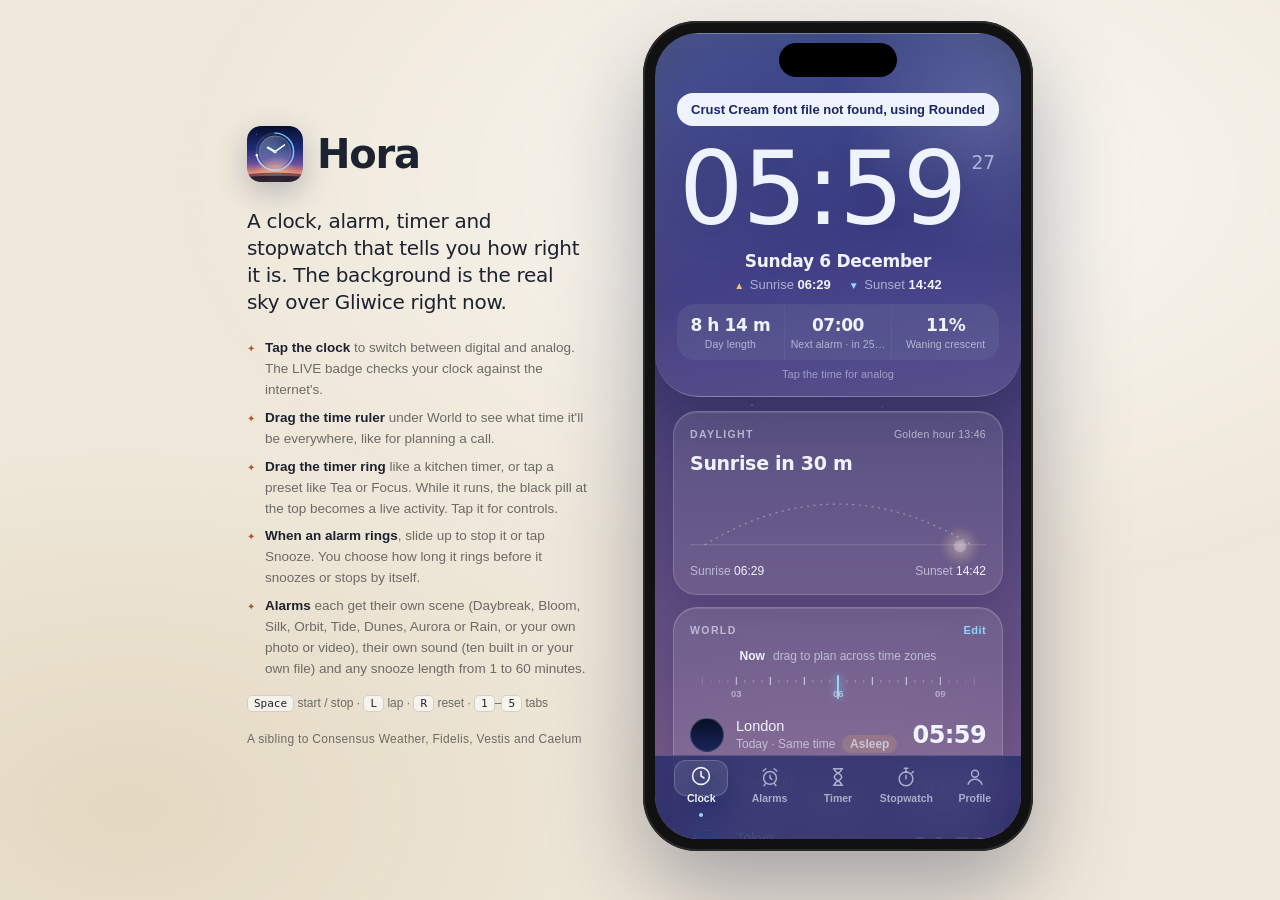
==== index.html @ 7ccece09 "Hora: first version" ====
<!DOCTYPE html>
<html lang="en">
<head>
<meta charset="utf-8">
<meta name="viewport" content="width=device-width, initial-scale=1, viewport-fit=cover, user-scalable=no">
<title>Hora</title>
<meta name="description" content="A clock, alarm, timer and stopwatch that tells you how right it is.">
<meta name="theme-color" content="#0b1433">
<meta name="apple-mobile-web-app-capable" content="yes">
<meta name="mobile-web-app-capable" content="yes">
<meta name="apple-mobile-web-app-status-bar-style" content="black-translucent">
<meta name="apple-mobile-web-app-title" content="Hora">
<link rel="manifest" href="manifest.webmanifest">
<link rel="icon" href="icons/icon.svg" type="image/svg+xml">
<link rel="apple-touch-icon" href="icons/apple-touch-icon.png">
<style>
@font-face{font-family:"Crust Cream";font-weight:100 900;font-display:swap;src:local("Crust Cream"),local("CrustCream"),local("Crust Cream Regular"),local("CrustCream-Regular"),url("fonts/CrustCream.otf") format("opentype"),url("fonts/CrustCream.ttf") format("truetype")}
:root{
--page:#efe8da; --ink:#1d2230; --muted:#6c6a66;
--sky-top:#0b1433; --sky-bot:#22336b;
--fg:#eef3ff; --fg2:rgba(238,243,255,.62); --glass:rgba(255,255,255,.10); --glass-b:rgba(255,255,255,.18);
--accent:#8fd6ff; --good:#5fe3a1; --warn:#ffc061;
--display:ui-rounded,"SF Pro Rounded","SF Pro Display",-apple-system,BlinkMacSystemFont,system-ui,"Segoe UI",Roboto,sans-serif;
--sans:-apple-system,BlinkMacSystemFont,"SF Pro Text","Helvetica Neue",sans-serif;
--mono:"SF Mono",ui-monospace,Menlo,monospace;
}
*{box-sizing:border-box;margin:0;padding:0;-webkit-tap-highlight-color:transparent}
html,body{height:100%}
body{background:var(--page);color:var(--ink);font-family:var(--sans);display:flex;align-items:center;justify-content:center;gap:56px;padding:32px 32px 60px;overflow:hidden}
body::before{content:"";position:fixed;inset:0;background:radial-gradient(1200px 700px at 70% 20%,rgba(255,255,255,.7),transparent 60%),radial-gradient(900px 600px at 10% 90%,rgba(196,170,120,.25),transparent 60%);pointer-events:none}
button{font-family:inherit}

/* side panel */
.side{position:relative;max-width:340px}
.brand{display:flex;align-items:center;gap:14px;margin-bottom:26px}
.brand img{width:56px;height:56px;border-radius:14px;box-shadow:0 10px 30px rgba(20,30,70,.25)}
.brand h1{font-family:var(--display);font-weight:700;font-size:40px;letter-spacing:-.5px}
.side p.lede{font-family:var(--display);font-size:21px;line-height:1.35;margin-bottom:22px}
.side .how{font-size:13.5px;line-height:1.55;color:var(--muted)}
.side .how b{color:var(--ink);font-weight:600}
.side .how li{list-style:none;padding-left:18px;position:relative;margin-bottom:7px}
.side .how li::before{content:"✦";position:absolute;left:0;font-size:10px;top:3px;color:#b4532a}
.side .keys{margin-top:16px;font-size:12px;color:var(--muted)}
.side .keys kbd{font-family:var(--mono);font-size:11px;padding:1px 6px;border-radius:5px;border:1px solid rgba(0,0,0,.15);background:rgba(255,255,255,.6);color:var(--ink)}
.side .fam{margin-top:22px;font-size:12px;color:var(--muted);letter-spacing:.3px}

/* phone */
.phone{position:relative;width:390px;height:844px;max-height:calc(100vh - 70px);aspect-ratio:390/844;border-radius:54px;padding:12px;background:#111;box-shadow:0 40px 90px rgba(25,30,60,.35),0 0 0 2px #2a2a2a inset}
.screen{position:relative;width:100%;height:100%;border-radius:43px;overflow:hidden;background:linear-gradient(var(--sky-top),var(--sky-bot));color:var(--fg);isolation:isolate;transition:color .4s}
.notch{position:absolute;top:10px;left:50%;transform:translateX(-50%);width:118px;height:34px;border-radius:20px;background:#000;z-index:50}
.stars{position:absolute;inset:0 0 30% 0;pointer-events:none;transition:opacity 1.2s}
.stars i{position:absolute;border-radius:50%;background:#fff;animation:tw 4s ease-in-out infinite}
@keyframes tw{50%{opacity:.35}}
.glow{position:absolute;left:-20%;right:-20%;bottom:-30%;height:60%;pointer-events:none;background:radial-gradient(closest-side,rgba(255,200,150,.35),transparent);opacity:0;transition:opacity 1.2s}
@media (max-width:560px){
body{padding:0;gap:0} .side{display:none}
html,body{overscroll-behavior:none;background:#0b1433}
.phone{width:100vw;height:100vh;height:100dvh;max-height:none;border-radius:0;padding:0;box-shadow:none;aspect-ratio:auto}
.view{padding-top:calc(env(safe-area-inset-top) + 20px) !important}
.toast{top:calc(env(safe-area-inset-top) + 64px)}
.screen{border-radius:0} .notch{display:none}
}

/* views */
.view{position:absolute;inset:0;z-index:5;padding:58px 18px 190px;overflow-y:auto;display:none;scrollbar-width:none}
.view::-webkit-scrollbar{display:none}
.view.show{display:block;animation:fade .3s ease}
@keyframes fade{from{opacity:0;transform:translateY(8px)}to{opacity:1;transform:none}}
.view h2{font-family:var(--display);font-weight:700;font-size:34px;letter-spacing:-.3px}
.view .sub{font-size:13px;color:var(--fg2);margin:4px 0 18px}
.head{display:flex;justify-content:space-between;align-items:flex-start;gap:10px}
.head .fab{margin-top:2px}
.where{font-family:var(--display);font-size:24px;line-height:1.05;text-shadow:0 1px 12px rgba(0,0,0,.25)}
.where small{display:block;font-family:var(--sans);font-size:12px;color:var(--fg2);margin-top:4px;letter-spacing:.2px}
.badge{display:inline-flex;align-items:center;gap:6px;font-size:11.5px;padding:6px 10px;border-radius:20px;background:var(--glass);border:1px solid var(--glass-b);backdrop-filter:blur(14px);-webkit-backdrop-filter:blur(14px);cursor:pointer;white-space:nowrap;color:var(--fg)}
.badge i{width:7px;height:7px;border-radius:50%;background:var(--good);box-shadow:0 0 8px var(--good)}
.badge.warn i{background:var(--warn);box-shadow:0 0 8px var(--warn)}
.badge.idle i{background:var(--fg2);box-shadow:none}
.fab{width:40px;height:40px;border-radius:50%;display:grid;place-items:center;background:var(--glass);border:1px solid var(--glass-b);backdrop-filter:blur(14px);-webkit-backdrop-filter:blur(14px);color:var(--fg);cursor:pointer;transition:transform .15s;flex:none}
.fab:active{transform:scale(.92)}
.fab svg{width:20px;height:20px;stroke:currentColor;fill:none;stroke-width:1.7;stroke-linecap:round;stroke-linejoin:round}

/* clock face */
.face{margin:30px 0 8px;text-align:center;cursor:pointer;user-select:none;-webkit-user-select:none;min-height:196px;display:flex;flex-direction:column;align-items:center;justify-content:center}
.digi{font-family:var(--display);font-weight:700;font-size:104px;line-height:1;letter-spacing:-4px;font-variant-numeric:tabular-nums lining-nums;text-shadow:0 2px 30px rgba(0,0,0,.18);white-space:nowrap}
.digi .ss{font-family:var(--sans);font-weight:500;font-size:22px;letter-spacing:0;color:var(--fg2);margin-left:6px;display:inline-block;width:30px;text-align:left;vertical-align:top;position:relative;top:16px;font-variant-numeric:tabular-nums}
.digi .ap{font-family:var(--sans);font-size:15px;letter-spacing:.5px;color:var(--fg2);margin-left:6px}
.facehint{font-size:11.5px;color:var(--fg2);margin-top:10px}
#analog{width:236px;height:236px;display:none}
.face.ana #analog{display:block} .face.ana .digi{display:none}
#analog .tk{stroke:var(--fg);stroke-linecap:round}
#analog .num{fill:var(--fg);font-family:var(--display);font-size:19px;text-anchor:middle;dominant-baseline:central}
#analog .hh,#analog .mh{stroke:var(--fg);stroke-linecap:round}
#analog .sh{stroke:var(--accent);stroke-linecap:round}

.card{border-radius:22px;padding:16px;background:var(--glass);border:1px solid var(--glass-b);margin-bottom:12px;backdrop-filter:blur(12px);-webkit-backdrop-filter:blur(12px)}
.card h3{font-size:11px;font-weight:600;letter-spacing:1.1px;text-transform:uppercase;color:var(--fg2);margin-bottom:12px;display:flex;justify-content:space-between;align-items:center}
.card h3 a{font-size:11px;letter-spacing:.4px;text-transform:none;color:var(--accent);cursor:pointer;font-weight:600}
.sunsvg{width:100%;height:auto;display:block;overflow:visible}
.sunrow{display:flex;justify-content:space-between;font-size:12px;color:var(--fg2);margin-top:4px;font-variant-numeric:tabular-nums}
.sunrow b{color:var(--fg);font-weight:500}
.sunbig{font-family:var(--display);font-size:19px;margin-bottom:6px}

/* world */
.time{display:flex;flex-direction:column;align-items:center;gap:6px;margin:-2px 0 6px}
.time .label{font-size:12px;color:var(--fg2);display:flex;gap:8px;align-items:center;min-height:20px}
.time .label b{color:var(--fg);font-weight:600;font-variant-numeric:tabular-nums}
.chip{font-size:11px;padding:3px 9px;border-radius:12px;background:var(--fg);color:var(--sky-top);font-weight:600;cursor:pointer;display:none;border:0}
.ruler{width:100%;height:30px;border-radius:15px;overflow:hidden;position:relative;cursor:ew-resize;touch-action:none;
-webkit-mask-image:linear-gradient(90deg,transparent,#000 18%,#000 82%,transparent);mask-image:linear-gradient(90deg,transparent,#000 18%,#000 82%,transparent)}
.ruler canvas{width:100%;height:100%;display:block}
.ruler::after{content:"";position:absolute;left:50%;top:3px;bottom:3px;width:2px;margin-left:-1px;border-radius:1px;background:var(--accent);box-shadow:0 0 8px var(--accent)}
.row{display:flex;align-items:center;gap:12px;padding:10px 0;border-top:1px solid rgba(255,255,255,.07)}
.row:first-child{border-top:0}
.row .ic{width:34px;height:34px;border-radius:50%;flex:none;display:grid;place-items:center;border:1px solid var(--glass-b)}
.row .tx{flex:1;min-width:0}
.row .tx b{display:block;font-size:14.5px;font-weight:500}
.row .tx span{font-size:12px;color:var(--fg2)}
.row .rt{font-family:var(--display);font-size:24px;text-align:right;font-variant-numeric:tabular-nums lining-nums;white-space:nowrap}
.row .rt small{font-family:var(--sans);font-size:11px;color:var(--fg2);margin-left:3px}
.pill{display:inline-block;font-size:10.5px;padding:2px 8px;border-radius:10px;background:rgba(95,227,161,.16);color:var(--good);font-weight:600;white-space:nowrap}
.pill.amber{background:rgba(255,192,97,.16);color:var(--warn)}
.pill.dim{background:rgba(255,255,255,.08);color:var(--fg2)}

/* alarms */
.alarm{display:flex;align-items:center;gap:14px;cursor:pointer;transition:opacity .25s}
.alarm.off{opacity:.5}
.alarm .at{font-family:var(--display);font-size:44px;line-height:1;font-weight:700;letter-spacing:-1.5px;font-variant-numeric:tabular-nums lining-nums;min-width:118px}
.alarm .at small{font-family:var(--sans);font-size:13px;letter-spacing:0;color:var(--fg2);margin-left:4px}
.alarm .meta{flex:1;min-width:0}
.alarm .meta b{display:block;font-size:14px;font-weight:600;white-space:nowrap;overflow:hidden;text-overflow:ellipsis}
.alarm .meta span{font-size:12px;color:var(--fg2);display:block;margin-top:2px}
.honest{font-size:12px;color:var(--fg2);line-height:1.5;padding:10px 12px;border-radius:14px;border:1px dashed var(--glass-b);margin-bottom:12px}
.honest b{color:var(--fg);font-weight:600}
.cycles{display:flex;gap:8px}
.cyc{flex:1;border-radius:16px;padding:10px;background:var(--glass);border:1px solid var(--glass-b);text-align:center}
.cyc b{display:block;font-family:var(--display);font-size:22px;font-weight:700;font-variant-numeric:tabular-nums lining-nums}
.cyc span{font-size:10.5px;color:var(--fg2)}
.cyc.best{border-color:var(--good)}
.empty{text-align:center;color:var(--fg2);font-size:13px;padding:18px 0}

/* timer dial */
.dialwrap{position:relative;width:286px;height:286px;margin:4px auto 10px;touch-action:none;user-select:none;-webkit-user-select:none}
.dialwrap svg{width:100%;height:100%;display:block}
.track{fill:none;stroke:var(--glass-b);stroke-width:14}
.arc{fill:none;stroke:var(--fg);stroke-width:14;stroke-linecap:round;transition:stroke .3s}
.arc.lap2{stroke:var(--accent)}
.knob{fill:var(--fg);filter:drop-shadow(0 2px 6px rgba(0,0,0,.35));cursor:grab}
.dtick{stroke:var(--fg2);stroke-linecap:round}
.dcenter{position:absolute;inset:0;display:flex;flex-direction:column;align-items:center;justify-content:center;pointer-events:none;text-align:center}
.dcenter .big{font-family:var(--display);font-weight:700;font-size:64px;letter-spacing:-2px;line-height:1;font-variant-numeric:tabular-nums lining-nums}
.dcenter .lbl{font-size:13px;color:var(--fg2);margin-top:8px}
.dcenter .lbl b{color:var(--fg);font-weight:600}
.ctrls{display:flex;gap:10px;justify-content:center;margin-bottom:14px}
.btn{display:inline-flex;align-items:center;justify-content:center;gap:6px;padding:11px 16px;border-radius:14px;background:var(--fg);color:var(--sky-top);font-weight:600;font-size:14px;cursor:pointer;border:0;transition:transform .12s}
.btn:active{transform:scale(.96)}
.btn.ghost{background:var(--glass);color:var(--fg);border:1px solid var(--glass-b)}
.btn.wide{flex:1;padding:15px;font-size:16px;border-radius:16px}
.chips{display:flex;gap:8px;overflow-x:auto;scrollbar-width:none;margin:0 -18px 12px;padding:0 18px}
.chips::-webkit-scrollbar{display:none}
.ch{flex:none;font-size:12.5px;padding:8px 12px;border-radius:14px;background:var(--glass);border:1px solid var(--glass-b);color:var(--fg);cursor:pointer;white-space:nowrap}
.ch b{font-weight:600}
.ch span{color:var(--fg2);margin-left:4px}
.ch.on{background:var(--fg);color:var(--sky-top)}
.ch.on span{color:inherit;opacity:.7}
.mini{width:34px;height:34px;flex:none}
.mini circle{fill:none;stroke-width:3.5}
.trow{cursor:pointer}
.trow.foc .tx b::after{content:" ·  shown";color:var(--accent);font-weight:500;font-size:11px}

/* stopwatch */
.swbig{text-align:center;font-family:var(--display);font-weight:700;font-size:76px;letter-spacing:-2.5px;line-height:1;font-variant-numeric:tabular-nums lining-nums;margin:6px 0 2px;white-space:nowrap}
.swbig small{font-size:38px;color:var(--fg2);letter-spacing:-1px}
.swdial{position:relative;width:220px;height:220px;margin:6px auto 14px}
.swdial svg{width:100%;height:100%}
.swdial .dcenter .lbl{margin-top:0}
.swbtns{display:flex;justify-content:space-between;margin:0 10px 16px}
.rbtn{width:84px;height:84px;border-radius:50%;display:grid;place-items:center;font-size:15px;font-weight:600;cursor:pointer;border:1px solid var(--glass-b);background:var(--glass);color:var(--fg);transition:transform .12s}
.rbtn:active{transform:scale(.94)}
.rbtn.go{background:rgba(95,227,161,.22);border-color:rgba(95,227,161,.5);color:var(--good)}
.rbtn.stop{background:rgba(255,192,97,.2);border-color:rgba(255,192,97,.5);color:var(--warn)}
.lap{display:grid;grid-template-columns:62px 1fr auto;gap:10px;align-items:center;padding:9px 0;border-top:1px solid rgba(255,255,255,.07);font-variant-numeric:tabular-nums}
.lap:first-child{border-top:0}
.lap .n{font-size:12px;color:var(--fg2)}
.lap .d{font-size:11.5px;color:var(--fg2)}
.lap .v{font-family:var(--mono);font-size:14px;text-align:right}
.lap.cur .v{color:var(--accent)}

/* profile */
.skins{display:grid;grid-template-columns:repeat(5,1fr);gap:8px}
.skin{display:flex;flex-direction:column;align-items:center;gap:6px;font-size:10.5px;color:var(--fg2);cursor:pointer;text-align:center}
.skin .sw{width:52px;height:52px;border-radius:16px;border:2px solid transparent;position:relative;overflow:hidden}
.skin.on .sw{border-color:var(--fg)}
.skin.on{color:var(--fg)}
.tog{display:flex;align-items:center;justify-content:space-between;gap:12px;padding:11px 0;border-top:1px solid rgba(255,255,255,.07);font-size:14px}
.tog:first-child{border-top:0}
.tog small{display:block;font-size:11.5px;color:var(--fg2);margin-top:2px}
.sw-t{width:46px;height:28px;border-radius:14px;background:rgba(255,255,255,.18);position:relative;cursor:pointer;flex:none;transition:background .2s}
.sw-t::after{content:"";position:absolute;top:3px;left:3px;width:22px;height:22px;border-radius:50%;background:#fff;transition:transform .2s;box-shadow:0 2px 6px rgba(0,0,0,.25)}
.sw-t.on{background:var(--good)}
.sw-t.on::after{transform:translateX(18px)}

/* now bar */
.nowbar{position:absolute;left:12px;right:12px;bottom:92px;height:54px;border-radius:18px;z-index:15;display:none;align-items:center;gap:12px;padding:0 14px;background:color-mix(in srgb,var(--sky-top) 45%,rgba(255,255,255,.12));border:1px solid var(--glass-b);backdrop-filter:blur(20px);-webkit-backdrop-filter:blur(20px);cursor:pointer;overflow:hidden}
.nowbar.show{display:flex;animation:fade .3s ease}
.nowbar .dot{width:30px;height:30px;border-radius:50%;flex:none;display:grid;place-items:center;background:rgba(255,255,255,.1)}
.nowbar .dot svg{width:16px;height:16px;stroke:currentColor;fill:none;stroke-width:1.8;stroke-linecap:round;stroke-linejoin:round}
.nowbar .t{flex:1;min-width:0}
.nowbar .t b{display:block;font-size:14px;font-weight:600;white-space:nowrap;overflow:hidden;text-overflow:ellipsis}
.nowbar .t span{font-size:11.5px;color:var(--fg2)}
.nowbar .r{font-family:var(--mono);font-size:15px;text-align:right;font-variant-numeric:tabular-nums}
.nowbar .prog{position:absolute;left:0;bottom:0;height:2px;background:var(--accent);box-shadow:0 0 8px var(--accent);transition:width .25s linear}

/* tabs */
.tabs{position:absolute;left:0;right:0;bottom:0;height:84px;padding:10px 12px 30px;display:flex;justify-content:space-around;z-index:20;
background:color-mix(in srgb,var(--sky-top) 72%,transparent);backdrop-filter:blur(20px) saturate(1.3);-webkit-backdrop-filter:blur(20px) saturate(1.3);border-top:1px solid var(--glass-b)}
.tab{display:flex;flex-direction:column;align-items:center;gap:4px;font-size:10.5px;color:var(--fg2);cursor:pointer;position:relative;width:66px}
.tab svg{width:22px;height:22px;stroke:currentColor;fill:none;stroke-width:1.6;stroke-linecap:round;stroke-linejoin:round}
.tab.on{color:var(--fg)}
.tab.on::after{content:"";position:absolute;bottom:-8px;width:4px;height:4px;border-radius:50%;background:var(--accent)}
.tab .live{position:absolute;top:-1px;right:16px;width:7px;height:7px;border-radius:50%;background:var(--accent);box-shadow:0 0 8px var(--accent);display:none}
.tab.run .live{display:block}

/* sheets */
.scrim{position:absolute;inset:0;z-index:30;background:rgba(0,0,0,.3);opacity:0;pointer-events:none;transition:opacity .25s}
.scrim.show{opacity:1;pointer-events:auto}
.sheet{position:absolute;left:0;right:0;bottom:0;z-index:31;border-radius:30px 30px 0 0;padding:10px 20px 34px;max-height:88%;overflow-y:auto;transform:translateY(105%);transition:transform .38s cubic-bezier(.2,.9,.25,1);
background:linear-gradient(color-mix(in srgb,var(--sky-bot) 82%,#fff 6%),var(--sky-top));border-top:1px solid var(--glass-b);scrollbar-width:none}
.sheet::-webkit-scrollbar{display:none}
.sheet.show{transform:none}
.grab{width:38px;height:5px;border-radius:3px;background:var(--fg2);opacity:.5;margin:0 auto 14px}
.sheet h2{font-family:var(--display);font-weight:700;font-size:30px;line-height:1.05}
.sheet .kind{font-size:12.5px;color:var(--fg2);margin:5px 0 16px}
.sheet .lab{font-size:11px;font-weight:600;letter-spacing:1.1px;text-transform:uppercase;color:var(--fg2);margin:16px 0 8px}
.field{width:100%;padding:13px 14px;border-radius:14px;border:1px solid var(--glass-b);background:var(--glass);color:var(--fg);font-size:15px;outline:none;font-family:var(--sans)}
.field::placeholder{color:var(--fg2)}
.acts{display:flex;gap:8px;margin-top:18px}
.wheel{position:relative;height:200px;display:flex;justify-content:center;gap:6px;margin:4px 0 6px;-webkit-mask-image:linear-gradient(transparent,#000 30%,#000 70%,transparent);mask-image:linear-gradient(transparent,#000 30%,#000 70%,transparent)}
.wheel::before{content:"";position:absolute;left:10%;right:10%;top:80px;height:40px;border-radius:12px;background:var(--glass);border:1px solid var(--glass-b);pointer-events:none}
.wheel .col{width:96px;height:200px;overflow-y:scroll;scroll-snap-type:y mandatory;scrollbar-width:none;padding:80px 0;position:relative;z-index:1;overscroll-behavior:contain}
.wheel .col::-webkit-scrollbar{display:none}
.wheel .it{height:40px;display:grid;place-items:center;scroll-snap-align:center;font-family:var(--display);font-size:30px;font-variant-numeric:tabular-nums lining-nums;color:var(--fg2);transition:color .15s,transform .15s}
.wheel .it.sel{color:var(--fg);transform:scale(1.12)}
.wheel .colon{font-family:var(--display);font-size:30px;align-self:center;z-index:1;padding-bottom:4px}
.inline{font-size:13px;color:var(--fg2);text-align:center}
.inline b{color:var(--fg)}
.days{display:flex;gap:6px}
.days .d{flex:1;height:40px;border-radius:12px;display:grid;place-items:center;font-size:13px;font-weight:600;cursor:pointer;background:var(--glass);border:1px solid var(--glass-b);color:var(--fg2)}
.days .d.on{background:var(--fg);color:var(--sky-top);border-color:transparent}
.quick{display:flex;gap:14px;margin-top:8px;font-size:12px}
.quick a{color:var(--accent);cursor:pointer;font-weight:600}
.cityl .row{cursor:pointer}
.check{width:24px;height:24px;border-radius:50%;border:1.5px solid var(--glass-b);display:grid;place-items:center;font-size:13px;flex:none}
.check.on{background:var(--good);border-color:var(--good);color:#06301a}
.cityl{max-height:46vh;overflow-y:auto;scrollbar-width:none}

/* ringing */
.ring{position:absolute;inset:0;z-index:60;display:none;flex-direction:column;align-items:center;justify-content:space-between;padding:110px 24px 50px;text-align:center;
background:radial-gradient(140% 70% at 50% 115%,#ffd6a8 0%,#f08b6e 28%,#6a4b8f 58%,#141c48 100%);color:#fff;overflow:hidden}
.ring.show{display:flex;animation:fade .4s ease}
.ring::before{content:"";position:absolute;left:50%;bottom:-160px;width:420px;height:420px;margin-left:-210px;border-radius:50%;background:radial-gradient(closest-side,rgba(255,236,200,.9),rgba(255,200,150,0));animation:rise 3s ease-in-out infinite}
@keyframes rise{50%{transform:translateY(-26px) scale(1.06);opacity:.85}}
.ring > *{position:relative}
.ring .rk{font-size:12px;letter-spacing:1.4px;text-transform:uppercase;opacity:.75}
.ring .rt{font-family:var(--display);font-weight:700;font-size:92px;letter-spacing:-3px;line-height:1;margin:10px 0 8px;font-variant-numeric:tabular-nums lining-nums}
.ring .rl{font-family:var(--display);font-size:24px}
.ring .rs{font-size:13px;opacity:.8;margin-top:6px}
.ring .rb{width:100%;display:flex;flex-direction:column;gap:10px}
.ring .rb .btn{width:100%;padding:17px;font-size:16px;border-radius:18px;background:rgba(255,255,255,.18);color:#fff;border:1px solid rgba(255,255,255,.35);backdrop-filter:blur(16px);-webkit-backdrop-filter:blur(16px);position:relative;overflow:hidden}
.ring .rb .btn.solid{background:#fff;color:#1b1f3d}
.ring .hold i{position:absolute;left:0;top:0;bottom:0;width:0;background:rgba(27,31,61,.14)}

.toast{position:absolute;left:50%;top:60px;transform:translate(-50%,-10px);z-index:70;padding:9px 14px;border-radius:16px;font-size:13px;background:var(--fg);color:var(--sky-top);font-weight:600;opacity:0;transition:all .3s;pointer-events:none;white-space:nowrap}
.toast.show{opacity:1;transform:translate(-50%,0)}

/* light & red skins */
.light{--fg:#1d2230;--fg2:rgba(29,34,48,.58);--glass:rgba(40,30,10,.06);--glass-b:rgba(40,30,10,.14);--accent:#b4532a;--good:#2f9d68;--warn:#b7791f}
.light .row,.light .tog,.light .lap{border-color:rgba(40,30,10,.08)}
.light .sw-t{background:rgba(40,30,10,.15)}
.light .where,.light .digi{text-shadow:none}
.red{--fg:#ff8a78;--fg2:rgba(255,138,120,.55);--glass:rgba(255,80,60,.07);--glass-b:rgba(255,90,70,.2);--accent:#ff5a46;--good:#ff8a78;--warn:#ff6a50}
.red .stars{display:none}
.red .sw-t::after{background:#2a0a08}
/* ---- polish: bolder type & surfaces ---- */
.view h2{font-size:36px;letter-spacing:-1.2px;font-weight:800}
.sheet h2{letter-spacing:-.8px;font-weight:800}
.brand h1{letter-spacing:-1.2px;font-weight:800}
.side p.lede{font-weight:500;font-size:20px;letter-spacing:-.3px}
.where{font-weight:700;letter-spacing:-.5px}
.digi{font-size:112px;letter-spacing:-.055em;font-weight:700}
.digi .ss{font-family:var(--display);font-weight:600;letter-spacing:0;top:18px}
.row .rt{font-weight:650;letter-spacing:-.6px}
.sunbig{font-weight:650;letter-spacing:-.3px}
.alarm .at{letter-spacing:-2px}
.dcenter .big{letter-spacing:-.05em}
.swbig{letter-spacing:-.05em}
.swbig small{font-weight:600}
.ring .rt{font-size:104px;letter-spacing:-.055em}
.ring .rl{font-weight:700;letter-spacing:-.4px}
.wheel .it{font-weight:650}
#analog .num{font-weight:700}
.card{border-radius:24px;box-shadow:inset 0 1px 0 rgba(255,255,255,.12),0 10px 30px rgba(5,10,40,.12)}
.light .card{box-shadow:inset 0 1px 0 rgba(255,255,255,.6),0 10px 30px rgba(60,40,10,.06)}
.card h3{letter-spacing:1.4px;font-size:10.5px;font-weight:700}
.btn{font-weight:700;letter-spacing:-.1px}
.tab{font-weight:600}
.tab svg{transition:transform .25s}
.tab.on svg{transform:translateY(-1px) scale(1.08)}
.tab.on::before{content:"";position:absolute;top:-6px;width:52px;height:34px;border-radius:12px;background:var(--glass);border:1px solid var(--glass-b);z-index:-1}
.tab{z-index:0}

/* ---- live activity island ---- */
.island{position:absolute;top:10px;left:50%;transform:translateX(-50%);width:118px;height:34px;border-radius:20px;background:#000;z-index:58;overflow:hidden;color:#fff;
transition:width .5s cubic-bezier(.32,1.35,.42,1),height .5s cubic-bezier(.32,1.25,.42,1),border-radius .5s,box-shadow .4s;font-family:var(--display)}
.island.act{width:226px;cursor:pointer}
.island.open{width:calc(100% - 20px);height:184px;border-radius:40px;box-shadow:0 20px 50px rgba(0,0,0,.45);cursor:default}
.island.alert{animation:pulse 1.2s ease-in-out infinite}
@keyframes pulse{50%{box-shadow:0 0 0 6px rgba(255,169,77,.35),0 20px 50px rgba(0,0,0,.45)}}
.isl-c{position:absolute;left:0;right:0;top:0;height:34px;display:flex;align-items:center;gap:8px;padding:0 14px 0 7px;opacity:0;transition:opacity .2s}
.island.act:not(.open) .isl-c{opacity:1;transition-delay:.15s}
.iring{width:22px;height:22px;flex:none}
.iring circle{fill:none;stroke-width:3}
.iring .bg{stroke:rgba(255,169,77,.25)} .iring .fgc{stroke:#ffa94d;stroke-linecap:round;transition:stroke-dasharray .25s linear}
.isl-c .itl{flex:1;min-width:0;font-size:12.5px;font-weight:600;white-space:nowrap;overflow:hidden;text-overflow:ellipsis;color:rgba(255,255,255,.85)}
.isl-c .itm{font-size:16px;font-weight:700;color:#ffa94d;font-variant-numeric:tabular-nums;letter-spacing:-.3px}
.island.sw .iring .bg{stroke:rgba(95,227,161,.25)} .island.sw .iring .fgc{stroke:#5fe3a1} .island.sw .itm,.island.sw .xbig{color:#5fe3a1}
.island.sw .xbar i{background:#5fe3a1}
.isl-x{position:absolute;inset:0;padding:20px 22px 18px;opacity:0;pointer-events:none;transition:opacity .2s;display:flex;flex-direction:column}
.island.open .isl-x{opacity:1;pointer-events:auto;transition-delay:.18s}
.xtop{display:flex;align-items:center;gap:12px}
.xtop .iring{width:44px;height:44px}
.xtop .iring circle{stroke-width:3.4}
.xmeta{flex:1;min-width:0}
.xmeta b{display:block;font-size:16px;font-weight:700;white-space:nowrap;overflow:hidden;text-overflow:ellipsis}
.xmeta span{font-size:12px;color:rgba(255,255,255,.55);font-family:var(--sans)}
.xbig{font-size:46px;font-weight:700;color:#ffa94d;letter-spacing:-.05em;font-variant-numeric:tabular-nums;line-height:1}
.xbar{height:4px;border-radius:2px;background:rgba(255,255,255,.12);margin:16px 0 14px;overflow:hidden}
.xbar i{display:block;height:100%;width:0;background:#ffa94d;border-radius:2px;transition:width .25s linear}
.xbtns{display:flex;gap:10px;margin-top:auto}
.xb{flex:1;height:44px;border-radius:22px;border:0;background:rgba(255,255,255,.14);color:#fff;font-weight:700;font-size:14px;cursor:pointer;display:flex;align-items:center;justify-content:center;gap:6px;font-family:var(--display)}
.xb svg{width:16px;height:16px;fill:currentColor}
.xb.or{background:#ffa94d;color:#2a1600}
.island.sw .xb.or{background:#5fe3a1;color:#06301a}
.xb.x{flex:none;width:44px;background:rgba(255,90,80,.22);color:#ff8a80}
@media (max-width:560px){
.island{top:calc(env(safe-area-inset-top) + 8px)}
.island:not(.act):not(.open){opacity:0;pointer-events:none;width:80px}
}

/* ---- wake-up scenes ---- */
.alarm{position:relative;overflow:hidden;min-height:112px;color:#fff;border-color:rgba(255,255,255,.22)}
.alarm .vis,.alarm .shade{position:absolute;inset:0;z-index:0}
.alarm .shade{background:linear-gradient(90deg,rgba(8,10,30,.62),rgba(8,10,30,.15) 70%,rgba(8,10,30,.05))}
.alarm > :not(.vis):not(.shade){position:relative;z-index:1}
.alarm .meta span{color:rgba(255,255,255,.78)}
.alarm .at small{color:rgba(255,255,255,.8)}
.alarm .at{text-shadow:0 2px 16px rgba(0,0,0,.3)}
.alarm.off .vis{filter:grayscale(.85) brightness(.75)}
.alarm.off{opacity:.7}
.alarm .sw-t:not(.on){background:rgba(255,255,255,.28)}
.vis canvas,.vis img,.vis video,.rvis canvas,.rvis img,.rvis video,.tile canvas,.tile img,.tile video{position:absolute;inset:0;width:100%;height:100%;object-fit:cover;display:block}
.kb{animation:kb 26s ease-in-out infinite alternate;transform-origin:60% 40%}
@keyframes kb{from{transform:scale(1.04) translate(0,0)}to{transform:scale(1.2) translate(-3%,-2%)}}
.tiles{display:grid;grid-template-columns:repeat(4,1fr);gap:8px}
.tile{position:relative;aspect-ratio:3/4;border-radius:16px;overflow:hidden;cursor:pointer;border:2px solid transparent;background:var(--glass)}
.tile.on{border-color:var(--fg);box-shadow:0 0 0 3px color-mix(in srgb,var(--fg) 20%,transparent)}
.tile span{position:absolute;left:0;right:0;bottom:0;padding:14px 6px 6px;font-size:10.5px;font-weight:700;color:#fff;text-align:center;background:linear-gradient(transparent,rgba(0,0,0,.55));z-index:1}
.tile.add{display:grid;place-items:center;border:1.5px dashed var(--glass-b)}
.tile.add .plus{font-size:24px;color:var(--fg2);margin-bottom:12px}
.tile.add span{color:var(--fg);background:none}
.tile input{display:none}
.rvis{position:absolute;inset:0;z-index:0;overflow:hidden}
.rshade{position:absolute;inset:0;z-index:0;background:linear-gradient(rgba(5,8,25,.45),rgba(5,8,25,.05) 40%,rgba(5,8,25,.55));pointer-events:none}
.ring.scene{background:#000}
.ring.scene::before{display:none}
.ring .rt,.ring .rl{text-shadow:0 4px 30px rgba(0,0,0,.35)}

/* ---- sounds ---- */
.snds{display:grid;grid-template-columns:repeat(3,minmax(0,1fr));gap:8px}
.snd{position:relative;display:flex;flex-direction:column;gap:7px;padding:11px 11px 10px;border-radius:16px;background:var(--glass);border:1px solid var(--glass-b);cursor:pointer;transition:transform .12s,background .2s;min-width:0}
.snd:active{transform:scale(.96)}
.snd svg{width:24px;height:12px;stroke:currentColor;fill:none;stroke-width:1.8;stroke-linecap:round;stroke-linejoin:round;opacity:.55}
.snd b{font-size:12.5px;font-weight:700;white-space:nowrap;overflow:hidden;text-overflow:ellipsis}
.snd.on{background:var(--fg);color:var(--sky-top);border-color:transparent}
.snd.on svg{opacity:1;animation:eq .9s ease-in-out infinite alternate}
@keyframes eq{to{transform:scaleY(.55)}}
.snd.file{border-style:dashed}
.snd.file.on{border-style:solid}
.snd input{display:none}
.sndrow{display:flex;align-items:center;gap:10px;padding:13px 14px;border-radius:18px;background:var(--glass);border:1px solid var(--glass-b);cursor:pointer;margin-bottom:12px;font-size:14px}
.sndrow svg{width:18px;height:18px;stroke:currentColor;fill:none;stroke-width:1.7;stroke-linecap:round;stroke-linejoin:round;opacity:.8}
.sndrow span{flex:1;color:var(--fg2)}
.sndrow b{font-weight:700;max-width:150px;white-space:nowrap;overflow:hidden;text-overflow:ellipsis}
.sndrow i{font-style:normal;color:var(--fg2);font-size:18px;margin-left:2px}

/* ---- custom snooze ---- */
.snzc{display:grid;grid-template-columns:52px 1fr 52px;align-items:center;gap:10px;max-height:0;overflow:hidden;opacity:0;transition:max-height .35s ease,opacity .25s,margin .35s}
.snzc.show{max-height:150px;opacity:1;margin-top:12px}
.stp{width:52px;height:52px;border-radius:50%;border:1px solid var(--glass-b);background:var(--glass);color:var(--fg);font-size:24px;font-weight:600;cursor:pointer;touch-action:manipulation;user-select:none;-webkit-user-select:none}
.stp:active{transform:scale(.93);background:var(--glass-b)}
.snzv{text-align:center;line-height:1}
.snzv b{display:block;font-family:var(--display);font-size:48px;font-weight:800;letter-spacing:-.05em;font-variant-numeric:tabular-nums}
.snzv span{font-size:12px;color:var(--fg2)}
.rng{grid-column:1 / -1;-webkit-appearance:none;appearance:none;width:100%;height:6px;border-radius:3px;margin:6px 0 4px;outline:none;
background:linear-gradient(90deg,var(--fg) var(--p,20%),var(--glass-b) var(--p,20%))}
.rng::-webkit-slider-thumb{-webkit-appearance:none;width:24px;height:24px;border-radius:50%;background:#fff;box-shadow:0 2px 8px rgba(0,0,0,.35);cursor:pointer}
.rng::-moz-range-thumb{width:24px;height:24px;border:0;border-radius:50%;background:#fff;box-shadow:0 2px 8px rgba(0,0,0,.35)}

/* ---- premium scene finish ---- */
.tiles{grid-template-columns:repeat(3,minmax(0,1fr));gap:9px}
.tile{aspect-ratio:4/5;border-radius:18px;box-shadow:0 8px 22px rgba(0,0,0,.18)}
.tile span{font-size:11.5px;letter-spacing:.1px;padding:18px 8px 8px;text-align:left}
.vis,.rvis{isolation:isolate}
.vis::after,.rvis::after{content:"";position:absolute;inset:-50%;background-image:var(--grain);background-size:140px;opacity:.07;mix-blend-mode:overlay;pointer-events:none;z-index:2}
.rvis::after{opacity:.1;animation:grain 1s steps(6) infinite}
@keyframes grain{0%{transform:translate(0,0)}20%{transform:translate(-7%,4%)}40%{transform:translate(5%,-6%)}60%{transform:translate(-4%,-3%)}80%{transform:translate(6%,5%)}100%{transform:translate(0,0)}}
.rvis canvas,.rvis img,.rvis video{animation:breathe 18s ease-in-out infinite alternate}
@keyframes breathe{from{transform:scale(1.02)}to{transform:scale(1.09)}}
.rvis img.kb{animation:kb 26s ease-in-out infinite alternate}
.alarm .shade{background:linear-gradient(90deg,rgba(6,8,24,.66),rgba(6,8,24,.18) 65%,rgba(6,8,24,.04)),linear-gradient(transparent 55%,rgba(6,8,24,.25))}
.alarm{box-shadow:0 14px 34px rgba(5,8,30,.28),inset 0 1px 0 rgba(255,255,255,.18)}
.ring .rk{font-weight:700;letter-spacing:2px}
.ring .rb .btn{backdrop-filter:blur(22px) saturate(1.4);-webkit-backdrop-filter:blur(22px) saturate(1.4)}

/* ---- clock hero (Consensus-style) ---- */
.pills{display:flex;align-items:center;justify-content:center;gap:6px;margin:2px -6px 0}
.pills button{border:0;font-family:var(--display);color:var(--fg);cursor:pointer;background:none}
.pcur{padding:9px 16px;border-radius:22px;font-size:15px;font-weight:700;background:var(--glass)!important;border:1px solid var(--glass-b)!important;backdrop-filter:blur(16px);-webkit-backdrop-filter:blur(16px);white-space:nowrap;letter-spacing:-.2px}
.pcur i{font-style:normal;font-size:10px;opacity:.6;margin-left:2px}
.pside{flex:1;min-width:0;font-size:12.5px;font-weight:600;opacity:.45;white-space:nowrap;overflow:hidden;text-overflow:ellipsis;text-align:left;padding:8px 2px}
.pside.r{text-align:right}
.pside:active{opacity:.8}
.pdots{display:flex;justify-content:center;gap:5px;height:14px;align-items:center;margin-bottom:6px}
.pdots i{width:5px;height:5px;border-radius:50%;background:var(--fg2);opacity:.45;transition:all .25s}
.pdots i.on{width:16px;border-radius:3px;background:var(--fg);opacity:1}
.hero{position:relative;border-radius:30px;padding:16px 16px 12px;margin-bottom:12px;overflow:hidden;touch-action:pan-y;transition:transform .35s cubic-bezier(.2,.9,.25,1);
background:linear-gradient(160deg,rgba(255,255,255,.2),rgba(255,255,255,.05) 55%,rgba(255,255,255,.1));border:1px solid rgba(255,255,255,.22);
backdrop-filter:blur(22px) saturate(1.3);-webkit-backdrop-filter:blur(22px) saturate(1.3);box-shadow:inset 0 1px 0 rgba(255,255,255,.28),0 22px 50px rgba(5,10,40,.22)}
.light .hero{background:linear-gradient(160deg,rgba(255,255,255,.75),rgba(255,255,255,.4));border-color:rgba(40,30,10,.1);box-shadow:inset 0 1px 0 #fff,0 20px 44px rgba(60,40,10,.1)}
.hero::before{content:"";position:absolute;right:-30%;top:-40%;width:80%;height:80%;border-radius:50%;background:radial-gradient(closest-side,rgba(255,255,255,.18),transparent);pointer-events:none}
.hero.in-r{animation:inr .45s cubic-bezier(.2,.9,.25,1)} .hero.in-l{animation:inl .45s cubic-bezier(.2,.9,.25,1)}
@keyframes inr{from{opacity:.2;transform:translateX(40px)}} @keyframes inl{from{opacity:.2;transform:translateX(-40px)}}
.htop{display:flex;justify-content:space-between;align-items:center;gap:8px}
.htop .badge{font-size:10.5px;font-weight:700;letter-spacing:.3px;padding:5px 9px;text-transform:uppercase}
.htop .badge span::before{content:"Live · ";opacity:.75}
.htop .badge.idle span::before{content:""}
.hcoord{font-size:11px;color:var(--fg2);font-variant-numeric:tabular-nums}
.hcity{font-size:13px;color:var(--fg2);font-weight:600;margin-top:14px;text-align:center;letter-spacing:.2px}
.hero .face{margin:2px 0 0;min-height:132px}
.hero .digi{font-size:110px;text-shadow:0 6px 40px rgba(0,0,0,.18)}
.hero #analog{width:200px;height:200px}
.hdate{text-align:center;font-family:var(--display);font-weight:700;font-size:19px;letter-spacing:-.3px;margin-top:2px}
.hhl{display:flex;justify-content:center;gap:18px;font-size:13px;color:var(--fg2);margin:8px 0 14px;font-variant-numeric:tabular-nums}
.hhl b{color:var(--fg);font-weight:700}
.hhl em{font-style:normal;font-size:10px;color:var(--warn);margin-right:2px}
.hhl span:last-child em{color:var(--accent)}
.hgrid{display:grid;grid-template-columns:repeat(4,minmax(0,1fr));gap:1px;border-radius:18px;overflow:hidden;background:rgba(255,255,255,.1)}
.light .hgrid{background:rgba(40,30,10,.08)}
.hm{padding:10px 6px 9px;text-align:center;background:color-mix(in srgb,var(--sky-top) 22%,rgba(255,255,255,.04));min-width:0}
.light .hm{background:rgba(255,255,255,.55)}
.hm b{display:block;font-family:var(--display);font-size:15.5px;font-weight:800;letter-spacing:-.4px;white-space:nowrap;overflow:hidden;text-overflow:ellipsis;font-variant-numeric:tabular-nums}
.hm span{display:block;font-size:9.5px;color:var(--fg2);margin-top:3px;white-space:nowrap;overflow:hidden;text-overflow:ellipsis;letter-spacing:.1px}
.hhint{text-align:center;font-size:11px;color:var(--fg2);margin-top:10px}

/* ---- alarm ringing: slide up to stop ---- */
.ring{--up:0;justify-content:space-between;padding-bottom:40px;user-select:none;-webkit-user-select:none;touch-action:none}
.ring > div:not(.rvis):not(.rshade):not(.rb){transform:translateY(calc(var(--up) * -42%));opacity:calc(1 - var(--up) * 1.4);transition:transform .35s cubic-bezier(.2,.9,.25,1),opacity .35s}
.ring .rvis{transform:scale(calc(1 + var(--up) * .12));opacity:calc(1 - var(--up) * .7);transition:transform .35s,opacity .35s}
.ring.drag > div,.ring.drag .rvis{transition:none!important}
.ring .rb{gap:14px;align-items:center}
.slide{display:flex;flex-direction:column;align-items:center;gap:8px;padding:18px 0 22px;width:100%;cursor:grab;transform:translateY(calc(var(--up) * -320px));opacity:calc(1 - var(--up) * 1.6);transition:transform .35s cubic-bezier(.2,.9,.25,1),opacity .3s}
.ring.drag .slide{transition:none}
.slide span{font-family:var(--display);font-size:17px;font-weight:700;letter-spacing:-.2px;
background:linear-gradient(90deg,rgba(255,255,255,.45) 30%,#fff 50%,rgba(255,255,255,.45) 70%);background-size:200% 100%;-webkit-background-clip:text;background-clip:text;color:transparent;animation:shine 2.4s linear infinite}
@keyframes shine{from{background-position:100% 0}to{background-position:-100% 0}}
.chev{display:flex;flex-direction:column;align-items:center;gap:0;height:28px}
.chev i{width:16px;height:16px;border-left:2.5px solid #fff;border-top:2.5px solid #fff;border-radius:2px;transform:rotate(45deg);margin-top:-8px;opacity:0;animation:chev 1.6s ease-in-out infinite}
.chev i:nth-child(1){animation-delay:.4s} .chev i:nth-child(2){animation-delay:.2s} .chev i:nth-child(3){animation-delay:0s}
@keyframes chev{0%{opacity:0;transform:translateY(6px) rotate(45deg)}40%{opacity:1}100%{opacity:0;transform:translateY(-6px) rotate(45deg)}}
.ring .rb .btn.snz{width:auto;min-width:220px;padding:16px 26px;border-radius:30px;font-size:16px;display:inline-flex;align-items:center;gap:8px;
background:rgba(255,255,255,.16);border:1px solid rgba(255,255,255,.32);opacity:calc(1 - var(--up) * 2)}
.btn.snz svg{width:17px;height:17px;fill:none;stroke:#fff;stroke-width:1.9;stroke-linejoin:round}
.rauto{font-size:11.5px;color:rgba(255,255,255,.62);font-variant-numeric:tabular-nums;min-height:15px}

/* ---- alarm editor: if you don't answer ---- */
.ifno{border-radius:18px;padding:12px;background:var(--glass);border:1px solid var(--glass-b)}
.ifrow{display:flex;align-items:center;gap:10px;margin-bottom:10px}
.ifrow > span{font-size:13px;color:var(--fg2);width:58px;flex:none}
.ifrow .chips{flex:1;min-width:0;margin:0}
.ifrow .ch{padding:7px 10px}
.seg{display:flex;flex:1;padding:3px;border-radius:13px;background:rgba(0,0,0,.18);gap:3px}
.light .seg{background:rgba(40,30,10,.08)}
.seg div{flex:1;text-align:center;padding:8px;border-radius:10px;font-size:13px;font-weight:700;cursor:pointer;color:var(--fg2);transition:all .2s}
.seg div.on{background:var(--fg);color:var(--sky-top)}
.ifno small{display:block;font-size:11.5px;color:var(--fg2);line-height:1.45}

.htop .hcity{margin:0;font-size:12.5px;font-weight:700;color:var(--fg2);text-align:right}
.hero{padding:14px 16px 12px}
.hero .face{margin-top:10px;min-height:120px}
.hdate{font-size:17px}
.hhl{margin:6px 0 12px}
.hgrid{grid-template-columns:repeat(3,minmax(0,1fr))}
.hm{padding:11px 6px 10px}
.hm b{font-size:17px}
.hm span{font-size:10.5px}
.hhint{margin-top:8px;opacity:.8}
/* hero runs edge to edge from the top, with deep rounded bottom corners */
.hero{margin:-58px -18px 14px;padding:62px 22px 16px;border-radius:0 0 44px 44px;border-top:0;border-left:0;border-right:0}
.hero::before{top:-20%}
@media (max-width:560px){.hero{margin-top:calc(-1 * (env(safe-area-inset-top) + 20px));padding-top:calc(env(safe-area-inset-top) + 24px)}}
/* ---- Hora Line digits ---- */
.digi[data-f="line"]{display:inline-flex;align-items:flex-start;gap:0;letter-spacing:0;text-shadow:none;filter:drop-shadow(0 6px 26px rgba(0,0,0,.2))}
.lt{display:inline-flex;align-items:center}
.lt .slot{display:block}
.gl{display:block;height:92px;width:auto;overflow:visible}
.gl path{fill:none;stroke:currentColor;stroke-width:8.5;stroke-linecap:round;stroke-linejoin:round}
.gl.colon{height:92px;margin:0 1px;animation:breath 2s ease-in-out infinite}
.gl.colon circle{fill:currentColor}
@keyframes breath{50%{opacity:.35}}
.gl.draw path{stroke-dasharray:1;stroke-dashoffset:1;animation:draw .7s cubic-bezier(.6,0,.2,1) forwards}
@keyframes draw{to{stroke-dashoffset:0}}
.tside{display:flex;flex-direction:column;align-items:flex-start;gap:8px;margin:8px 0 0 9px}
.lt.sec{color:var(--fg2)}
.lt.sec .gl{height:30px}
.lt.sec .gl path{stroke-width:11}
.lap2{font-family:var(--display);font-weight:800;font-size:13px;letter-spacing:.8px;color:var(--fg2);padding-left:2px}
.lap2:empty{display:none}
.red .digi[data-f="line"]{filter:none}
.fontpick{display:grid;grid-template-columns:1fr 1fr;gap:8px}
.fp{border-radius:16px;padding:14px 10px 10px;text-align:center;background:var(--glass);border:1.5px solid var(--glass-b);cursor:pointer;font-size:11.5px;color:var(--fg2);font-weight:600}
.fp.on{border-color:var(--fg);color:var(--fg)}
.fp .pv{height:40px;display:flex;align-items:center;justify-content:center;color:var(--fg);margin-bottom:6px}
.fp .pv .gl{height:36px}
.fp .pv .gl path{stroke-width:9}
.fp .pv .gl.colon{animation:none}
.fp .pv b{font-family:var(--display);font-size:36px;font-weight:800;letter-spacing:-.05em;line-height:1}
.steps{margin:4px 0 0;padding:0;list-style:none;counter-reset:s}
.steps li{counter-increment:s;position:relative;padding:0 0 10px 30px;font-size:13px;line-height:1.45;color:var(--fg2)}
.steps li b{color:var(--fg);font-weight:700}
.steps li::before{content:counter(s);position:absolute;left:0;top:0;width:20px;height:20px;border-radius:50%;background:var(--glass-b);color:var(--fg);font-size:11px;font-weight:800;display:grid;place-items:center}
.instok{display:flex;align-items:center;gap:8px;font-size:13px;font-weight:700;color:var(--good);margin-bottom:10px}
/* Crust Cream clock */
.digi{transform-origin:center}
.ring .rt[data-f="crust"]{font-family:"Crust Cream",var(--display);font-weight:400;letter-spacing:-.01em;font-size:136px}
.ring .rt{margin-top:56px!important;transform-origin:center}
.ring .rt[data-f="line"]{display:flex;justify-content:center;filter:drop-shadow(0 4px 30px rgba(0,0,0,.35))}
.ring .rt[data-f="line"] .gl{height:116px}
.ring .rt[data-f="line"] .tside{margin-top:4px}
.ring .rt[data-f="line"] .lap2{color:rgba(255,255,255,.8)}
.digi[data-f="crust"]{font-family:"Crust Cream",var(--display);font-weight:400;letter-spacing:-.01em;font-size:120px}
.digi[data-f="crust"] .ss{font-family:"Crust Cream",var(--display);font-weight:400}
.fp.yb .pv b{font-family:"Crust Cream",var(--display);font-weight:400;letter-spacing:-.02em;font-size:38px}
@media print{body{overflow:visible}.phone{box-shadow:none}.side{display:block}}
</style>
</head>
<body>
<aside class="side">
  <div class="brand"><img src="icons/icon.svg" alt=""><h1>Hora</h1></div>
  <p class="lede">A clock, alarm, timer and stopwatch that tells you how right it is. The background is the real sky over Gliwice right now.</p>
  <ul class="how">
    <li><b>Tap the clock</b> to switch between digital and analog. The LIVE badge checks your clock against the internet's.</li>
    <li><b>Drag the time ruler</b> under World to see what time it'll be everywhere, like for planning a call.</li>
    <li><b>Drag the timer ring</b> like a kitchen timer, or tap a preset like Tea or Focus. While it runs, the black pill at the top becomes a live activity. Tap it for controls.</li>
    <li><b>When an alarm rings</b>, slide up to stop it or tap Snooze. You choose how long it rings before it snoozes or stops by itself.</li>
    <li><b>Alarms</b> each get their own scene (Daybreak, Bloom, Silk, Orbit, Tide, Dunes, Aurora or Rain, or your own photo or video), their own sound (ten built in or your own file) and any snooze length from 1 to 60 minutes.</li>
  </ul>
  <p class="keys"><kbd>Space</kbd> start / stop · <kbd>L</kbd> lap · <kbd>R</kbd> reset · <kbd>1</kbd>–<kbd>5</kbd> tabs</p>
  <p class="fam">A sibling to Consensus Weather, Fidelis, Vestis and Caelum</p>
</aside>

<div class="phone">
<div class="screen" id="screen">
  <div class="island" id="island">
    <div class="isl-c"><svg class="iring" viewBox="0 0 24 24"><circle class="bg" cx="12" cy="12" r="9"/><circle class="fgc" id="iArc" cx="12" cy="12" r="9" transform="rotate(-90 12 12)"/></svg><span class="itl" id="iL"></span><span class="itm" id="iT"></span></div>
    <div class="isl-x">
      <div class="xtop"><svg class="iring" viewBox="0 0 24 24"><circle class="bg" cx="12" cy="12" r="9"/><circle class="fgc" id="xArc" cx="12" cy="12" r="9" transform="rotate(-90 12 12)"/></svg>
        <div class="xmeta"><b id="xL">—</b><span id="xS">—</span></div><div class="xbig" id="xT">0:00</div></div>
      <div class="xbar"><i id="xP"></i></div>
      <div class="xbtns" id="xB"></div>
    </div>
  </div>
  <div class="stars" id="stars"></div>
  <div class="glow" id="glow"></div>

  <!-- Clock -->
  <section class="view show" id="vClock">
    <div class="hero" id="hero">
      <div class="htop"><span class="badge idle" id="sync"><i></i><span id="syncTxt">Checking clock…</span></span><span class="hcity" id="hCity">Gliwice, Poland</span></div>
      <div class="face" id="face">
        <div class="digi" id="digi"></div>
        <svg id="analog" viewBox="0 0 240 240" aria-label="Analog clock"></svg>
      </div>
      <div class="hdate" id="dateLine">—</div>
      <div class="hhl"><span><em>▲</em> Sunrise <b id="hRise">—</b></span><span><em>▼</em> Sunset <b id="hSet">—</b></span></div>
      <div class="hgrid" id="hGrid"></div>
      <div class="hhint">Tap the time for analog</div>
    </div>
    <div class="card" id="sunCard">
      <h3>Daylight <span id="goldTxt" style="letter-spacing:.3px;text-transform:none;font-weight:500"></span></h3>
      <div class="sunbig" id="sunBig">—</div>
      <svg class="sunsvg" viewBox="0 0 320 86" id="sunSvg"></svg>
      <div class="sunrow"><span>Sunrise <b id="rise">—</b></span><span>Sunset <b id="set">—</b></span></div>
    </div>
    <div class="card">
      <h3>World <a id="editCities">Edit</a></h3>
      <div class="time">
        <div class="label"><b id="tLabel">Now</b><span id="tDelta"></span><button class="chip" id="tNow">Back to now</button></div>
        <div class="ruler" id="ruler"><canvas id="rulerC"></canvas></div>
      </div>
      <div id="world"></div>
    </div>
  </section>

  <!-- Alarms -->
  <section class="view" id="vAlarm">
    <div class="head">
      <div><h2>Alarms</h2><div class="sub" id="alarmSub">—</div></div>
      <div class="fab" id="addAlarm" title="New alarm"><svg viewBox="0 0 24 24"><path d="M12 5v14M5 12h14"/></svg></div>
    </div>
    <div id="alarmList"></div>
    <div class="card" id="sleepCard">
      <h3>Bedtime</h3>
      <div class="cycles" id="cycles"></div>
      <div style="font-size:11.5px;color:var(--fg2);margin-top:10px;line-height:1.45">Fall asleep by one of these to wake between sleep cycles. A cycle is about 90 minutes on average, and it includes 15 minutes to drift off. Yours may differ.</div>
    </div>
    <div class="honest" id="webNote"><b>Honest note:</b> as a web app, Hora can only ring while it's open on screen. Turn on <b>Keep screen awake</b> in Profile and leave it on the nightstand, or keep your phone's own alarm as a backup.</div>
  </section>

  <!-- Timer -->
  <section class="view" id="vTimer">
    <div class="head">
      <div><h2>Timer</h2><div class="sub" id="timerSub">Drag the ring, or pick a preset</div></div>
      <div class="fab" id="newTimer" title="New timer" style="display:none"><svg viewBox="0 0 24 24"><path d="M12 5v14M5 12h14"/></svg></div>
    </div>
    <div class="dialwrap" id="dialWrap">
      <svg viewBox="0 0 300 300" id="dial"><g id="dTicks"></g><circle class="track" cx="150" cy="150" r="124"/><circle class="arc" id="dArc" cx="150" cy="150" r="124" transform="rotate(-90 150 150)"/><circle class="knob" id="dKnob" r="12" cx="150" cy="26"/></svg>
      <div class="dcenter"><div class="big" id="dBig">05:00</div><div class="lbl" id="dLbl">—</div></div>
    </div>
    <div class="ctrls" id="tCtrls"></div>
    <div class="chips" id="presets"></div>
    <div class="sndrow" id="tSnd"><svg viewBox="0 0 24 24"><path d="M9 18V5l11-2v13"/><circle cx="6" cy="18" r="3"/><circle cx="17" cy="16" r="3"/></svg><span>Finish sound</span><b id="tSndN">Ding</b><i>›</i></div>
    <div class="card" id="tListCard" style="display:none"><h3>Running</h3><div id="tList"></div></div>
  </section>

  <!-- Stopwatch -->
  <section class="view" id="vWatch">
    <h2>Stopwatch</h2>
    <div class="sub" id="watchSub">Space to start, L for a lap</div>
    <div class="swbig" id="swBig">0:00<small>.00</small></div>
    <div class="swdial">
      <svg viewBox="0 0 220 220" id="swSvg"><g id="swTicks"></g><circle class="track" cx="110" cy="110" r="92" style="stroke-width:4"/><circle class="arc" id="swArc" cx="110" cy="110" r="92" style="stroke-width:4" transform="rotate(-90 110 110)"/><circle id="swDot" r="6" fill="var(--accent)" cx="110" cy="18"/><circle id="swLapDot" r="3.5" fill="var(--fg2)" cx="110" cy="18" style="display:none"/></svg>
      <div class="dcenter"><div class="lbl" id="swLapNow">Lap 1</div><div style="font-family:var(--mono);font-size:22px;margin-top:4px" id="swLapT">0:00.00</div><div class="lbl" id="swPace" style="margin-top:6px"></div></div>
    </div>
    <div class="swbtns"><button class="rbtn" id="swL">Lap</button><button class="rbtn go" id="swS">Start</button></div>
    <div class="card" id="lapCard" style="display:none"><h3>Laps <a id="copyLaps">Copy</a></h3><div id="laps"></div></div>
  </section>

  <!-- Profile -->
  <section class="view" id="vProfile">
    <h2>Profile</h2>
    <div class="sub">Skins, clock settings and how accurate Hora is</div>
    <div class="card"><h3>Skins</h3><div class="skins" id="skins"></div></div>
    <div class="card"><h3>Clock digits</h3><div class="fontpick" id="fontPick"></div></div>
    <div class="card"><h3>Clock</h3><div id="toggles"></div></div>
    <div class="card" id="defCard"><h3>Make Hora your clock</h3><div id="defBody"></div></div>
    <div class="card"><h3>How accurate is this?</h3>
      <div class="honest" style="margin:0;border-style:solid" id="accText">—</div>
      <button class="btn ghost" id="resync" style="margin-top:10px;padding:9px 12px;font-size:13px">Check again</button>
    </div>
  </section>

  <div class="nowbar" id="now"><div class="dot" id="nDot"></div><div class="t"><b id="nT">—</b><span id="nS"></span></div><div class="r" id="nR"></div><i class="prog" id="nP"></i></div>

  <nav class="tabs" id="tabs">
    <div class="tab on" data-v="vClock"><svg viewBox="0 0 24 24"><circle cx="12" cy="12" r="8.5"/><path d="M12 7.5V12l3 2"/></svg>Clock</div>
    <div class="tab" data-v="vAlarm"><svg viewBox="0 0 24 24"><circle cx="12" cy="13" r="7"/><path d="M12 10v3l2 1.5M4.5 5.5l3-2.5M19.5 5.5l-3-2.5M7 19.5l-1.5 2M17 19.5l1.5 2"/></svg>Alarms</div>
    <div class="tab" data-v="vTimer"><i class="live"></i><svg viewBox="0 0 24 24"><path d="M7 3h10M7 21h10M8 3c0 5 8 5 8 9s-8 4-8 9M16 3c0 5-8 5-8 9s8 4 8 9"/></svg>Timer</div>
    <div class="tab" data-v="vWatch"><i class="live"></i><svg viewBox="0 0 24 24"><circle cx="12" cy="14" r="7.5"/><path d="M12 14V10M10 2.5h4M12 2.5v4M18.5 7.5l1.5-1.5"/></svg>Stopwatch</div>
    <div class="tab" data-v="vProfile"><svg viewBox="0 0 24 24"><circle cx="12" cy="8.5" r="3.8"/><path d="M4.5 20c1.2-3.6 4-5.5 7.5-5.5s6.3 1.9 7.5 5.5"/></svg>Profile</div>
  </nav>

  <div class="scrim" id="scrim"></div>
  <div class="sheet" id="sheet"><div class="grab"></div><div id="sheetBody"></div></div>

  <div class="ring" id="ring">
    <div class="rvis" id="rVis"></div><div class="rshade"></div>
    <div><div class="rk" id="rK">Alarm</div><div class="rt" id="rT">07:00</div><div class="rl" id="rL">Work</div><div class="rs" id="rS"></div></div>
    <div class="rb" id="rB"></div>
  </div>
  <div class="toast" id="toast"></div>
</div>
</div>
<script src="scenes.js"></script>
<script src="app.js"></script>
<script>if("serviceWorker" in navigator && location.protocol==="https:") addEventListener("load",()=>navigator.serviceWorker.register("sw.js").catch(()=>{}));</script>
</body>
</html>
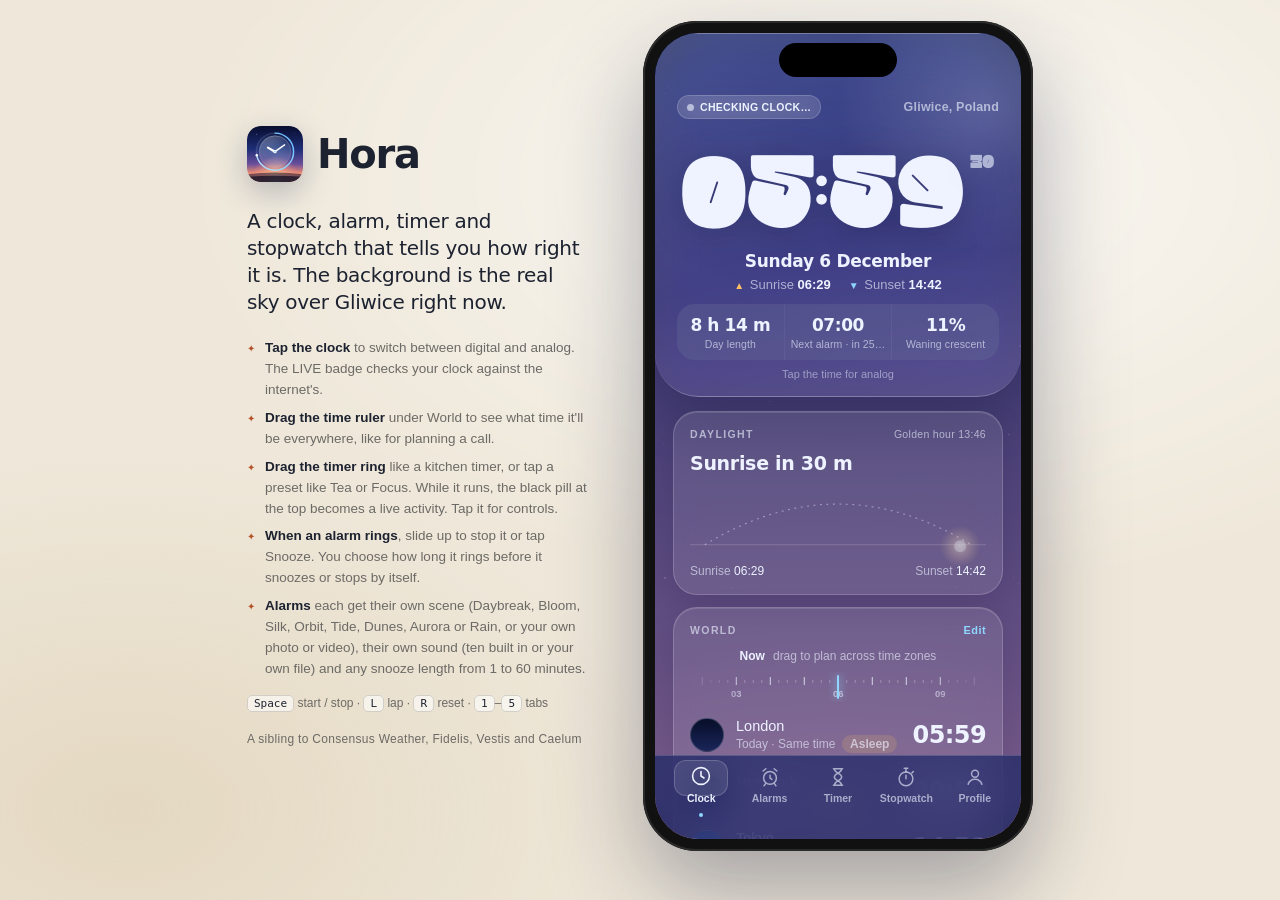
==== commit b04e8f9c: "Android app with real alarms" ====
--- a/index.html
+++ b/index.html
@@ -550,6 +550,15 @@
 .digi[data-f="crust"]{font-family:"Crust Cream",var(--display);font-weight:400;letter-spacing:-.01em;font-size:120px}
 .digi[data-f="crust"] .ss{font-family:"Crust Cream",var(--display);font-weight:400}
 .fp.yb .pv b{font-family:"Crust Cream",var(--display);font-weight:400;letter-spacing:-.02em;font-size:38px}
+/* inside the Android app: real system bar sizes come from --sat / --sab */
+.native .view{padding-top:calc(var(--sat,24px) + 20px) !important}
+.native .toast{top:calc(var(--sat,24px) + 64px)}
+.native .island{top:calc(var(--sat,24px) + 8px)}
+.native .island:not(.act):not(.open){opacity:0;pointer-events:none}
+.native .hero{margin-top:calc(-1 * (var(--sat,24px) + 20px));padding-top:calc(var(--sat,24px) + 24px)}
+.native .tabs{height:calc(54px + var(--sab,30px));padding-bottom:var(--sab,30px)}
+.native .nowbar{bottom:calc(62px + var(--sab,30px))}
+.native .ring{padding-top:calc(var(--sat,24px) + 70px);padding-bottom:calc(var(--sab,0px) + 36px)}
 @media print{body{overflow:visible}.phone{box-shadow:none}.side{display:block}}
 </style>
 </head>
@@ -623,7 +632,7 @@
       <div class="cycles" id="cycles"></div>
       <div style="font-size:11.5px;color:var(--fg2);margin-top:10px;line-height:1.45">Fall asleep by one of these to wake between sleep cycles. A cycle is about 90 minutes on average, and it includes 15 minutes to drift off. Yours may differ.</div>
     </div>
-    <div class="honest" id="webNote"><b>Honest note:</b> as a web app, Hora can only ring while it's open on screen. Turn on <b>Keep screen awake</b> in Profile and leave it on the nightstand, or keep your phone's own alarm as a backup.</div>
+    <div class="honest" id="webNote" data-native="<b>Alarms ring even when Hora is closed</b> or the phone is locked. If one is ever late, check Profile → Make Hora your clock."><b>Honest note:</b> as a web app, Hora can only ring while it's open on screen. Turn on <b>Keep screen awake</b> in Profile and leave it on the nightstand, or keep your phone's own alarm as a backup.</div>
   </section>
 
   <!-- Timer -->
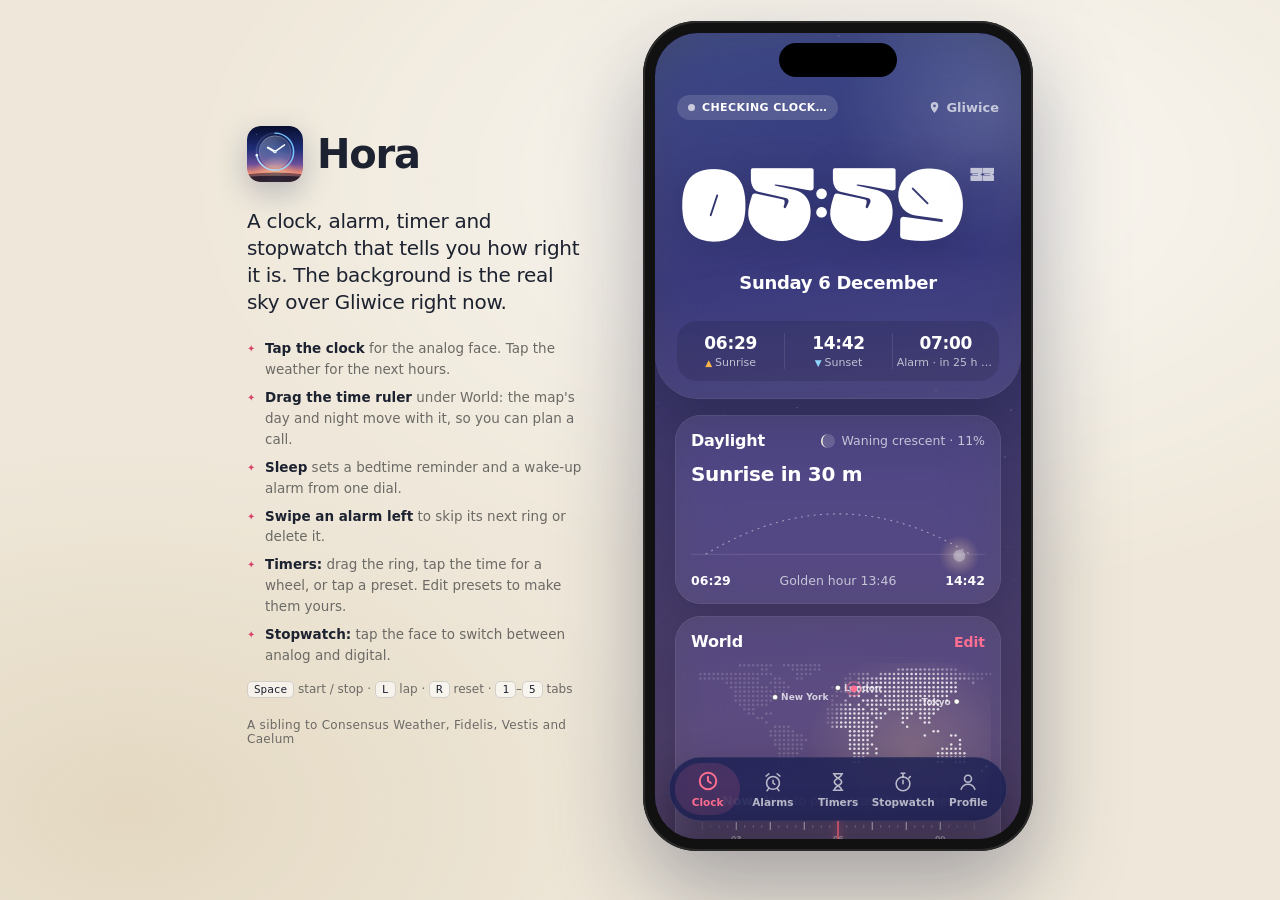
==== commit 15415946: "Hora 1.1: redesign, weather, sleep schedule, smarter alarms, richer timers, analog stopwatch" ====
--- a/index.html
+++ b/index.html
@@ -13,565 +13,19 @@
 <link rel="manifest" href="manifest.webmanifest">
 <link rel="icon" href="icons/icon.svg" type="image/svg+xml">
 <link rel="apple-touch-icon" href="icons/apple-touch-icon.png">
-<style>
-@font-face{font-family:"Crust Cream";font-weight:100 900;font-display:swap;src:local("Crust Cream"),local("CrustCream"),local("Crust Cream Regular"),local("CrustCream-Regular"),url("fonts/CrustCream.otf") format("opentype"),url("fonts/CrustCream.ttf") format("truetype")}
-:root{
---page:#efe8da; --ink:#1d2230; --muted:#6c6a66;
---sky-top:#0b1433; --sky-bot:#22336b;
---fg:#eef3ff; --fg2:rgba(238,243,255,.62); --glass:rgba(255,255,255,.10); --glass-b:rgba(255,255,255,.18);
---accent:#8fd6ff; --good:#5fe3a1; --warn:#ffc061;
---display:ui-rounded,"SF Pro Rounded","SF Pro Display",-apple-system,BlinkMacSystemFont,system-ui,"Segoe UI",Roboto,sans-serif;
---sans:-apple-system,BlinkMacSystemFont,"SF Pro Text","Helvetica Neue",sans-serif;
---mono:"SF Mono",ui-monospace,Menlo,monospace;
-}
-*{box-sizing:border-box;margin:0;padding:0;-webkit-tap-highlight-color:transparent}
-html,body{height:100%}
-body{background:var(--page);color:var(--ink);font-family:var(--sans);display:flex;align-items:center;justify-content:center;gap:56px;padding:32px 32px 60px;overflow:hidden}
-body::before{content:"";position:fixed;inset:0;background:radial-gradient(1200px 700px at 70% 20%,rgba(255,255,255,.7),transparent 60%),radial-gradient(900px 600px at 10% 90%,rgba(196,170,120,.25),transparent 60%);pointer-events:none}
-button{font-family:inherit}
-
-/* side panel */
-.side{position:relative;max-width:340px}
-.brand{display:flex;align-items:center;gap:14px;margin-bottom:26px}
-.brand img{width:56px;height:56px;border-radius:14px;box-shadow:0 10px 30px rgba(20,30,70,.25)}
-.brand h1{font-family:var(--display);font-weight:700;font-size:40px;letter-spacing:-.5px}
-.side p.lede{font-family:var(--display);font-size:21px;line-height:1.35;margin-bottom:22px}
-.side .how{font-size:13.5px;line-height:1.55;color:var(--muted)}
-.side .how b{color:var(--ink);font-weight:600}
-.side .how li{list-style:none;padding-left:18px;position:relative;margin-bottom:7px}
-.side .how li::before{content:"✦";position:absolute;left:0;font-size:10px;top:3px;color:#b4532a}
-.side .keys{margin-top:16px;font-size:12px;color:var(--muted)}
-.side .keys kbd{font-family:var(--mono);font-size:11px;padding:1px 6px;border-radius:5px;border:1px solid rgba(0,0,0,.15);background:rgba(255,255,255,.6);color:var(--ink)}
-.side .fam{margin-top:22px;font-size:12px;color:var(--muted);letter-spacing:.3px}
-
-/* phone */
-.phone{position:relative;width:390px;height:844px;max-height:calc(100vh - 70px);aspect-ratio:390/844;border-radius:54px;padding:12px;background:#111;box-shadow:0 40px 90px rgba(25,30,60,.35),0 0 0 2px #2a2a2a inset}
-.screen{position:relative;width:100%;height:100%;border-radius:43px;overflow:hidden;background:linear-gradient(var(--sky-top),var(--sky-bot));color:var(--fg);isolation:isolate;transition:color .4s}
-.notch{position:absolute;top:10px;left:50%;transform:translateX(-50%);width:118px;height:34px;border-radius:20px;background:#000;z-index:50}
-.stars{position:absolute;inset:0 0 30% 0;pointer-events:none;transition:opacity 1.2s}
-.stars i{position:absolute;border-radius:50%;background:#fff;animation:tw 4s ease-in-out infinite}
-@keyframes tw{50%{opacity:.35}}
-.glow{position:absolute;left:-20%;right:-20%;bottom:-30%;height:60%;pointer-events:none;background:radial-gradient(closest-side,rgba(255,200,150,.35),transparent);opacity:0;transition:opacity 1.2s}
-@media (max-width:560px){
-body{padding:0;gap:0} .side{display:none}
-html,body{overscroll-behavior:none;background:#0b1433}
-.phone{width:100vw;height:100vh;height:100dvh;max-height:none;border-radius:0;padding:0;box-shadow:none;aspect-ratio:auto}
-.view{padding-top:calc(env(safe-area-inset-top) + 20px) !important}
-.toast{top:calc(env(safe-area-inset-top) + 64px)}
-.screen{border-radius:0} .notch{display:none}
-}
-
-/* views */
-.view{position:absolute;inset:0;z-index:5;padding:58px 18px 190px;overflow-y:auto;display:none;scrollbar-width:none}
-.view::-webkit-scrollbar{display:none}
-.view.show{display:block;animation:fade .3s ease}
-@keyframes fade{from{opacity:0;transform:translateY(8px)}to{opacity:1;transform:none}}
-.view h2{font-family:var(--display);font-weight:700;font-size:34px;letter-spacing:-.3px}
-.view .sub{font-size:13px;color:var(--fg2);margin:4px 0 18px}
-.head{display:flex;justify-content:space-between;align-items:flex-start;gap:10px}
-.head .fab{margin-top:2px}
-.where{font-family:var(--display);font-size:24px;line-height:1.05;text-shadow:0 1px 12px rgba(0,0,0,.25)}
-.where small{display:block;font-family:var(--sans);font-size:12px;color:var(--fg2);margin-top:4px;letter-spacing:.2px}
-.badge{display:inline-flex;align-items:center;gap:6px;font-size:11.5px;padding:6px 10px;border-radius:20px;background:var(--glass);border:1px solid var(--glass-b);backdrop-filter:blur(14px);-webkit-backdrop-filter:blur(14px);cursor:pointer;white-space:nowrap;color:var(--fg)}
-.badge i{width:7px;height:7px;border-radius:50%;background:var(--good);box-shadow:0 0 8px var(--good)}
-.badge.warn i{background:var(--warn);box-shadow:0 0 8px var(--warn)}
-.badge.idle i{background:var(--fg2);box-shadow:none}
-.fab{width:40px;height:40px;border-radius:50%;display:grid;place-items:center;background:var(--glass);border:1px solid var(--glass-b);backdrop-filter:blur(14px);-webkit-backdrop-filter:blur(14px);color:var(--fg);cursor:pointer;transition:transform .15s;flex:none}
-.fab:active{transform:scale(.92)}
-.fab svg{width:20px;height:20px;stroke:currentColor;fill:none;stroke-width:1.7;stroke-linecap:round;stroke-linejoin:round}
-
-/* clock face */
-.face{margin:30px 0 8px;text-align:center;cursor:pointer;user-select:none;-webkit-user-select:none;min-height:196px;display:flex;flex-direction:column;align-items:center;justify-content:center}
-.digi{font-family:var(--display);font-weight:700;font-size:104px;line-height:1;letter-spacing:-4px;font-variant-numeric:tabular-nums lining-nums;text-shadow:0 2px 30px rgba(0,0,0,.18);white-space:nowrap}
-.digi .ss{font-family:var(--sans);font-weight:500;font-size:22px;letter-spacing:0;color:var(--fg2);margin-left:6px;display:inline-block;width:30px;text-align:left;vertical-align:top;position:relative;top:16px;font-variant-numeric:tabular-nums}
-.digi .ap{font-family:var(--sans);font-size:15px;letter-spacing:.5px;color:var(--fg2);margin-left:6px}
-.facehint{font-size:11.5px;color:var(--fg2);margin-top:10px}
-#analog{width:236px;height:236px;display:none}
-.face.ana #analog{display:block} .face.ana .digi{display:none}
-#analog .tk{stroke:var(--fg);stroke-linecap:round}
-#analog .num{fill:var(--fg);font-family:var(--display);font-size:19px;text-anchor:middle;dominant-baseline:central}
-#analog .hh,#analog .mh{stroke:var(--fg);stroke-linecap:round}
-#analog .sh{stroke:var(--accent);stroke-linecap:round}
-
-.card{border-radius:22px;padding:16px;background:var(--glass);border:1px solid var(--glass-b);margin-bottom:12px;backdrop-filter:blur(12px);-webkit-backdrop-filter:blur(12px)}
-.card h3{font-size:11px;font-weight:600;letter-spacing:1.1px;text-transform:uppercase;color:var(--fg2);margin-bottom:12px;display:flex;justify-content:space-between;align-items:center}
-.card h3 a{font-size:11px;letter-spacing:.4px;text-transform:none;color:var(--accent);cursor:pointer;font-weight:600}
-.sunsvg{width:100%;height:auto;display:block;overflow:visible}
-.sunrow{display:flex;justify-content:space-between;font-size:12px;color:var(--fg2);margin-top:4px;font-variant-numeric:tabular-nums}
-.sunrow b{color:var(--fg);font-weight:500}
-.sunbig{font-family:var(--display);font-size:19px;margin-bottom:6px}
-
-/* world */
-.time{display:flex;flex-direction:column;align-items:center;gap:6px;margin:-2px 0 6px}
-.time .label{font-size:12px;color:var(--fg2);display:flex;gap:8px;align-items:center;min-height:20px}
-.time .label b{color:var(--fg);font-weight:600;font-variant-numeric:tabular-nums}
-.chip{font-size:11px;padding:3px 9px;border-radius:12px;background:var(--fg);color:var(--sky-top);font-weight:600;cursor:pointer;display:none;border:0}
-.ruler{width:100%;height:30px;border-radius:15px;overflow:hidden;position:relative;cursor:ew-resize;touch-action:none;
--webkit-mask-image:linear-gradient(90deg,transparent,#000 18%,#000 82%,transparent);mask-image:linear-gradient(90deg,transparent,#000 18%,#000 82%,transparent)}
-.ruler canvas{width:100%;height:100%;display:block}
-.ruler::after{content:"";position:absolute;left:50%;top:3px;bottom:3px;width:2px;margin-left:-1px;border-radius:1px;background:var(--accent);box-shadow:0 0 8px var(--accent)}
-.row{display:flex;align-items:center;gap:12px;padding:10px 0;border-top:1px solid rgba(255,255,255,.07)}
-.row:first-child{border-top:0}
-.row .ic{width:34px;height:34px;border-radius:50%;flex:none;display:grid;place-items:center;border:1px solid var(--glass-b)}
-.row .tx{flex:1;min-width:0}
-.row .tx b{display:block;font-size:14.5px;font-weight:500}
-.row .tx span{font-size:12px;color:var(--fg2)}
-.row .rt{font-family:var(--display);font-size:24px;text-align:right;font-variant-numeric:tabular-nums lining-nums;white-space:nowrap}
-.row .rt small{font-family:var(--sans);font-size:11px;color:var(--fg2);margin-left:3px}
-.pill{display:inline-block;font-size:10.5px;padding:2px 8px;border-radius:10px;background:rgba(95,227,161,.16);color:var(--good);font-weight:600;white-space:nowrap}
-.pill.amber{background:rgba(255,192,97,.16);color:var(--warn)}
-.pill.dim{background:rgba(255,255,255,.08);color:var(--fg2)}
-
-/* alarms */
-.alarm{display:flex;align-items:center;gap:14px;cursor:pointer;transition:opacity .25s}
-.alarm.off{opacity:.5}
-.alarm .at{font-family:var(--display);font-size:44px;line-height:1;font-weight:700;letter-spacing:-1.5px;font-variant-numeric:tabular-nums lining-nums;min-width:118px}
-.alarm .at small{font-family:var(--sans);font-size:13px;letter-spacing:0;color:var(--fg2);margin-left:4px}
-.alarm .meta{flex:1;min-width:0}
-.alarm .meta b{display:block;font-size:14px;font-weight:600;white-space:nowrap;overflow:hidden;text-overflow:ellipsis}
-.alarm .meta span{font-size:12px;color:var(--fg2);display:block;margin-top:2px}
-.honest{font-size:12px;color:var(--fg2);line-height:1.5;padding:10px 12px;border-radius:14px;border:1px dashed var(--glass-b);margin-bottom:12px}
-.honest b{color:var(--fg);font-weight:600}
-.cycles{display:flex;gap:8px}
-.cyc{flex:1;border-radius:16px;padding:10px;background:var(--glass);border:1px solid var(--glass-b);text-align:center}
-.cyc b{display:block;font-family:var(--display);font-size:22px;font-weight:700;font-variant-numeric:tabular-nums lining-nums}
-.cyc span{font-size:10.5px;color:var(--fg2)}
-.cyc.best{border-color:var(--good)}
-.empty{text-align:center;color:var(--fg2);font-size:13px;padding:18px 0}
-
-/* timer dial */
-.dialwrap{position:relative;width:286px;height:286px;margin:4px auto 10px;touch-action:none;user-select:none;-webkit-user-select:none}
-.dialwrap svg{width:100%;height:100%;display:block}
-.track{fill:none;stroke:var(--glass-b);stroke-width:14}
-.arc{fill:none;stroke:var(--fg);stroke-width:14;stroke-linecap:round;transition:stroke .3s}
-.arc.lap2{stroke:var(--accent)}
-.knob{fill:var(--fg);filter:drop-shadow(0 2px 6px rgba(0,0,0,.35));cursor:grab}
-.dtick{stroke:var(--fg2);stroke-linecap:round}
-.dcenter{position:absolute;inset:0;display:flex;flex-direction:column;align-items:center;justify-content:center;pointer-events:none;text-align:center}
-.dcenter .big{font-family:var(--display);font-weight:700;font-size:64px;letter-spacing:-2px;line-height:1;font-variant-numeric:tabular-nums lining-nums}
-.dcenter .lbl{font-size:13px;color:var(--fg2);margin-top:8px}
-.dcenter .lbl b{color:var(--fg);font-weight:600}
-.ctrls{display:flex;gap:10px;justify-content:center;margin-bottom:14px}
-.btn{display:inline-flex;align-items:center;justify-content:center;gap:6px;padding:11px 16px;border-radius:14px;background:var(--fg);color:var(--sky-top);font-weight:600;font-size:14px;cursor:pointer;border:0;transition:transform .12s}
-.btn:active{transform:scale(.96)}
-.btn.ghost{background:var(--glass);color:var(--fg);border:1px solid var(--glass-b)}
-.btn.wide{flex:1;padding:15px;font-size:16px;border-radius:16px}
-.chips{display:flex;gap:8px;overflow-x:auto;scrollbar-width:none;margin:0 -18px 12px;padding:0 18px}
-.chips::-webkit-scrollbar{display:none}
-.ch{flex:none;font-size:12.5px;padding:8px 12px;border-radius:14px;background:var(--glass);border:1px solid var(--glass-b);color:var(--fg);cursor:pointer;white-space:nowrap}
-.ch b{font-weight:600}
-.ch span{color:var(--fg2);margin-left:4px}
-.ch.on{background:var(--fg);color:var(--sky-top)}
-.ch.on span{color:inherit;opacity:.7}
-.mini{width:34px;height:34px;flex:none}
-.mini circle{fill:none;stroke-width:3.5}
-.trow{cursor:pointer}
-.trow.foc .tx b::after{content:" ·  shown";color:var(--accent);font-weight:500;font-size:11px}
-
-/* stopwatch */
-.swbig{text-align:center;font-family:var(--display);font-weight:700;font-size:76px;letter-spacing:-2.5px;line-height:1;font-variant-numeric:tabular-nums lining-nums;margin:6px 0 2px;white-space:nowrap}
-.swbig small{font-size:38px;color:var(--fg2);letter-spacing:-1px}
-.swdial{position:relative;width:220px;height:220px;margin:6px auto 14px}
-.swdial svg{width:100%;height:100%}
-.swdial .dcenter .lbl{margin-top:0}
-.swbtns{display:flex;justify-content:space-between;margin:0 10px 16px}
-.rbtn{width:84px;height:84px;border-radius:50%;display:grid;place-items:center;font-size:15px;font-weight:600;cursor:pointer;border:1px solid var(--glass-b);background:var(--glass);color:var(--fg);transition:transform .12s}
-.rbtn:active{transform:scale(.94)}
-.rbtn.go{background:rgba(95,227,161,.22);border-color:rgba(95,227,161,.5);color:var(--good)}
-.rbtn.stop{background:rgba(255,192,97,.2);border-color:rgba(255,192,97,.5);color:var(--warn)}
-.lap{display:grid;grid-template-columns:62px 1fr auto;gap:10px;align-items:center;padding:9px 0;border-top:1px solid rgba(255,255,255,.07);font-variant-numeric:tabular-nums}
-.lap:first-child{border-top:0}
-.lap .n{font-size:12px;color:var(--fg2)}
-.lap .d{font-size:11.5px;color:var(--fg2)}
-.lap .v{font-family:var(--mono);font-size:14px;text-align:right}
-.lap.cur .v{color:var(--accent)}
-
-/* profile */
-.skins{display:grid;grid-template-columns:repeat(5,1fr);gap:8px}
-.skin{display:flex;flex-direction:column;align-items:center;gap:6px;font-size:10.5px;color:var(--fg2);cursor:pointer;text-align:center}
-.skin .sw{width:52px;height:52px;border-radius:16px;border:2px solid transparent;position:relative;overflow:hidden}
-.skin.on .sw{border-color:var(--fg)}
-.skin.on{color:var(--fg)}
-.tog{display:flex;align-items:center;justify-content:space-between;gap:12px;padding:11px 0;border-top:1px solid rgba(255,255,255,.07);font-size:14px}
-.tog:first-child{border-top:0}
-.tog small{display:block;font-size:11.5px;color:var(--fg2);margin-top:2px}
-.sw-t{width:46px;height:28px;border-radius:14px;background:rgba(255,255,255,.18);position:relative;cursor:pointer;flex:none;transition:background .2s}
-.sw-t::after{content:"";position:absolute;top:3px;left:3px;width:22px;height:22px;border-radius:50%;background:#fff;transition:transform .2s;box-shadow:0 2px 6px rgba(0,0,0,.25)}
-.sw-t.on{background:var(--good)}
-.sw-t.on::after{transform:translateX(18px)}
-
-/* now bar */
-.nowbar{position:absolute;left:12px;right:12px;bottom:92px;height:54px;border-radius:18px;z-index:15;display:none;align-items:center;gap:12px;padding:0 14px;background:color-mix(in srgb,var(--sky-top) 45%,rgba(255,255,255,.12));border:1px solid var(--glass-b);backdrop-filter:blur(20px);-webkit-backdrop-filter:blur(20px);cursor:pointer;overflow:hidden}
-.nowbar.show{display:flex;animation:fade .3s ease}
-.nowbar .dot{width:30px;height:30px;border-radius:50%;flex:none;display:grid;place-items:center;background:rgba(255,255,255,.1)}
-.nowbar .dot svg{width:16px;height:16px;stroke:currentColor;fill:none;stroke-width:1.8;stroke-linecap:round;stroke-linejoin:round}
-.nowbar .t{flex:1;min-width:0}
-.nowbar .t b{display:block;font-size:14px;font-weight:600;white-space:nowrap;overflow:hidden;text-overflow:ellipsis}
-.nowbar .t span{font-size:11.5px;color:var(--fg2)}
-.nowbar .r{font-family:var(--mono);font-size:15px;text-align:right;font-variant-numeric:tabular-nums}
-.nowbar .prog{position:absolute;left:0;bottom:0;height:2px;background:var(--accent);box-shadow:0 0 8px var(--accent);transition:width .25s linear}
-
-/* tabs */
-.tabs{position:absolute;left:0;right:0;bottom:0;height:84px;padding:10px 12px 30px;display:flex;justify-content:space-around;z-index:20;
-background:color-mix(in srgb,var(--sky-top) 72%,transparent);backdrop-filter:blur(20px) saturate(1.3);-webkit-backdrop-filter:blur(20px) saturate(1.3);border-top:1px solid var(--glass-b)}
-.tab{display:flex;flex-direction:column;align-items:center;gap:4px;font-size:10.5px;color:var(--fg2);cursor:pointer;position:relative;width:66px}
-.tab svg{width:22px;height:22px;stroke:currentColor;fill:none;stroke-width:1.6;stroke-linecap:round;stroke-linejoin:round}
-.tab.on{color:var(--fg)}
-.tab.on::after{content:"";position:absolute;bottom:-8px;width:4px;height:4px;border-radius:50%;background:var(--accent)}
-.tab .live{position:absolute;top:-1px;right:16px;width:7px;height:7px;border-radius:50%;background:var(--accent);box-shadow:0 0 8px var(--accent);display:none}
-.tab.run .live{display:block}
-
-/* sheets */
-.scrim{position:absolute;inset:0;z-index:30;background:rgba(0,0,0,.3);opacity:0;pointer-events:none;transition:opacity .25s}
-.scrim.show{opacity:1;pointer-events:auto}
-.sheet{position:absolute;left:0;right:0;bottom:0;z-index:31;border-radius:30px 30px 0 0;padding:10px 20px 34px;max-height:88%;overflow-y:auto;transform:translateY(105%);transition:transform .38s cubic-bezier(.2,.9,.25,1);
-background:linear-gradient(color-mix(in srgb,var(--sky-bot) 82%,#fff 6%),var(--sky-top));border-top:1px solid var(--glass-b);scrollbar-width:none}
-.sheet::-webkit-scrollbar{display:none}
-.sheet.show{transform:none}
-.grab{width:38px;height:5px;border-radius:3px;background:var(--fg2);opacity:.5;margin:0 auto 14px}
-.sheet h2{font-family:var(--display);font-weight:700;font-size:30px;line-height:1.05}
-.sheet .kind{font-size:12.5px;color:var(--fg2);margin:5px 0 16px}
-.sheet .lab{font-size:11px;font-weight:600;letter-spacing:1.1px;text-transform:uppercase;color:var(--fg2);margin:16px 0 8px}
-.field{width:100%;padding:13px 14px;border-radius:14px;border:1px solid var(--glass-b);background:var(--glass);color:var(--fg);font-size:15px;outline:none;font-family:var(--sans)}
-.field::placeholder{color:var(--fg2)}
-.acts{display:flex;gap:8px;margin-top:18px}
-.wheel{position:relative;height:200px;display:flex;justify-content:center;gap:6px;margin:4px 0 6px;-webkit-mask-image:linear-gradient(transparent,#000 30%,#000 70%,transparent);mask-image:linear-gradient(transparent,#000 30%,#000 70%,transparent)}
-.wheel::before{content:"";position:absolute;left:10%;right:10%;top:80px;height:40px;border-radius:12px;background:var(--glass);border:1px solid var(--glass-b);pointer-events:none}
-.wheel .col{width:96px;height:200px;overflow-y:scroll;scroll-snap-type:y mandatory;scrollbar-width:none;padding:80px 0;position:relative;z-index:1;overscroll-behavior:contain}
-.wheel .col::-webkit-scrollbar{display:none}
-.wheel .it{height:40px;display:grid;place-items:center;scroll-snap-align:center;font-family:var(--display);font-size:30px;font-variant-numeric:tabular-nums lining-nums;color:var(--fg2);transition:color .15s,transform .15s}
-.wheel .it.sel{color:var(--fg);transform:scale(1.12)}
-.wheel .colon{font-family:var(--display);font-size:30px;align-self:center;z-index:1;padding-bottom:4px}
-.inline{font-size:13px;color:var(--fg2);text-align:center}
-.inline b{color:var(--fg)}
-.days{display:flex;gap:6px}
-.days .d{flex:1;height:40px;border-radius:12px;display:grid;place-items:center;font-size:13px;font-weight:600;cursor:pointer;background:var(--glass);border:1px solid var(--glass-b);color:var(--fg2)}
-.days .d.on{background:var(--fg);color:var(--sky-top);border-color:transparent}
-.quick{display:flex;gap:14px;margin-top:8px;font-size:12px}
-.quick a{color:var(--accent);cursor:pointer;font-weight:600}
-.cityl .row{cursor:pointer}
-.check{width:24px;height:24px;border-radius:50%;border:1.5px solid var(--glass-b);display:grid;place-items:center;font-size:13px;flex:none}
-.check.on{background:var(--good);border-color:var(--good);color:#06301a}
-.cityl{max-height:46vh;overflow-y:auto;scrollbar-width:none}
-
-/* ringing */
-.ring{position:absolute;inset:0;z-index:60;display:none;flex-direction:column;align-items:center;justify-content:space-between;padding:110px 24px 50px;text-align:center;
-background:radial-gradient(140% 70% at 50% 115%,#ffd6a8 0%,#f08b6e 28%,#6a4b8f 58%,#141c48 100%);color:#fff;overflow:hidden}
-.ring.show{display:flex;animation:fade .4s ease}
-.ring::before{content:"";position:absolute;left:50%;bottom:-160px;width:420px;height:420px;margin-left:-210px;border-radius:50%;background:radial-gradient(closest-side,rgba(255,236,200,.9),rgba(255,200,150,0));animation:rise 3s ease-in-out infinite}
-@keyframes rise{50%{transform:translateY(-26px) scale(1.06);opacity:.85}}
-.ring > *{position:relative}
-.ring .rk{font-size:12px;letter-spacing:1.4px;text-transform:uppercase;opacity:.75}
-.ring .rt{font-family:var(--display);font-weight:700;font-size:92px;letter-spacing:-3px;line-height:1;margin:10px 0 8px;font-variant-numeric:tabular-nums lining-nums}
-.ring .rl{font-family:var(--display);font-size:24px}
-.ring .rs{font-size:13px;opacity:.8;margin-top:6px}
-.ring .rb{width:100%;display:flex;flex-direction:column;gap:10px}
-.ring .rb .btn{width:100%;padding:17px;font-size:16px;border-radius:18px;background:rgba(255,255,255,.18);color:#fff;border:1px solid rgba(255,255,255,.35);backdrop-filter:blur(16px);-webkit-backdrop-filter:blur(16px);position:relative;overflow:hidden}
-.ring .rb .btn.solid{background:#fff;color:#1b1f3d}
-.ring .hold i{position:absolute;left:0;top:0;bottom:0;width:0;background:rgba(27,31,61,.14)}
-
-.toast{position:absolute;left:50%;top:60px;transform:translate(-50%,-10px);z-index:70;padding:9px 14px;border-radius:16px;font-size:13px;background:var(--fg);color:var(--sky-top);font-weight:600;opacity:0;transition:all .3s;pointer-events:none;white-space:nowrap}
-.toast.show{opacity:1;transform:translate(-50%,0)}
-
-/* light & red skins */
-.light{--fg:#1d2230;--fg2:rgba(29,34,48,.58);--glass:rgba(40,30,10,.06);--glass-b:rgba(40,30,10,.14);--accent:#b4532a;--good:#2f9d68;--warn:#b7791f}
-.light .row,.light .tog,.light .lap{border-color:rgba(40,30,10,.08)}
-.light .sw-t{background:rgba(40,30,10,.15)}
-.light .where,.light .digi{text-shadow:none}
-.red{--fg:#ff8a78;--fg2:rgba(255,138,120,.55);--glass:rgba(255,80,60,.07);--glass-b:rgba(255,90,70,.2);--accent:#ff5a46;--good:#ff8a78;--warn:#ff6a50}
-.red .stars{display:none}
-.red .sw-t::after{background:#2a0a08}
-/* ---- polish: bolder type & surfaces ---- */
-.view h2{font-size:36px;letter-spacing:-1.2px;font-weight:800}
-.sheet h2{letter-spacing:-.8px;font-weight:800}
-.brand h1{letter-spacing:-1.2px;font-weight:800}
-.side p.lede{font-weight:500;font-size:20px;letter-spacing:-.3px}
-.where{font-weight:700;letter-spacing:-.5px}
-.digi{font-size:112px;letter-spacing:-.055em;font-weight:700}
-.digi .ss{font-family:var(--display);font-weight:600;letter-spacing:0;top:18px}
-.row .rt{font-weight:650;letter-spacing:-.6px}
-.sunbig{font-weight:650;letter-spacing:-.3px}
-.alarm .at{letter-spacing:-2px}
-.dcenter .big{letter-spacing:-.05em}
-.swbig{letter-spacing:-.05em}
-.swbig small{font-weight:600}
-.ring .rt{font-size:104px;letter-spacing:-.055em}
-.ring .rl{font-weight:700;letter-spacing:-.4px}
-.wheel .it{font-weight:650}
-#analog .num{font-weight:700}
-.card{border-radius:24px;box-shadow:inset 0 1px 0 rgba(255,255,255,.12),0 10px 30px rgba(5,10,40,.12)}
-.light .card{box-shadow:inset 0 1px 0 rgba(255,255,255,.6),0 10px 30px rgba(60,40,10,.06)}
-.card h3{letter-spacing:1.4px;font-size:10.5px;font-weight:700}
-.btn{font-weight:700;letter-spacing:-.1px}
-.tab{font-weight:600}
-.tab svg{transition:transform .25s}
-.tab.on svg{transform:translateY(-1px) scale(1.08)}
-.tab.on::before{content:"";position:absolute;top:-6px;width:52px;height:34px;border-radius:12px;background:var(--glass);border:1px solid var(--glass-b);z-index:-1}
-.tab{z-index:0}
-
-/* ---- live activity island ---- */
-.island{position:absolute;top:10px;left:50%;transform:translateX(-50%);width:118px;height:34px;border-radius:20px;background:#000;z-index:58;overflow:hidden;color:#fff;
-transition:width .5s cubic-bezier(.32,1.35,.42,1),height .5s cubic-bezier(.32,1.25,.42,1),border-radius .5s,box-shadow .4s;font-family:var(--display)}
-.island.act{width:226px;cursor:pointer}
-.island.open{width:calc(100% - 20px);height:184px;border-radius:40px;box-shadow:0 20px 50px rgba(0,0,0,.45);cursor:default}
-.island.alert{animation:pulse 1.2s ease-in-out infinite}
-@keyframes pulse{50%{box-shadow:0 0 0 6px rgba(255,169,77,.35),0 20px 50px rgba(0,0,0,.45)}}
-.isl-c{position:absolute;left:0;right:0;top:0;height:34px;display:flex;align-items:center;gap:8px;padding:0 14px 0 7px;opacity:0;transition:opacity .2s}
-.island.act:not(.open) .isl-c{opacity:1;transition-delay:.15s}
-.iring{width:22px;height:22px;flex:none}
-.iring circle{fill:none;stroke-width:3}
-.iring .bg{stroke:rgba(255,169,77,.25)} .iring .fgc{stroke:#ffa94d;stroke-linecap:round;transition:stroke-dasharray .25s linear}
-.isl-c .itl{flex:1;min-width:0;font-size:12.5px;font-weight:600;white-space:nowrap;overflow:hidden;text-overflow:ellipsis;color:rgba(255,255,255,.85)}
-.isl-c .itm{font-size:16px;font-weight:700;color:#ffa94d;font-variant-numeric:tabular-nums;letter-spacing:-.3px}
-.island.sw .iring .bg{stroke:rgba(95,227,161,.25)} .island.sw .iring .fgc{stroke:#5fe3a1} .island.sw .itm,.island.sw .xbig{color:#5fe3a1}
-.island.sw .xbar i{background:#5fe3a1}
-.isl-x{position:absolute;inset:0;padding:20px 22px 18px;opacity:0;pointer-events:none;transition:opacity .2s;display:flex;flex-direction:column}
-.island.open .isl-x{opacity:1;pointer-events:auto;transition-delay:.18s}
-.xtop{display:flex;align-items:center;gap:12px}
-.xtop .iring{width:44px;height:44px}
-.xtop .iring circle{stroke-width:3.4}
-.xmeta{flex:1;min-width:0}
-.xmeta b{display:block;font-size:16px;font-weight:700;white-space:nowrap;overflow:hidden;text-overflow:ellipsis}
-.xmeta span{font-size:12px;color:rgba(255,255,255,.55);font-family:var(--sans)}
-.xbig{font-size:46px;font-weight:700;color:#ffa94d;letter-spacing:-.05em;font-variant-numeric:tabular-nums;line-height:1}
-.xbar{height:4px;border-radius:2px;background:rgba(255,255,255,.12);margin:16px 0 14px;overflow:hidden}
-.xbar i{display:block;height:100%;width:0;background:#ffa94d;border-radius:2px;transition:width .25s linear}
-.xbtns{display:flex;gap:10px;margin-top:auto}
-.xb{flex:1;height:44px;border-radius:22px;border:0;background:rgba(255,255,255,.14);color:#fff;font-weight:700;font-size:14px;cursor:pointer;display:flex;align-items:center;justify-content:center;gap:6px;font-family:var(--display)}
-.xb svg{width:16px;height:16px;fill:currentColor}
-.xb.or{background:#ffa94d;color:#2a1600}
-.island.sw .xb.or{background:#5fe3a1;color:#06301a}
-.xb.x{flex:none;width:44px;background:rgba(255,90,80,.22);color:#ff8a80}
-@media (max-width:560px){
-.island{top:calc(env(safe-area-inset-top) + 8px)}
-.island:not(.act):not(.open){opacity:0;pointer-events:none;width:80px}
-}
-
-/* ---- wake-up scenes ---- */
-.alarm{position:relative;overflow:hidden;min-height:112px;color:#fff;border-color:rgba(255,255,255,.22)}
-.alarm .vis,.alarm .shade{position:absolute;inset:0;z-index:0}
-.alarm .shade{background:linear-gradient(90deg,rgba(8,10,30,.62),rgba(8,10,30,.15) 70%,rgba(8,10,30,.05))}
-.alarm > :not(.vis):not(.shade){position:relative;z-index:1}
-.alarm .meta span{color:rgba(255,255,255,.78)}
-.alarm .at small{color:rgba(255,255,255,.8)}
-.alarm .at{text-shadow:0 2px 16px rgba(0,0,0,.3)}
-.alarm.off .vis{filter:grayscale(.85) brightness(.75)}
-.alarm.off{opacity:.7}
-.alarm .sw-t:not(.on){background:rgba(255,255,255,.28)}
-.vis canvas,.vis img,.vis video,.rvis canvas,.rvis img,.rvis video,.tile canvas,.tile img,.tile video{position:absolute;inset:0;width:100%;height:100%;object-fit:cover;display:block}
-.kb{animation:kb 26s ease-in-out infinite alternate;transform-origin:60% 40%}
-@keyframes kb{from{transform:scale(1.04) translate(0,0)}to{transform:scale(1.2) translate(-3%,-2%)}}
-.tiles{display:grid;grid-template-columns:repeat(4,1fr);gap:8px}
-.tile{position:relative;aspect-ratio:3/4;border-radius:16px;overflow:hidden;cursor:pointer;border:2px solid transparent;background:var(--glass)}
-.tile.on{border-color:var(--fg);box-shadow:0 0 0 3px color-mix(in srgb,var(--fg) 20%,transparent)}
-.tile span{position:absolute;left:0;right:0;bottom:0;padding:14px 6px 6px;font-size:10.5px;font-weight:700;color:#fff;text-align:center;background:linear-gradient(transparent,rgba(0,0,0,.55));z-index:1}
-.tile.add{display:grid;place-items:center;border:1.5px dashed var(--glass-b)}
-.tile.add .plus{font-size:24px;color:var(--fg2);margin-bottom:12px}
-.tile.add span{color:var(--fg);background:none}
-.tile input{display:none}
-.rvis{position:absolute;inset:0;z-index:0;overflow:hidden}
-.rshade{position:absolute;inset:0;z-index:0;background:linear-gradient(rgba(5,8,25,.45),rgba(5,8,25,.05) 40%,rgba(5,8,25,.55));pointer-events:none}
-.ring.scene{background:#000}
-.ring.scene::before{display:none}
-.ring .rt,.ring .rl{text-shadow:0 4px 30px rgba(0,0,0,.35)}
-
-/* ---- sounds ---- */
-.snds{display:grid;grid-template-columns:repeat(3,minmax(0,1fr));gap:8px}
-.snd{position:relative;display:flex;flex-direction:column;gap:7px;padding:11px 11px 10px;border-radius:16px;background:var(--glass);border:1px solid var(--glass-b);cursor:pointer;transition:transform .12s,background .2s;min-width:0}
-.snd:active{transform:scale(.96)}
-.snd svg{width:24px;height:12px;stroke:currentColor;fill:none;stroke-width:1.8;stroke-linecap:round;stroke-linejoin:round;opacity:.55}
-.snd b{font-size:12.5px;font-weight:700;white-space:nowrap;overflow:hidden;text-overflow:ellipsis}
-.snd.on{background:var(--fg);color:var(--sky-top);border-color:transparent}
-.snd.on svg{opacity:1;animation:eq .9s ease-in-out infinite alternate}
-@keyframes eq{to{transform:scaleY(.55)}}
-.snd.file{border-style:dashed}
-.snd.file.on{border-style:solid}
-.snd input{display:none}
-.sndrow{display:flex;align-items:center;gap:10px;padding:13px 14px;border-radius:18px;background:var(--glass);border:1px solid var(--glass-b);cursor:pointer;margin-bottom:12px;font-size:14px}
-.sndrow svg{width:18px;height:18px;stroke:currentColor;fill:none;stroke-width:1.7;stroke-linecap:round;stroke-linejoin:round;opacity:.8}
-.sndrow span{flex:1;color:var(--fg2)}
-.sndrow b{font-weight:700;max-width:150px;white-space:nowrap;overflow:hidden;text-overflow:ellipsis}
-.sndrow i{font-style:normal;color:var(--fg2);font-size:18px;margin-left:2px}
-
-/* ---- custom snooze ---- */
-.snzc{display:grid;grid-template-columns:52px 1fr 52px;align-items:center;gap:10px;max-height:0;overflow:hidden;opacity:0;transition:max-height .35s ease,opacity .25s,margin .35s}
-.snzc.show{max-height:150px;opacity:1;margin-top:12px}
-.stp{width:52px;height:52px;border-radius:50%;border:1px solid var(--glass-b);background:var(--glass);color:var(--fg);font-size:24px;font-weight:600;cursor:pointer;touch-action:manipulation;user-select:none;-webkit-user-select:none}
-.stp:active{transform:scale(.93);background:var(--glass-b)}
-.snzv{text-align:center;line-height:1}
-.snzv b{display:block;font-family:var(--display);font-size:48px;font-weight:800;letter-spacing:-.05em;font-variant-numeric:tabular-nums}
-.snzv span{font-size:12px;color:var(--fg2)}
-.rng{grid-column:1 / -1;-webkit-appearance:none;appearance:none;width:100%;height:6px;border-radius:3px;margin:6px 0 4px;outline:none;
-background:linear-gradient(90deg,var(--fg) var(--p,20%),var(--glass-b) var(--p,20%))}
-.rng::-webkit-slider-thumb{-webkit-appearance:none;width:24px;height:24px;border-radius:50%;background:#fff;box-shadow:0 2px 8px rgba(0,0,0,.35);cursor:pointer}
-.rng::-moz-range-thumb{width:24px;height:24px;border:0;border-radius:50%;background:#fff;box-shadow:0 2px 8px rgba(0,0,0,.35)}
-
-/* ---- premium scene finish ---- */
-.tiles{grid-template-columns:repeat(3,minmax(0,1fr));gap:9px}
-.tile{aspect-ratio:4/5;border-radius:18px;box-shadow:0 8px 22px rgba(0,0,0,.18)}
-.tile span{font-size:11.5px;letter-spacing:.1px;padding:18px 8px 8px;text-align:left}
-.vis,.rvis{isolation:isolate}
-.vis::after,.rvis::after{content:"";position:absolute;inset:-50%;background-image:var(--grain);background-size:140px;opacity:.07;mix-blend-mode:overlay;pointer-events:none;z-index:2}
-.rvis::after{opacity:.1;animation:grain 1s steps(6) infinite}
-@keyframes grain{0%{transform:translate(0,0)}20%{transform:translate(-7%,4%)}40%{transform:translate(5%,-6%)}60%{transform:translate(-4%,-3%)}80%{transform:translate(6%,5%)}100%{transform:translate(0,0)}}
-.rvis canvas,.rvis img,.rvis video{animation:breathe 18s ease-in-out infinite alternate}
-@keyframes breathe{from{transform:scale(1.02)}to{transform:scale(1.09)}}
-.rvis img.kb{animation:kb 26s ease-in-out infinite alternate}
-.alarm .shade{background:linear-gradient(90deg,rgba(6,8,24,.66),rgba(6,8,24,.18) 65%,rgba(6,8,24,.04)),linear-gradient(transparent 55%,rgba(6,8,24,.25))}
-.alarm{box-shadow:0 14px 34px rgba(5,8,30,.28),inset 0 1px 0 rgba(255,255,255,.18)}
-.ring .rk{font-weight:700;letter-spacing:2px}
-.ring .rb .btn{backdrop-filter:blur(22px) saturate(1.4);-webkit-backdrop-filter:blur(22px) saturate(1.4)}
-
-/* ---- clock hero (Consensus-style) ---- */
-.pills{display:flex;align-items:center;justify-content:center;gap:6px;margin:2px -6px 0}
-.pills button{border:0;font-family:var(--display);color:var(--fg);cursor:pointer;background:none}
-.pcur{padding:9px 16px;border-radius:22px;font-size:15px;font-weight:700;background:var(--glass)!important;border:1px solid var(--glass-b)!important;backdrop-filter:blur(16px);-webkit-backdrop-filter:blur(16px);white-space:nowrap;letter-spacing:-.2px}
-.pcur i{font-style:normal;font-size:10px;opacity:.6;margin-left:2px}
-.pside{flex:1;min-width:0;font-size:12.5px;font-weight:600;opacity:.45;white-space:nowrap;overflow:hidden;text-overflow:ellipsis;text-align:left;padding:8px 2px}
-.pside.r{text-align:right}
-.pside:active{opacity:.8}
-.pdots{display:flex;justify-content:center;gap:5px;height:14px;align-items:center;margin-bottom:6px}
-.pdots i{width:5px;height:5px;border-radius:50%;background:var(--fg2);opacity:.45;transition:all .25s}
-.pdots i.on{width:16px;border-radius:3px;background:var(--fg);opacity:1}
-.hero{position:relative;border-radius:30px;padding:16px 16px 12px;margin-bottom:12px;overflow:hidden;touch-action:pan-y;transition:transform .35s cubic-bezier(.2,.9,.25,1);
-background:linear-gradient(160deg,rgba(255,255,255,.2),rgba(255,255,255,.05) 55%,rgba(255,255,255,.1));border:1px solid rgba(255,255,255,.22);
-backdrop-filter:blur(22px) saturate(1.3);-webkit-backdrop-filter:blur(22px) saturate(1.3);box-shadow:inset 0 1px 0 rgba(255,255,255,.28),0 22px 50px rgba(5,10,40,.22)}
-.light .hero{background:linear-gradient(160deg,rgba(255,255,255,.75),rgba(255,255,255,.4));border-color:rgba(40,30,10,.1);box-shadow:inset 0 1px 0 #fff,0 20px 44px rgba(60,40,10,.1)}
-.hero::before{content:"";position:absolute;right:-30%;top:-40%;width:80%;height:80%;border-radius:50%;background:radial-gradient(closest-side,rgba(255,255,255,.18),transparent);pointer-events:none}
-.hero.in-r{animation:inr .45s cubic-bezier(.2,.9,.25,1)} .hero.in-l{animation:inl .45s cubic-bezier(.2,.9,.25,1)}
-@keyframes inr{from{opacity:.2;transform:translateX(40px)}} @keyframes inl{from{opacity:.2;transform:translateX(-40px)}}
-.htop{display:flex;justify-content:space-between;align-items:center;gap:8px}
-.htop .badge{font-size:10.5px;font-weight:700;letter-spacing:.3px;padding:5px 9px;text-transform:uppercase}
-.htop .badge span::before{content:"Live · ";opacity:.75}
-.htop .badge.idle span::before{content:""}
-.hcoord{font-size:11px;color:var(--fg2);font-variant-numeric:tabular-nums}
-.hcity{font-size:13px;color:var(--fg2);font-weight:600;margin-top:14px;text-align:center;letter-spacing:.2px}
-.hero .face{margin:2px 0 0;min-height:132px}
-.hero .digi{font-size:110px;text-shadow:0 6px 40px rgba(0,0,0,.18)}
-.hero #analog{width:200px;height:200px}
-.hdate{text-align:center;font-family:var(--display);font-weight:700;font-size:19px;letter-spacing:-.3px;margin-top:2px}
-.hhl{display:flex;justify-content:center;gap:18px;font-size:13px;color:var(--fg2);margin:8px 0 14px;font-variant-numeric:tabular-nums}
-.hhl b{color:var(--fg);font-weight:700}
-.hhl em{font-style:normal;font-size:10px;color:var(--warn);margin-right:2px}
-.hhl span:last-child em{color:var(--accent)}
-.hgrid{display:grid;grid-template-columns:repeat(4,minmax(0,1fr));gap:1px;border-radius:18px;overflow:hidden;background:rgba(255,255,255,.1)}
-.light .hgrid{background:rgba(40,30,10,.08)}
-.hm{padding:10px 6px 9px;text-align:center;background:color-mix(in srgb,var(--sky-top) 22%,rgba(255,255,255,.04));min-width:0}
-.light .hm{background:rgba(255,255,255,.55)}
-.hm b{display:block;font-family:var(--display);font-size:15.5px;font-weight:800;letter-spacing:-.4px;white-space:nowrap;overflow:hidden;text-overflow:ellipsis;font-variant-numeric:tabular-nums}
-.hm span{display:block;font-size:9.5px;color:var(--fg2);margin-top:3px;white-space:nowrap;overflow:hidden;text-overflow:ellipsis;letter-spacing:.1px}
-.hhint{text-align:center;font-size:11px;color:var(--fg2);margin-top:10px}
-
-/* ---- alarm ringing: slide up to stop ---- */
-.ring{--up:0;justify-content:space-between;padding-bottom:40px;user-select:none;-webkit-user-select:none;touch-action:none}
-.ring > div:not(.rvis):not(.rshade):not(.rb){transform:translateY(calc(var(--up) * -42%));opacity:calc(1 - var(--up) * 1.4);transition:transform .35s cubic-bezier(.2,.9,.25,1),opacity .35s}
-.ring .rvis{transform:scale(calc(1 + var(--up) * .12));opacity:calc(1 - var(--up) * .7);transition:transform .35s,opacity .35s}
-.ring.drag > div,.ring.drag .rvis{transition:none!important}
-.ring .rb{gap:14px;align-items:center}
-.slide{display:flex;flex-direction:column;align-items:center;gap:8px;padding:18px 0 22px;width:100%;cursor:grab;transform:translateY(calc(var(--up) * -320px));opacity:calc(1 - var(--up) * 1.6);transition:transform .35s cubic-bezier(.2,.9,.25,1),opacity .3s}
-.ring.drag .slide{transition:none}
-.slide span{font-family:var(--display);font-size:17px;font-weight:700;letter-spacing:-.2px;
-background:linear-gradient(90deg,rgba(255,255,255,.45) 30%,#fff 50%,rgba(255,255,255,.45) 70%);background-size:200% 100%;-webkit-background-clip:text;background-clip:text;color:transparent;animation:shine 2.4s linear infinite}
-@keyframes shine{from{background-position:100% 0}to{background-position:-100% 0}}
-.chev{display:flex;flex-direction:column;align-items:center;gap:0;height:28px}
-.chev i{width:16px;height:16px;border-left:2.5px solid #fff;border-top:2.5px solid #fff;border-radius:2px;transform:rotate(45deg);margin-top:-8px;opacity:0;animation:chev 1.6s ease-in-out infinite}
-.chev i:nth-child(1){animation-delay:.4s} .chev i:nth-child(2){animation-delay:.2s} .chev i:nth-child(3){animation-delay:0s}
-@keyframes chev{0%{opacity:0;transform:translateY(6px) rotate(45deg)}40%{opacity:1}100%{opacity:0;transform:translateY(-6px) rotate(45deg)}}
-.ring .rb .btn.snz{width:auto;min-width:220px;padding:16px 26px;border-radius:30px;font-size:16px;display:inline-flex;align-items:center;gap:8px;
-background:rgba(255,255,255,.16);border:1px solid rgba(255,255,255,.32);opacity:calc(1 - var(--up) * 2)}
-.btn.snz svg{width:17px;height:17px;fill:none;stroke:#fff;stroke-width:1.9;stroke-linejoin:round}
-.rauto{font-size:11.5px;color:rgba(255,255,255,.62);font-variant-numeric:tabular-nums;min-height:15px}
-
-/* ---- alarm editor: if you don't answer ---- */
-.ifno{border-radius:18px;padding:12px;background:var(--glass);border:1px solid var(--glass-b)}
-.ifrow{display:flex;align-items:center;gap:10px;margin-bottom:10px}
-.ifrow > span{font-size:13px;color:var(--fg2);width:58px;flex:none}
-.ifrow .chips{flex:1;min-width:0;margin:0}
-.ifrow .ch{padding:7px 10px}
-.seg{display:flex;flex:1;padding:3px;border-radius:13px;background:rgba(0,0,0,.18);gap:3px}
-.light .seg{background:rgba(40,30,10,.08)}
-.seg div{flex:1;text-align:center;padding:8px;border-radius:10px;font-size:13px;font-weight:700;cursor:pointer;color:var(--fg2);transition:all .2s}
-.seg div.on{background:var(--fg);color:var(--sky-top)}
-.ifno small{display:block;font-size:11.5px;color:var(--fg2);line-height:1.45}
-
-.htop .hcity{margin:0;font-size:12.5px;font-weight:700;color:var(--fg2);text-align:right}
-.hero{padding:14px 16px 12px}
-.hero .face{margin-top:10px;min-height:120px}
-.hdate{font-size:17px}
-.hhl{margin:6px 0 12px}
-.hgrid{grid-template-columns:repeat(3,minmax(0,1fr))}
-.hm{padding:11px 6px 10px}
-.hm b{font-size:17px}
-.hm span{font-size:10.5px}
-.hhint{margin-top:8px;opacity:.8}
-/* hero runs edge to edge from the top, with deep rounded bottom corners */
-.hero{margin:-58px -18px 14px;padding:62px 22px 16px;border-radius:0 0 44px 44px;border-top:0;border-left:0;border-right:0}
-.hero::before{top:-20%}
-@media (max-width:560px){.hero{margin-top:calc(-1 * (env(safe-area-inset-top) + 20px));padding-top:calc(env(safe-area-inset-top) + 24px)}}
-/* ---- Hora Line digits ---- */
-.digi[data-f="line"]{display:inline-flex;align-items:flex-start;gap:0;letter-spacing:0;text-shadow:none;filter:drop-shadow(0 6px 26px rgba(0,0,0,.2))}
-.lt{display:inline-flex;align-items:center}
-.lt .slot{display:block}
-.gl{display:block;height:92px;width:auto;overflow:visible}
-.gl path{fill:none;stroke:currentColor;stroke-width:8.5;stroke-linecap:round;stroke-linejoin:round}
-.gl.colon{height:92px;margin:0 1px;animation:breath 2s ease-in-out infinite}
-.gl.colon circle{fill:currentColor}
-@keyframes breath{50%{opacity:.35}}
-.gl.draw path{stroke-dasharray:1;stroke-dashoffset:1;animation:draw .7s cubic-bezier(.6,0,.2,1) forwards}
-@keyframes draw{to{stroke-dashoffset:0}}
-.tside{display:flex;flex-direction:column;align-items:flex-start;gap:8px;margin:8px 0 0 9px}
-.lt.sec{color:var(--fg2)}
-.lt.sec .gl{height:30px}
-.lt.sec .gl path{stroke-width:11}
-.lap2{font-family:var(--display);font-weight:800;font-size:13px;letter-spacing:.8px;color:var(--fg2);padding-left:2px}
-.lap2:empty{display:none}
-.red .digi[data-f="line"]{filter:none}
-.fontpick{display:grid;grid-template-columns:1fr 1fr;gap:8px}
-.fp{border-radius:16px;padding:14px 10px 10px;text-align:center;background:var(--glass);border:1.5px solid var(--glass-b);cursor:pointer;font-size:11.5px;color:var(--fg2);font-weight:600}
-.fp.on{border-color:var(--fg);color:var(--fg)}
-.fp .pv{height:40px;display:flex;align-items:center;justify-content:center;color:var(--fg);margin-bottom:6px}
-.fp .pv .gl{height:36px}
-.fp .pv .gl path{stroke-width:9}
-.fp .pv .gl.colon{animation:none}
-.fp .pv b{font-family:var(--display);font-size:36px;font-weight:800;letter-spacing:-.05em;line-height:1}
-.steps{margin:4px 0 0;padding:0;list-style:none;counter-reset:s}
-.steps li{counter-increment:s;position:relative;padding:0 0 10px 30px;font-size:13px;line-height:1.45;color:var(--fg2)}
-.steps li b{color:var(--fg);font-weight:700}
-.steps li::before{content:counter(s);position:absolute;left:0;top:0;width:20px;height:20px;border-radius:50%;background:var(--glass-b);color:var(--fg);font-size:11px;font-weight:800;display:grid;place-items:center}
-.instok{display:flex;align-items:center;gap:8px;font-size:13px;font-weight:700;color:var(--good);margin-bottom:10px}
-/* Crust Cream clock */
-.digi{transform-origin:center}
-.ring .rt[data-f="crust"]{font-family:"Crust Cream",var(--display);font-weight:400;letter-spacing:-.01em;font-size:136px}
-.ring .rt{margin-top:56px!important;transform-origin:center}
-.ring .rt[data-f="line"]{display:flex;justify-content:center;filter:drop-shadow(0 4px 30px rgba(0,0,0,.35))}
-.ring .rt[data-f="line"] .gl{height:116px}
-.ring .rt[data-f="line"] .tside{margin-top:4px}
-.ring .rt[data-f="line"] .lap2{color:rgba(255,255,255,.8)}
-.digi[data-f="crust"]{font-family:"Crust Cream",var(--display);font-weight:400;letter-spacing:-.01em;font-size:120px}
-.digi[data-f="crust"] .ss{font-family:"Crust Cream",var(--display);font-weight:400}
-.fp.yb .pv b{font-family:"Crust Cream",var(--display);font-weight:400;letter-spacing:-.02em;font-size:38px}
-/* inside the Android app: real system bar sizes come from --sat / --sab */
-.native .view{padding-top:calc(var(--sat,24px) + 20px) !important}
-.native .toast{top:calc(var(--sat,24px) + 64px)}
-.native .island{top:calc(var(--sat,24px) + 8px)}
-.native .island:not(.act):not(.open){opacity:0;pointer-events:none}
-.native .hero{margin-top:calc(-1 * (var(--sat,24px) + 20px));padding-top:calc(var(--sat,24px) + 24px)}
-.native .tabs{height:calc(54px + var(--sab,30px));padding-bottom:var(--sab,30px)}
-.native .nowbar{bottom:calc(62px + var(--sab,30px))}
-.native .ring{padding-top:calc(var(--sat,24px) + 70px);padding-bottom:calc(var(--sab,0px) + 36px)}
-@media print{body{overflow:visible}.phone{box-shadow:none}.side{display:block}}
-</style>
+<link rel="stylesheet" href="style.css">
 </head>
 <body>
 <aside class="side">
   <div class="brand"><img src="icons/icon.svg" alt=""><h1>Hora</h1></div>
   <p class="lede">A clock, alarm, timer and stopwatch that tells you how right it is. The background is the real sky over Gliwice right now.</p>
   <ul class="how">
-    <li><b>Tap the clock</b> to switch between digital and analog. The LIVE badge checks your clock against the internet's.</li>
-    <li><b>Drag the time ruler</b> under World to see what time it'll be everywhere, like for planning a call.</li>
-    <li><b>Drag the timer ring</b> like a kitchen timer, or tap a preset like Tea or Focus. While it runs, the black pill at the top becomes a live activity. Tap it for controls.</li>
-    <li><b>When an alarm rings</b>, slide up to stop it or tap Snooze. You choose how long it rings before it snoozes or stops by itself.</li>
-    <li><b>Alarms</b> each get their own scene (Daybreak, Bloom, Silk, Orbit, Tide, Dunes, Aurora or Rain, or your own photo or video), their own sound (ten built in or your own file) and any snooze length from 1 to 60 minutes.</li>
+    <li><b>Tap the clock</b> for the analog face. Tap the weather for the next hours.</li>
+    <li><b>Drag the time ruler</b> under World: the map's day and night move with it, so you can plan a call.</li>
+    <li><b>Sleep</b> sets a bedtime reminder and a wake-up alarm from one dial.</li>
+    <li><b>Swipe an alarm left</b> to skip its next ring or delete it.</li>
+    <li><b>Timers:</b> drag the ring, tap the time for a wheel, or tap a preset. Edit presets to make them yours.</li>
+    <li><b>Stopwatch:</b> tap the face to switch between analog and digital.</li>
   </ul>
   <p class="keys"><kbd>Space</kbd> start / stop · <kbd>L</kbd> lap · <kbd>R</kbd> reset · <kbd>1</kbd>–<kbd>5</kbd> tabs</p>
   <p class="fam">A sibling to Consensus Weather, Fidelis, Vestis and Caelum</p>
@@ -590,28 +44,29 @@
   </div>
   <div class="stars" id="stars"></div>
   <div class="glow" id="glow"></div>
+  <div class="veil"></div>
 
   <!-- Clock -->
   <section class="view show" id="vClock">
     <div class="hero" id="hero">
-      <div class="htop"><span class="badge idle" id="sync"><i></i><span id="syncTxt">Checking clock…</span></span><span class="hcity" id="hCity">Gliwice, Poland</span></div>
+      <div class="htop"><span class="badge idle" id="sync"><i></i><span id="syncTxt">Checking clock…</span></span><span class="hcity"><svg viewBox="0 0 24 24"><path d="M12 2a7 7 0 0 0-7 7c0 5.2 7 13 7 13s7-7.8 7-13a7 7 0 0 0-7-7zm0 9.5A2.5 2.5 0 1 1 12 6.5a2.5 2.5 0 0 1 0 5z"/></svg>Gliwice</span></div>
       <div class="face" id="face">
         <div class="digi" id="digi"></div>
         <svg id="analog" viewBox="0 0 240 240" aria-label="Analog clock"></svg>
       </div>
       <div class="hdate" id="dateLine">—</div>
-      <div class="hhl"><span><em>▲</em> Sunrise <b id="hRise">—</b></span><span><em>▼</em> Sunset <b id="hSet">—</b></span></div>
+      <div class="wxrow"><button class="wx" id="wx" hidden></button></div>
       <div class="hgrid" id="hGrid"></div>
-      <div class="hhint">Tap the time for analog</div>
     </div>
     <div class="card" id="sunCard">
-      <h3>Daylight <span id="goldTxt" style="letter-spacing:.3px;text-transform:none;font-weight:500"></span></h3>
+      <div class="card-h"><h3>Daylight</h3><span class="cmeta" id="moonTxt"></span></div>
       <div class="sunbig" id="sunBig">—</div>
       <svg class="sunsvg" viewBox="0 0 320 86" id="sunSvg"></svg>
-      <div class="sunrow"><span>Sunrise <b id="rise">—</b></span><span>Sunset <b id="set">—</b></span></div>
+      <div class="sunrow"><span><b id="rise">—</b></span><span id="goldTxt"></span><span><b id="set">—</b></span></div>
     </div>
     <div class="card">
-      <h3>World <a id="editCities">Edit</a></h3>
+      <div class="card-h"><h3>World</h3><a id="editCities">Edit</a></div>
+      <div class="map"><canvas id="mapC"></canvas></div>
       <div class="time">
         <div class="label"><b id="tLabel">Now</b><span id="tDelta"></span><button class="chip" id="tNow">Back to now</button></div>
         <div class="ruler" id="ruler"><canvas id="rulerC"></canvas></div>
@@ -623,67 +78,61 @@
   <!-- Alarms -->
   <section class="view" id="vAlarm">
     <div class="head">
-      <div><h2>Alarms</h2><div class="sub" id="alarmSub">—</div></div>
-      <div class="fab" id="addAlarm" title="New alarm"><svg viewBox="0 0 24 24"><path d="M12 5v14M5 12h14"/></svg></div>
+      <div class="ttl">Alarms</div>
+      <div class="hbtns"><button class="ibtn acc" id="addAlarm" title="New alarm"><svg viewBox="0 0 24 24"><path d="M12 5v14M5 12h14"/></svg></button></div>
     </div>
+    <div class="anext" id="aNext"></div>
+    <div class="card" id="sleepCard"></div>
     <div id="alarmList"></div>
-    <div class="card" id="sleepCard">
-      <h3>Bedtime</h3>
-      <div class="cycles" id="cycles"></div>
-      <div style="font-size:11.5px;color:var(--fg2);margin-top:10px;line-height:1.45">Fall asleep by one of these to wake between sleep cycles. A cycle is about 90 minutes on average, and it includes 15 minutes to drift off. Yours may differ.</div>
-    </div>
-    <div class="honest" id="webNote" data-native="<b>Alarms ring even when Hora is closed</b> or the phone is locked. If one is ever late, check Profile → Make Hora your clock."><b>Honest note:</b> as a web app, Hora can only ring while it's open on screen. Turn on <b>Keep screen awake</b> in Profile and leave it on the nightstand, or keep your phone's own alarm as a backup.</div>
+    <div class="honest" id="webNote" data-native="<b>Alarms ring even when Hora is closed</b> or the phone is locked. If one is ever late, check Profile → Alarms on this phone."><b>Honest note:</b> as a web app, Hora can only ring while it's open on screen. Turn on <b>Keep screen awake</b> in Profile and leave it on the nightstand, or keep your phone's own alarm as a backup.</div>
   </section>
 
   <!-- Timer -->
   <section class="view" id="vTimer">
     <div class="head">
-      <div><h2>Timer</h2><div class="sub" id="timerSub">Drag the ring, or pick a preset</div></div>
-      <div class="fab" id="newTimer" title="New timer" style="display:none"><svg viewBox="0 0 24 24"><path d="M12 5v14M5 12h14"/></svg></div>
+      <div><div class="ttl">Timers</div><div class="sub" id="timerSub">Drag the ring, or pick a preset</div></div>
+      <div class="hbtns"><button class="ibtn acc" id="newTimer" title="New timer" style="display:none"><svg viewBox="0 0 24 24"><path d="M12 5v14M5 12h14"/></svg></button></div>
     </div>
     <div class="dialwrap" id="dialWrap">
-      <svg viewBox="0 0 300 300" id="dial"><g id="dTicks"></g><circle class="track" cx="150" cy="150" r="124"/><circle class="arc" id="dArc" cx="150" cy="150" r="124" transform="rotate(-90 150 150)"/><circle class="knob" id="dKnob" r="12" cx="150" cy="26"/></svg>
-      <div class="dcenter"><div class="big" id="dBig">05:00</div><div class="lbl" id="dLbl">—</div></div>
+      <svg viewBox="0 0 300 300" id="dial"><g id="dTicks"></g><circle class="track" cx="150" cy="150" r="124"/><circle class="arc" id="dArc" cx="150" cy="150" r="124" transform="rotate(-90 150 150)"/><circle class="knob" id="dKnob" r="13" cx="150" cy="26"/></svg>
+      <div class="dcenter"><div class="big" id="dBig">05:00</div><div class="lbl" id="dLbl">—</div><div class="edit" id="dEdit">Set exact time</div></div>
     </div>
-    <div class="ctrls" id="tCtrls"></div>
-    <div class="chips" id="presets"></div>
-    <div class="sndrow" id="tSnd"><svg viewBox="0 0 24 24"><path d="M9 18V5l11-2v13"/><circle cx="6" cy="18" r="3"/><circle cx="17" cy="16" r="3"/></svg><span>Finish sound</span><b id="tSndN">Ding</b><i>›</i></div>
-    <div class="card" id="tListCard" style="display:none"><h3>Running</h3><div id="tList"></div></div>
+    <div class="cbar" id="tCtrls"></div>
+    <div class="setrow" id="tName"><svg viewBox="0 0 24 24"><path d="M4 20h4L19 9l-4-4L4 16z"/></svg><span>Name</span><b id="tNameV">Timer</b><i>›</i></div>
+    <div class="setrow" id="tSnd"><svg viewBox="0 0 24 24"><path d="M9 18V5l11-2v13"/><circle cx="6" cy="18" r="3"/><circle cx="17" cy="16" r="3"/></svg><span>When it ends</span><b id="tSndN">Ding</b><i>›</i></div>
+    <div class="card" id="tListCard" style="display:none"><div class="card-h"><h3>Running</h3><a id="tAll">Pause all</a></div><div id="tList"></div></div>
+    <div class="card"><div class="card-h"><h3>Presets</h3><a id="editPresets">Edit</a></div><div class="pgrid" id="presets"></div></div>
   </section>
 
   <!-- Stopwatch -->
   <section class="view" id="vWatch">
-    <h2>Stopwatch</h2>
-    <div class="sub" id="watchSub">Space to start, L for a lap</div>
-    <div class="swbig" id="swBig">0:00<small>.00</small></div>
-    <div class="swdial">
-      <svg viewBox="0 0 220 220" id="swSvg"><g id="swTicks"></g><circle class="track" cx="110" cy="110" r="92" style="stroke-width:4"/><circle class="arc" id="swArc" cx="110" cy="110" r="92" style="stroke-width:4" transform="rotate(-90 110 110)"/><circle id="swDot" r="6" fill="var(--accent)" cx="110" cy="18"/><circle id="swLapDot" r="3.5" fill="var(--fg2)" cx="110" cy="18" style="display:none"/></svg>
-      <div class="dcenter"><div class="lbl" id="swLapNow">Lap 1</div><div style="font-family:var(--mono);font-size:22px;margin-top:4px" id="swLapT">0:00.00</div><div class="lbl" id="swPace" style="margin-top:6px"></div></div>
-    </div>
-    <div class="swbtns"><button class="rbtn" id="swL">Lap</button><button class="rbtn go" id="swS">Start</button></div>
-    <div class="card" id="lapCard" style="display:none"><h3>Laps <a id="copyLaps">Copy</a></h3><div id="laps"></div></div>
+    <div class="head"><div><div class="ttl">Stopwatch</div><div class="sub" id="watchSub">Space to start, L for a lap</div></div></div>
+    <div class="swface" id="swFace"><svg viewBox="0 0 300 300" id="swSvg"></svg></div>
+    <div class="swdig" id="swDig"><div class="swbig" id="swBig">0:00<small>.00</small></div><div class="swlap" id="swLapD"></div></div>
+    <div class="cbar"><button class="cbtn" id="swL">Lap</button><span class="pill dim" id="swPace" style="visibility:hidden">—</span><button class="cbtn acc" id="swS">Start</button></div>
+    <div class="card" id="lapCard" style="display:none"><div class="card-h"><h3>Laps</h3><a id="copyLaps">Copy</a></div><div id="laps"></div></div>
   </section>
 
   <!-- Profile -->
   <section class="view" id="vProfile">
-    <h2>Profile</h2>
-    <div class="sub">Skins, clock settings and how accurate Hora is</div>
-    <div class="card"><h3>Skins</h3><div class="skins" id="skins"></div></div>
-    <div class="card"><h3>Clock digits</h3><div class="fontpick" id="fontPick"></div></div>
-    <div class="card"><h3>Clock</h3><div id="toggles"></div></div>
-    <div class="card" id="defCard"><h3>Make Hora your clock</h3><div id="defBody"></div></div>
-    <div class="card"><h3>How accurate is this?</h3>
-      <div class="honest" style="margin:0;border-style:solid" id="accText">—</div>
-      <button class="btn ghost" id="resync" style="margin-top:10px;padding:9px 12px;font-size:13px">Check again</button>
+    <div class="head"><div><div class="ttl">Profile</div><div class="sub">Look, clock settings and how accurate Hora is</div></div></div>
+    <div class="card"><div class="card-h"><h3>Look</h3></div>
+      <div class="lab2">Background</div><div class="swatches" id="skins"></div>
+      <div class="lab2">Accent colour</div><div class="swatches" id="accents"></div>
+    </div>
+    <div class="card"><div class="card-h"><h3>Clock digits</h3></div><div class="fontpick" id="fontPick"></div></div>
+    <div class="card"><div class="card-h"><h3>Settings</h3></div><div id="toggles"></div></div>
+    <div class="card" id="defCard"><div class="card-h"><h3 id="defTitle">Make Hora your clock</h3></div><div id="defBody"></div></div>
+    <div class="card"><div class="card-h"><h3>How accurate is this?</h3></div>
+      <div class="honest" style="margin:0" id="accText">—</div>
+      <button class="btn ghost sm" id="resync" style="margin-top:10px">Check again</button>
     </div>
   </section>
-
-  <div class="nowbar" id="now"><div class="dot" id="nDot"></div><div class="t"><b id="nT">—</b><span id="nS"></span></div><div class="r" id="nR"></div><i class="prog" id="nP"></i></div>
 
   <nav class="tabs" id="tabs">
     <div class="tab on" data-v="vClock"><svg viewBox="0 0 24 24"><circle cx="12" cy="12" r="8.5"/><path d="M12 7.5V12l3 2"/></svg>Clock</div>
     <div class="tab" data-v="vAlarm"><svg viewBox="0 0 24 24"><circle cx="12" cy="13" r="7"/><path d="M12 10v3l2 1.5M4.5 5.5l3-2.5M19.5 5.5l-3-2.5M7 19.5l-1.5 2M17 19.5l1.5 2"/></svg>Alarms</div>
-    <div class="tab" data-v="vTimer"><i class="live"></i><svg viewBox="0 0 24 24"><path d="M7 3h10M7 21h10M8 3c0 5 8 5 8 9s-8 4-8 9M16 3c0 5-8 5-8 9s8 4 8 9"/></svg>Timer</div>
+    <div class="tab" data-v="vTimer"><i class="live"></i><svg viewBox="0 0 24 24"><path d="M7 3h10M7 21h10M8 3c0 5 8 5 8 9s-8 4-8 9M16 3c0 5-8 5-8 9s8 4 8 9"/></svg>Timers</div>
     <div class="tab" data-v="vWatch"><i class="live"></i><svg viewBox="0 0 24 24"><circle cx="12" cy="14" r="7.5"/><path d="M12 14V10M10 2.5h4M12 2.5v4M18.5 7.5l1.5-1.5"/></svg>Stopwatch</div>
     <div class="tab" data-v="vProfile"><svg viewBox="0 0 24 24"><circle cx="12" cy="8.5" r="3.8"/><path d="M4.5 20c1.2-3.6 4-5.5 7.5-5.5s6.3 1.9 7.5 5.5"/></svg>Profile</div>
   </nav>
@@ -693,7 +142,7 @@
 
   <div class="ring" id="ring">
     <div class="rvis" id="rVis"></div><div class="rshade"></div>
-    <div><div class="rk" id="rK">Alarm</div><div class="rt" id="rT">07:00</div><div class="rl" id="rL">Work</div><div class="rs" id="rS"></div></div>
+    <div class="rtop"><div class="rk" id="rK">Alarm</div><div class="rt" id="rT">07:00</div><div class="rl" id="rL">Work</div><div class="rs" id="rS"></div><div class="rw" id="rW"></div></div>
     <div class="rb" id="rB"></div>
   </div>
   <div class="toast" id="toast"></div>
--- a/style.css
+++ b/style.css
@@ -0,0 +1,543 @@
+/* Hora 1.1 — refined live sky, one signature accent, clear type */
+@font-face{font-family:"Crust Cream";font-weight:100 900;font-display:swap;src:local("Crust Cream"),local("CrustCream"),local("Crust Cream Regular"),local("CrustCream-Regular"),url("fonts/CrustCream.otf") format("opentype"),url("fonts/CrustCream.ttf") format("truetype")}
+:root{
+--page:#efe8da; --ink:#1d2230; --muted:#6c6a66;
+--display:ui-rounded,"SF Pro Rounded","SF Pro Display",-apple-system,BlinkMacSystemFont,system-ui,"Segoe UI",Roboto,sans-serif;
+--sans:-apple-system,BlinkMacSystemFont,"SF Pro Text","Helvetica Neue",system-ui,Roboto,sans-serif;
+--mono:"SF Mono",ui-monospace,Menlo,monospace;
+--clock:"Crust Cream",var(--display);
+--ease:cubic-bezier(.2,.9,.25,1);
+}
+*{box-sizing:border-box;margin:0;padding:0;-webkit-tap-highlight-color:transparent}
+html,body{height:100%}
+body{background:var(--page);color:var(--ink);font-family:var(--sans);display:flex;align-items:center;justify-content:center;gap:56px;padding:32px 32px 60px;overflow:hidden}
+body::before{content:"";position:fixed;inset:0;background:radial-gradient(1200px 700px at 70% 20%,rgba(255,255,255,.7),transparent 60%),radial-gradient(900px 600px at 10% 90%,rgba(196,170,120,.25),transparent 60%);pointer-events:none}
+button,input{font-family:inherit}
+button{cursor:pointer}
+svg.i{width:20px;height:20px;stroke:currentColor;fill:none;stroke-width:1.8;stroke-linecap:round;stroke-linejoin:round}
+
+/* desktop side panel */
+.side{position:relative;max-width:340px}
+.brand{display:flex;align-items:center;gap:14px;margin-bottom:26px}
+.brand img{width:56px;height:56px;border-radius:14px;box-shadow:0 10px 30px rgba(20,30,70,.25)}
+.brand h1{font-family:var(--display);font-weight:800;font-size:40px;letter-spacing:-1.2px}
+.side p.lede{font-family:var(--display);font-size:20px;font-weight:500;letter-spacing:-.3px;line-height:1.35;margin-bottom:22px}
+.side .how{font-size:13.5px;line-height:1.55;color:var(--muted)}
+.side .how b{color:var(--ink);font-weight:600}
+.side .how li{list-style:none;padding-left:18px;position:relative;margin-bottom:7px}
+.side .how li::before{content:"✦";position:absolute;left:0;font-size:10px;top:3px;color:#d9466c}
+.side .keys{margin-top:16px;font-size:12px;color:var(--muted)}
+.side .keys kbd{font-family:var(--mono);font-size:11px;padding:1px 6px;border-radius:5px;border:1px solid rgba(0,0,0,.15);background:rgba(255,255,255,.6);color:var(--ink)}
+.side .fam{margin-top:22px;font-size:12px;color:var(--muted);letter-spacing:.3px}
+
+/* phone + screen */
+.phone{position:relative;width:390px;height:844px;max-height:calc(100vh - 70px);aspect-ratio:390/844;border-radius:54px;padding:12px;background:#111;box-shadow:0 40px 90px rgba(25,30,60,.35),0 0 0 2px #2a2a2a inset}
+.screen{position:relative;width:100%;height:100%;border-radius:43px;overflow:hidden;isolation:isolate;
+background:linear-gradient(var(--sky-top),var(--sky-bot));color:var(--fg);font-family:var(--sans);
+--fg:#fff;--fg2:rgba(255,255,255,.68);--fg3:rgba(255,255,255,.42);
+--card:rgba(255,255,255,.085);--card2:rgba(255,255,255,.14);--line:rgba(255,255,255,.09);--stroke:rgba(255,255,255,.13);
+--acc:#ff6f91;--acc-ink:#24070f;--good:#4fdcab;--warn:#ffb547;--bad:#ff6b5e;--sheet:#141a3c}
+.screen.light{--fg:#1b1f2c;--fg2:rgba(27,31,44,.62);--fg3:rgba(27,31,44,.4);--card:rgba(255,255,255,.6);--card2:rgba(40,30,10,.07);--line:rgba(40,30,10,.08);--stroke:rgba(40,30,10,.1);--good:#14946a;--warn:#b57600;--bad:#d94436;--sheet:#f6f1e8}
+.screen.red{--fg:#ff8a78;--fg2:rgba(255,138,120,.6);--fg3:rgba(255,138,120,.35);--card:rgba(255,80,60,.07);--card2:rgba(255,80,60,.13);--line:rgba(255,90,70,.12);--stroke:rgba(255,90,70,.2);--good:#ff8a78;--warn:#ff6a50;--bad:#ff5a46;--sheet:#160404}
+.veil{position:absolute;inset:0;pointer-events:none;z-index:1;background:linear-gradient(rgba(4,8,30,0) 30%,rgba(4,8,30,.32))}
+.light .veil,.red .veil{display:none}
+.stars{position:absolute;inset:0 0 30% 0;pointer-events:none;transition:opacity 1.2s}
+.stars i{position:absolute;border-radius:50%;background:#fff;animation:tw 4s ease-in-out infinite}
+@keyframes tw{50%{opacity:.35}}
+.glow{position:absolute;left:-20%;right:-20%;bottom:-30%;height:60%;pointer-events:none;background:radial-gradient(closest-side,rgba(255,200,150,.3),transparent);opacity:0;transition:opacity 1.2s}
+@media (max-width:560px){
+body{padding:0;gap:0} .side{display:none}
+html,body{overscroll-behavior:none;background:#0b1433}
+.phone{width:100vw;height:100vh;height:100dvh;max-height:none;border-radius:0;padding:0;box-shadow:none;aspect-ratio:auto}
+.screen{border-radius:0}
+.view{padding-top:calc(env(safe-area-inset-top) + 20px)!important}
+.hero{margin-top:calc(-1 * (env(safe-area-inset-top) + 20px))!important;padding-top:calc(env(safe-area-inset-top) + 24px)!important}
+.tabs{bottom:calc(env(safe-area-inset-bottom) + 8px)!important}
+.toast{top:calc(env(safe-area-inset-top) + 60px)}
+.island{top:calc(env(safe-area-inset-top) + 8px)}
+.island:not(.act):not(.open){opacity:0;pointer-events:none;width:80px}
+}
+
+/* views & headings */
+.view{position:absolute;inset:0;z-index:5;padding:58px 20px 112px;overflow-y:auto;display:none;scrollbar-width:none}
+.view::-webkit-scrollbar{display:none}
+.view.show{display:block;animation:fade .32s var(--ease)}
+@keyframes fade{from{opacity:0;transform:translateY(8px)}to{opacity:1;transform:none}}
+.head{display:flex;justify-content:space-between;align-items:flex-end;gap:10px;margin:4px 0 16px}
+.ttl{font-family:var(--display);font-weight:800;font-size:34px;line-height:1.05;letter-spacing:-.9px}
+.sub{font-size:14px;color:var(--fg2);margin-top:5px}
+.hbtns{display:flex;gap:8px}
+.ibtn{width:40px;height:40px;border-radius:50%;display:grid;place-items:center;background:var(--card2);color:var(--fg);border:0;flex:none;transition:transform .15s;backdrop-filter:blur(14px);-webkit-backdrop-filter:blur(14px)}
+.ibtn:active{transform:scale(.9)}
+.ibtn.acc{background:var(--acc);color:var(--acc-ink)}
+.ibtn svg{width:20px;height:20px;stroke:currentColor;fill:none;stroke-width:2;stroke-linecap:round;stroke-linejoin:round}
+
+/* surfaces */
+.card{position:relative;background:var(--card);border-radius:26px;padding:16px;margin-bottom:12px;backdrop-filter:blur(24px) saturate(1.4);-webkit-backdrop-filter:blur(24px) saturate(1.4);box-shadow:inset 0 0 0 .5px var(--stroke),0 12px 32px rgba(4,8,30,.12)}
+.light .card{box-shadow:inset 0 0 0 .5px var(--stroke),0 10px 28px rgba(60,40,10,.06)}
+.card-h{display:flex;justify-content:space-between;align-items:center;gap:8px;margin-bottom:12px}
+.card-h h3{font-family:var(--display);font-weight:700;font-size:16px;letter-spacing:-.2px}
+.card-h a,.lnk{color:var(--acc);font-weight:650;font-size:14px;cursor:pointer;background:none;border:0}
+.cmeta{font-size:12.5px;color:var(--fg2);display:inline-flex;align-items:center;gap:6px}
+.row{display:flex;align-items:center;gap:12px;padding:11px 0;border-top:.5px solid var(--line)}
+.row:first-child{border-top:0}
+.row .tx{flex:1;min-width:0}
+.row .tx b{display:block;font-size:15px;font-weight:600;white-space:nowrap;overflow:hidden;text-overflow:ellipsis}
+.row .tx span{font-size:12.5px;color:var(--fg2)}
+.row .rt{font-family:var(--display);font-size:26px;font-weight:500;letter-spacing:-.6px;text-align:right;font-variant-numeric:tabular-nums lining-nums;white-space:nowrap}
+.row .rt small{font-family:var(--sans);font-size:11px;color:var(--fg2);margin-left:3px;letter-spacing:0}
+.pill{display:inline-block;font-size:11px;padding:2px 8px;border-radius:10px;background:color-mix(in srgb,var(--good) 18%,transparent);color:var(--good);font-weight:650;white-space:nowrap}
+.pill.amber{background:color-mix(in srgb,var(--warn) 18%,transparent);color:var(--warn)}
+.pill.dim{background:var(--card2);color:var(--fg2)}
+.pill.acc{background:color-mix(in srgb,var(--acc) 20%,transparent);color:var(--acc)}
+.honest{font-size:12.5px;color:var(--fg2);line-height:1.5;padding:12px 14px;border-radius:16px;background:var(--card2);margin-bottom:12px}
+.honest b{color:var(--fg);font-weight:650}
+.empty{text-align:center;color:var(--fg2);font-size:13.5px;padding:18px 0}
+
+/* buttons & controls */
+.btn{display:inline-flex;align-items:center;justify-content:center;gap:6px;height:46px;padding:0 18px;border-radius:23px;background:var(--acc);color:var(--acc-ink);font-family:var(--display);font-weight:700;font-size:15px;border:0;transition:transform .12s}
+.btn:active{transform:scale(.96)}
+.btn.ghost{background:var(--card2);color:var(--fg)}
+.btn.wide{flex:1}
+.btn.sm{height:34px;padding:0 13px;font-size:13px;border-radius:17px}
+.btn.danger{background:color-mix(in srgb,var(--bad) 18%,transparent);color:var(--bad)}
+.cbtn{width:80px;height:80px;border-radius:50%;display:grid;place-items:center;border:0;font-family:var(--display);font-weight:650;font-size:16px;color:var(--fg);background:var(--card2);transition:transform .12s,opacity .2s;box-shadow:inset 0 0 0 .5px var(--stroke);backdrop-filter:blur(14px);-webkit-backdrop-filter:blur(14px)}
+.cbtn:active{transform:scale(.93)}
+.cbtn.acc{background:var(--acc);color:var(--acc-ink);box-shadow:0 10px 26px color-mix(in srgb,var(--acc) 35%,transparent)}
+.cbtn.stop{background:color-mix(in srgb,var(--bad) 22%,transparent);color:var(--bad)}
+.cbtn.paused{background:color-mix(in srgb,var(--warn) 22%,transparent);color:var(--warn)}
+.cbtn[disabled]{opacity:.4}
+.cbar{display:flex;justify-content:space-between;align-items:center;margin:4px 6px 18px}
+.ch{flex:none;display:inline-flex;align-items:center;gap:4px;height:36px;padding:0 14px;border-radius:18px;background:var(--card2);color:var(--fg);font-size:13.5px;font-weight:600;cursor:pointer;white-space:nowrap;border:0;transition:background .2s,color .2s}
+.ch span{color:var(--fg2);font-weight:500}
+.ch.on{background:var(--acc);color:var(--acc-ink)}
+.ch.on span{color:inherit;opacity:.75}
+.chips{display:flex;gap:8px;overflow-x:auto;scrollbar-width:none;margin:0 -20px;padding:0 20px}
+.chips::-webkit-scrollbar{display:none}
+.chips.wrap{flex-wrap:wrap;overflow:visible;margin:0;padding:0}
+.sw-t{width:50px;height:30px;border-radius:15px;background:var(--card2);position:relative;cursor:pointer;flex:none;transition:background .25s;box-shadow:inset 0 0 0 .5px var(--stroke)}
+.sw-t::after{content:"";position:absolute;top:2px;left:2px;width:26px;height:26px;border-radius:50%;background:#fff;transition:transform .25s var(--ease);box-shadow:0 2px 6px rgba(0,0,0,.25)}
+.sw-t.on{background:var(--acc)}
+.sw-t.on::after{transform:translateX(20px)}
+.red .sw-t::after{background:#2a0a08}
+.seg{display:flex;padding:3px;border-radius:14px;background:var(--card2);gap:3px}
+.seg div{flex:1;text-align:center;padding:8px 6px;border-radius:11px;font-size:13.5px;font-weight:650;cursor:pointer;color:var(--fg2);transition:all .2s}
+.seg div.on{background:var(--fg);color:var(--sheet)}
+.field{width:100%;height:48px;padding:0 14px;border-radius:14px;border:0;background:var(--card2);color:var(--fg);font-size:15.5px;outline:none}
+.field::placeholder{color:var(--fg3)}
+.field:focus{box-shadow:inset 0 0 0 1.5px var(--acc)}
+.days{display:flex;gap:6px}
+.days .d{flex:1;height:40px;border-radius:20px;display:grid;place-items:center;font-size:13.5px;font-weight:700;cursor:pointer;background:var(--card2);color:var(--fg2);transition:all .2s}
+.days .d.on{background:var(--acc);color:var(--acc-ink)}
+.quick{display:flex;gap:16px;margin-top:10px;font-size:13px}
+.quick a{color:var(--acc);cursor:pointer;font-weight:650}
+
+/* floating tab bar */
+.tabs{position:absolute;left:14px;right:14px;bottom:18px;height:64px;border-radius:32px;display:flex;align-items:center;padding:0 6px;z-index:20;
+background:color-mix(in srgb,var(--sky-top) 50%,rgba(14,18,44,.55));backdrop-filter:blur(30px) saturate(1.6);-webkit-backdrop-filter:blur(30px) saturate(1.6);box-shadow:inset 0 0 0 .5px var(--stroke),0 16px 40px rgba(0,0,0,.28)}
+.light .tabs{background:rgba(255,255,255,.78);box-shadow:inset 0 0 0 .5px var(--stroke),0 14px 34px rgba(60,40,10,.12)}
+.red .tabs{background:rgba(20,3,3,.85)}
+.tab{flex:1;height:52px;border-radius:26px;display:flex;flex-direction:column;align-items:center;justify-content:center;gap:3px;font-family:var(--display);font-weight:650;font-size:10.5px;color:var(--fg2);cursor:pointer;position:relative;transition:color .25s,background .25s}
+.tab svg{width:22px;height:22px;stroke:currentColor;fill:none;stroke-width:1.7;stroke-linecap:round;stroke-linejoin:round;transition:transform .3s var(--ease)}
+.tab.on{color:var(--acc);background:color-mix(in srgb,var(--acc) 15%,transparent)}
+.tab.on svg{transform:translateY(-1px) scale(1.06);stroke-width:2}
+.tab .live{position:absolute;top:7px;right:calc(50% - 17px);width:7px;height:7px;border-radius:50%;background:var(--acc);box-shadow:0 0 8px var(--acc);display:none}
+.tab.run .live{display:block}
+
+/* clock hero: edge to edge from the top, deep rounded bottom */
+.hero{position:relative;margin:-58px -20px 16px;padding:62px 22px 18px;border-radius:0 0 44px 44px;overflow:hidden;
+background:linear-gradient(170deg,rgba(255,255,255,.17),rgba(255,255,255,.04) 60%,rgba(255,255,255,.09));
+backdrop-filter:blur(24px) saturate(1.3);-webkit-backdrop-filter:blur(24px) saturate(1.3);box-shadow:inset 0 -.5px 0 var(--stroke),0 24px 50px rgba(4,8,30,.2)}
+.light .hero{background:linear-gradient(170deg,rgba(255,255,255,.85),rgba(255,255,255,.45));box-shadow:0 20px 44px rgba(60,40,10,.1)}
+.red .hero{background:rgba(255,60,40,.05)}
+.hero::before{content:"";position:absolute;right:-30%;top:-20%;width:80%;height:80%;border-radius:50%;background:radial-gradient(closest-side,rgba(255,255,255,.16),transparent);pointer-events:none}
+.htop{display:flex;justify-content:space-between;align-items:center;gap:8px;position:relative}
+.badge{display:inline-flex;align-items:center;gap:7px;font-size:11px;font-weight:700;letter-spacing:.4px;text-transform:uppercase;padding:6px 11px;border-radius:20px;background:var(--card2);cursor:pointer;white-space:nowrap;color:var(--fg)}
+.badge i{width:7px;height:7px;border-radius:50%;background:var(--good);box-shadow:0 0 8px var(--good)}
+.badge.warn i{background:var(--warn);box-shadow:0 0 8px var(--warn)}
+.badge.idle i{background:var(--fg2);box-shadow:none}
+.badge span::before{content:"Live · ";opacity:.7}
+.badge.idle span::before{content:""}
+.hcity{font-size:13px;font-weight:700;color:var(--fg2);text-align:right;display:inline-flex;align-items:center;gap:5px}
+.hcity svg{width:13px;height:13px;fill:currentColor}
+.face{position:relative;margin:14px 0 2px;min-height:136px;text-align:center;cursor:pointer;user-select:none;-webkit-user-select:none;display:flex;flex-direction:column;align-items:center;justify-content:center}
+.digi{font-family:var(--display);font-weight:700;font-size:110px;line-height:1;letter-spacing:-.055em;font-variant-numeric:tabular-nums lining-nums;white-space:nowrap;text-shadow:0 6px 40px rgba(0,0,0,.16);transform-origin:center}
+.digi .ss{font-family:var(--display);font-weight:600;font-size:22px;letter-spacing:0;color:var(--fg2);margin-left:6px;display:inline-block;width:30px;text-align:left;vertical-align:top;position:relative;top:18px}
+.digi .ap{font-family:var(--sans);font-size:15px;letter-spacing:.5px;color:var(--fg2);margin-left:6px}
+.digi[data-f="crust"]{font-family:var(--clock);font-weight:400;letter-spacing:-.01em;font-size:120px}
+.digi[data-f="crust"] .ss{font-family:var(--clock);font-weight:400}
+.light .digi{text-shadow:none}
+#analog{width:228px;height:228px;display:none;overflow:visible}
+.face.ana #analog{display:block} .face.ana .digi{display:none}
+#analog .num{fill:var(--fg);font-family:var(--display);font-weight:650;font-size:19px;text-anchor:middle;dominant-baseline:central}
+#analog .cmp{fill:var(--fg2);font-family:var(--display);font-weight:700;font-size:10.5px;letter-spacing:.8px;text-anchor:middle;dominant-baseline:central}
+#analog .hand{stroke:var(--fg);stroke-linecap:round}
+#analog .sec{stroke:var(--acc);stroke-linecap:round}
+.hdate{text-align:center;font-family:var(--display);font-weight:700;font-size:18px;letter-spacing:-.3px;position:relative}
+.wxrow{text-align:center;min-height:14px;position:relative}
+.wx{display:inline-flex;align-items:center;gap:8px;margin:10px auto 0;padding:6px 14px 6px 9px;border-radius:20px;background:var(--card2);border:0;color:var(--fg);font-size:14px;font-weight:650;font-variant-numeric:tabular-nums}
+.wx[hidden]{display:none}
+.wx svg{width:24px;height:24px}
+.wx span{color:var(--fg2);font-weight:500}
+.wx i{font-style:normal;color:var(--fg3);font-size:16px;margin-left:-2px}
+.hgrid{position:relative;display:grid;grid-template-columns:repeat(3,minmax(0,1fr));margin-top:14px;padding:12px 0;border-radius:20px;background:rgba(0,0,0,.12)}
+.light .hgrid{background:rgba(255,255,255,.6)}
+.hm{text-align:center;min-width:0;padding:0 4px}
+.hm + .hm{border-left:.5px solid var(--line)}
+.hm b{display:block;font-family:var(--display);font-size:17px;font-weight:750;letter-spacing:-.3px;white-space:nowrap;overflow:hidden;text-overflow:ellipsis;font-variant-numeric:tabular-nums}
+.hm span{display:block;font-size:11px;color:var(--fg2);margin-top:3px;white-space:nowrap;overflow:hidden;text-overflow:ellipsis}
+.hm em{font-style:normal;margin-right:3px;font-size:9px}
+
+/* daylight */
+.sunbig{font-family:var(--display);font-weight:700;font-size:20px;letter-spacing:-.3px;margin-bottom:4px}
+.sunsvg{width:100%;height:auto;display:block;overflow:visible}
+.sunrow{display:flex;justify-content:space-between;font-size:12.5px;color:var(--fg2);margin-top:4px;font-variant-numeric:tabular-nums}
+.sunrow b{color:var(--fg);font-weight:650}
+.moon{width:16px;height:16px}
+
+/* world map + ruler + cities */
+.map{position:relative;margin:0 -6px 6px}
+.map canvas{width:100%;display:block;aspect-ratio:2.55}
+.time{display:flex;flex-direction:column;align-items:center;gap:6px;margin:4px 0 4px}
+.time .label{font-size:12.5px;color:var(--fg2);display:flex;gap:8px;align-items:center;min-height:22px}
+.time .label b{color:var(--fg);font-weight:700;font-variant-numeric:tabular-nums}
+.chip{font-size:11.5px;height:22px;padding:0 10px;border-radius:11px;background:var(--acc);color:var(--acc-ink);font-weight:700;display:none;border:0}
+.ruler{width:100%;height:30px;border-radius:15px;overflow:hidden;position:relative;cursor:ew-resize;touch-action:none;
+-webkit-mask-image:linear-gradient(90deg,transparent,#000 18%,#000 82%,transparent);mask-image:linear-gradient(90deg,transparent,#000 18%,#000 82%,transparent)}
+.ruler canvas{width:100%;height:100%;display:block}
+.ruler::after{content:"";position:absolute;left:50%;top:3px;bottom:3px;width:2px;margin-left:-1px;border-radius:1px;background:var(--acc);box-shadow:0 0 8px var(--acc)}
+.mclk{width:40px;height:40px;border-radius:50%;flex:none;position:relative;box-shadow:inset 0 0 0 .5px rgba(255,255,255,.3),0 4px 10px rgba(0,0,0,.15)}
+.mclk svg{position:absolute;inset:0;width:100%;height:100%}
+.mclk line{stroke-linecap:round}
+
+/* live activity island */
+.island{position:absolute;top:10px;left:50%;transform:translateX(-50%);width:118px;height:34px;border-radius:20px;background:#000;z-index:58;overflow:hidden;color:#fff;--ic:var(--acc);
+transition:width .5s cubic-bezier(.32,1.35,.42,1),height .5s cubic-bezier(.32,1.25,.42,1),border-radius .5s,box-shadow .4s;font-family:var(--display)}
+.island.sw{--ic:#4fdcab} .island.bed{--ic:#b892ff}
+.island.act{width:226px;cursor:pointer}
+.island.open{width:calc(100% - 20px);height:184px;border-radius:40px;box-shadow:0 20px 50px rgba(0,0,0,.45);cursor:default}
+.island.alert{animation:pulse 1.2s ease-in-out infinite}
+@keyframes pulse{50%{box-shadow:0 0 0 6px color-mix(in srgb,var(--ic) 40%,transparent),0 20px 50px rgba(0,0,0,.45)}}
+.isl-c{position:absolute;left:0;right:0;top:0;height:34px;display:flex;align-items:center;gap:8px;padding:0 14px 0 7px;opacity:0;transition:opacity .2s}
+.island.act:not(.open) .isl-c{opacity:1;transition-delay:.15s}
+.iring{width:22px;height:22px;flex:none}
+.iring circle{fill:none;stroke-width:3}
+.iring .bg{stroke:color-mix(in srgb,var(--ic) 28%,transparent)} .iring .fgc{stroke:var(--ic);stroke-linecap:round;transition:stroke-dasharray .25s linear}
+.isl-c .itl{flex:1;min-width:0;font-size:12.5px;font-weight:600;white-space:nowrap;overflow:hidden;text-overflow:ellipsis;color:rgba(255,255,255,.85)}
+.isl-c .itm,.xbig{color:var(--ic);font-weight:700;font-variant-numeric:tabular-nums}
+.isl-c .itm{font-size:16px;letter-spacing:-.3px}
+.isl-x{position:absolute;inset:0;padding:20px 22px 18px;opacity:0;pointer-events:none;transition:opacity .2s;display:flex;flex-direction:column}
+.island.open .isl-x{opacity:1;pointer-events:auto;transition-delay:.18s}
+.xtop{display:flex;align-items:center;gap:12px}
+.xtop .iring{width:44px;height:44px}
+.xtop .iring circle{stroke-width:3.4}
+.xmeta{flex:1;min-width:0}
+.xmeta b{display:block;font-size:16px;font-weight:700;white-space:nowrap;overflow:hidden;text-overflow:ellipsis}
+.xmeta span{font-size:12px;color:rgba(255,255,255,.55);font-family:var(--sans)}
+.xbig{font-size:44px;letter-spacing:-.05em;line-height:1;font-weight:600}
+.xbar{height:4px;border-radius:2px;background:rgba(255,255,255,.12);margin:16px 0 14px;overflow:hidden}
+.xbar i{display:block;height:100%;width:0;background:var(--ic);border-radius:2px;transition:width .25s linear}
+.xbtns{display:flex;gap:10px;margin-top:auto}
+.xb{flex:1;height:44px;border-radius:22px;border:0;background:rgba(255,255,255,.14);color:#fff;font-weight:700;font-size:14px;display:flex;align-items:center;justify-content:center;gap:6px;font-family:var(--display)}
+.xb svg{width:16px;height:16px;fill:currentColor}
+.xb.or{background:var(--ic);color:#14060a}
+.xb.x{flex:none;width:44px;background:rgba(255,90,80,.22);color:#ff8a80}
+
+/* alarms */
+.anext{margin:-6px 0 16px}
+.anext b{display:block;font-family:var(--display);font-weight:750;font-size:22px;letter-spacing:-.4px}
+.anext span{font-size:13.5px;color:var(--fg2)}
+.aw{position:relative;margin-bottom:12px;border-radius:26px;overflow:hidden}
+.aw .acts{position:absolute;inset:0;display:flex;justify-content:flex-end;border-radius:26px;overflow:hidden}
+.aw .acts button{width:84px;border:0;font-family:var(--display);font-weight:700;font-size:13px;color:#fff;display:flex;flex-direction:column;align-items:center;justify-content:center;gap:5px}
+.aw .acts svg{width:20px;height:20px;stroke:#fff;fill:none;stroke-width:1.9;stroke-linecap:round;stroke-linejoin:round}
+.aw .skipb{background:#5b6283}
+.aw .delb{background:#e5484d}
+.alarm{position:relative;overflow:hidden;min-height:124px;margin:0;padding:16px 18px 14px;color:#fff;cursor:pointer;touch-action:pan-y;
+transform:translateX(var(--dx,0px));transition:transform .32s var(--ease),opacity .25s;box-shadow:0 14px 34px rgba(5,8,30,.26),inset 0 0 0 .5px rgba(255,255,255,.18)}
+.alarm.drag{transition:none}
+.alarm .vis,.alarm .shade{position:absolute;inset:0;z-index:0}
+.alarm .shade{background:linear-gradient(90deg,rgba(6,8,24,.66),rgba(6,8,24,.2) 65%,rgba(6,8,24,.06)),linear-gradient(transparent 50%,rgba(6,8,24,.3))}
+.alarm > :not(.vis):not(.shade){position:relative;z-index:1}
+.al-top{display:flex;align-items:center;justify-content:space-between;gap:10px}
+.alarm .at{font-family:var(--display);font-size:46px;line-height:1;font-weight:600;letter-spacing:-1.8px;font-variant-numeric:tabular-nums lining-nums;text-shadow:0 2px 16px rgba(0,0,0,.3)}
+.alarm .at small{font-family:var(--sans);font-size:13px;letter-spacing:0;color:rgba(255,255,255,.8);margin-left:4px;font-weight:600}
+.al-mid{margin-top:6px;font-size:14px;display:flex;gap:8px;align-items:baseline;min-width:0}
+.al-mid b{font-weight:700;white-space:nowrap;overflow:hidden;text-overflow:ellipsis}
+.al-mid span{color:rgba(255,255,255,.78);font-size:12.5px;white-space:nowrap}
+.al-days{display:flex;align-items:center;gap:5px;margin-top:10px;font-size:11.5px;font-weight:750;font-family:var(--display)}
+.al-days i{font-style:normal;width:20px;text-align:center;color:rgba(255,255,255,.4)}
+.al-days i.on{color:#fff}
+.al-days .once{color:rgba(255,255,255,.75);font-weight:600}
+.al-days .pill{margin-left:auto}
+.alarm .sw-t:not(.on){background:rgba(255,255,255,.28)}
+.alarm.off .vis{filter:grayscale(.85) brightness(.7)}
+.alarm.off > :not(.vis):not(.shade){opacity:.6}
+.alarm.off .sw-t{opacity:1!important}
+.vis canvas,.vis img,.vis video,.rvis canvas,.rvis img,.rvis video,.tile canvas,.tile img,.tile video{position:absolute;inset:0;width:100%;height:100%;object-fit:cover;display:block}
+.vis,.rvis{isolation:isolate}
+.vis::after,.rvis::after{content:"";position:absolute;inset:-50%;background-image:var(--grain);background-size:140px;opacity:.07;mix-blend-mode:overlay;pointer-events:none;z-index:2}
+.rvis::after{opacity:.1;animation:grain 1s steps(6) infinite}
+@keyframes grain{0%{transform:translate(0,0)}20%{transform:translate(-7%,4%)}40%{transform:translate(5%,-6%)}60%{transform:translate(-4%,-3%)}80%{transform:translate(6%,5%)}100%{transform:translate(0,0)}}
+.kb{animation:kb 26s ease-in-out infinite alternate;transform-origin:60% 40%}
+@keyframes kb{from{transform:scale(1.04) translate(0,0)}to{transform:scale(1.2) translate(-3%,-2%)}}
+
+/* sleep */
+.sleepc{display:flex;align-items:center;gap:14px;cursor:pointer}
+.sleepc .sic{width:46px;height:46px;border-radius:16px;display:grid;place-items:center;flex:none;background:linear-gradient(145deg,#6d5bd0,#2c2a6e);box-shadow:inset 0 0 0 .5px rgba(255,255,255,.2)}
+.sleepc .sic svg{width:22px;height:22px;fill:#e9e4ff}
+.sleepc .tx{flex:1;min-width:0}
+.sleepc .tx b{display:block;font-family:var(--display);font-weight:700;font-size:16px}
+.sleepc .tx span{font-size:12.5px;color:var(--fg2)}
+.sleeprow{display:grid;grid-template-columns:1fr 1fr;gap:10px;margin-top:14px}
+.sleeprow div{border-radius:18px;padding:11px 12px;background:var(--card2)}
+.sleeprow span{display:flex;align-items:center;gap:6px;font-size:12px;color:var(--fg2);font-weight:600}
+.sleeprow span svg{width:13px;height:13px;fill:currentColor}
+.sleeprow b{display:block;font-family:var(--display);font-size:26px;font-weight:600;letter-spacing:-.6px;font-variant-numeric:tabular-nums;margin-top:2px}
+.sdial{position:relative;width:272px;height:272px;margin:0 auto 6px;touch-action:none;user-select:none;-webkit-user-select:none}
+.sdial svg{width:100%;height:100%;display:block;overflow:visible}
+.sdial .ctr{position:absolute;inset:0;display:flex;flex-direction:column;align-items:center;justify-content:center;pointer-events:none;text-align:center}
+.sdial .ctr b{font-family:var(--display);font-size:38px;font-weight:600;letter-spacing:-1px;font-variant-numeric:tabular-nums}
+.sdial .ctr span{font-size:12.5px;color:var(--fg2);margin-top:4px;max-width:150px}
+.sdial .ctr span.ok{color:var(--good)}
+.cycles{display:flex;gap:8px}
+.cyc{flex:1;border-radius:16px;padding:10px 6px;background:var(--card2);text-align:center;cursor:pointer;border:0;color:var(--fg)}
+.cyc b{display:block;font-family:var(--display);font-size:21px;font-weight:650;font-variant-numeric:tabular-nums}
+.cyc span{font-size:11px;color:var(--fg2)}
+.cyc.best{box-shadow:inset 0 0 0 1.5px var(--good)}
+
+/* timer */
+.dialwrap{position:relative;width:282px;height:282px;margin:0 auto 6px;touch-action:none;user-select:none;-webkit-user-select:none}
+.dialwrap svg{width:100%;height:100%;display:block}
+.track{fill:none;stroke:var(--card2);stroke-width:12}
+.arc{fill:none;stroke:var(--acc);stroke-width:12;stroke-linecap:round;transition:stroke .3s}
+.arc.lap2{stroke:var(--fg)}
+.arc.paused{stroke:var(--warn)}
+.knob{fill:#fff;filter:drop-shadow(0 2px 6px rgba(0,0,0,.35));cursor:grab}
+.dtick{stroke:var(--fg2);stroke-linecap:round}
+.dcenter{position:absolute;inset:0;display:flex;flex-direction:column;align-items:center;justify-content:center;pointer-events:none;text-align:center}
+.dcenter .big{font-family:var(--display);font-weight:300;font-size:66px;letter-spacing:-.04em;line-height:1;font-variant-numeric:tabular-nums lining-nums;pointer-events:auto;cursor:pointer}
+.dcenter .lbl{font-size:13.5px;color:var(--fg2);margin-top:8px}
+.dcenter .lbl b{color:var(--fg);font-weight:650}
+.dcenter .edit{font-size:12px;color:var(--acc);font-weight:650;margin-top:6px;pointer-events:auto;cursor:pointer}
+.setrow{display:flex;align-items:center;gap:10px;padding:12px 14px;border-radius:18px;background:var(--card);cursor:pointer;margin-bottom:10px;font-size:15px;box-shadow:inset 0 0 0 .5px var(--stroke)}
+.setrow svg{width:18px;height:18px;stroke:currentColor;fill:none;stroke-width:1.7;stroke-linecap:round;stroke-linejoin:round;opacity:.8}
+.setrow span{flex:1;color:var(--fg2)}
+.setrow b{font-weight:650;max-width:160px;white-space:nowrap;overflow:hidden;text-overflow:ellipsis}
+.setrow i{font-style:normal;color:var(--fg3);font-size:18px}
+.pgrid{display:grid;grid-template-columns:repeat(4,minmax(0,1fr));gap:10px}
+.pre{aspect-ratio:1;border-radius:50%;display:flex;flex-direction:column;align-items:center;justify-content:center;background:var(--card);box-shadow:inset 0 0 0 .5px var(--stroke);cursor:pointer;border:0;color:var(--fg);transition:transform .12s;min-width:0}
+.pre:active{transform:scale(.93)}
+.pre b{font-family:var(--display);font-size:17px;font-weight:650;letter-spacing:-.3px;font-variant-numeric:tabular-nums}
+.pre span{font-size:10.5px;color:var(--fg2);max-width:90%;white-space:nowrap;overflow:hidden;text-overflow:ellipsis}
+.pre.add{background:none;box-shadow:inset 0 0 0 1.5px var(--stroke);color:var(--fg2);font-size:24px}
+.mini{width:36px;height:36px;flex:none}
+.mini circle{fill:none;stroke-width:3.5}
+.trow{cursor:pointer}
+.trow.foc .tx b{color:var(--acc)}
+.tpp{width:34px;height:34px;border-radius:50%;border:0;display:grid;place-items:center;background:var(--card2);color:var(--fg);flex:none}
+.tpp svg{width:14px;height:14px;fill:currentColor}
+.pedit .row{gap:8px}
+.pedit .field{height:40px;font-size:14.5px;flex:1;min-width:0}
+.stepper{display:flex;align-items:center;gap:4px;flex:none}
+.stepper button{width:32px;height:32px;border-radius:50%;border:0;background:var(--card2);color:var(--fg);font-size:18px;font-weight:600}
+.stepper b{min-width:50px;text-align:center;font-family:var(--display);font-weight:650;font-size:14px;font-variant-numeric:tabular-nums}
+.xdel{width:32px;height:32px;border-radius:50%;border:0;background:color-mix(in srgb,var(--bad) 18%,transparent);color:var(--bad);font-size:14px;flex:none}
+
+/* stopwatch */
+.swface{position:relative;width:296px;height:296px;margin:0 auto 4px;cursor:pointer;user-select:none;-webkit-user-select:none}
+.swface svg{width:100%;height:100%;display:block}
+.swface .num{fill:var(--fg);font-family:var(--display);font-weight:600;font-size:15px;text-anchor:middle;dominant-baseline:central}
+.swface .snum{fill:var(--fg2);font-family:var(--display);font-weight:600;font-size:8.5px;text-anchor:middle;dominant-baseline:central}
+.swface .hand{stroke-linecap:round}
+.swdig{display:none;text-align:center;padding:40px 0 30px;cursor:pointer}
+.swdig.show{display:block}
+.swface.hide{display:none}
+.swbig{font-family:var(--display);font-weight:300;font-size:80px;letter-spacing:-.04em;line-height:1;font-variant-numeric:tabular-nums lining-nums;white-space:nowrap}
+.swbig small{font-size:44px;color:var(--fg2)}
+.swlap{font-size:14px;color:var(--fg2);margin-top:10px;font-variant-numeric:tabular-nums}
+.swlap b{color:var(--fg);font-weight:600;font-family:var(--mono)}
+.lap{display:grid;grid-template-columns:56px 1fr auto;gap:12px;align-items:center;padding:10px 0;border-top:.5px solid var(--line);font-variant-numeric:tabular-nums}
+.lap:first-child{border-top:0}
+.lap .n{font-size:13px;color:var(--fg2);font-weight:600}
+.lap .bar{height:6px;border-radius:3px;background:var(--card2);overflow:hidden}
+.lap .bar i{display:block;height:100%;border-radius:3px;background:var(--fg3)}
+.lap .v{font-family:var(--mono);font-size:15px;text-align:right}
+.lap.fast .v,.lap.fast .n{color:var(--good)} .lap.fast .bar i{background:var(--good)}
+.lap.slow .v,.lap.slow .n{color:var(--bad)} .lap.slow .bar i{background:var(--bad)}
+.lap.cur .v{color:var(--acc)} .lap.cur .bar i{background:var(--acc)}
+
+/* profile */
+.swatches{display:flex;gap:10px;flex-wrap:wrap}
+.swc{display:flex;flex-direction:column;align-items:center;gap:6px;font-size:11px;color:var(--fg2);cursor:pointer;width:54px;text-align:center;font-weight:600}
+.swc i{width:46px;height:46px;border-radius:16px;display:block;box-shadow:inset 0 0 0 .5px rgba(255,255,255,.25);transition:transform .2s}
+.swc.round i{border-radius:50%;width:38px;height:38px;margin:4px}
+.swc.on{color:var(--fg)}
+.swc.on i{box-shadow:0 0 0 2px var(--sheet),0 0 0 4px var(--fg)}
+.lab2{font-size:13px;color:var(--fg2);font-weight:650;margin:14px 0 10px}
+.lab2:first-child{margin-top:0}
+.tog{display:flex;align-items:center;justify-content:space-between;gap:12px;padding:12px 0;border-top:.5px solid var(--line);font-size:15px}
+.tog:first-child{border-top:0}
+.tog small{display:block;font-size:12px;color:var(--fg2);margin-top:2px}
+.fontpick{display:grid;grid-template-columns:1fr 1fr;gap:8px}
+.fp{border-radius:18px;padding:14px 10px 10px;text-align:center;background:var(--card2);cursor:pointer;font-size:12px;color:var(--fg2);font-weight:650;transition:box-shadow .2s}
+.fp.on{box-shadow:inset 0 0 0 2px var(--acc);color:var(--fg)}
+.fp .pv{height:40px;display:flex;align-items:center;justify-content:center;color:var(--fg);margin-bottom:6px}
+.fp .pv .gl{height:36px}
+.fp .pv .gl path{stroke-width:9}
+.fp .pv .gl.colon{animation:none}
+.fp .pv b{font-family:var(--display);font-size:36px;font-weight:800;letter-spacing:-.05em;line-height:1}
+.fp.yb .pv b{font-family:var(--clock);font-weight:400;letter-spacing:-.02em;font-size:38px}
+.steps{margin:4px 0 0;padding:0;list-style:none;counter-reset:s}
+.steps li{counter-increment:s;position:relative;padding:0 0 10px 30px;font-size:13.5px;line-height:1.45;color:var(--fg2)}
+.steps li b{color:var(--fg);font-weight:700}
+.steps li::before{content:counter(s);position:absolute;left:0;top:0;width:20px;height:20px;border-radius:50%;background:var(--card2);color:var(--fg);font-size:11px;font-weight:800;display:grid;place-items:center}
+.instok{display:flex;align-items:center;gap:8px;font-size:13.5px;font-weight:700;color:var(--good);margin-bottom:10px}
+
+/* Hora Line digits */
+.digi[data-f="line"]{display:inline-flex;align-items:flex-start;gap:0;letter-spacing:0;text-shadow:none;filter:drop-shadow(0 6px 26px rgba(0,0,0,.2))}
+.lt{display:inline-flex;align-items:center}
+.lt .slot{display:block}
+.gl{display:block;height:92px;width:auto;overflow:visible}
+.gl path{fill:none;stroke:currentColor;stroke-width:8.5;stroke-linecap:round;stroke-linejoin:round}
+.gl.colon{height:92px;margin:0 1px;animation:breath 2s ease-in-out infinite}
+.gl.colon circle{fill:currentColor}
+@keyframes breath{50%{opacity:.35}}
+.gl.draw path{stroke-dasharray:1;stroke-dashoffset:1;animation:draw .7s cubic-bezier(.6,0,.2,1) forwards}
+@keyframes draw{to{stroke-dashoffset:0}}
+.tside{display:flex;flex-direction:column;align-items:flex-start;gap:8px;margin:8px 0 0 9px}
+.lt.sec{color:var(--fg2)}
+.lt.sec .gl{height:30px}
+.lt.sec .gl path{stroke-width:11}
+.lap2{font-family:var(--display);font-weight:800;font-size:13px;letter-spacing:.8px;color:var(--fg2);padding-left:2px}
+.lap2:empty{display:none}
+
+/* sheets (iOS-style top bar) */
+.scrim{position:absolute;inset:0;z-index:30;background:rgba(0,0,0,.35);opacity:0;pointer-events:none;transition:opacity .25s}
+.scrim.show{opacity:1;pointer-events:auto}
+.sheet{position:absolute;left:0;right:0;bottom:0;z-index:31;border-radius:32px 32px 0 0;padding:8px 18px 34px;max-height:92%;overflow-y:auto;transform:translateY(105%);transition:transform .4s var(--ease);
+background:linear-gradient(color-mix(in srgb,var(--sky-bot) 30%,var(--sheet)),var(--sheet) 40%);box-shadow:0 -10px 40px rgba(0,0,0,.3),inset 0 .5px 0 var(--stroke);scrollbar-width:none}
+.sheet::-webkit-scrollbar{display:none}
+.sheet.show{transform:none}
+.light .sheet{background:var(--sheet)}
+.grab{width:38px;height:5px;border-radius:3px;background:var(--fg3);margin:0 auto 10px}
+.snav{display:grid;grid-template-columns:1fr auto 1fr;align-items:center;gap:8px;margin:0 2px 16px;min-height:32px}
+.snav b{font-family:var(--display);font-weight:700;font-size:17px;text-align:center}
+.snav a{color:var(--acc);font-weight:600;font-size:16px;cursor:pointer}
+.snav a.r{text-align:right;font-weight:750}
+.sheet h2{font-family:var(--display);font-weight:800;font-size:28px;letter-spacing:-.7px;line-height:1.05}
+.sheet .kind{font-size:13.5px;color:var(--fg2);margin:5px 0 16px}
+.lab{font-size:13px;font-weight:650;color:var(--fg2);margin:18px 4px 8px}
+.grp{background:var(--card);border-radius:20px;padding:2px 14px;box-shadow:inset 0 0 0 .5px var(--stroke)}
+.srow{display:flex;align-items:center;justify-content:space-between;gap:12px;min-height:52px;border-top:.5px solid var(--line);font-size:15px}
+.srow:first-child{border-top:0}
+.srow small{display:block;font-size:12px;color:var(--fg2);margin-top:2px}
+.srow .v{color:var(--fg2)}
+.acts{display:flex;gap:8px;margin-top:20px}
+.inline{font-size:13.5px;color:var(--fg2);text-align:center;min-height:18px}
+.inline b{color:var(--fg)}
+.wheel{position:relative;height:200px;display:flex;justify-content:center;gap:4px;margin:0 0 6px;-webkit-mask-image:linear-gradient(transparent,#000 30%,#000 70%,transparent);mask-image:linear-gradient(transparent,#000 30%,#000 70%,transparent)}
+.wheel::before{content:"";position:absolute;left:6%;right:6%;top:80px;height:40px;border-radius:12px;background:var(--card2);pointer-events:none}
+.wheel .col{width:84px;height:200px;overflow-y:scroll;scroll-snap-type:y mandatory;scrollbar-width:none;padding:80px 0;position:relative;z-index:1;overscroll-behavior:contain}
+.wheel .col::-webkit-scrollbar{display:none}
+.wheel .it{height:40px;display:grid;place-items:center;scroll-snap-align:center;font-family:var(--display);font-size:28px;font-weight:500;font-variant-numeric:tabular-nums lining-nums;color:var(--fg3);transition:color .15s,transform .15s}
+.wheel .it.sel{color:var(--fg);transform:scale(1.1)}
+.wheel .colon{font-family:var(--display);font-size:28px;align-self:center;z-index:1;padding-bottom:4px}
+.wheel .unit{align-self:center;z-index:1;font-size:13px;font-weight:650;color:var(--fg2);width:28px;margin-left:-18px}
+.cityl{max-height:46vh;overflow-y:auto;scrollbar-width:none}
+.cityl .row{cursor:pointer}
+.check{width:24px;height:24px;border-radius:50%;box-shadow:inset 0 0 0 1.5px var(--stroke);display:grid;place-items:center;font-size:13px;flex:none}
+.check.on{background:var(--acc);box-shadow:none;color:var(--acc-ink)}
+.hours{display:flex;gap:6px;overflow-x:auto;scrollbar-width:none;margin:0 -18px;padding:0 18px}
+.hours::-webkit-scrollbar{display:none}
+.hr{flex:none;width:58px;padding:10px 0;border-radius:18px;background:var(--card);text-align:center;font-variant-numeric:tabular-nums}
+.hr span{display:block;font-size:11.5px;color:var(--fg2);font-weight:600}
+.hr svg{width:28px;height:28px;margin:6px auto 4px;display:block}
+.hr b{font-family:var(--display);font-size:16px;font-weight:650}
+.hr small{display:block;font-size:10.5px;color:#7cc4ff;font-weight:650;min-height:13px}
+.wxbig{display:flex;align-items:center;gap:14px;margin:2px 0 16px}
+.wxbig svg{width:64px;height:64px}
+.wxbig b{font-family:var(--display);font-size:56px;font-weight:300;letter-spacing:-2px;line-height:1}
+.wxbig span{display:block;font-size:14px;color:var(--fg2);margin-top:4px}
+
+/* sounds, vibration, scenes */
+.snds{display:grid;grid-template-columns:repeat(3,minmax(0,1fr));gap:8px}
+.snd{position:relative;display:flex;flex-direction:column;gap:7px;padding:11px 11px 10px;border-radius:16px;background:var(--card2);cursor:pointer;transition:transform .12s,background .2s;min-width:0}
+.snd:active{transform:scale(.96)}
+.snd svg{width:24px;height:12px;stroke:currentColor;fill:none;stroke-width:1.8;stroke-linecap:round;stroke-linejoin:round;opacity:.55}
+.snd b{font-size:12.5px;font-weight:700;white-space:nowrap;overflow:hidden;text-overflow:ellipsis}
+.snd.on{background:var(--acc);color:var(--acc-ink)}
+.snd.on svg{opacity:1;animation:eq .9s ease-in-out infinite alternate}
+@keyframes eq{to{transform:scaleY(.55)}}
+.snd.file{box-shadow:inset 0 0 0 1.5px var(--stroke);background:none}
+.snd.file.on{background:var(--acc);box-shadow:none}
+.snd input{display:none}
+.tiles{display:grid;grid-template-columns:repeat(3,minmax(0,1fr));gap:9px}
+.tile{position:relative;aspect-ratio:4/5;border-radius:18px;overflow:hidden;cursor:pointer;background:var(--card2);box-shadow:0 8px 22px rgba(0,0,0,.18)}
+.tile.on{box-shadow:0 0 0 2.5px var(--acc),0 8px 22px rgba(0,0,0,.18)}
+.tile span{position:absolute;left:0;right:0;bottom:0;padding:18px 8px 8px;font-size:11.5px;font-weight:700;color:#fff;background:linear-gradient(transparent,rgba(0,0,0,.55));z-index:3}
+.tile.add{display:grid;place-items:center;box-shadow:inset 0 0 0 1.5px var(--stroke);background:none}
+.tile.add .plus{font-size:24px;color:var(--fg2);margin-bottom:12px}
+.tile.add span{color:var(--fg);background:none}
+.tile input{display:none}
+.snzc{display:grid;grid-template-columns:48px 1fr 48px;align-items:center;gap:10px;max-height:0;overflow:hidden;opacity:0;transition:max-height .35s ease,opacity .25s,margin .35s}
+.snzc.show{max-height:150px;opacity:1;margin-top:12px}
+.stp{width:48px;height:48px;border-radius:50%;border:0;background:var(--card2);color:var(--fg);font-size:22px;font-weight:600;touch-action:manipulation;user-select:none;-webkit-user-select:none}
+.stp:active{transform:scale(.93)}
+.snzv{text-align:center;line-height:1}
+.snzv b{display:block;font-family:var(--display);font-size:44px;font-weight:700;letter-spacing:-.05em;font-variant-numeric:tabular-nums}
+.snzv span{font-size:12px;color:var(--fg2)}
+.rng{grid-column:1 / -1;-webkit-appearance:none;appearance:none;width:100%;height:6px;border-radius:3px;margin:6px 0 4px;outline:none;background:linear-gradient(90deg,var(--acc) var(--p,20%),var(--card2) var(--p,20%))}
+.rng::-webkit-slider-thumb{-webkit-appearance:none;width:24px;height:24px;border-radius:50%;background:#fff;box-shadow:0 2px 8px rgba(0,0,0,.35);cursor:pointer}
+.rng::-moz-range-thumb{width:24px;height:24px;border:0;border-radius:50%;background:#fff;box-shadow:0 2px 8px rgba(0,0,0,.35)}
+.ifno small{display:block;font-size:12px;color:var(--fg2);line-height:1.45;padding:2px 0 12px}
+
+/* ringing alarm */
+.ring{--up:0;position:absolute;inset:0;z-index:60;display:none;flex-direction:column;align-items:center;justify-content:space-between;padding:96px 24px 40px;text-align:center;background:#000;color:#fff;overflow:hidden;user-select:none;-webkit-user-select:none;touch-action:none}
+.ring.show{display:flex;animation:fade .4s ease}
+.ring > *{position:relative}
+.rvis{position:absolute!important;inset:0;z-index:0;overflow:hidden;transform:scale(calc(1 + var(--up) * .12));opacity:calc(1 - var(--up) * .7);transition:transform .35s,opacity .35s}
+.rshade{position:absolute!important;inset:0;z-index:0;background:linear-gradient(rgba(5,8,25,.45),rgba(5,8,25,.05) 40%,rgba(5,8,25,.55));pointer-events:none}
+.rvis canvas,.rvis img,.rvis video{animation:breathe 18s ease-in-out infinite alternate}
+@keyframes breathe{from{transform:scale(1.02)}to{transform:scale(1.09)}}
+.rvis img.kb{animation:kb 26s ease-in-out infinite alternate}
+.rtop{transform:translateY(calc(var(--up) * -42%));opacity:calc(1 - var(--up) * 1.4);transition:transform .35s var(--ease),opacity .35s}
+.ring.drag .rtop,.ring.drag .rvis,.ring.drag .slide{transition:none}
+.ring .rk{font-size:12px;font-weight:750;letter-spacing:2px;text-transform:uppercase;opacity:.78}
+.ring .rt{font-family:var(--display);font-weight:700;font-size:104px;letter-spacing:-.055em;line-height:1;margin:56px 0 10px;font-variant-numeric:tabular-nums lining-nums;text-shadow:0 4px 30px rgba(0,0,0,.35);transform-origin:center}
+.ring .rt[data-f="crust"]{font-family:var(--clock);font-weight:400;letter-spacing:-.01em;font-size:136px}
+.ring .rt[data-f="line"]{display:flex;justify-content:center;filter:drop-shadow(0 4px 30px rgba(0,0,0,.35))}
+.ring .rt[data-f="line"] .gl{height:116px}
+.ring .rt[data-f="line"] .lap2{color:rgba(255,255,255,.8)}
+.ring .rl{font-family:var(--display);font-size:25px;font-weight:700;letter-spacing:-.4px;text-shadow:0 4px 30px rgba(0,0,0,.35)}
+.ring .rs{font-size:13.5px;opacity:.82;margin-top:6px}
+.ring .rw{display:inline-flex;align-items:center;gap:7px;margin-top:14px;padding:6px 13px 6px 9px;border-radius:18px;background:rgba(255,255,255,.14);backdrop-filter:blur(16px);-webkit-backdrop-filter:blur(16px);font-size:13.5px;font-weight:650}
+.ring .rw:empty{display:none}
+.ring .rw svg{width:22px;height:22px}
+.ring .rb{width:100%;display:flex;flex-direction:column;gap:14px;align-items:center}
+.slide{display:flex;flex-direction:column;align-items:center;gap:8px;padding:18px 0 22px;width:100%;cursor:grab;transform:translateY(calc(var(--up) * -320px));opacity:calc(1 - var(--up) * 1.6);transition:transform .35s var(--ease),opacity .3s}
+.slide span{font-family:var(--display);font-size:17px;font-weight:700;letter-spacing:-.2px;background:linear-gradient(90deg,rgba(255,255,255,.45) 30%,#fff 50%,rgba(255,255,255,.45) 70%);background-size:200% 100%;-webkit-background-clip:text;background-clip:text;color:transparent;animation:shine 2.4s linear infinite}
+@keyframes shine{from{background-position:100% 0}to{background-position:-100% 0}}
+.chev{display:flex;flex-direction:column;align-items:center;height:28px}
+.chev i{width:16px;height:16px;border-left:2.5px solid #fff;border-top:2.5px solid #fff;border-radius:2px;transform:rotate(45deg);margin-top:-8px;opacity:0;animation:chev 1.6s ease-in-out infinite}
+.chev i:nth-child(1){animation-delay:.4s} .chev i:nth-child(2){animation-delay:.2s}
+@keyframes chev{0%{opacity:0;transform:translateY(6px) rotate(45deg)}40%{opacity:1}100%{opacity:0;transform:translateY(-6px) rotate(45deg)}}
+.snz{min-width:220px;height:56px;padding:0 26px;border-radius:28px;font-family:var(--display);font-size:16px;font-weight:700;display:inline-flex;align-items:center;justify-content:center;gap:8px;color:#fff;
+background:rgba(255,255,255,.16);border:0;box-shadow:inset 0 0 0 .5px rgba(255,255,255,.4);backdrop-filter:blur(22px) saturate(1.4);-webkit-backdrop-filter:blur(22px) saturate(1.4);opacity:calc(1 - var(--up) * 2)}
+.snz svg{width:17px;height:17px;fill:none;stroke:#fff;stroke-width:1.9;stroke-linejoin:round}
+.rauto{font-size:12px;color:rgba(255,255,255,.62);font-variant-numeric:tabular-nums;min-height:15px}
+
+.toast{position:absolute;left:50%;top:60px;transform:translate(-50%,-10px);z-index:70;display:flex;align-items:center;gap:12px;padding:10px 16px;border-radius:18px;font-size:13.5px;background:rgba(20,22,40,.92);color:#fff;font-weight:600;opacity:0;transition:all .3s;pointer-events:none;white-space:nowrap;box-shadow:0 12px 30px rgba(0,0,0,.3)}
+.toast.show{opacity:1;transform:translate(-50%,0);pointer-events:auto}
+.toast a{color:var(--acc);font-weight:750;cursor:pointer}
+
+/* inside the Android app: system bar sizes come from --sat / --sab */
+.native .view{padding-top:calc(var(--sat,24px) + 20px)!important}
+.native .toast{top:calc(var(--sat,24px) + 60px)}
+.native .island{top:calc(var(--sat,24px) + 8px)}
+.native .island:not(.act):not(.open){opacity:0;pointer-events:none}
+.native .hero{margin-top:calc(-1 * (var(--sat,24px) + 20px))!important;padding-top:calc(var(--sat,24px) + 24px)!important}
+.native .tabs{bottom:calc(var(--sab,16px) + 8px)!important}
+.native .view{padding-bottom:calc(var(--sab,16px) + 100px)}
+.native .ring{padding-top:calc(var(--sat,24px) + 60px);padding-bottom:calc(var(--sab,0px) + 36px)}
+.native .sheet{padding-bottom:calc(var(--sab,0px) + 30px)}
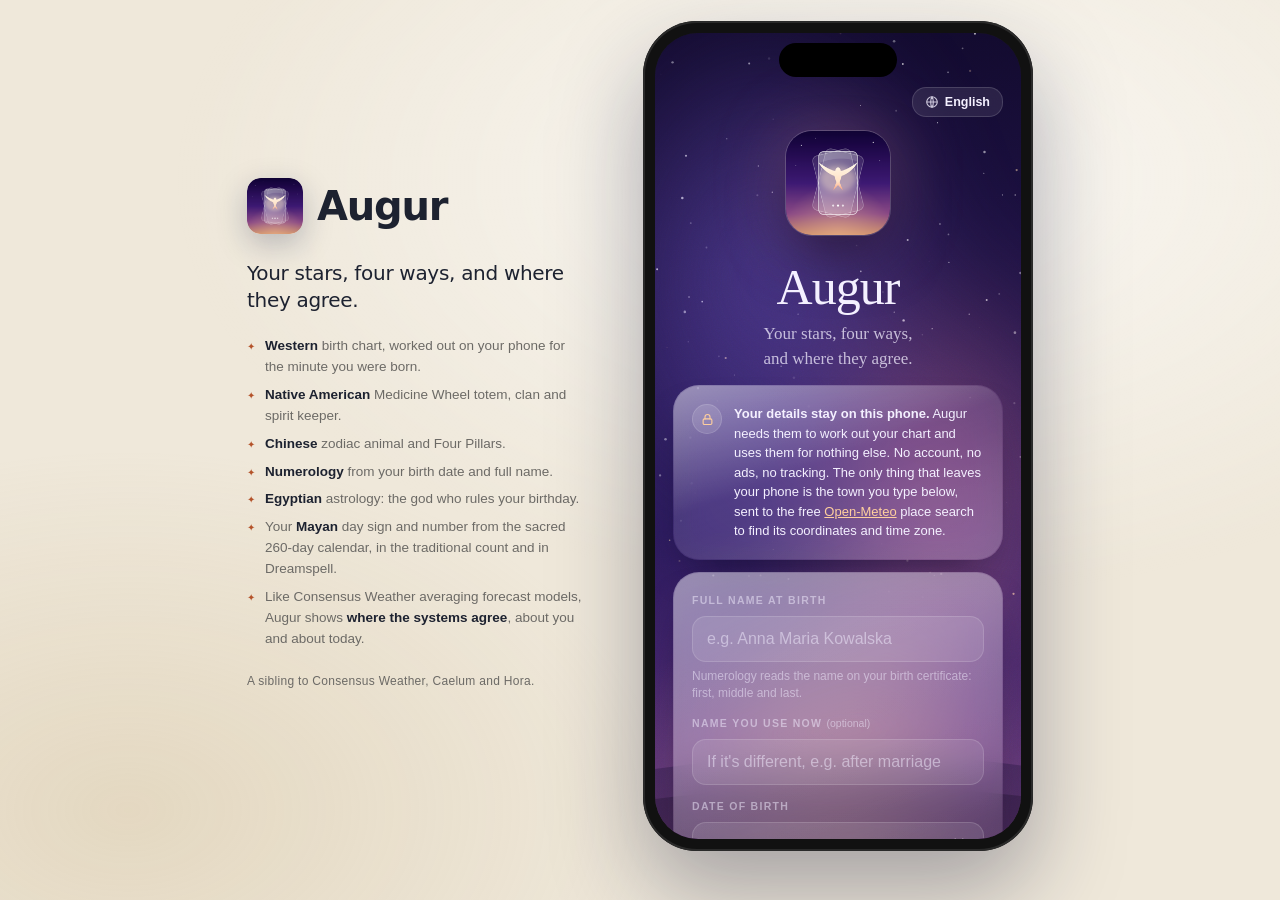
==== commit b4d42bfa: "v1.4.0: Week view, Egyptian & Mayan systems, a quote for every day, new logo, all 33 languages" ====
--- a/index.html
+++ b/index.html
@@ -1,155 +1,488 @@
-<!DOCTYPE html>
+<!doctype html>
 <html lang="en">
 <head>
 <meta charset="utf-8">
-<meta name="viewport" content="width=device-width, initial-scale=1, viewport-fit=cover, user-scalable=no">
-<title>Hora</title>
-<meta name="description" content="A clock, alarm, timer and stopwatch that tells you how right it is.">
-<meta name="theme-color" content="#0b1433">
+<meta name="viewport" content="width=device-width, initial-scale=1, viewport-fit=cover">
+<meta name="theme-color" content="#120a2e">
+<meta name="description" content="Your stars, four ways, and where they agree: Western, Native American and Chinese astrology and numerology.">
 <meta name="apple-mobile-web-app-capable" content="yes">
 <meta name="mobile-web-app-capable" content="yes">
 <meta name="apple-mobile-web-app-status-bar-style" content="black-translucent">
-<meta name="apple-mobile-web-app-title" content="Hora">
+<meta name="apple-mobile-web-app-title" content="Augur">
+<title>Augur</title>
 <link rel="manifest" href="manifest.webmanifest">
-<link rel="icon" href="icons/icon.svg" type="image/svg+xml">
+<link rel="icon" href="icons/icon-192.png" type="image/png">
 <link rel="apple-touch-icon" href="icons/apple-touch-icon.png">
-<link rel="stylesheet" href="style.css">
+<style>
+:root{
+  --page:#efe8da; --ink:#1d2230; --muted:#6c6a66;
+  --sky-top:#120a2e; --sky-mid:#2b1a5c; --sky-bot:#5b2f7a; --glow:rgba(255,170,150,.32);
+  --text:#f4f0ff; --dim:rgba(244,240,255,.74); --faint:rgba(244,240,255,.5);
+  --card:rgba(255,255,255,.09); --card2:rgba(255,255,255,.12); --line:rgba(255,255,255,.14);
+  --gold:#ffcf9e; --gold2:#ffe6c8; --rose:#ff9fb4; --accent:#b9a8ff; --good:#5fe3a1; --bad:#ff8a80; --bg:#120a2e;
+  /* the gold-to-rose of the icon's orbit: numbers, the agreement ring, the main button */
+  --grad:linear-gradient(115deg,#ffe6b4 0%,#ffbf96 45%,#ff93ac 100%); --btn-ink:#2a1236;
+  /* frosted glass: a soft fill and a lit edge, brighter at the top left like the icon's cards */
+  --glass:linear-gradient(160deg,rgba(255,255,255,.14),rgba(255,255,255,.05) 55%,rgba(255,255,255,.09));
+  --edge:linear-gradient(160deg,rgba(255,255,255,.42),rgba(255,255,255,.07) 45%,rgba(255,255,255,.16));
+  --lift:0 22px 44px -22px rgba(6,3,28,.7);
+  --aurora1:rgba(255,140,170,.42); --aurora2:rgba(150,120,255,.40); --aurora3:rgba(255,205,150,.30);
+  --fire:#ff9a78; --earth:#e9c46a; --air:#8fd6ff; --water:#a99bff;
+  --wood:#6fd38e; --metal:#e6e2d8; --wateri:#7fa8ff;
+  --display:ui-rounded,"SF Pro Rounded","SF Pro Display",-apple-system,BlinkMacSystemFont,system-ui,"Segoe UI",Roboto,sans-serif;
+  --sans:-apple-system,BlinkMacSystemFont,"SF Pro Text","Helvetica Neue",Roboto,sans-serif;
+  --serif:"New York","Iowan Old Style","Palatino Linotype",Palatino,Georgia,serif;
+  color-scheme:dark;
+}
+/* skins */
+.dawn{--sky-top:#2a1b6a; --sky-mid:#77479a; --sky-bot:#e0828e; --glow:rgba(255,205,150,.55); --bg:#2a1b6a; --gold:#ffe2bc; --gold2:#fff2de;
+  --aurora1:rgba(255,170,150,.45); --aurora2:rgba(190,140,255,.35); --aurora3:rgba(255,225,170,.40)}
+.paper{--sky-top:#f7f1e6; --sky-mid:#f1e7d8; --sky-bot:#ecdcca; --glow:rgba(255,180,150,.35); --bg:#f7f1e6;
+  --text:#22182e; --dim:rgba(34,24,46,.72); --faint:rgba(34,24,46,.5); --card:rgba(255,255,255,.6); --card2:rgba(60,30,40,.06); --line:rgba(60,30,40,.11);
+  --gold:#b4532a; --gold2:#8a3d1c; --rose:#c2416b; --accent:#6a52c7; --good:#2f9d68; --bad:#c0392b;
+  --grad:linear-gradient(115deg,#c0662e 0%,#c24a54 55%,#a8376e 100%); --btn-ink:#fff;
+  --glass:linear-gradient(160deg,rgba(255,255,255,.86),rgba(255,255,255,.58));
+  --edge:linear-gradient(160deg,#fff,rgba(60,30,40,.1) 60%,rgba(60,30,40,.06));
+  --lift:0 20px 40px -24px rgba(80,40,30,.35);
+  --aurora1:rgba(255,160,150,.30); --aurora2:rgba(170,140,255,.18); --aurora3:rgba(255,210,150,.30);
+  --fire:#d9603b; --earth:#b08a2a; --air:#2f8fc7; --water:#5b5fc7; --metal:#8a8070; color-scheme:light}
+
+*{box-sizing:border-box; margin:0; padding:0; -webkit-tap-highlight-color:transparent}
+html,body{height:100%}
+body{background:var(--page); color:var(--ink); font:15px/1.5 var(--sans); display:flex; align-items:center; justify-content:center; gap:56px; padding:32px 32px 60px; overflow:hidden}
+body::before{content:""; position:fixed; inset:0; pointer-events:none;
+  background:radial-gradient(1200px 700px at 70% 20%,rgba(255,255,255,.7),transparent 60%),radial-gradient(900px 600px at 10% 90%,rgba(196,170,120,.25),transparent 60%)}
+button,input,select{font-family:inherit}
+
+/* desktop side panel, like Hora */
+.side{position:relative; max-width:340px}
+.brand{display:flex; align-items:center; gap:14px; margin-bottom:26px}
+.brand img{width:56px; height:56px; border-radius:14px; box-shadow:0 10px 30px rgba(20,30,70,.25)}
+.brand h1{font-family:var(--display); font-weight:800; font-size:40px; letter-spacing:-1.2px}
+.side .lede{font-family:var(--display); font-weight:500; font-size:20px; line-height:1.35; letter-spacing:-.3px; margin-bottom:22px}
+.side .how{font-size:13.5px; line-height:1.55; color:var(--muted)}
+.side .how b{color:var(--ink); font-weight:600}
+.side .how li{list-style:none; padding-left:18px; position:relative; margin-bottom:7px}
+.side .how li::before{content:"✦"; position:absolute; left:0; top:3px; font-size:10px; color:#b4532a}
+.side .fam{margin-top:22px; font-size:12px; color:var(--muted); letter-spacing:.3px}
+
+/* phone */
+.phone{position:relative; width:390px; height:844px; max-height:calc(100vh - 70px); aspect-ratio:390/844; border-radius:54px; padding:12px; background:#111;
+  box-shadow:0 40px 90px rgba(25,30,60,.35),0 0 0 2px #2a2a2a inset; flex:none}
+.screen{position:relative; width:100%; height:100%; border-radius:43px; overflow:hidden; isolation:isolate; color:var(--text);
+  background:linear-gradient(180deg,var(--sky-top) 0%,var(--sky-mid) 62%,var(--sky-bot) 100%)}
+.notch{position:absolute; top:10px; left:50%; transform:translateX(-50%); width:118px; height:34px; border-radius:20px; background:#000; z-index:50}
+#stars{position:absolute; inset:0; width:100%; height:100%; pointer-events:none; z-index:0}
+.paper #stars{opacity:0}
+.glow{position:absolute; left:-30%; right:-30%; bottom:-34%; height:62%; pointer-events:none; z-index:0; background:radial-gradient(closest-side,var(--glow),transparent)}
+.hills{position:absolute; left:0; right:0; bottom:0; height:140px; pointer-events:none; z-index:0; opacity:.55}
+.paper .hills{opacity:.18}
+/* slow aurora behind everything, and a fine film grain on top of the sky */
+.aurora{position:absolute; inset:-25%; z-index:0; pointer-events:none; filter:blur(48px)}
+.aurora i{position:absolute; border-radius:50%; animation:drift 28s ease-in-out infinite alternate}
+.aurora i:nth-child(1){width:70%; height:46%; left:2%; top:14%; background:radial-gradient(closest-side,var(--aurora2),transparent)}
+.aurora i:nth-child(2){width:62%; height:42%; right:0; top:34%; background:radial-gradient(closest-side,var(--aurora1),transparent); animation-duration:34s; animation-delay:-12s}
+.aurora i:nth-child(3){width:56%; height:34%; left:22%; bottom:6%; background:radial-gradient(closest-side,var(--aurora3),transparent); animation-duration:40s; animation-delay:-20s}
+@keyframes drift{from{transform:translate3d(-6%,-3%,0) scale(1)} to{transform:translate3d(7%,5%,0) scale(1.14)}}
+.screen::after{content:""; position:absolute; inset:0; z-index:1; pointer-events:none; opacity:.09; mix-blend-mode:overlay;
+  background-image:url("data:image/svg+xml,%3Csvg xmlns='http://www.w3.org/2000/svg' width='160' height='160'%3E%3Cfilter id='n'%3E%3CfeTurbulence type='fractalNoise' baseFrequency='.9' numOctaves='2' stitchTiles='stitch'/%3E%3C/filter%3E%3Crect width='160' height='160' filter='url(%23n)'/%3E%3C/svg%3E")}
+.paper .screen::after{opacity:.05; mix-blend-mode:multiply}
+@media (max-width:560px){
+  body{padding:0; gap:0; background:var(--sky-top)} body::before,.side{display:none}
+  html,body{overscroll-behavior:none}
+  .phone{width:100vw; height:100vh; height:100dvh; max-height:none; border-radius:0; padding:0; box-shadow:none; aspect-ratio:auto}
+  .screen{border-radius:0} .notch{display:none}
+  main{padding-top:calc(env(safe-area-inset-top) + 18px) !important}
+}
+
+/* scroll area */
+main{position:absolute; inset:0; z-index:2; overflow-y:auto; overflow-x:hidden; padding:58px 18px 130px; scrollbar-width:none; overscroll-behavior:contain}
+main::-webkit-scrollbar{display:none}
+.view{display:none} .view.on{display:block}
+/* each block rises in, one after another */
+.view.on > *{animation:rise .6s cubic-bezier(.2,.8,.2,1) backwards}
+.view.on > *:nth-child(2){animation-delay:.05s} .view.on > *:nth-child(3){animation-delay:.1s} .view.on > *:nth-child(4){animation-delay:.15s}
+.view.on > *:nth-child(5){animation-delay:.2s} .view.on > *:nth-child(6){animation-delay:.25s} .view.on > *:nth-child(n+7){animation-delay:.3s}
+@keyframes rise{from{opacity:0; transform:translateY(14px) scale(.985)} to{opacity:1; transform:none}}
+
+/* type */
+h1,h2,h3{font-family:var(--display); font-weight:800; letter-spacing:-.6px; line-height:1.1}
+h1{font-size:32px; letter-spacing:-1.1px} h2{font-size:24px; margin-bottom:4px} h3{font-size:17px; letter-spacing:-.3px; margin:4px 0 6px}
+p{margin:.35em 0}
+.dim{color:var(--dim)} .faint{color:var(--faint)} .gold{color:var(--gold)} .small{font-size:13px} .tiny{font-size:11.5px}
+.mini-h{font-family:var(--display); font-weight:700; font-size:17px; letter-spacing:-.3px; margin-bottom:2px}
+.serif-p,.reading p{font-family:var(--serif); font-size:16.5px; line-height:1.58}
+.reading p b{font-family:var(--display); font-weight:700; color:var(--gold2); letter-spacing:-.2px}
+.paper .reading p b{color:var(--gold)}
+
+.top{display:flex; align-items:flex-start; justify-content:space-between; gap:10px; margin:2px 2px 16px}
+.top .date{font-size:11px; font-weight:700; letter-spacing:1.4px; text-transform:uppercase; color:var(--faint); margin-bottom:4px}
+.badge{display:inline-flex; align-items:center; gap:6px; font-size:11.5px; padding:6px 10px; border-radius:20px; background:var(--card); border:1px solid var(--line);
+  backdrop-filter:blur(14px); -webkit-backdrop-filter:blur(14px); white-space:nowrap; color:var(--text); margin-top:2px}
+.badge i{width:7px; height:7px; border-radius:50%; background:var(--gold); box-shadow:0 0 8px var(--gold)}
+
+/* cards */
+.card,.big3 .cell,.numbers .nb{background:var(--glass) padding-box,var(--edge) border-box; border:1px solid transparent;
+  backdrop-filter:blur(16px) saturate(1.2); -webkit-backdrop-filter:blur(16px) saturate(1.2); box-shadow:var(--lift)}
+.card{border-radius:26px; padding:18px; margin:0 0 12px}
+.card .label{font-size:10.5px; font-weight:700; letter-spacing:1.6px; text-transform:uppercase; color:var(--faint); margin-bottom:12px; display:flex; justify-content:space-between; gap:8px}
+/* numbers and the day's word in the gold-to-rose of the icon */
+.ring-n,.tone,.lucky,.numbers .v,.trait .n,.quote::before{background:var(--grad); -webkit-background-clip:text; background-clip:text; color:transparent}
+.tap{cursor:pointer} .card.tap{transition:transform .2s ease} .card.tap:active{transform:scale(.985)}
+.row{display:flex; gap:10px; align-items:center} .wrap{flex-wrap:wrap} .between{justify-content:space-between} .grow{flex:1; min-width:0}
+.grid2{display:grid; grid-template-columns:repeat(2,minmax(0,1fr)); gap:10px; margin-bottom:12px} .grid3{display:grid; grid-template-columns:repeat(3,minmax(0,1fr)); gap:8px}
+.chev::after{content:"›"; color:var(--faint); font-size:18px; line-height:1}
+.sw{display:inline-block; width:16px; height:16px; border-radius:50%; vertical-align:-3px; margin-right:6px; box-shadow:0 0 0 1px var(--line)}
+
+/* today hero: the agreement ring */
+.hero{text-align:center; padding:6px 6px 20px}
+.ringwrap{position:relative; width:196px; height:196px; margin:0 auto 14px; isolation:isolate}
+.ringwrap::before{content:""; position:absolute; inset:6px; border-radius:50%; z-index:-1; filter:blur(22px); opacity:.75;
+  background:conic-gradient(from 210deg,transparent,var(--aurora3),var(--aurora1),transparent 70%)}
+.ring{width:100%; height:100%; display:block}
+.ring-track{fill:none; stroke:var(--line); stroke-width:10}
+.ring-seg{fill:none; stroke:var(--card2); stroke-width:10; stroke-linecap:round}
+.ring-seg.on{stroke:url(#ring-grad); filter:drop-shadow(0 0 7px rgba(255,170,160,.7))}
+.paper .ring-seg.on{filter:none}
+.paper #ring-grad stop:nth-child(1){stop-color:#c0662e} .paper #ring-grad stop:nth-child(2){stop-color:#c24a54} .paper #ring-grad stop:nth-child(3){stop-color:#a8376e}
+.ring-in{position:absolute; inset:28px; border-radius:50%; display:flex; flex-direction:column; align-items:center; justify-content:center;
+  background:var(--glass) padding-box,var(--edge) border-box; border:1px solid transparent;
+  backdrop-filter:blur(12px); -webkit-backdrop-filter:blur(12px); box-shadow:0 22px 44px -16px rgba(6,3,28,.65)}
+.paper .ring-in{box-shadow:0 18px 40px -18px rgba(80,40,30,.3)}
+.ring-n{font-family:var(--display); font-weight:800; font-size:56px; letter-spacing:-2.4px; line-height:1}
+.ring-n small{font-size:22px; letter-spacing:0; margin-left:2px; opacity:.6}
+.ring-l{font-size:10.5px; font-weight:700; letter-spacing:1.8px; text-transform:uppercase; color:var(--faint); margin-top:5px}
+.kicker{font-size:10.5px; font-weight:700; letter-spacing:1.8px; text-transform:uppercase; color:var(--faint)}
+.tone{font-family:var(--serif); font-style:italic; font-weight:500; font-size:42px; letter-spacing:-1px; line-height:1.08; margin:6px 0 4px; padding:0 4px}
+.tone-t{font-family:var(--serif); font-size:16px; color:var(--dim); margin-bottom:6px}
+
+.vote{display:flex; gap:10px; padding:10px 0; border-top:1px solid var(--line)} .vote:first-child{border-top:0}
+.vote .sys{width:86px; flex:none; font-size:10.5px; font-weight:700; color:var(--faint); text-transform:uppercase; letter-spacing:1px; padding-top:3px}
+.vote .t{font-family:var(--display); font-weight:700} .vote .t.match{color:var(--gold)}
+.trait{display:flex; align-items:center; gap:12px; padding:11px 0; border-top:1px solid var(--line)} .trait:first-of-type{border-top:0}
+.trait .n{font-family:var(--display); font-weight:800; font-size:20px; letter-spacing:-.5px; width:44px; flex:none; text-align:center}
+.trait b{font-family:var(--display); font-weight:700}
+.dots{display:inline-flex; gap:3px; vertical-align:1px; margin-left:4px} .dots i{width:6px; height:6px; border-radius:50%; background:var(--card2)} .dots i.on{background:var(--gold)}
+
+.ratings .r{display:flex; align-items:center; gap:8px; margin:7px 0} .ratings .r span:first-child{width:50px; color:var(--dim); font-size:12.5px}
+.ratings .r span:last-child{width:10px; text-align:right; font-family:var(--display); font-weight:700}
+.bar{flex:1; height:6px; border-radius:3px; background:var(--card2); overflow:hidden} .bar i{display:block; height:100%; border-radius:3px; background:var(--grad); box-shadow:0 0 10px rgba(255,160,160,.45)}
+.lucky{font-family:var(--display); font-weight:800; font-size:52px; letter-spacing:-2px; line-height:1}
+.quote-card{text-align:center; padding:20px 18px}
+.quote{font-family:var(--serif); font-style:italic; font-size:20px; line-height:1.42}
+.quote::before{content:"“"; display:block; font-size:44px; line-height:.6; margin:6px 0 8px; font-style:normal}
+.by{margin-top:10px; color:var(--faint); font-size:11px; font-weight:700; letter-spacing:1.2px; text-transform:uppercase}
+
+/* me */
+.big3 .cell{border-radius:22px; padding:14px 8px 12px; text-align:center}
+.big3 .glyph{font-family:var(--serif); font-size:30px; color:var(--gold); line-height:1.15}
+.big3 .what{font-size:10px; font-weight:700; color:var(--faint); text-transform:uppercase; letter-spacing:1.3px}
+.big3 .sign{font-family:var(--display); font-weight:700; font-size:16px; letter-spacing:-.3px}
+.big3{margin-bottom:12px}
+.warn{font-size:12.5px; line-height:1.5; color:var(--dim); padding:10px 12px; border-radius:14px; border:1px dashed var(--line); margin:0 0 12px}
+.warn b{color:var(--text)}
+
+/* systems */
+.tabs{display:flex; gap:6px; overflow-x:auto; scrollbar-width:none; margin:0 -18px 14px; padding:0 18px} .tabs::-webkit-scrollbar{display:none}
+.tabs button{flex:none; border:1px solid var(--line); background:var(--card); color:var(--text); padding:8px 13px; border-radius:14px; font-size:12.5px; font-weight:600; cursor:pointer;
+  backdrop-filter:blur(12px); -webkit-backdrop-filter:blur(12px)}
+.tabs button.on{background:var(--text); color:var(--sky-top); border-color:transparent}
+table.list{width:100%; border-collapse:collapse; font-size:14px} table.list td{padding:9px 4px; border-top:1px solid var(--line); vertical-align:top}
+table.list tr:first-child td{border-top:0} table.list td.g{width:30px; color:var(--gold); font-family:var(--serif); font-size:17px; text-align:center}
+table.list td.r{text-align:right; color:var(--dim); white-space:nowrap}
+.wheel{display:block; width:100%; max-width:330px; margin:0 auto 6px}
+.facts{margin-top:12px} .facts div{background:var(--card2); border-radius:14px; padding:9px 8px; text-align:center}
+.facts span{display:block; font-size:10px; font-weight:700; letter-spacing:1.1px; text-transform:uppercase; color:var(--faint)}
+.facts b{font-family:var(--display); font-size:13.5px; font-weight:700}
+.facts .sw{width:11px; height:11px; vertical-align:-1px; margin-right:4px}
+.pillars{display:grid; grid-template-columns:repeat(4,minmax(0,1fr)); gap:8px; text-align:center}
+.pillars .p{background:var(--card2); border-radius:16px; padding:10px 4px}
+.pillars .han{font-size:28px; line-height:1.15; font-family:"Songti SC","Noto Serif SC","PingFang SC",serif}
+.pillars .lab{font-size:10px; font-weight:700; letter-spacing:1.1px; text-transform:uppercase; color:var(--faint)}
+.el-wood{color:var(--wood)} .el-fire{color:var(--fire)} .el-earth{color:var(--earth)} .el-metal{color:var(--metal)} .el-water{color:var(--wateri)}
+.numbers{display:grid; grid-template-columns:repeat(3,minmax(0,1fr)); gap:8px; margin-bottom:12px}
+.numbers .nb{border-radius:20px; padding:12px 6px; text-align:center; color:inherit; font:inherit; cursor:pointer}
+.numbers .v{font-family:var(--display); font-weight:800; font-size:30px; letter-spacing:-1px; line-height:1.1}
+.numbers .k{font-size:10px; font-weight:700; color:var(--faint); text-transform:uppercase; letter-spacing:1px}
+.pill{display:inline-flex; align-items:center; gap:4px; padding:3px 9px; border-radius:10px; background:var(--card2); font-size:12px; color:var(--dim); font-weight:600}
+
+/* buttons & forms */
+.btn{display:inline-flex; align-items:center; justify-content:center; gap:6px; width:100%; padding:15px; border-radius:16px; border:0; cursor:pointer;
+  background:var(--grad); color:var(--btn-ink); font-weight:700; font-size:15.5px; letter-spacing:-.1px; transition:transform .12s,box-shadow .2s;
+  box-shadow:inset 0 1px 0 rgba(255,255,255,.55),0 14px 30px -12px rgba(255,140,165,.75)}
+.paper .btn{box-shadow:inset 0 1px 0 rgba(255,255,255,.35),0 14px 28px -14px rgba(168,55,110,.6)}
+.btn:active{transform:scale(.97)} .btn:disabled{opacity:.4}
+.btn.ghost{background:var(--glass) padding-box,var(--edge) border-box; color:var(--text); border:1px solid transparent; box-shadow:none}
+.btn.danger{background:rgba(255,138,128,.14); color:var(--bad); border:1px solid rgba(255,138,128,.3); box-shadow:none}
+.btn.small{width:auto; padding:9px 14px; font-size:13px; border-radius:12px}
+.link{background:none; border:0; color:var(--gold); font:inherit; font-weight:600; padding:0; cursor:pointer}
+.field{margin:14px 0} .field label{display:block; font-size:10.5px; font-weight:700; letter-spacing:1.3px; text-transform:uppercase; color:var(--faint); margin-bottom:7px}
+.field .hint{font-size:12px; color:var(--faint); margin-top:6px; line-height:1.45}
+input,select{width:100%; font-size:16px; color:var(--text); background:var(--card); border:1px solid var(--line); border-radius:14px; padding:13px 14px; outline:none}
+input::placeholder{color:var(--faint)} input:focus,select:focus{border-color:var(--gold)}
+select option{background:var(--bg); color:var(--text)}
+.seg{display:flex; background:var(--card); border:1px solid var(--line); border-radius:14px; padding:4px; gap:4px}
+.seg button{flex:1; border:0; background:none; color:var(--dim); font-size:13.5px; font-weight:600; padding:9px 4px; border-radius:10px; cursor:pointer}
+.seg button.on{background:var(--text); color:var(--sky-top)}
+.results{margin-top:6px; border-radius:14px; overflow:hidden; border:1px solid var(--line)} .results:empty{display:none}
+.results button{display:block; width:100%; text-align:left; border:0; border-top:1px solid var(--line); background:var(--card2); color:var(--text); padding:11px 14px; font-size:14px; cursor:pointer}
+.results button:first-child{border-top:0} .results button small{color:var(--faint); display:block}
+.chosen{display:flex; align-items:center; gap:10px; background:var(--card2); border:1px solid var(--gold); border-radius:14px; padding:10px 12px; margin-top:8px}
+.welcome{text-align:center; padding:20px 0 8px}
+.welcome img{width:104px; height:104px; border-radius:26px; box-shadow:0 0 0 1px rgba(255,255,255,.18),0 24px 60px -10px rgba(6,3,28,.7),0 0 80px -10px rgba(255,150,170,.45); animation:float 7s ease-in-out infinite}
+@keyframes float{50%{transform:translateY(-6px)}}
+.welcome h1{font-family:var(--serif); font-weight:500; font-size:50px; letter-spacing:-1px; margin-top:18px}
+.welcome p{font-family:var(--serif); font-size:17px; color:var(--dim); margin-top:6px}
+.privacy{display:flex; gap:12px; align-items:flex-start; font-size:13px; line-height:1.5}
+.privacy .lock{width:30px; height:30px; border-radius:50%; flex:none; display:grid; place-items:center; background:var(--card2); border:1px solid var(--line)}
+.privacy .lock svg{width:15px; height:15px; stroke:var(--gold); fill:none; stroke-width:1.8; stroke-linecap:round}
+.privacy a{color:var(--gold)}
+
+/* ---- system pages: a headline card, fact chips, side-by-side pairs and sections that fold open */
+.sys-hero{text-align:center; padding:24px 20px 20px; position:relative; overflow:hidden}
+.sys-hero::before{content:""; position:absolute; inset:-40% -20% auto; height:80%; background:radial-gradient(closest-side,var(--aurora3),transparent); opacity:.6; pointer-events:none}
+.sys-hero > *{position:relative}
+.sys-art{display:flex; justify-content:center; margin-bottom:10px; min-height:64px; align-items:center}
+.sys-art .emoji{font-size:52px; line-height:1; filter:drop-shadow(0 8px 18px rgba(6,3,28,.4))}
+.sys-art .han-big{font-family:"Songti SC","Noto Serif SC","PingFang SC",serif; font-size:60px; line-height:1; background:var(--grad); -webkit-background-clip:text; background-clip:text; color:transparent}
+.sys-art .num-big{font-family:var(--display); font-weight:800; font-size:76px; letter-spacing:-3px; line-height:1; background:var(--grad); -webkit-background-clip:text; background-clip:text; color:transparent}
+.sys-art .maya-art{display:inline-flex; filter:drop-shadow(0 0 14px currentColor)}
+.sys-title{font-family:var(--serif); font-weight:500; font-style:italic; font-size:36px; letter-spacing:-.6px; margin:6px 0 4px}
+.sys-sub{font-size:13px; color:var(--dim); margin-bottom:12px}
+.sys-hero .serif-p{text-align:left}
+.chips{display:grid; grid-template-columns:repeat(auto-fit,minmax(130px,1fr)); gap:8px; margin:0 0 12px}
+.chip{border-radius:16px; padding:10px 12px; background:var(--glass) padding-box,var(--edge) border-box; border:1px solid transparent}
+.chip span{display:block; font-size:10px; font-weight:700; letter-spacing:1.2px; text-transform:uppercase; color:var(--faint); margin-bottom:3px}
+.chip b{font-family:var(--display); font-weight:700; font-size:13.5px; line-height:1.35}
+.chip .sw{width:11px; height:11px; vertical-align:-1px; margin-right:5px}
+.pair{display:grid; grid-template-columns:repeat(2,minmax(0,1fr)); gap:16px}
+.pair > div + div{border-left:1px solid var(--line); padding-left:16px}
+html[dir=rtl] .pair > div + div{border-left:0; border-right:1px solid var(--line); padding-left:0; padding-right:16px}
+@media (max-width:360px){ .pair{grid-template-columns:1fr} .pair > div + div{border-left:0; padding-left:0; border-top:1px solid var(--line); padding-top:12px} }
+details.fold{padding:0}
+details.fold summary{list-style:none; cursor:pointer; display:flex; align-items:center; gap:10px; padding:16px 18px; font-family:var(--display); font-weight:700; font-size:15px; letter-spacing:-.2px}
+details.fold summary::-webkit-details-marker{display:none}
+details.fold summary .hint{margin-left:auto; font-family:inherit; font-weight:500; font-size:11.5px; color:var(--faint); text-align:right; max-width:55%}
+details.fold summary::after{content:""; width:8px; height:8px; flex:none; border-right:1.6px solid var(--faint); border-bottom:1.6px solid var(--faint); transform:rotate(45deg) translateY(-3px); transition:transform .25s}
+details.fold[open] summary::after{transform:rotate(-135deg) translateX(-2px)}
+details.fold:not(:has(.hint)) summary::after{margin-left:auto}
+.fold-in{padding:0 18px 16px; animation:rise .4s cubic-bezier(.2,.8,.2,1)}
+.elbar{display:flex; height:10px; border-radius:6px; overflow:hidden; gap:2px}
+.elbar i{display:block; min-width:4px}
+.ellegend{display:flex; flex-wrap:wrap; gap:6px 14px; margin-top:10px; font-size:12px; color:var(--dim)}
+.ellegend i{display:inline-block; width:8px; height:8px; border-radius:50%; margin-right:5px; vertical-align:0}
+.egypt-hero{display:flex; align-items:center; gap:18px; text-align:left} .egypt-hero .grow{min-width:0; overflow-wrap:break-word}
+.cart-wrap{width:92px; flex:none} .cart-wrap svg{width:100%; height:auto; display:block}
+.maya-n{display:block}
+
+/* ---- Me: one tile per system */
+.sysgrid{display:grid; grid-template-columns:repeat(2,minmax(0,1fr)); gap:10px; margin-bottom:12px}
+.sys-tile{display:flex; flex-direction:column; align-items:flex-start; text-align:left; gap:2px; padding:14px; border-radius:22px; color:var(--text); font:inherit; cursor:pointer;
+  background:var(--glass) padding-box,var(--edge) border-box; border:1px solid transparent; box-shadow:var(--lift); min-width:0}
+.sys-tile .sys-mark{height:30px; display:flex; align-items:center; font-size:24px; color:var(--gold); margin-bottom:6px; font-family:"Songti SC","Noto Serif SC",var(--display); font-weight:800}
+.sys-tile .sys-name{font-size:10px; font-weight:700; letter-spacing:1.3px; text-transform:uppercase; color:var(--faint)}
+.sys-tile .mini-h{margin-top:2px}
+
+/* ---- the week */
+.wstrip{display:grid; grid-template-columns:repeat(7,minmax(0,1fr)); gap:6px; margin-top:6px}
+.wday{display:flex; flex-direction:column; align-items:center; gap:6px; padding:8px 0 6px; border:0; border-radius:14px; background:none; color:var(--dim); font:inherit; cursor:pointer}
+.wday .wd{font-size:10.5px; font-weight:700; letter-spacing:1px; text-transform:uppercase}
+.wday .wn{font-family:var(--display); font-weight:700; font-size:13px; color:var(--text)}
+.wday .wbar{display:flex; align-items:flex-end; width:10px; height:64px; border-radius:6px; background:var(--card2); overflow:hidden}
+.wday .wbar i{display:block; width:100%; border-radius:6px; background:var(--grad); opacity:.55}
+.wday.peak .wbar i{opacity:1; box-shadow:0 0 12px rgba(255,160,160,.6)}
+.wday.now{background:var(--card2)}
+.wday.now .wd{color:var(--text)}
+.week-teaser .wday{cursor:inherit; padding:4px 0}
+.week-teaser .wday .wbar{height:40px}
+.week-hero{text-align:center; padding:22px 16px 16px}
+.moments{list-style:none; margin:0; padding:0}
+.moments li{position:relative; padding:9px 0 9px 20px; border-top:1px solid var(--line); font-size:14px; line-height:1.45}
+.moments li:first-child{border-top:0}
+.moments li::before{content:""; position:absolute; left:2px; top:16px; width:7px; height:7px; border-radius:50%; background:var(--grad); box-shadow:0 0 8px var(--rose)}
+html[dir=rtl] .moments li{padding:9px 20px 9px 0} html[dir=rtl] .moments li::before{left:auto; right:2px}
+.area{padding:12px 0; border-top:1px solid var(--line)} .area:first-of-type{border-top:0; padding-top:2px}
+.area-h{display:flex; align-items:center; justify-content:space-between; margin-bottom:4px}
+.area-h b{font-family:var(--display); font-weight:700; font-size:15px}
+/* tab bar: a floating glass pill, like Hora's bar lifted off the edge */
+nav.bar{position:absolute; left:14px; right:14px; bottom:16px; height:66px; padding:8px 6px; display:flex; justify-content:space-around; align-items:center; z-index:20; border-radius:26px;
+  background:color-mix(in srgb,var(--sky-top) 58%,transparent) padding-box,var(--edge) border-box; border:1px solid transparent;
+  backdrop-filter:blur(24px) saturate(1.4); -webkit-backdrop-filter:blur(24px) saturate(1.4); box-shadow:0 18px 40px -14px rgba(6,3,28,.7)}
+.paper nav.bar{background:rgba(255,255,255,.72) padding-box,var(--edge) border-box; box-shadow:0 16px 36px -18px rgba(80,40,30,.35)}
+nav.bar .in{display:contents}
+nav.bar button{display:flex; flex-direction:column; align-items:center; justify-content:center; gap:3px; height:50px; font-size:10.5px; font-weight:600; color:var(--faint); cursor:pointer; position:relative; flex:1; max-width:76px; border:0; background:none; z-index:0; transition:color .2s}
+nav.bar svg{width:22px; height:22px; stroke:currentColor; fill:none; stroke-width:1.6; stroke-linecap:round; stroke-linejoin:round; transition:transform .25s}
+nav.bar button.on{color:var(--text)}
+nav.bar button.on svg{transform:scale(1.06)}
+nav.bar button.on::before{content:""; position:absolute; inset:0 4px; border-radius:18px; background:var(--card2); z-index:-1}
+nav.bar button.on::after{content:""; position:absolute; top:5px; right:16px; width:5px; height:5px; border-radius:50%; background:var(--grad); box-shadow:0 0 8px var(--rose)}
+@media (max-width:560px){ nav.bar{bottom:calc(10px + env(safe-area-inset-bottom))} }
+
+/* sheet */
+#sheet{position:absolute; inset:0; z-index:30; display:none; background:rgba(8,4,24,.42); backdrop-filter:blur(3px); -webkit-backdrop-filter:blur(3px)}
+#sheet.on{display:block}
+#sheet .panel{position:absolute; left:0; right:0; bottom:0; max-height:88%; overflow-y:auto; scrollbar-width:none; padding:10px 20px 34px; border-radius:30px 30px 0 0;
+  background:linear-gradient(color-mix(in srgb,var(--sky-mid) 86%,#fff 6%),color-mix(in srgb,var(--sky-top) 96%,transparent)) padding-box,var(--edge) border-box; border:1px solid transparent; border-bottom:0;
+  box-shadow:0 -20px 50px -20px rgba(6,3,28,.6); animation:up .42s cubic-bezier(.2,.9,.25,1)}
+#sheet .panel::-webkit-scrollbar{display:none}
+@keyframes up{from{transform:translateY(105%)} to{transform:none}}
+#sheet .grab{width:38px; height:5px; border-radius:3px; background:var(--faint); opacity:.6; margin:0 auto 14px}
+#sheet h2{font-size:28px} #sheet h3{margin-top:14px}
+#toast{position:absolute; left:50%; top:60px; transform:translateX(-50%); z-index:70; padding:9px 14px; border-radius:16px; font-size:13px; font-weight:600; background:var(--text); color:var(--sky-top); display:none; white-space:nowrap}
+@media (prefers-reduced-motion:reduce){ .view.on > *,#sheet .panel,.aurora i,.welcome img{animation:none} }
+@media print{ body{display:block; overflow:visible; padding:0} .side,nav.bar,.notch{display:none} .phone{width:auto; height:auto; max-height:none; padding:0; box-shadow:none; background:none}
+  .screen,main{position:static; overflow:visible; height:auto; border-radius:0} }
+/* language */
+.langpill-row{display:flex; justify-content:flex-end; margin:-4px 0 -6px}
+.langpill{display:inline-flex; align-items:center; gap:6px; border:1px solid var(--line); background:var(--card); color:var(--text); font-size:12.5px; font-weight:600;
+  padding:7px 12px; border-radius:14px; cursor:pointer; backdrop-filter:blur(12px); -webkit-backdrop-filter:blur(12px)}
+.langpill::before{content:""; width:14px; height:14px; background:currentColor; opacity:.8;
+  -webkit-mask:url("data:image/svg+xml,%3Csvg xmlns='http://www.w3.org/2000/svg' viewBox='0 0 24 24' fill='none' stroke='black' stroke-width='2'%3E%3Ccircle cx='12' cy='12' r='9'/%3E%3Cpath d='M3 12h18M12 3c3 3 3 15 0 18M12 3c-3 3-3 15 0 18'/%3E%3C/svg%3E") center/contain no-repeat;
+  mask:url("data:image/svg+xml,%3Csvg xmlns='http://www.w3.org/2000/svg' viewBox='0 0 24 24' fill='none' stroke='black' stroke-width='2'%3E%3Ccircle cx='12' cy='12' r='9'/%3E%3Cpath d='M3 12h18M12 3c3 3 3 15 0 18M12 3c-3 3-3 15 0 18'/%3E%3C/svg%3E") center/contain no-repeat}
+.langrow{display:flex; justify-content:space-between; align-items:center; width:100%; border:0; background:none; color:var(--text); font-size:15px; font-weight:600;
+  padding:11px 10px; border-radius:12px; cursor:pointer; text-align:start}
+.langrow + .langrow{border-top:1px solid var(--line)}
+.langrow.on{background:var(--card2); color:var(--gold)}
+.langbtn{display:flex; justify-content:space-between; align-items:center; width:100%; font-size:16px; color:var(--text); background:var(--card); border:1px solid var(--line);
+  border-radius:14px; padding:13px 14px; cursor:pointer; text-align:start}
+/* right-to-left (Arabic, Persian) */
+[dir="rtl"] .chev::after{content:"‹"}
+[dir="rtl"] .langpill-row{justify-content:flex-start}
+[dir="rtl"] table.list td.r{text-align:left}
+[dir="rtl"] .side .how li{padding-left:0; padding-right:18px} [dir="rtl"] .side .how li::before{left:auto; right:0}
+</style>
 </head>
 <body>
 <aside class="side">
-  <div class="brand"><img src="icons/icon.svg" alt=""><h1>Hora</h1></div>
-  <p class="lede">A clock, alarm, timer and stopwatch that tells you how right it is. The background is the real sky over Gliwice right now.</p>
+  <div class="brand"><img src="icons/icon-192.png" alt=""><h1>Augur</h1></div>
+  <p class="lede" data-i18n="tagline"></p>
   <ul class="how">
-    <li><b>Tap the clock</b> for the analog face. Tap the weather for the next hours.</li>
-    <li><b>Drag the time ruler</b> under World: the map's day and night move with it, so you can plan a call.</li>
-    <li><b>Sleep</b> sets a bedtime reminder and a wake-up alarm from one dial.</li>
-    <li><b>Swipe an alarm left</b> to skip its next ring or delete it.</li>
-    <li><b>Timers:</b> drag the ring, tap the time for a wheel, or tap a preset. Edit presets to make them yours.</li>
-    <li><b>Stopwatch:</b> tap the face to switch between analog and digital.</li>
+    <li data-i18n-html="sideWestern"></li>
+    <li data-i18n-html="sideNative"></li>
+    <li data-i18n-html="sideChinese"></li>
+    <li data-i18n-html="sideNumerology"></li>
+    <li data-i18n-html="sideEgyptian"></li>
+    <li data-i18n-html="sideMayan"></li>
+    <li data-i18n-html="sideAgree"></li>
   </ul>
-  <p class="keys"><kbd>Space</kbd> start / stop · <kbd>L</kbd> lap · <kbd>R</kbd> reset · <kbd>1</kbd>–<kbd>5</kbd> tabs</p>
-  <p class="fam">A sibling to Consensus Weather, Fidelis, Vestis and Caelum</p>
+  <p class="fam" data-i18n="sideFamily"></p>
 </aside>
 
-<div class="phone">
-<div class="screen" id="screen">
-  <div class="island" id="island">
-    <div class="isl-c"><svg class="iring" viewBox="0 0 24 24"><circle class="bg" cx="12" cy="12" r="9"/><circle class="fgc" id="iArc" cx="12" cy="12" r="9" transform="rotate(-90 12 12)"/></svg><span class="itl" id="iL"></span><span class="itm" id="iT"></span></div>
-    <div class="isl-x">
-      <div class="xtop"><svg class="iring" viewBox="0 0 24 24"><circle class="bg" cx="12" cy="12" r="9"/><circle class="fgc" id="xArc" cx="12" cy="12" r="9" transform="rotate(-90 12 12)"/></svg>
-        <div class="xmeta"><b id="xL">—</b><span id="xS">—</span></div><div class="xbig" id="xT">0:00</div></div>
-      <div class="xbar"><i id="xP"></i></div>
-      <div class="xbtns" id="xB"></div>
-    </div>
-  </div>
-  <div class="stars" id="stars"></div>
-  <div class="glow" id="glow"></div>
-  <div class="veil"></div>
-
-  <!-- Clock -->
-  <section class="view show" id="vClock">
-    <div class="hero" id="hero">
-      <div class="htop"><span class="badge idle" id="sync"><i></i><span id="syncTxt">Checking clock…</span></span><span class="hcity"><svg viewBox="0 0 24 24"><path d="M12 2a7 7 0 0 0-7 7c0 5.2 7 13 7 13s7-7.8 7-13a7 7 0 0 0-7-7zm0 9.5A2.5 2.5 0 1 1 12 6.5a2.5 2.5 0 0 1 0 5z"/></svg>Gliwice</span></div>
-      <div class="face" id="face">
-        <div class="digi" id="digi"></div>
-        <svg id="analog" viewBox="0 0 240 240" aria-label="Analog clock"></svg>
+<div class="phone"><div class="screen" id="screen">
+  <div class="notch"></div>
+  <canvas id="stars"></canvas>
+  <div class="aurora" aria-hidden="true"><i></i><i></i><i></i></div>
+  <div class="glow"></div>
+  <svg class="hills" viewBox="0 0 390 140" preserveAspectRatio="none" aria-hidden="true">
+    <path d="M0 70 Q195 40 390 70 V140 H0Z" fill="#170f33" opacity=".55"/><path d="M0 100 Q195 74 390 100 V140 H0Z" fill="#0d0a22" opacity=".7"/>
+  </svg>
+
+  <main id="main">
+    <!-- first open -->
+    <section id="onboard" class="view">
+      <div class="langpill-row"><button type="button" class="langpill" id="f-lang" dir="auto"></button></div>
+      <div class="welcome">
+        <img src="icons/icon-192.png" alt="">
+        <h1>Augur</h1>
+        <p data-i18n-html="welcomeSub"></p>
       </div>
-      <div class="hdate" id="dateLine">—</div>
-      <div class="wxrow"><button class="wx" id="wx" hidden></button></div>
-      <div class="hgrid" id="hGrid"></div>
-    </div>
-    <div class="card" id="sunCard">
-      <div class="card-h"><h3>Daylight</h3><span class="cmeta" id="moonTxt"></span></div>
-      <div class="sunbig" id="sunBig">—</div>
-      <svg class="sunsvg" viewBox="0 0 320 86" id="sunSvg"></svg>
-      <div class="sunrow"><span><b id="rise">—</b></span><span id="goldTxt"></span><span><b id="set">—</b></span></div>
-    </div>
-    <div class="card">
-      <div class="card-h"><h3>World</h3><a id="editCities">Edit</a></div>
-      <div class="map"><canvas id="mapC"></canvas></div>
-      <div class="time">
-        <div class="label"><b id="tLabel">Now</b><span id="tDelta"></span><button class="chip" id="tNow">Back to now</button></div>
-        <div class="ruler" id="ruler"><canvas id="rulerC"></canvas></div>
+      <div class="card privacy">
+        <div class="lock"><svg viewBox="0 0 24 24"><rect x="5" y="11" width="14" height="9" rx="2"/><path d="M8 11V8a4 4 0 0 1 8 0v3"/></svg></div>
+        <div data-i18n-html="privacyCard"></div>
       </div>
-      <div id="world"></div>
-    </div>
-  </section>
-
-  <!-- Alarms -->
-  <section class="view" id="vAlarm">
-    <div class="head">
-      <div class="ttl">Alarms</div>
-      <div class="hbtns"><button class="ibtn acc" id="addAlarm" title="New alarm"><svg viewBox="0 0 24 24"><path d="M12 5v14M5 12h14"/></svg></button></div>
-    </div>
-    <div class="anext" id="aNext"></div>
-    <div class="card" id="sleepCard"></div>
-    <div id="alarmList"></div>
-    <div class="honest" id="webNote" data-native="<b>Alarms ring even when Hora is closed</b> or the phone is locked. If one is ever late, check Profile → Alarms on this phone."><b>Honest note:</b> as a web app, Hora can only ring while it's open on screen. Turn on <b>Keep screen awake</b> in Profile and leave it on the nightstand, or keep your phone's own alarm as a backup.</div>
-  </section>
-
-  <!-- Timer -->
-  <section class="view" id="vTimer">
-    <div class="head">
-      <div><div class="ttl">Timers</div><div class="sub" id="timerSub">Drag the ring, or pick a preset</div></div>
-      <div class="hbtns"><button class="ibtn acc" id="newTimer" title="New timer" style="display:none"><svg viewBox="0 0 24 24"><path d="M12 5v14M5 12h14"/></svg></button></div>
-    </div>
-    <div class="dialwrap" id="dialWrap">
-      <svg viewBox="0 0 300 300" id="dial"><g id="dTicks"></g><circle class="track" cx="150" cy="150" r="124"/><circle class="arc" id="dArc" cx="150" cy="150" r="124" transform="rotate(-90 150 150)"/><circle class="knob" id="dKnob" r="13" cx="150" cy="26"/></svg>
-      <div class="dcenter"><div class="big" id="dBig">05:00</div><div class="lbl" id="dLbl">—</div><div class="edit" id="dEdit">Set exact time</div></div>
-    </div>
-    <div class="cbar" id="tCtrls"></div>
-    <div class="setrow" id="tName"><svg viewBox="0 0 24 24"><path d="M4 20h4L19 9l-4-4L4 16z"/></svg><span>Name</span><b id="tNameV">Timer</b><i>›</i></div>
-    <div class="setrow" id="tSnd"><svg viewBox="0 0 24 24"><path d="M9 18V5l11-2v13"/><circle cx="6" cy="18" r="3"/><circle cx="17" cy="16" r="3"/></svg><span>When it ends</span><b id="tSndN">Ding</b><i>›</i></div>
-    <div class="card" id="tListCard" style="display:none"><div class="card-h"><h3>Running</h3><a id="tAll">Pause all</a></div><div id="tList"></div></div>
-    <div class="card"><div class="card-h"><h3>Presets</h3><a id="editPresets">Edit</a></div><div class="pgrid" id="presets"></div></div>
-  </section>
-
-  <!-- Stopwatch -->
-  <section class="view" id="vWatch">
-    <div class="head"><div><div class="ttl">Stopwatch</div><div class="sub" id="watchSub">Space to start, L for a lap</div></div></div>
-    <div class="swface" id="swFace"><svg viewBox="0 0 300 300" id="swSvg"></svg></div>
-    <div class="swdig" id="swDig"><div class="swbig" id="swBig">0:00<small>.00</small></div><div class="swlap" id="swLapD"></div></div>
-    <div class="cbar"><button class="cbtn" id="swL">Lap</button><span class="pill dim" id="swPace" style="visibility:hidden">—</span><button class="cbtn acc" id="swS">Start</button></div>
-    <div class="card" id="lapCard" style="display:none"><div class="card-h"><h3>Laps</h3><a id="copyLaps">Copy</a></div><div id="laps"></div></div>
-  </section>
-
-  <!-- Profile -->
-  <section class="view" id="vProfile">
-    <div class="head"><div><div class="ttl">Profile</div><div class="sub">Look, clock settings and how accurate Hora is</div></div></div>
-    <div class="card"><div class="card-h"><h3>Look</h3></div>
-      <div class="lab2">Background</div><div class="swatches" id="skins"></div>
-      <div class="lab2">Accent colour</div><div class="swatches" id="accents"></div>
-    </div>
-    <div class="card"><div class="card-h"><h3>Clock digits</h3></div><div class="fontpick" id="fontPick"></div></div>
-    <div class="card"><div class="card-h"><h3>Settings</h3></div><div id="toggles"></div></div>
-    <div class="card" id="defCard"><div class="card-h"><h3 id="defTitle">Make Hora your clock</h3></div><div id="defBody"></div></div>
-    <div class="card"><div class="card-h"><h3>How accurate is this?</h3></div>
-      <div class="honest" style="margin:0" id="accText">—</div>
-      <button class="btn ghost sm" id="resync" style="margin-top:10px">Check again</button>
-    </div>
-  </section>
-
-  <nav class="tabs" id="tabs">
-    <div class="tab on" data-v="vClock"><svg viewBox="0 0 24 24"><circle cx="12" cy="12" r="8.5"/><path d="M12 7.5V12l3 2"/></svg>Clock</div>
-    <div class="tab" data-v="vAlarm"><svg viewBox="0 0 24 24"><circle cx="12" cy="13" r="7"/><path d="M12 10v3l2 1.5M4.5 5.5l3-2.5M19.5 5.5l-3-2.5M7 19.5l-1.5 2M17 19.5l1.5 2"/></svg>Alarms</div>
-    <div class="tab" data-v="vTimer"><i class="live"></i><svg viewBox="0 0 24 24"><path d="M7 3h10M7 21h10M8 3c0 5 8 5 8 9s-8 4-8 9M16 3c0 5-8 5-8 9s8 4 8 9"/></svg>Timers</div>
-    <div class="tab" data-v="vWatch"><i class="live"></i><svg viewBox="0 0 24 24"><circle cx="12" cy="14" r="7.5"/><path d="M12 14V10M10 2.5h4M12 2.5v4M18.5 7.5l1.5-1.5"/></svg>Stopwatch</div>
-    <div class="tab" data-v="vProfile"><svg viewBox="0 0 24 24"><circle cx="12" cy="8.5" r="3.8"/><path d="M4.5 20c1.2-3.6 4-5.5 7.5-5.5s6.3 1.9 7.5 5.5"/></svg>Profile</div>
-  </nav>
-
-  <div class="scrim" id="scrim"></div>
-  <div class="sheet" id="sheet"><div class="grab"></div><div id="sheetBody"></div></div>
-
-  <div class="ring" id="ring">
-    <div class="rvis" id="rVis"></div><div class="rshade"></div>
-    <div class="rtop"><div class="rk" id="rK">Alarm</div><div class="rt" id="rT">07:00</div><div class="rl" id="rL">Work</div><div class="rs" id="rS"></div><div class="rw" id="rW"></div></div>
-    <div class="rb" id="rB"></div>
-  </div>
-  <div class="toast" id="toast"></div>
-</div>
-</div>
-<script src="scenes.js"></script>
+      <form id="form" class="card" autocomplete="off">
+        <div class="field" style="margin-top:2px">
+          <label for="f-birthname" data-i18n="fBirthName"></label>
+          <input id="f-birthname" required data-i18n-ph="fBirthNamePh" autocapitalize="words" dir="auto">
+          <div class="hint" data-i18n="fBirthNameHint"></div>
+        </div>
+        <div class="field">
+          <label for="f-name"><span data-i18n="fName"></span> <span style="text-transform:none; letter-spacing:0; font-weight:500" data-i18n="optional"></span></label>
+          <input id="f-name" data-i18n-ph="fNamePh" autocapitalize="words" dir="auto">
+        </div>
+        <div class="field">
+          <label for="f-date" data-i18n="fDate"></label>
+          <input id="f-date" type="date" required min="1900-01-01">
+        </div>
+        <div class="field">
+          <label data-i18n="fTime"></label>
+          <div class="seg" id="f-timemode">
+            <button type="button" data-v="exact" class="on" data-i18n="tExact"></button>
+            <button type="button" data-v="approx" data-i18n="tApprox"></button>
+            <button type="button" data-v="unknown" data-i18n="tUnknown"></button>
+          </div>
+          <div class="row" id="f-timerow" style="margin-top:8px">
+            <input id="f-time" type="time" class="grow" value="12:00">
+            <select id="f-spread" style="width:auto; display:none">
+              <option value="15"></option><option value="30" selected></option><option value="60"></option><option value="120"></option>
+            </select>
+          </div>
+          <div class="hint" id="f-timehint"></div>
+        </div>
+        <div class="field">
+          <label for="f-place" data-i18n="fPlace"></label>
+          <input id="f-place" data-i18n-ph="fPlacePh" autocapitalize="words" dir="auto">
+          <div class="results" id="f-results"></div>
+          <div id="f-chosen"></div>
+          <div class="hint"><span data-i18n="noNet"></span> <button type="button" class="link" id="f-manual" data-i18n="manual"></button></div>
+          <div id="f-manualbox" style="display:none">
+            <div class="grid2" style="margin:8px 0 0">
+              <input id="f-lat" inputmode="decimal" data-i18n-ph="latPh">
+              <input id="f-lon" inputmode="decimal" data-i18n-ph="lonPh">
+            </div>
+            <select id="f-tz" style="margin-top:8px"></select>
+          </div>
+        </div>
+        <button class="btn" id="f-go" type="submit" data-i18n="go"></button>
+        <p class="tiny faint" style="text-align:center; margin-top:10px" data-i18n="changeLater"></p>
+      </form>
+    </section>
+
+    <section id="v-today" class="view"></section>
+    <section id="v-week" class="view"></section>
+    <section id="v-me" class="view"></section>
+    <section id="v-systems" class="view"></section>
+    <section id="v-profile" class="view"></section>
+  </main>
+
+  <nav class="bar" id="nav" style="display:none"><div class="in">
+    <button data-v="today" class="on"><svg viewBox="0 0 24 24"><circle cx="12" cy="12" r="4"/><path d="M12 2v2M12 20v2M2 12h2M20 12h2M4.9 4.9l1.4 1.4M17.7 17.7l1.4 1.4M4.9 19.1l1.4-1.4M17.7 6.3l1.4-1.4"/></svg><span data-i18n="navToday"></span></button>
+    <button data-v="week"><svg viewBox="0 0 24 24"><rect x="3.5" y="5" width="17" height="15" rx="3"/><path d="M3.5 10h17M8 3v4M16 3v4"/><path d="M8 15.5l2.5-2 2.5 1.5 3-3"/></svg><span data-i18n="navWeek"></span></button>
+    <button data-v="me"><svg viewBox="0 0 24 24"><path d="M12 3l1.9 5.6H20l-4.9 3.6 1.9 5.8L12 14.4 7 18l1.9-5.8L4 8.6h6.1z"/></svg><span data-i18n="navMe"></span></button>
+    <button data-v="systems"><svg viewBox="0 0 24 24"><circle cx="12" cy="12" r="9"/><circle cx="12" cy="12" r="4.5"/><path d="M12 3v4.5M12 16.5V21M3 12h4.5M16.5 12H21"/></svg><span data-i18n="navSystems"></span></button>
+    <button data-v="profile"><svg viewBox="0 0 24 24"><circle cx="12" cy="8" r="4"/><path d="M4 21c1.5-4 4.5-6 8-6s6.5 2 8 6"/></svg><span data-i18n="navProfile"></span></button>
+  </div></nav>
+
+  <div id="sheet"><div class="panel"><div class="grab"></div><div id="sheet-body"></div></div></div>
+  <div id="toast"></div>
+</div></div>
+
+<!-- languages first: every module reads its words from them -->
+<script src="i18n.js"></script>
+<script src="i18n/en.js"></script>
+<script src="i18n/pl.js"></script><script src="i18n/de.js"></script><script src="i18n/uk.js"></script><script src="i18n/es.js"></script>
+<script src="i18n/fr.js"></script><script src="i18n/ru.js"></script><script src="i18n/zh.js"></script><script src="i18n/ja.js"></script>
+<script src="i18n/pt.js"></script><script src="i18n/nl.js"></script><script src="i18n/it.js"></script><script src="i18n/hi.js"></script>
+<script src="i18n/ar.js"></script><script src="i18n/el.js"></script><script src="i18n/cs.js"></script><script src="i18n/sv.js"></script>
+<script src="i18n/ko.js"></script><script src="i18n/id.js"></script><script src="i18n/bn.js"></script><script src="i18n/tr.js"></script>
+<script src="i18n/te.js"></script><script src="i18n/ro.js"></script><script src="i18n/hu.js"></script><script src="i18n/fi.js"></script>
+<script src="i18n/no.js"></script><script src="i18n/sk.js"></script><script src="i18n/sw.js"></script><script src="i18n/fa.js"></script>
+<script src="i18n/da.js"></script><script src="i18n/th.js"></script><script src="i18n/vi.js"></script><script src="i18n/bg.js"></script>
+<script src="astro.js"></script>
+<script src="chart.js"></script>
+<script src="native.js"></script>
+<script src="chinese.js"></script>
+<script src="numerology.js"></script>
+<script src="egyptian.js"></script>
+<script src="mayan.js"></script>
+<script src="texts.js"></script>
+<script src="quotes.js"></script>
+<script src="consensus.js"></script>
+<script src="daily.js"></script>
+<script src="week.js"></script>
+<script src="ui.js"></script>
+<script src="draw.js"></script>
+<script src="systems.js"></script>
 <script src="app.js"></script>
-<script>if("serviceWorker" in navigator && location.protocol==="https:") addEventListener("load",()=>navigator.serviceWorker.register("sw.js").catch(()=>{}));</script>
 </body>
 </html>
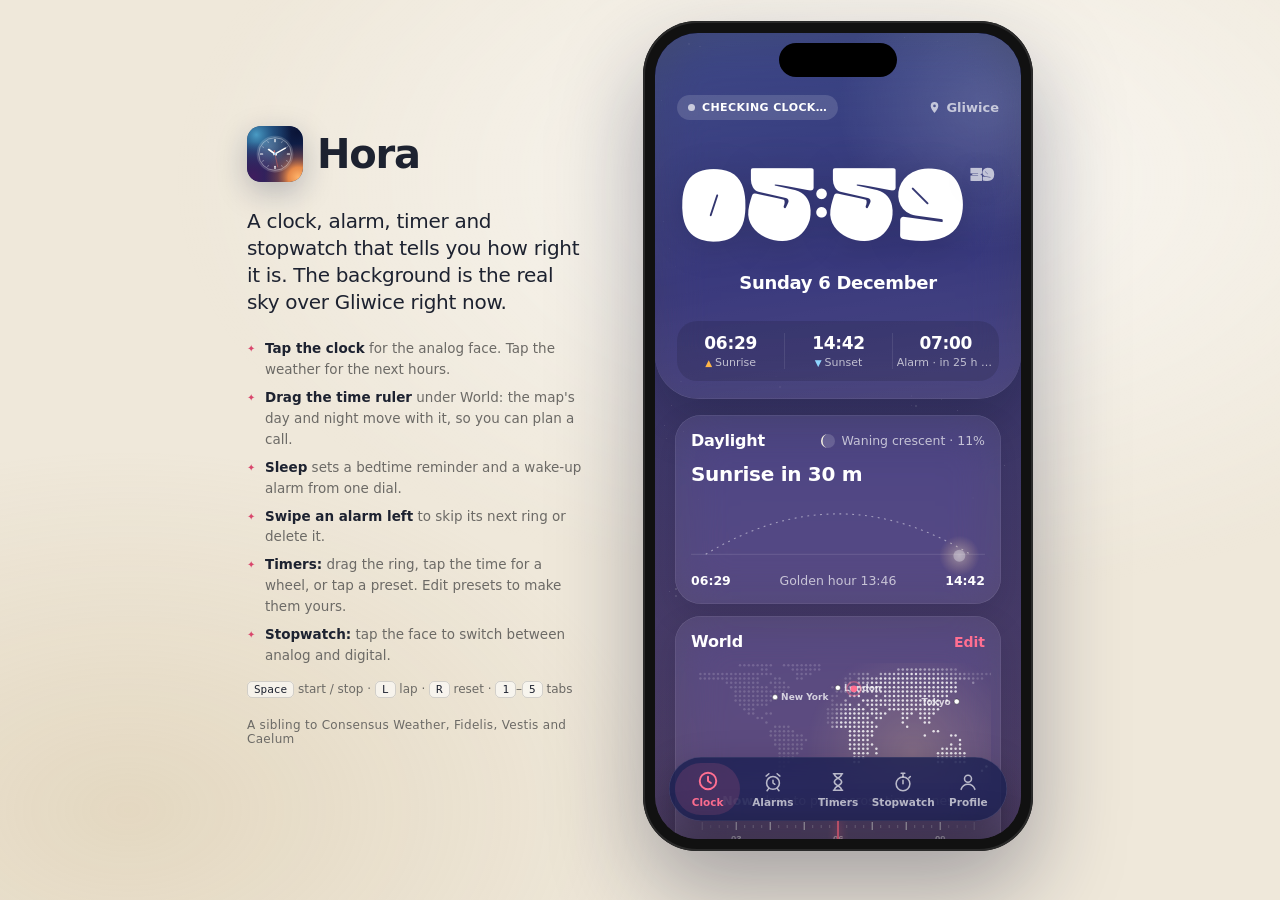
==== commit 261457d4: "Revert "v1.4.0: Week view, Egyptian & Mayan systems, a quote for every day, new logo, all 33 languag" ====
--- a/index.html
+++ b/index.html
@@ -1,488 +1,155 @@
-<!doctype html>
+<!DOCTYPE html>
 <html lang="en">
 <head>
 <meta charset="utf-8">
-<meta name="viewport" content="width=device-width, initial-scale=1, viewport-fit=cover">
-<meta name="theme-color" content="#120a2e">
-<meta name="description" content="Your stars, four ways, and where they agree: Western, Native American and Chinese astrology and numerology.">
+<meta name="viewport" content="width=device-width, initial-scale=1, viewport-fit=cover, user-scalable=no">
+<title>Hora</title>
+<meta name="description" content="A clock, alarm, timer and stopwatch that tells you how right it is.">
+<meta name="theme-color" content="#0b1433">
 <meta name="apple-mobile-web-app-capable" content="yes">
 <meta name="mobile-web-app-capable" content="yes">
 <meta name="apple-mobile-web-app-status-bar-style" content="black-translucent">
-<meta name="apple-mobile-web-app-title" content="Augur">
-<title>Augur</title>
+<meta name="apple-mobile-web-app-title" content="Hora">
 <link rel="manifest" href="manifest.webmanifest">
-<link rel="icon" href="icons/icon-192.png" type="image/png">
+<link rel="icon" href="icons/icon.svg" type="image/svg+xml">
 <link rel="apple-touch-icon" href="icons/apple-touch-icon.png">
-<style>
-:root{
-  --page:#efe8da; --ink:#1d2230; --muted:#6c6a66;
-  --sky-top:#120a2e; --sky-mid:#2b1a5c; --sky-bot:#5b2f7a; --glow:rgba(255,170,150,.32);
-  --text:#f4f0ff; --dim:rgba(244,240,255,.74); --faint:rgba(244,240,255,.5);
-  --card:rgba(255,255,255,.09); --card2:rgba(255,255,255,.12); --line:rgba(255,255,255,.14);
-  --gold:#ffcf9e; --gold2:#ffe6c8; --rose:#ff9fb4; --accent:#b9a8ff; --good:#5fe3a1; --bad:#ff8a80; --bg:#120a2e;
-  /* the gold-to-rose of the icon's orbit: numbers, the agreement ring, the main button */
-  --grad:linear-gradient(115deg,#ffe6b4 0%,#ffbf96 45%,#ff93ac 100%); --btn-ink:#2a1236;
-  /* frosted glass: a soft fill and a lit edge, brighter at the top left like the icon's cards */
-  --glass:linear-gradient(160deg,rgba(255,255,255,.14),rgba(255,255,255,.05) 55%,rgba(255,255,255,.09));
-  --edge:linear-gradient(160deg,rgba(255,255,255,.42),rgba(255,255,255,.07) 45%,rgba(255,255,255,.16));
-  --lift:0 22px 44px -22px rgba(6,3,28,.7);
-  --aurora1:rgba(255,140,170,.42); --aurora2:rgba(150,120,255,.40); --aurora3:rgba(255,205,150,.30);
-  --fire:#ff9a78; --earth:#e9c46a; --air:#8fd6ff; --water:#a99bff;
-  --wood:#6fd38e; --metal:#e6e2d8; --wateri:#7fa8ff;
-  --display:ui-rounded,"SF Pro Rounded","SF Pro Display",-apple-system,BlinkMacSystemFont,system-ui,"Segoe UI",Roboto,sans-serif;
-  --sans:-apple-system,BlinkMacSystemFont,"SF Pro Text","Helvetica Neue",Roboto,sans-serif;
-  --serif:"New York","Iowan Old Style","Palatino Linotype",Palatino,Georgia,serif;
-  color-scheme:dark;
-}
-/* skins */
-.dawn{--sky-top:#2a1b6a; --sky-mid:#77479a; --sky-bot:#e0828e; --glow:rgba(255,205,150,.55); --bg:#2a1b6a; --gold:#ffe2bc; --gold2:#fff2de;
-  --aurora1:rgba(255,170,150,.45); --aurora2:rgba(190,140,255,.35); --aurora3:rgba(255,225,170,.40)}
-.paper{--sky-top:#f7f1e6; --sky-mid:#f1e7d8; --sky-bot:#ecdcca; --glow:rgba(255,180,150,.35); --bg:#f7f1e6;
-  --text:#22182e; --dim:rgba(34,24,46,.72); --faint:rgba(34,24,46,.5); --card:rgba(255,255,255,.6); --card2:rgba(60,30,40,.06); --line:rgba(60,30,40,.11);
-  --gold:#b4532a; --gold2:#8a3d1c; --rose:#c2416b; --accent:#6a52c7; --good:#2f9d68; --bad:#c0392b;
-  --grad:linear-gradient(115deg,#c0662e 0%,#c24a54 55%,#a8376e 100%); --btn-ink:#fff;
-  --glass:linear-gradient(160deg,rgba(255,255,255,.86),rgba(255,255,255,.58));
-  --edge:linear-gradient(160deg,#fff,rgba(60,30,40,.1) 60%,rgba(60,30,40,.06));
-  --lift:0 20px 40px -24px rgba(80,40,30,.35);
-  --aurora1:rgba(255,160,150,.30); --aurora2:rgba(170,140,255,.18); --aurora3:rgba(255,210,150,.30);
-  --fire:#d9603b; --earth:#b08a2a; --air:#2f8fc7; --water:#5b5fc7; --metal:#8a8070; color-scheme:light}
-
-*{box-sizing:border-box; margin:0; padding:0; -webkit-tap-highlight-color:transparent}
-html,body{height:100%}
-body{background:var(--page); color:var(--ink); font:15px/1.5 var(--sans); display:flex; align-items:center; justify-content:center; gap:56px; padding:32px 32px 60px; overflow:hidden}
-body::before{content:""; position:fixed; inset:0; pointer-events:none;
-  background:radial-gradient(1200px 700px at 70% 20%,rgba(255,255,255,.7),transparent 60%),radial-gradient(900px 600px at 10% 90%,rgba(196,170,120,.25),transparent 60%)}
-button,input,select{font-family:inherit}
-
-/* desktop side panel, like Hora */
-.side{position:relative; max-width:340px}
-.brand{display:flex; align-items:center; gap:14px; margin-bottom:26px}
-.brand img{width:56px; height:56px; border-radius:14px; box-shadow:0 10px 30px rgba(20,30,70,.25)}
-.brand h1{font-family:var(--display); font-weight:800; font-size:40px; letter-spacing:-1.2px}
-.side .lede{font-family:var(--display); font-weight:500; font-size:20px; line-height:1.35; letter-spacing:-.3px; margin-bottom:22px}
-.side .how{font-size:13.5px; line-height:1.55; color:var(--muted)}
-.side .how b{color:var(--ink); font-weight:600}
-.side .how li{list-style:none; padding-left:18px; position:relative; margin-bottom:7px}
-.side .how li::before{content:"✦"; position:absolute; left:0; top:3px; font-size:10px; color:#b4532a}
-.side .fam{margin-top:22px; font-size:12px; color:var(--muted); letter-spacing:.3px}
-
-/* phone */
-.phone{position:relative; width:390px; height:844px; max-height:calc(100vh - 70px); aspect-ratio:390/844; border-radius:54px; padding:12px; background:#111;
-  box-shadow:0 40px 90px rgba(25,30,60,.35),0 0 0 2px #2a2a2a inset; flex:none}
-.screen{position:relative; width:100%; height:100%; border-radius:43px; overflow:hidden; isolation:isolate; color:var(--text);
-  background:linear-gradient(180deg,var(--sky-top) 0%,var(--sky-mid) 62%,var(--sky-bot) 100%)}
-.notch{position:absolute; top:10px; left:50%; transform:translateX(-50%); width:118px; height:34px; border-radius:20px; background:#000; z-index:50}
-#stars{position:absolute; inset:0; width:100%; height:100%; pointer-events:none; z-index:0}
-.paper #stars{opacity:0}
-.glow{position:absolute; left:-30%; right:-30%; bottom:-34%; height:62%; pointer-events:none; z-index:0; background:radial-gradient(closest-side,var(--glow),transparent)}
-.hills{position:absolute; left:0; right:0; bottom:0; height:140px; pointer-events:none; z-index:0; opacity:.55}
-.paper .hills{opacity:.18}
-/* slow aurora behind everything, and a fine film grain on top of the sky */
-.aurora{position:absolute; inset:-25%; z-index:0; pointer-events:none; filter:blur(48px)}
-.aurora i{position:absolute; border-radius:50%; animation:drift 28s ease-in-out infinite alternate}
-.aurora i:nth-child(1){width:70%; height:46%; left:2%; top:14%; background:radial-gradient(closest-side,var(--aurora2),transparent)}
-.aurora i:nth-child(2){width:62%; height:42%; right:0; top:34%; background:radial-gradient(closest-side,var(--aurora1),transparent); animation-duration:34s; animation-delay:-12s}
-.aurora i:nth-child(3){width:56%; height:34%; left:22%; bottom:6%; background:radial-gradient(closest-side,var(--aurora3),transparent); animation-duration:40s; animation-delay:-20s}
-@keyframes drift{from{transform:translate3d(-6%,-3%,0) scale(1)} to{transform:translate3d(7%,5%,0) scale(1.14)}}
-.screen::after{content:""; position:absolute; inset:0; z-index:1; pointer-events:none; opacity:.09; mix-blend-mode:overlay;
-  background-image:url("data:image/svg+xml,%3Csvg xmlns='http://www.w3.org/2000/svg' width='160' height='160'%3E%3Cfilter id='n'%3E%3CfeTurbulence type='fractalNoise' baseFrequency='.9' numOctaves='2' stitchTiles='stitch'/%3E%3C/filter%3E%3Crect width='160' height='160' filter='url(%23n)'/%3E%3C/svg%3E")}
-.paper .screen::after{opacity:.05; mix-blend-mode:multiply}
-@media (max-width:560px){
-  body{padding:0; gap:0; background:var(--sky-top)} body::before,.side{display:none}
-  html,body{overscroll-behavior:none}
-  .phone{width:100vw; height:100vh; height:100dvh; max-height:none; border-radius:0; padding:0; box-shadow:none; aspect-ratio:auto}
-  .screen{border-radius:0} .notch{display:none}
-  main{padding-top:calc(env(safe-area-inset-top) + 18px) !important}
-}
-
-/* scroll area */
-main{position:absolute; inset:0; z-index:2; overflow-y:auto; overflow-x:hidden; padding:58px 18px 130px; scrollbar-width:none; overscroll-behavior:contain}
-main::-webkit-scrollbar{display:none}
-.view{display:none} .view.on{display:block}
-/* each block rises in, one after another */
-.view.on > *{animation:rise .6s cubic-bezier(.2,.8,.2,1) backwards}
-.view.on > *:nth-child(2){animation-delay:.05s} .view.on > *:nth-child(3){animation-delay:.1s} .view.on > *:nth-child(4){animation-delay:.15s}
-.view.on > *:nth-child(5){animation-delay:.2s} .view.on > *:nth-child(6){animation-delay:.25s} .view.on > *:nth-child(n+7){animation-delay:.3s}
-@keyframes rise{from{opacity:0; transform:translateY(14px) scale(.985)} to{opacity:1; transform:none}}
-
-/* type */
-h1,h2,h3{font-family:var(--display); font-weight:800; letter-spacing:-.6px; line-height:1.1}
-h1{font-size:32px; letter-spacing:-1.1px} h2{font-size:24px; margin-bottom:4px} h3{font-size:17px; letter-spacing:-.3px; margin:4px 0 6px}
-p{margin:.35em 0}
-.dim{color:var(--dim)} .faint{color:var(--faint)} .gold{color:var(--gold)} .small{font-size:13px} .tiny{font-size:11.5px}
-.mini-h{font-family:var(--display); font-weight:700; font-size:17px; letter-spacing:-.3px; margin-bottom:2px}
-.serif-p,.reading p{font-family:var(--serif); font-size:16.5px; line-height:1.58}
-.reading p b{font-family:var(--display); font-weight:700; color:var(--gold2); letter-spacing:-.2px}
-.paper .reading p b{color:var(--gold)}
-
-.top{display:flex; align-items:flex-start; justify-content:space-between; gap:10px; margin:2px 2px 16px}
-.top .date{font-size:11px; font-weight:700; letter-spacing:1.4px; text-transform:uppercase; color:var(--faint); margin-bottom:4px}
-.badge{display:inline-flex; align-items:center; gap:6px; font-size:11.5px; padding:6px 10px; border-radius:20px; background:var(--card); border:1px solid var(--line);
-  backdrop-filter:blur(14px); -webkit-backdrop-filter:blur(14px); white-space:nowrap; color:var(--text); margin-top:2px}
-.badge i{width:7px; height:7px; border-radius:50%; background:var(--gold); box-shadow:0 0 8px var(--gold)}
-
-/* cards */
-.card,.big3 .cell,.numbers .nb{background:var(--glass) padding-box,var(--edge) border-box; border:1px solid transparent;
-  backdrop-filter:blur(16px) saturate(1.2); -webkit-backdrop-filter:blur(16px) saturate(1.2); box-shadow:var(--lift)}
-.card{border-radius:26px; padding:18px; margin:0 0 12px}
-.card .label{font-size:10.5px; font-weight:700; letter-spacing:1.6px; text-transform:uppercase; color:var(--faint); margin-bottom:12px; display:flex; justify-content:space-between; gap:8px}
-/* numbers and the day's word in the gold-to-rose of the icon */
-.ring-n,.tone,.lucky,.numbers .v,.trait .n,.quote::before{background:var(--grad); -webkit-background-clip:text; background-clip:text; color:transparent}
-.tap{cursor:pointer} .card.tap{transition:transform .2s ease} .card.tap:active{transform:scale(.985)}
-.row{display:flex; gap:10px; align-items:center} .wrap{flex-wrap:wrap} .between{justify-content:space-between} .grow{flex:1; min-width:0}
-.grid2{display:grid; grid-template-columns:repeat(2,minmax(0,1fr)); gap:10px; margin-bottom:12px} .grid3{display:grid; grid-template-columns:repeat(3,minmax(0,1fr)); gap:8px}
-.chev::after{content:"›"; color:var(--faint); font-size:18px; line-height:1}
-.sw{display:inline-block; width:16px; height:16px; border-radius:50%; vertical-align:-3px; margin-right:6px; box-shadow:0 0 0 1px var(--line)}
-
-/* today hero: the agreement ring */
-.hero{text-align:center; padding:6px 6px 20px}
-.ringwrap{position:relative; width:196px; height:196px; margin:0 auto 14px; isolation:isolate}
-.ringwrap::before{content:""; position:absolute; inset:6px; border-radius:50%; z-index:-1; filter:blur(22px); opacity:.75;
-  background:conic-gradient(from 210deg,transparent,var(--aurora3),var(--aurora1),transparent 70%)}
-.ring{width:100%; height:100%; display:block}
-.ring-track{fill:none; stroke:var(--line); stroke-width:10}
-.ring-seg{fill:none; stroke:var(--card2); stroke-width:10; stroke-linecap:round}
-.ring-seg.on{stroke:url(#ring-grad); filter:drop-shadow(0 0 7px rgba(255,170,160,.7))}
-.paper .ring-seg.on{filter:none}
-.paper #ring-grad stop:nth-child(1){stop-color:#c0662e} .paper #ring-grad stop:nth-child(2){stop-color:#c24a54} .paper #ring-grad stop:nth-child(3){stop-color:#a8376e}
-.ring-in{position:absolute; inset:28px; border-radius:50%; display:flex; flex-direction:column; align-items:center; justify-content:center;
-  background:var(--glass) padding-box,var(--edge) border-box; border:1px solid transparent;
-  backdrop-filter:blur(12px); -webkit-backdrop-filter:blur(12px); box-shadow:0 22px 44px -16px rgba(6,3,28,.65)}
-.paper .ring-in{box-shadow:0 18px 40px -18px rgba(80,40,30,.3)}
-.ring-n{font-family:var(--display); font-weight:800; font-size:56px; letter-spacing:-2.4px; line-height:1}
-.ring-n small{font-size:22px; letter-spacing:0; margin-left:2px; opacity:.6}
-.ring-l{font-size:10.5px; font-weight:700; letter-spacing:1.8px; text-transform:uppercase; color:var(--faint); margin-top:5px}
-.kicker{font-size:10.5px; font-weight:700; letter-spacing:1.8px; text-transform:uppercase; color:var(--faint)}
-.tone{font-family:var(--serif); font-style:italic; font-weight:500; font-size:42px; letter-spacing:-1px; line-height:1.08; margin:6px 0 4px; padding:0 4px}
-.tone-t{font-family:var(--serif); font-size:16px; color:var(--dim); margin-bottom:6px}
-
-.vote{display:flex; gap:10px; padding:10px 0; border-top:1px solid var(--line)} .vote:first-child{border-top:0}
-.vote .sys{width:86px; flex:none; font-size:10.5px; font-weight:700; color:var(--faint); text-transform:uppercase; letter-spacing:1px; padding-top:3px}
-.vote .t{font-family:var(--display); font-weight:700} .vote .t.match{color:var(--gold)}
-.trait{display:flex; align-items:center; gap:12px; padding:11px 0; border-top:1px solid var(--line)} .trait:first-of-type{border-top:0}
-.trait .n{font-family:var(--display); font-weight:800; font-size:20px; letter-spacing:-.5px; width:44px; flex:none; text-align:center}
-.trait b{font-family:var(--display); font-weight:700}
-.dots{display:inline-flex; gap:3px; vertical-align:1px; margin-left:4px} .dots i{width:6px; height:6px; border-radius:50%; background:var(--card2)} .dots i.on{background:var(--gold)}
-
-.ratings .r{display:flex; align-items:center; gap:8px; margin:7px 0} .ratings .r span:first-child{width:50px; color:var(--dim); font-size:12.5px}
-.ratings .r span:last-child{width:10px; text-align:right; font-family:var(--display); font-weight:700}
-.bar{flex:1; height:6px; border-radius:3px; background:var(--card2); overflow:hidden} .bar i{display:block; height:100%; border-radius:3px; background:var(--grad); box-shadow:0 0 10px rgba(255,160,160,.45)}
-.lucky{font-family:var(--display); font-weight:800; font-size:52px; letter-spacing:-2px; line-height:1}
-.quote-card{text-align:center; padding:20px 18px}
-.quote{font-family:var(--serif); font-style:italic; font-size:20px; line-height:1.42}
-.quote::before{content:"“"; display:block; font-size:44px; line-height:.6; margin:6px 0 8px; font-style:normal}
-.by{margin-top:10px; color:var(--faint); font-size:11px; font-weight:700; letter-spacing:1.2px; text-transform:uppercase}
-
-/* me */
-.big3 .cell{border-radius:22px; padding:14px 8px 12px; text-align:center}
-.big3 .glyph{font-family:var(--serif); font-size:30px; color:var(--gold); line-height:1.15}
-.big3 .what{font-size:10px; font-weight:700; color:var(--faint); text-transform:uppercase; letter-spacing:1.3px}
-.big3 .sign{font-family:var(--display); font-weight:700; font-size:16px; letter-spacing:-.3px}
-.big3{margin-bottom:12px}
-.warn{font-size:12.5px; line-height:1.5; color:var(--dim); padding:10px 12px; border-radius:14px; border:1px dashed var(--line); margin:0 0 12px}
-.warn b{color:var(--text)}
-
-/* systems */
-.tabs{display:flex; gap:6px; overflow-x:auto; scrollbar-width:none; margin:0 -18px 14px; padding:0 18px} .tabs::-webkit-scrollbar{display:none}
-.tabs button{flex:none; border:1px solid var(--line); background:var(--card); color:var(--text); padding:8px 13px; border-radius:14px; font-size:12.5px; font-weight:600; cursor:pointer;
-  backdrop-filter:blur(12px); -webkit-backdrop-filter:blur(12px)}
-.tabs button.on{background:var(--text); color:var(--sky-top); border-color:transparent}
-table.list{width:100%; border-collapse:collapse; font-size:14px} table.list td{padding:9px 4px; border-top:1px solid var(--line); vertical-align:top}
-table.list tr:first-child td{border-top:0} table.list td.g{width:30px; color:var(--gold); font-family:var(--serif); font-size:17px; text-align:center}
-table.list td.r{text-align:right; color:var(--dim); white-space:nowrap}
-.wheel{display:block; width:100%; max-width:330px; margin:0 auto 6px}
-.facts{margin-top:12px} .facts div{background:var(--card2); border-radius:14px; padding:9px 8px; text-align:center}
-.facts span{display:block; font-size:10px; font-weight:700; letter-spacing:1.1px; text-transform:uppercase; color:var(--faint)}
-.facts b{font-family:var(--display); font-size:13.5px; font-weight:700}
-.facts .sw{width:11px; height:11px; vertical-align:-1px; margin-right:4px}
-.pillars{display:grid; grid-template-columns:repeat(4,minmax(0,1fr)); gap:8px; text-align:center}
-.pillars .p{background:var(--card2); border-radius:16px; padding:10px 4px}
-.pillars .han{font-size:28px; line-height:1.15; font-family:"Songti SC","Noto Serif SC","PingFang SC",serif}
-.pillars .lab{font-size:10px; font-weight:700; letter-spacing:1.1px; text-transform:uppercase; color:var(--faint)}
-.el-wood{color:var(--wood)} .el-fire{color:var(--fire)} .el-earth{color:var(--earth)} .el-metal{color:var(--metal)} .el-water{color:var(--wateri)}
-.numbers{display:grid; grid-template-columns:repeat(3,minmax(0,1fr)); gap:8px; margin-bottom:12px}
-.numbers .nb{border-radius:20px; padding:12px 6px; text-align:center; color:inherit; font:inherit; cursor:pointer}
-.numbers .v{font-family:var(--display); font-weight:800; font-size:30px; letter-spacing:-1px; line-height:1.1}
-.numbers .k{font-size:10px; font-weight:700; color:var(--faint); text-transform:uppercase; letter-spacing:1px}
-.pill{display:inline-flex; align-items:center; gap:4px; padding:3px 9px; border-radius:10px; background:var(--card2); font-size:12px; color:var(--dim); font-weight:600}
-
-/* buttons & forms */
-.btn{display:inline-flex; align-items:center; justify-content:center; gap:6px; width:100%; padding:15px; border-radius:16px; border:0; cursor:pointer;
-  background:var(--grad); color:var(--btn-ink); font-weight:700; font-size:15.5px; letter-spacing:-.1px; transition:transform .12s,box-shadow .2s;
-  box-shadow:inset 0 1px 0 rgba(255,255,255,.55),0 14px 30px -12px rgba(255,140,165,.75)}
-.paper .btn{box-shadow:inset 0 1px 0 rgba(255,255,255,.35),0 14px 28px -14px rgba(168,55,110,.6)}
-.btn:active{transform:scale(.97)} .btn:disabled{opacity:.4}
-.btn.ghost{background:var(--glass) padding-box,var(--edge) border-box; color:var(--text); border:1px solid transparent; box-shadow:none}
-.btn.danger{background:rgba(255,138,128,.14); color:var(--bad); border:1px solid rgba(255,138,128,.3); box-shadow:none}
-.btn.small{width:auto; padding:9px 14px; font-size:13px; border-radius:12px}
-.link{background:none; border:0; color:var(--gold); font:inherit; font-weight:600; padding:0; cursor:pointer}
-.field{margin:14px 0} .field label{display:block; font-size:10.5px; font-weight:700; letter-spacing:1.3px; text-transform:uppercase; color:var(--faint); margin-bottom:7px}
-.field .hint{font-size:12px; color:var(--faint); margin-top:6px; line-height:1.45}
-input,select{width:100%; font-size:16px; color:var(--text); background:var(--card); border:1px solid var(--line); border-radius:14px; padding:13px 14px; outline:none}
-input::placeholder{color:var(--faint)} input:focus,select:focus{border-color:var(--gold)}
-select option{background:var(--bg); color:var(--text)}
-.seg{display:flex; background:var(--card); border:1px solid var(--line); border-radius:14px; padding:4px; gap:4px}
-.seg button{flex:1; border:0; background:none; color:var(--dim); font-size:13.5px; font-weight:600; padding:9px 4px; border-radius:10px; cursor:pointer}
-.seg button.on{background:var(--text); color:var(--sky-top)}
-.results{margin-top:6px; border-radius:14px; overflow:hidden; border:1px solid var(--line)} .results:empty{display:none}
-.results button{display:block; width:100%; text-align:left; border:0; border-top:1px solid var(--line); background:var(--card2); color:var(--text); padding:11px 14px; font-size:14px; cursor:pointer}
-.results button:first-child{border-top:0} .results button small{color:var(--faint); display:block}
-.chosen{display:flex; align-items:center; gap:10px; background:var(--card2); border:1px solid var(--gold); border-radius:14px; padding:10px 12px; margin-top:8px}
-.welcome{text-align:center; padding:20px 0 8px}
-.welcome img{width:104px; height:104px; border-radius:26px; box-shadow:0 0 0 1px rgba(255,255,255,.18),0 24px 60px -10px rgba(6,3,28,.7),0 0 80px -10px rgba(255,150,170,.45); animation:float 7s ease-in-out infinite}
-@keyframes float{50%{transform:translateY(-6px)}}
-.welcome h1{font-family:var(--serif); font-weight:500; font-size:50px; letter-spacing:-1px; margin-top:18px}
-.welcome p{font-family:var(--serif); font-size:17px; color:var(--dim); margin-top:6px}
-.privacy{display:flex; gap:12px; align-items:flex-start; font-size:13px; line-height:1.5}
-.privacy .lock{width:30px; height:30px; border-radius:50%; flex:none; display:grid; place-items:center; background:var(--card2); border:1px solid var(--line)}
-.privacy .lock svg{width:15px; height:15px; stroke:var(--gold); fill:none; stroke-width:1.8; stroke-linecap:round}
-.privacy a{color:var(--gold)}
-
-/* ---- system pages: a headline card, fact chips, side-by-side pairs and sections that fold open */
-.sys-hero{text-align:center; padding:24px 20px 20px; position:relative; overflow:hidden}
-.sys-hero::before{content:""; position:absolute; inset:-40% -20% auto; height:80%; background:radial-gradient(closest-side,var(--aurora3),transparent); opacity:.6; pointer-events:none}
-.sys-hero > *{position:relative}
-.sys-art{display:flex; justify-content:center; margin-bottom:10px; min-height:64px; align-items:center}
-.sys-art .emoji{font-size:52px; line-height:1; filter:drop-shadow(0 8px 18px rgba(6,3,28,.4))}
-.sys-art .han-big{font-family:"Songti SC","Noto Serif SC","PingFang SC",serif; font-size:60px; line-height:1; background:var(--grad); -webkit-background-clip:text; background-clip:text; color:transparent}
-.sys-art .num-big{font-family:var(--display); font-weight:800; font-size:76px; letter-spacing:-3px; line-height:1; background:var(--grad); -webkit-background-clip:text; background-clip:text; color:transparent}
-.sys-art .maya-art{display:inline-flex; filter:drop-shadow(0 0 14px currentColor)}
-.sys-title{font-family:var(--serif); font-weight:500; font-style:italic; font-size:36px; letter-spacing:-.6px; margin:6px 0 4px}
-.sys-sub{font-size:13px; color:var(--dim); margin-bottom:12px}
-.sys-hero .serif-p{text-align:left}
-.chips{display:grid; grid-template-columns:repeat(auto-fit,minmax(130px,1fr)); gap:8px; margin:0 0 12px}
-.chip{border-radius:16px; padding:10px 12px; background:var(--glass) padding-box,var(--edge) border-box; border:1px solid transparent}
-.chip span{display:block; font-size:10px; font-weight:700; letter-spacing:1.2px; text-transform:uppercase; color:var(--faint); margin-bottom:3px}
-.chip b{font-family:var(--display); font-weight:700; font-size:13.5px; line-height:1.35}
-.chip .sw{width:11px; height:11px; vertical-align:-1px; margin-right:5px}
-.pair{display:grid; grid-template-columns:repeat(2,minmax(0,1fr)); gap:16px}
-.pair > div + div{border-left:1px solid var(--line); padding-left:16px}
-html[dir=rtl] .pair > div + div{border-left:0; border-right:1px solid var(--line); padding-left:0; padding-right:16px}
-@media (max-width:360px){ .pair{grid-template-columns:1fr} .pair > div + div{border-left:0; padding-left:0; border-top:1px solid var(--line); padding-top:12px} }
-details.fold{padding:0}
-details.fold summary{list-style:none; cursor:pointer; display:flex; align-items:center; gap:10px; padding:16px 18px; font-family:var(--display); font-weight:700; font-size:15px; letter-spacing:-.2px}
-details.fold summary::-webkit-details-marker{display:none}
-details.fold summary .hint{margin-left:auto; font-family:inherit; font-weight:500; font-size:11.5px; color:var(--faint); text-align:right; max-width:55%}
-details.fold summary::after{content:""; width:8px; height:8px; flex:none; border-right:1.6px solid var(--faint); border-bottom:1.6px solid var(--faint); transform:rotate(45deg) translateY(-3px); transition:transform .25s}
-details.fold[open] summary::after{transform:rotate(-135deg) translateX(-2px)}
-details.fold:not(:has(.hint)) summary::after{margin-left:auto}
-.fold-in{padding:0 18px 16px; animation:rise .4s cubic-bezier(.2,.8,.2,1)}
-.elbar{display:flex; height:10px; border-radius:6px; overflow:hidden; gap:2px}
-.elbar i{display:block; min-width:4px}
-.ellegend{display:flex; flex-wrap:wrap; gap:6px 14px; margin-top:10px; font-size:12px; color:var(--dim)}
-.ellegend i{display:inline-block; width:8px; height:8px; border-radius:50%; margin-right:5px; vertical-align:0}
-.egypt-hero{display:flex; align-items:center; gap:18px; text-align:left} .egypt-hero .grow{min-width:0; overflow-wrap:break-word}
-.cart-wrap{width:92px; flex:none} .cart-wrap svg{width:100%; height:auto; display:block}
-.maya-n{display:block}
-
-/* ---- Me: one tile per system */
-.sysgrid{display:grid; grid-template-columns:repeat(2,minmax(0,1fr)); gap:10px; margin-bottom:12px}
-.sys-tile{display:flex; flex-direction:column; align-items:flex-start; text-align:left; gap:2px; padding:14px; border-radius:22px; color:var(--text); font:inherit; cursor:pointer;
-  background:var(--glass) padding-box,var(--edge) border-box; border:1px solid transparent; box-shadow:var(--lift); min-width:0}
-.sys-tile .sys-mark{height:30px; display:flex; align-items:center; font-size:24px; color:var(--gold); margin-bottom:6px; font-family:"Songti SC","Noto Serif SC",var(--display); font-weight:800}
-.sys-tile .sys-name{font-size:10px; font-weight:700; letter-spacing:1.3px; text-transform:uppercase; color:var(--faint)}
-.sys-tile .mini-h{margin-top:2px}
-
-/* ---- the week */
-.wstrip{display:grid; grid-template-columns:repeat(7,minmax(0,1fr)); gap:6px; margin-top:6px}
-.wday{display:flex; flex-direction:column; align-items:center; gap:6px; padding:8px 0 6px; border:0; border-radius:14px; background:none; color:var(--dim); font:inherit; cursor:pointer}
-.wday .wd{font-size:10.5px; font-weight:700; letter-spacing:1px; text-transform:uppercase}
-.wday .wn{font-family:var(--display); font-weight:700; font-size:13px; color:var(--text)}
-.wday .wbar{display:flex; align-items:flex-end; width:10px; height:64px; border-radius:6px; background:var(--card2); overflow:hidden}
-.wday .wbar i{display:block; width:100%; border-radius:6px; background:var(--grad); opacity:.55}
-.wday.peak .wbar i{opacity:1; box-shadow:0 0 12px rgba(255,160,160,.6)}
-.wday.now{background:var(--card2)}
-.wday.now .wd{color:var(--text)}
-.week-teaser .wday{cursor:inherit; padding:4px 0}
-.week-teaser .wday .wbar{height:40px}
-.week-hero{text-align:center; padding:22px 16px 16px}
-.moments{list-style:none; margin:0; padding:0}
-.moments li{position:relative; padding:9px 0 9px 20px; border-top:1px solid var(--line); font-size:14px; line-height:1.45}
-.moments li:first-child{border-top:0}
-.moments li::before{content:""; position:absolute; left:2px; top:16px; width:7px; height:7px; border-radius:50%; background:var(--grad); box-shadow:0 0 8px var(--rose)}
-html[dir=rtl] .moments li{padding:9px 20px 9px 0} html[dir=rtl] .moments li::before{left:auto; right:2px}
-.area{padding:12px 0; border-top:1px solid var(--line)} .area:first-of-type{border-top:0; padding-top:2px}
-.area-h{display:flex; align-items:center; justify-content:space-between; margin-bottom:4px}
-.area-h b{font-family:var(--display); font-weight:700; font-size:15px}
-/* tab bar: a floating glass pill, like Hora's bar lifted off the edge */
-nav.bar{position:absolute; left:14px; right:14px; bottom:16px; height:66px; padding:8px 6px; display:flex; justify-content:space-around; align-items:center; z-index:20; border-radius:26px;
-  background:color-mix(in srgb,var(--sky-top) 58%,transparent) padding-box,var(--edge) border-box; border:1px solid transparent;
-  backdrop-filter:blur(24px) saturate(1.4); -webkit-backdrop-filter:blur(24px) saturate(1.4); box-shadow:0 18px 40px -14px rgba(6,3,28,.7)}
-.paper nav.bar{background:rgba(255,255,255,.72) padding-box,var(--edge) border-box; box-shadow:0 16px 36px -18px rgba(80,40,30,.35)}
-nav.bar .in{display:contents}
-nav.bar button{display:flex; flex-direction:column; align-items:center; justify-content:center; gap:3px; height:50px; font-size:10.5px; font-weight:600; color:var(--faint); cursor:pointer; position:relative; flex:1; max-width:76px; border:0; background:none; z-index:0; transition:color .2s}
-nav.bar svg{width:22px; height:22px; stroke:currentColor; fill:none; stroke-width:1.6; stroke-linecap:round; stroke-linejoin:round; transition:transform .25s}
-nav.bar button.on{color:var(--text)}
-nav.bar button.on svg{transform:scale(1.06)}
-nav.bar button.on::before{content:""; position:absolute; inset:0 4px; border-radius:18px; background:var(--card2); z-index:-1}
-nav.bar button.on::after{content:""; position:absolute; top:5px; right:16px; width:5px; height:5px; border-radius:50%; background:var(--grad); box-shadow:0 0 8px var(--rose)}
-@media (max-width:560px){ nav.bar{bottom:calc(10px + env(safe-area-inset-bottom))} }
-
-/* sheet */
-#sheet{position:absolute; inset:0; z-index:30; display:none; background:rgba(8,4,24,.42); backdrop-filter:blur(3px); -webkit-backdrop-filter:blur(3px)}
-#sheet.on{display:block}
-#sheet .panel{position:absolute; left:0; right:0; bottom:0; max-height:88%; overflow-y:auto; scrollbar-width:none; padding:10px 20px 34px; border-radius:30px 30px 0 0;
-  background:linear-gradient(color-mix(in srgb,var(--sky-mid) 86%,#fff 6%),color-mix(in srgb,var(--sky-top) 96%,transparent)) padding-box,var(--edge) border-box; border:1px solid transparent; border-bottom:0;
-  box-shadow:0 -20px 50px -20px rgba(6,3,28,.6); animation:up .42s cubic-bezier(.2,.9,.25,1)}
-#sheet .panel::-webkit-scrollbar{display:none}
-@keyframes up{from{transform:translateY(105%)} to{transform:none}}
-#sheet .grab{width:38px; height:5px; border-radius:3px; background:var(--faint); opacity:.6; margin:0 auto 14px}
-#sheet h2{font-size:28px} #sheet h3{margin-top:14px}
-#toast{position:absolute; left:50%; top:60px; transform:translateX(-50%); z-index:70; padding:9px 14px; border-radius:16px; font-size:13px; font-weight:600; background:var(--text); color:var(--sky-top); display:none; white-space:nowrap}
-@media (prefers-reduced-motion:reduce){ .view.on > *,#sheet .panel,.aurora i,.welcome img{animation:none} }
-@media print{ body{display:block; overflow:visible; padding:0} .side,nav.bar,.notch{display:none} .phone{width:auto; height:auto; max-height:none; padding:0; box-shadow:none; background:none}
-  .screen,main{position:static; overflow:visible; height:auto; border-radius:0} }
-/* language */
-.langpill-row{display:flex; justify-content:flex-end; margin:-4px 0 -6px}
-.langpill{display:inline-flex; align-items:center; gap:6px; border:1px solid var(--line); background:var(--card); color:var(--text); font-size:12.5px; font-weight:600;
-  padding:7px 12px; border-radius:14px; cursor:pointer; backdrop-filter:blur(12px); -webkit-backdrop-filter:blur(12px)}
-.langpill::before{content:""; width:14px; height:14px; background:currentColor; opacity:.8;
-  -webkit-mask:url("data:image/svg+xml,%3Csvg xmlns='http://www.w3.org/2000/svg' viewBox='0 0 24 24' fill='none' stroke='black' stroke-width='2'%3E%3Ccircle cx='12' cy='12' r='9'/%3E%3Cpath d='M3 12h18M12 3c3 3 3 15 0 18M12 3c-3 3-3 15 0 18'/%3E%3C/svg%3E") center/contain no-repeat;
-  mask:url("data:image/svg+xml,%3Csvg xmlns='http://www.w3.org/2000/svg' viewBox='0 0 24 24' fill='none' stroke='black' stroke-width='2'%3E%3Ccircle cx='12' cy='12' r='9'/%3E%3Cpath d='M3 12h18M12 3c3 3 3 15 0 18M12 3c-3 3-3 15 0 18'/%3E%3C/svg%3E") center/contain no-repeat}
-.langrow{display:flex; justify-content:space-between; align-items:center; width:100%; border:0; background:none; color:var(--text); font-size:15px; font-weight:600;
-  padding:11px 10px; border-radius:12px; cursor:pointer; text-align:start}
-.langrow + .langrow{border-top:1px solid var(--line)}
-.langrow.on{background:var(--card2); color:var(--gold)}
-.langbtn{display:flex; justify-content:space-between; align-items:center; width:100%; font-size:16px; color:var(--text); background:var(--card); border:1px solid var(--line);
-  border-radius:14px; padding:13px 14px; cursor:pointer; text-align:start}
-/* right-to-left (Arabic, Persian) */
-[dir="rtl"] .chev::after{content:"‹"}
-[dir="rtl"] .langpill-row{justify-content:flex-start}
-[dir="rtl"] table.list td.r{text-align:left}
-[dir="rtl"] .side .how li{padding-left:0; padding-right:18px} [dir="rtl"] .side .how li::before{left:auto; right:0}
-</style>
+<link rel="stylesheet" href="style.css">
 </head>
 <body>
 <aside class="side">
-  <div class="brand"><img src="icons/icon-192.png" alt=""><h1>Augur</h1></div>
-  <p class="lede" data-i18n="tagline"></p>
+  <div class="brand"><img src="icons/icon.svg" alt=""><h1>Hora</h1></div>
+  <p class="lede">A clock, alarm, timer and stopwatch that tells you how right it is. The background is the real sky over Gliwice right now.</p>
   <ul class="how">
-    <li data-i18n-html="sideWestern"></li>
-    <li data-i18n-html="sideNative"></li>
-    <li data-i18n-html="sideChinese"></li>
-    <li data-i18n-html="sideNumerology"></li>
-    <li data-i18n-html="sideEgyptian"></li>
-    <li data-i18n-html="sideMayan"></li>
-    <li data-i18n-html="sideAgree"></li>
+    <li><b>Tap the clock</b> for the analog face. Tap the weather for the next hours.</li>
+    <li><b>Drag the time ruler</b> under World: the map's day and night move with it, so you can plan a call.</li>
+    <li><b>Sleep</b> sets a bedtime reminder and a wake-up alarm from one dial.</li>
+    <li><b>Swipe an alarm left</b> to skip its next ring or delete it.</li>
+    <li><b>Timers:</b> drag the ring, tap the time for a wheel, or tap a preset. Edit presets to make them yours.</li>
+    <li><b>Stopwatch:</b> tap the face to switch between analog and digital.</li>
   </ul>
-  <p class="fam" data-i18n="sideFamily"></p>
+  <p class="keys"><kbd>Space</kbd> start / stop · <kbd>L</kbd> lap · <kbd>R</kbd> reset · <kbd>1</kbd>–<kbd>5</kbd> tabs</p>
+  <p class="fam">A sibling to Consensus Weather, Fidelis, Vestis and Caelum</p>
 </aside>
 
-<div class="phone"><div class="screen" id="screen">
-  <div class="notch"></div>
-  <canvas id="stars"></canvas>
-  <div class="aurora" aria-hidden="true"><i></i><i></i><i></i></div>
-  <div class="glow"></div>
-  <svg class="hills" viewBox="0 0 390 140" preserveAspectRatio="none" aria-hidden="true">
-    <path d="M0 70 Q195 40 390 70 V140 H0Z" fill="#170f33" opacity=".55"/><path d="M0 100 Q195 74 390 100 V140 H0Z" fill="#0d0a22" opacity=".7"/>
-  </svg>
+<div class="phone">
+<div class="screen" id="screen">
+  <div class="island" id="island">
+    <div class="isl-c"><svg class="iring" viewBox="0 0 24 24"><circle class="bg" cx="12" cy="12" r="9"/><circle class="fgc" id="iArc" cx="12" cy="12" r="9" transform="rotate(-90 12 12)"/></svg><span class="itl" id="iL"></span><span class="itm" id="iT"></span></div>
+    <div class="isl-x">
+      <div class="xtop"><svg class="iring" viewBox="0 0 24 24"><circle class="bg" cx="12" cy="12" r="9"/><circle class="fgc" id="xArc" cx="12" cy="12" r="9" transform="rotate(-90 12 12)"/></svg>
+        <div class="xmeta"><b id="xL">—</b><span id="xS">—</span></div><div class="xbig" id="xT">0:00</div></div>
+      <div class="xbar"><i id="xP"></i></div>
+      <div class="xbtns" id="xB"></div>
+    </div>
+  </div>
+  <div class="stars" id="stars"></div>
+  <div class="glow" id="glow"></div>
+  <div class="veil"></div>
 
-  <main id="main">
-    <!-- first open -->
-    <section id="onboard" class="view">
-      <div class="langpill-row"><button type="button" class="langpill" id="f-lang" dir="auto"></button></div>
-      <div class="welcome">
-        <img src="icons/icon-192.png" alt="">
-        <h1>Augur</h1>
-        <p data-i18n-html="welcomeSub"></p>
+  <!-- Clock -->
+  <section class="view show" id="vClock">
+    <div class="hero" id="hero">
+      <div class="htop"><span class="badge idle" id="sync"><i></i><span id="syncTxt">Checking clock…</span></span><span class="hcity"><svg viewBox="0 0 24 24"><path d="M12 2a7 7 0 0 0-7 7c0 5.2 7 13 7 13s7-7.8 7-13a7 7 0 0 0-7-7zm0 9.5A2.5 2.5 0 1 1 12 6.5a2.5 2.5 0 0 1 0 5z"/></svg>Gliwice</span></div>
+      <div class="face" id="face">
+        <div class="digi" id="digi"></div>
+        <svg id="analog" viewBox="0 0 240 240" aria-label="Analog clock"></svg>
       </div>
-      <div class="card privacy">
-        <div class="lock"><svg viewBox="0 0 24 24"><rect x="5" y="11" width="14" height="9" rx="2"/><path d="M8 11V8a4 4 0 0 1 8 0v3"/></svg></div>
-        <div data-i18n-html="privacyCard"></div>
+      <div class="hdate" id="dateLine">—</div>
+      <div class="wxrow"><button class="wx" id="wx" hidden></button></div>
+      <div class="hgrid" id="hGrid"></div>
+    </div>
+    <div class="card" id="sunCard">
+      <div class="card-h"><h3>Daylight</h3><span class="cmeta" id="moonTxt"></span></div>
+      <div class="sunbig" id="sunBig">—</div>
+      <svg class="sunsvg" viewBox="0 0 320 86" id="sunSvg"></svg>
+      <div class="sunrow"><span><b id="rise">—</b></span><span id="goldTxt"></span><span><b id="set">—</b></span></div>
+    </div>
+    <div class="card">
+      <div class="card-h"><h3>World</h3><a id="editCities">Edit</a></div>
+      <div class="map"><canvas id="mapC"></canvas></div>
+      <div class="time">
+        <div class="label"><b id="tLabel">Now</b><span id="tDelta"></span><button class="chip" id="tNow">Back to now</button></div>
+        <div class="ruler" id="ruler"><canvas id="rulerC"></canvas></div>
       </div>
-      <form id="form" class="card" autocomplete="off">
-        <div class="field" style="margin-top:2px">
-          <label for="f-birthname" data-i18n="fBirthName"></label>
-          <input id="f-birthname" required data-i18n-ph="fBirthNamePh" autocapitalize="words" dir="auto">
-          <div class="hint" data-i18n="fBirthNameHint"></div>
-        </div>
-        <div class="field">
-          <label for="f-name"><span data-i18n="fName"></span> <span style="text-transform:none; letter-spacing:0; font-weight:500" data-i18n="optional"></span></label>
-          <input id="f-name" data-i18n-ph="fNamePh" autocapitalize="words" dir="auto">
-        </div>
-        <div class="field">
-          <label for="f-date" data-i18n="fDate"></label>
-          <input id="f-date" type="date" required min="1900-01-01">
-        </div>
-        <div class="field">
-          <label data-i18n="fTime"></label>
-          <div class="seg" id="f-timemode">
-            <button type="button" data-v="exact" class="on" data-i18n="tExact"></button>
-            <button type="button" data-v="approx" data-i18n="tApprox"></button>
-            <button type="button" data-v="unknown" data-i18n="tUnknown"></button>
-          </div>
-          <div class="row" id="f-timerow" style="margin-top:8px">
-            <input id="f-time" type="time" class="grow" value="12:00">
-            <select id="f-spread" style="width:auto; display:none">
-              <option value="15"></option><option value="30" selected></option><option value="60"></option><option value="120"></option>
-            </select>
-          </div>
-          <div class="hint" id="f-timehint"></div>
-        </div>
-        <div class="field">
-          <label for="f-place" data-i18n="fPlace"></label>
-          <input id="f-place" data-i18n-ph="fPlacePh" autocapitalize="words" dir="auto">
-          <div class="results" id="f-results"></div>
-          <div id="f-chosen"></div>
-          <div class="hint"><span data-i18n="noNet"></span> <button type="button" class="link" id="f-manual" data-i18n="manual"></button></div>
-          <div id="f-manualbox" style="display:none">
-            <div class="grid2" style="margin:8px 0 0">
-              <input id="f-lat" inputmode="decimal" data-i18n-ph="latPh">
-              <input id="f-lon" inputmode="decimal" data-i18n-ph="lonPh">
-            </div>
-            <select id="f-tz" style="margin-top:8px"></select>
-          </div>
-        </div>
-        <button class="btn" id="f-go" type="submit" data-i18n="go"></button>
-        <p class="tiny faint" style="text-align:center; margin-top:10px" data-i18n="changeLater"></p>
-      </form>
-    </section>
+      <div id="world"></div>
+    </div>
+  </section>
 
-    <section id="v-today" class="view"></section>
-    <section id="v-week" class="view"></section>
-    <section id="v-me" class="view"></section>
-    <section id="v-systems" class="view"></section>
-    <section id="v-profile" class="view"></section>
-  </main>
+  <!-- Alarms -->
+  <section class="view" id="vAlarm">
+    <div class="head">
+      <div class="ttl">Alarms</div>
+      <div class="hbtns"><button class="ibtn acc" id="addAlarm" title="New alarm"><svg viewBox="0 0 24 24"><path d="M12 5v14M5 12h14"/></svg></button></div>
+    </div>
+    <div class="anext" id="aNext"></div>
+    <div class="card" id="sleepCard"></div>
+    <div id="alarmList"></div>
+    <div class="honest" id="webNote" data-native="<b>Alarms ring even when Hora is closed</b> or the phone is locked. If one is ever late, check Profile → Alarms on this phone."><b>Honest note:</b> as a web app, Hora can only ring while it's open on screen. Turn on <b>Keep screen awake</b> in Profile and leave it on the nightstand, or keep your phone's own alarm as a backup.</div>
+  </section>
 
-  <nav class="bar" id="nav" style="display:none"><div class="in">
-    <button data-v="today" class="on"><svg viewBox="0 0 24 24"><circle cx="12" cy="12" r="4"/><path d="M12 2v2M12 20v2M2 12h2M20 12h2M4.9 4.9l1.4 1.4M17.7 17.7l1.4 1.4M4.9 19.1l1.4-1.4M17.7 6.3l1.4-1.4"/></svg><span data-i18n="navToday"></span></button>
-    <button data-v="week"><svg viewBox="0 0 24 24"><rect x="3.5" y="5" width="17" height="15" rx="3"/><path d="M3.5 10h17M8 3v4M16 3v4"/><path d="M8 15.5l2.5-2 2.5 1.5 3-3"/></svg><span data-i18n="navWeek"></span></button>
-    <button data-v="me"><svg viewBox="0 0 24 24"><path d="M12 3l1.9 5.6H20l-4.9 3.6 1.9 5.8L12 14.4 7 18l1.9-5.8L4 8.6h6.1z"/></svg><span data-i18n="navMe"></span></button>
-    <button data-v="systems"><svg viewBox="0 0 24 24"><circle cx="12" cy="12" r="9"/><circle cx="12" cy="12" r="4.5"/><path d="M12 3v4.5M12 16.5V21M3 12h4.5M16.5 12H21"/></svg><span data-i18n="navSystems"></span></button>
-    <button data-v="profile"><svg viewBox="0 0 24 24"><circle cx="12" cy="8" r="4"/><path d="M4 21c1.5-4 4.5-6 8-6s6.5 2 8 6"/></svg><span data-i18n="navProfile"></span></button>
-  </div></nav>
+  <!-- Timer -->
+  <section class="view" id="vTimer">
+    <div class="head">
+      <div><div class="ttl">Timers</div><div class="sub" id="timerSub">Drag the ring, or pick a preset</div></div>
+      <div class="hbtns"><button class="ibtn acc" id="newTimer" title="New timer" style="display:none"><svg viewBox="0 0 24 24"><path d="M12 5v14M5 12h14"/></svg></button></div>
+    </div>
+    <div class="dialwrap" id="dialWrap">
+      <svg viewBox="0 0 300 300" id="dial"><g id="dTicks"></g><circle class="track" cx="150" cy="150" r="124"/><circle class="arc" id="dArc" cx="150" cy="150" r="124" transform="rotate(-90 150 150)"/><circle class="knob" id="dKnob" r="13" cx="150" cy="26"/></svg>
+      <div class="dcenter"><div class="big" id="dBig">05:00</div><div class="lbl" id="dLbl">—</div><div class="edit" id="dEdit">Set exact time</div></div>
+    </div>
+    <div class="cbar" id="tCtrls"></div>
+    <div class="setrow" id="tName"><svg viewBox="0 0 24 24"><path d="M4 20h4L19 9l-4-4L4 16z"/></svg><span>Name</span><b id="tNameV">Timer</b><i>›</i></div>
+    <div class="setrow" id="tSnd"><svg viewBox="0 0 24 24"><path d="M9 18V5l11-2v13"/><circle cx="6" cy="18" r="3"/><circle cx="17" cy="16" r="3"/></svg><span>When it ends</span><b id="tSndN">Ding</b><i>›</i></div>
+    <div class="card" id="tListCard" style="display:none"><div class="card-h"><h3>Running</h3><a id="tAll">Pause all</a></div><div id="tList"></div></div>
+    <div class="card"><div class="card-h"><h3>Presets</h3><a id="editPresets">Edit</a></div><div class="pgrid" id="presets"></div></div>
+  </section>
 
-  <div id="sheet"><div class="panel"><div class="grab"></div><div id="sheet-body"></div></div></div>
-  <div id="toast"></div>
-</div></div>
+  <!-- Stopwatch -->
+  <section class="view" id="vWatch">
+    <div class="head"><div><div class="ttl">Stopwatch</div><div class="sub" id="watchSub">Space to start, L for a lap</div></div></div>
+    <div class="swface" id="swFace"><svg viewBox="0 0 300 300" id="swSvg"></svg></div>
+    <div class="swdig" id="swDig"><div class="swbig" id="swBig">0:00<small>.00</small></div><div class="swlap" id="swLapD"></div></div>
+    <div class="cbar"><button class="cbtn" id="swL">Lap</button><span class="pill dim" id="swPace" style="visibility:hidden">—</span><button class="cbtn acc" id="swS">Start</button></div>
+    <div class="card" id="lapCard" style="display:none"><div class="card-h"><h3>Laps</h3><a id="copyLaps">Copy</a></div><div id="laps"></div></div>
+  </section>
 
-<!-- languages first: every module reads its words from them -->
-<script src="i18n.js"></script>
-<script src="i18n/en.js"></script>
-<script src="i18n/pl.js"></script><script src="i18n/de.js"></script><script src="i18n/uk.js"></script><script src="i18n/es.js"></script>
-<script src="i18n/fr.js"></script><script src="i18n/ru.js"></script><script src="i18n/zh.js"></script><script src="i18n/ja.js"></script>
-<script src="i18n/pt.js"></script><script src="i18n/nl.js"></script><script src="i18n/it.js"></script><script src="i18n/hi.js"></script>
-<script src="i18n/ar.js"></script><script src="i18n/el.js"></script><script src="i18n/cs.js"></script><script src="i18n/sv.js"></script>
-<script src="i18n/ko.js"></script><script src="i18n/id.js"></script><script src="i18n/bn.js"></script><script src="i18n/tr.js"></script>
-<script src="i18n/te.js"></script><script src="i18n/ro.js"></script><script src="i18n/hu.js"></script><script src="i18n/fi.js"></script>
-<script src="i18n/no.js"></script><script src="i18n/sk.js"></script><script src="i18n/sw.js"></script><script src="i18n/fa.js"></script>
-<script src="i18n/da.js"></script><script src="i18n/th.js"></script><script src="i18n/vi.js"></script><script src="i18n/bg.js"></script>
-<script src="astro.js"></script>
-<script src="chart.js"></script>
-<script src="native.js"></script>
-<script src="chinese.js"></script>
-<script src="numerology.js"></script>
-<script src="egyptian.js"></script>
-<script src="mayan.js"></script>
-<script src="texts.js"></script>
-<script src="quotes.js"></script>
-<script src="consensus.js"></script>
-<script src="daily.js"></script>
-<script src="week.js"></script>
-<script src="ui.js"></script>
-<script src="draw.js"></script>
-<script src="systems.js"></script>
+  <!-- Profile -->
+  <section class="view" id="vProfile">
+    <div class="head"><div><div class="ttl">Profile</div><div class="sub">Look, clock settings and how accurate Hora is</div></div></div>
+    <div class="card"><div class="card-h"><h3>Look</h3></div>
+      <div class="lab2">Background</div><div class="swatches" id="skins"></div>
+      <div class="lab2">Accent colour</div><div class="swatches" id="accents"></div>
+    </div>
+    <div class="card"><div class="card-h"><h3>Clock digits</h3></div><div class="fontpick" id="fontPick"></div></div>
+    <div class="card"><div class="card-h"><h3>Settings</h3></div><div id="toggles"></div></div>
+    <div class="card" id="defCard"><div class="card-h"><h3 id="defTitle">Make Hora your clock</h3></div><div id="defBody"></div></div>
+    <div class="card"><div class="card-h"><h3>How accurate is this?</h3></div>
+      <div class="honest" style="margin:0" id="accText">—</div>
+      <button class="btn ghost sm" id="resync" style="margin-top:10px">Check again</button>
+    </div>
+  </section>
+
+  <nav class="tabs" id="tabs">
+    <div class="tab on" data-v="vClock"><svg viewBox="0 0 24 24"><circle cx="12" cy="12" r="8.5"/><path d="M12 7.5V12l3 2"/></svg>Clock</div>
+    <div class="tab" data-v="vAlarm"><svg viewBox="0 0 24 24"><circle cx="12" cy="13" r="7"/><path d="M12 10v3l2 1.5M4.5 5.5l3-2.5M19.5 5.5l-3-2.5M7 19.5l-1.5 2M17 19.5l1.5 2"/></svg>Alarms</div>
+    <div class="tab" data-v="vTimer"><i class="live"></i><svg viewBox="0 0 24 24"><path d="M7 3h10M7 21h10M8 3c0 5 8 5 8 9s-8 4-8 9M16 3c0 5-8 5-8 9s8 4 8 9"/></svg>Timers</div>
+    <div class="tab" data-v="vWatch"><i class="live"></i><svg viewBox="0 0 24 24"><circle cx="12" cy="14" r="7.5"/><path d="M12 14V10M10 2.5h4M12 2.5v4M18.5 7.5l1.5-1.5"/></svg>Stopwatch</div>
+    <div class="tab" data-v="vProfile"><svg viewBox="0 0 24 24"><circle cx="12" cy="8.5" r="3.8"/><path d="M4.5 20c1.2-3.6 4-5.5 7.5-5.5s6.3 1.9 7.5 5.5"/></svg>Profile</div>
+  </nav>
+
+  <div class="scrim" id="scrim"></div>
+  <div class="sheet" id="sheet"><div class="grab"></div><div id="sheetBody"></div></div>
+
+  <div class="ring" id="ring">
+    <div class="rvis" id="rVis"></div><div class="rshade"></div>
+    <div class="rtop"><div class="rk" id="rK">Alarm</div><div class="rt" id="rT">07:00</div><div class="rl" id="rL">Work</div><div class="rs" id="rS"></div><div class="rw" id="rW"></div></div>
+    <div class="rb" id="rB"></div>
+  </div>
+  <div class="toast" id="toast"></div>
+</div>
+</div>
+<script src="scenes.js"></script>
 <script src="app.js"></script>
+<script>if("serviceWorker" in navigator && location.protocol==="https:") addEventListener("load",()=>navigator.serviceWorker.register("sw.js").catch(()=>{}));</script>
 </body>
 </html>
--- a/style.css
+++ b/style.css
@@ -0,0 +1,543 @@
+/* Hora 1.1 — refined live sky, one signature accent, clear type */
+@font-face{font-family:"Crust Cream";font-weight:100 900;font-display:swap;src:local("Crust Cream"),local("CrustCream"),local("Crust Cream Regular"),local("CrustCream-Regular"),url("fonts/CrustCream.otf") format("opentype"),url("fonts/CrustCream.ttf") format("truetype")}
+:root{
+--page:#efe8da; --ink:#1d2230; --muted:#6c6a66;
+--display:ui-rounded,"SF Pro Rounded","SF Pro Display",-apple-system,BlinkMacSystemFont,system-ui,"Segoe UI",Roboto,sans-serif;
+--sans:-apple-system,BlinkMacSystemFont,"SF Pro Text","Helvetica Neue",system-ui,Roboto,sans-serif;
+--mono:"SF Mono",ui-monospace,Menlo,monospace;
+--clock:"Crust Cream",var(--display);
+--ease:cubic-bezier(.2,.9,.25,1);
+}
+*{box-sizing:border-box;margin:0;padding:0;-webkit-tap-highlight-color:transparent}
+html,body{height:100%}
+body{background:var(--page);color:var(--ink);font-family:var(--sans);display:flex;align-items:center;justify-content:center;gap:56px;padding:32px 32px 60px;overflow:hidden}
+body::before{content:"";position:fixed;inset:0;background:radial-gradient(1200px 700px at 70% 20%,rgba(255,255,255,.7),transparent 60%),radial-gradient(900px 600px at 10% 90%,rgba(196,170,120,.25),transparent 60%);pointer-events:none}
+button,input{font-family:inherit}
+button{cursor:pointer}
+svg.i{width:20px;height:20px;stroke:currentColor;fill:none;stroke-width:1.8;stroke-linecap:round;stroke-linejoin:round}
+
+/* desktop side panel */
+.side{position:relative;max-width:340px}
+.brand{display:flex;align-items:center;gap:14px;margin-bottom:26px}
+.brand img{width:56px;height:56px;border-radius:14px;box-shadow:0 10px 30px rgba(20,30,70,.25)}
+.brand h1{font-family:var(--display);font-weight:800;font-size:40px;letter-spacing:-1.2px}
+.side p.lede{font-family:var(--display);font-size:20px;font-weight:500;letter-spacing:-.3px;line-height:1.35;margin-bottom:22px}
+.side .how{font-size:13.5px;line-height:1.55;color:var(--muted)}
+.side .how b{color:var(--ink);font-weight:600}
+.side .how li{list-style:none;padding-left:18px;position:relative;margin-bottom:7px}
+.side .how li::before{content:"✦";position:absolute;left:0;font-size:10px;top:3px;color:#d9466c}
+.side .keys{margin-top:16px;font-size:12px;color:var(--muted)}
+.side .keys kbd{font-family:var(--mono);font-size:11px;padding:1px 6px;border-radius:5px;border:1px solid rgba(0,0,0,.15);background:rgba(255,255,255,.6);color:var(--ink)}
+.side .fam{margin-top:22px;font-size:12px;color:var(--muted);letter-spacing:.3px}
+
+/* phone + screen */
+.phone{position:relative;width:390px;height:844px;max-height:calc(100vh - 70px);aspect-ratio:390/844;border-radius:54px;padding:12px;background:#111;box-shadow:0 40px 90px rgba(25,30,60,.35),0 0 0 2px #2a2a2a inset}
+.screen{position:relative;width:100%;height:100%;border-radius:43px;overflow:hidden;isolation:isolate;
+background:linear-gradient(var(--sky-top),var(--sky-bot));color:var(--fg);font-family:var(--sans);
+--fg:#fff;--fg2:rgba(255,255,255,.68);--fg3:rgba(255,255,255,.42);
+--card:rgba(255,255,255,.085);--card2:rgba(255,255,255,.14);--line:rgba(255,255,255,.09);--stroke:rgba(255,255,255,.13);
+--acc:#ff6f91;--acc-ink:#24070f;--good:#4fdcab;--warn:#ffb547;--bad:#ff6b5e;--sheet:#141a3c}
+.screen.light{--fg:#1b1f2c;--fg2:rgba(27,31,44,.62);--fg3:rgba(27,31,44,.4);--card:rgba(255,255,255,.6);--card2:rgba(40,30,10,.07);--line:rgba(40,30,10,.08);--stroke:rgba(40,30,10,.1);--good:#14946a;--warn:#b57600;--bad:#d94436;--sheet:#f6f1e8}
+.screen.red{--fg:#ff8a78;--fg2:rgba(255,138,120,.6);--fg3:rgba(255,138,120,.35);--card:rgba(255,80,60,.07);--card2:rgba(255,80,60,.13);--line:rgba(255,90,70,.12);--stroke:rgba(255,90,70,.2);--good:#ff8a78;--warn:#ff6a50;--bad:#ff5a46;--sheet:#160404}
+.veil{position:absolute;inset:0;pointer-events:none;z-index:1;background:linear-gradient(rgba(4,8,30,0) 30%,rgba(4,8,30,.32))}
+.light .veil,.red .veil{display:none}
+.stars{position:absolute;inset:0 0 30% 0;pointer-events:none;transition:opacity 1.2s}
+.stars i{position:absolute;border-radius:50%;background:#fff;animation:tw 4s ease-in-out infinite}
+@keyframes tw{50%{opacity:.35}}
+.glow{position:absolute;left:-20%;right:-20%;bottom:-30%;height:60%;pointer-events:none;background:radial-gradient(closest-side,rgba(255,200,150,.3),transparent);opacity:0;transition:opacity 1.2s}
+@media (max-width:560px){
+body{padding:0;gap:0} .side{display:none}
+html,body{overscroll-behavior:none;background:#0b1433}
+.phone{width:100vw;height:100vh;height:100dvh;max-height:none;border-radius:0;padding:0;box-shadow:none;aspect-ratio:auto}
+.screen{border-radius:0}
+.view{padding-top:calc(env(safe-area-inset-top) + 20px)!important}
+.hero{margin-top:calc(-1 * (env(safe-area-inset-top) + 20px))!important;padding-top:calc(env(safe-area-inset-top) + 24px)!important}
+.tabs{bottom:calc(env(safe-area-inset-bottom) + 8px)!important}
+.toast{top:calc(env(safe-area-inset-top) + 60px)}
+.island{top:calc(env(safe-area-inset-top) + 8px)}
+.island:not(.act):not(.open){opacity:0;pointer-events:none;width:80px}
+}
+
+/* views & headings */
+.view{position:absolute;inset:0;z-index:5;padding:58px 20px 112px;overflow-y:auto;display:none;scrollbar-width:none}
+.view::-webkit-scrollbar{display:none}
+.view.show{display:block;animation:fade .32s var(--ease)}
+@keyframes fade{from{opacity:0;transform:translateY(8px)}to{opacity:1;transform:none}}
+.head{display:flex;justify-content:space-between;align-items:flex-end;gap:10px;margin:4px 0 16px}
+.ttl{font-family:var(--display);font-weight:800;font-size:34px;line-height:1.05;letter-spacing:-.9px}
+.sub{font-size:14px;color:var(--fg2);margin-top:5px}
+.hbtns{display:flex;gap:8px}
+.ibtn{width:40px;height:40px;border-radius:50%;display:grid;place-items:center;background:var(--card2);color:var(--fg);border:0;flex:none;transition:transform .15s;backdrop-filter:blur(14px);-webkit-backdrop-filter:blur(14px)}
+.ibtn:active{transform:scale(.9)}
+.ibtn.acc{background:var(--acc);color:var(--acc-ink)}
+.ibtn svg{width:20px;height:20px;stroke:currentColor;fill:none;stroke-width:2;stroke-linecap:round;stroke-linejoin:round}
+
+/* surfaces */
+.card{position:relative;background:var(--card);border-radius:26px;padding:16px;margin-bottom:12px;backdrop-filter:blur(24px) saturate(1.4);-webkit-backdrop-filter:blur(24px) saturate(1.4);box-shadow:inset 0 0 0 .5px var(--stroke),0 12px 32px rgba(4,8,30,.12)}
+.light .card{box-shadow:inset 0 0 0 .5px var(--stroke),0 10px 28px rgba(60,40,10,.06)}
+.card-h{display:flex;justify-content:space-between;align-items:center;gap:8px;margin-bottom:12px}
+.card-h h3{font-family:var(--display);font-weight:700;font-size:16px;letter-spacing:-.2px}
+.card-h a,.lnk{color:var(--acc);font-weight:650;font-size:14px;cursor:pointer;background:none;border:0}
+.cmeta{font-size:12.5px;color:var(--fg2);display:inline-flex;align-items:center;gap:6px}
+.row{display:flex;align-items:center;gap:12px;padding:11px 0;border-top:.5px solid var(--line)}
+.row:first-child{border-top:0}
+.row .tx{flex:1;min-width:0}
+.row .tx b{display:block;font-size:15px;font-weight:600;white-space:nowrap;overflow:hidden;text-overflow:ellipsis}
+.row .tx span{font-size:12.5px;color:var(--fg2)}
+.row .rt{font-family:var(--display);font-size:26px;font-weight:500;letter-spacing:-.6px;text-align:right;font-variant-numeric:tabular-nums lining-nums;white-space:nowrap}
+.row .rt small{font-family:var(--sans);font-size:11px;color:var(--fg2);margin-left:3px;letter-spacing:0}
+.pill{display:inline-block;font-size:11px;padding:2px 8px;border-radius:10px;background:color-mix(in srgb,var(--good) 18%,transparent);color:var(--good);font-weight:650;white-space:nowrap}
+.pill.amber{background:color-mix(in srgb,var(--warn) 18%,transparent);color:var(--warn)}
+.pill.dim{background:var(--card2);color:var(--fg2)}
+.pill.acc{background:color-mix(in srgb,var(--acc) 20%,transparent);color:var(--acc)}
+.honest{font-size:12.5px;color:var(--fg2);line-height:1.5;padding:12px 14px;border-radius:16px;background:var(--card2);margin-bottom:12px}
+.honest b{color:var(--fg);font-weight:650}
+.empty{text-align:center;color:var(--fg2);font-size:13.5px;padding:18px 0}
+
+/* buttons & controls */
+.btn{display:inline-flex;align-items:center;justify-content:center;gap:6px;height:46px;padding:0 18px;border-radius:23px;background:var(--acc);color:var(--acc-ink);font-family:var(--display);font-weight:700;font-size:15px;border:0;transition:transform .12s}
+.btn:active{transform:scale(.96)}
+.btn.ghost{background:var(--card2);color:var(--fg)}
+.btn.wide{flex:1}
+.btn.sm{height:34px;padding:0 13px;font-size:13px;border-radius:17px}
+.btn.danger{background:color-mix(in srgb,var(--bad) 18%,transparent);color:var(--bad)}
+.cbtn{width:80px;height:80px;border-radius:50%;display:grid;place-items:center;border:0;font-family:var(--display);font-weight:650;font-size:16px;color:var(--fg);background:var(--card2);transition:transform .12s,opacity .2s;box-shadow:inset 0 0 0 .5px var(--stroke);backdrop-filter:blur(14px);-webkit-backdrop-filter:blur(14px)}
+.cbtn:active{transform:scale(.93)}
+.cbtn.acc{background:var(--acc);color:var(--acc-ink);box-shadow:0 10px 26px color-mix(in srgb,var(--acc) 35%,transparent)}
+.cbtn.stop{background:color-mix(in srgb,var(--bad) 22%,transparent);color:var(--bad)}
+.cbtn.paused{background:color-mix(in srgb,var(--warn) 22%,transparent);color:var(--warn)}
+.cbtn[disabled]{opacity:.4}
+.cbar{display:flex;justify-content:space-between;align-items:center;margin:4px 6px 18px}
+.ch{flex:none;display:inline-flex;align-items:center;gap:4px;height:36px;padding:0 14px;border-radius:18px;background:var(--card2);color:var(--fg);font-size:13.5px;font-weight:600;cursor:pointer;white-space:nowrap;border:0;transition:background .2s,color .2s}
+.ch span{color:var(--fg2);font-weight:500}
+.ch.on{background:var(--acc);color:var(--acc-ink)}
+.ch.on span{color:inherit;opacity:.75}
+.chips{display:flex;gap:8px;overflow-x:auto;scrollbar-width:none;margin:0 -20px;padding:0 20px}
+.chips::-webkit-scrollbar{display:none}
+.chips.wrap{flex-wrap:wrap;overflow:visible;margin:0;padding:0}
+.sw-t{width:50px;height:30px;border-radius:15px;background:var(--card2);position:relative;cursor:pointer;flex:none;transition:background .25s;box-shadow:inset 0 0 0 .5px var(--stroke)}
+.sw-t::after{content:"";position:absolute;top:2px;left:2px;width:26px;height:26px;border-radius:50%;background:#fff;transition:transform .25s var(--ease);box-shadow:0 2px 6px rgba(0,0,0,.25)}
+.sw-t.on{background:var(--acc)}
+.sw-t.on::after{transform:translateX(20px)}
+.red .sw-t::after{background:#2a0a08}
+.seg{display:flex;padding:3px;border-radius:14px;background:var(--card2);gap:3px}
+.seg div{flex:1;text-align:center;padding:8px 6px;border-radius:11px;font-size:13.5px;font-weight:650;cursor:pointer;color:var(--fg2);transition:all .2s}
+.seg div.on{background:var(--fg);color:var(--sheet)}
+.field{width:100%;height:48px;padding:0 14px;border-radius:14px;border:0;background:var(--card2);color:var(--fg);font-size:15.5px;outline:none}
+.field::placeholder{color:var(--fg3)}
+.field:focus{box-shadow:inset 0 0 0 1.5px var(--acc)}
+.days{display:flex;gap:6px}
+.days .d{flex:1;height:40px;border-radius:20px;display:grid;place-items:center;font-size:13.5px;font-weight:700;cursor:pointer;background:var(--card2);color:var(--fg2);transition:all .2s}
+.days .d.on{background:var(--acc);color:var(--acc-ink)}
+.quick{display:flex;gap:16px;margin-top:10px;font-size:13px}
+.quick a{color:var(--acc);cursor:pointer;font-weight:650}
+
+/* floating tab bar */
+.tabs{position:absolute;left:14px;right:14px;bottom:18px;height:64px;border-radius:32px;display:flex;align-items:center;padding:0 6px;z-index:20;
+background:color-mix(in srgb,var(--sky-top) 50%,rgba(14,18,44,.55));backdrop-filter:blur(30px) saturate(1.6);-webkit-backdrop-filter:blur(30px) saturate(1.6);box-shadow:inset 0 0 0 .5px var(--stroke),0 16px 40px rgba(0,0,0,.28)}
+.light .tabs{background:rgba(255,255,255,.78);box-shadow:inset 0 0 0 .5px var(--stroke),0 14px 34px rgba(60,40,10,.12)}
+.red .tabs{background:rgba(20,3,3,.85)}
+.tab{flex:1;height:52px;border-radius:26px;display:flex;flex-direction:column;align-items:center;justify-content:center;gap:3px;font-family:var(--display);font-weight:650;font-size:10.5px;color:var(--fg2);cursor:pointer;position:relative;transition:color .25s,background .25s}
+.tab svg{width:22px;height:22px;stroke:currentColor;fill:none;stroke-width:1.7;stroke-linecap:round;stroke-linejoin:round;transition:transform .3s var(--ease)}
+.tab.on{color:var(--acc);background:color-mix(in srgb,var(--acc) 15%,transparent)}
+.tab.on svg{transform:translateY(-1px) scale(1.06);stroke-width:2}
+.tab .live{position:absolute;top:7px;right:calc(50% - 17px);width:7px;height:7px;border-radius:50%;background:var(--acc);box-shadow:0 0 8px var(--acc);display:none}
+.tab.run .live{display:block}
+
+/* clock hero: edge to edge from the top, deep rounded bottom */
+.hero{position:relative;margin:-58px -20px 16px;padding:62px 22px 18px;border-radius:0 0 44px 44px;overflow:hidden;
+background:linear-gradient(170deg,rgba(255,255,255,.17),rgba(255,255,255,.04) 60%,rgba(255,255,255,.09));
+backdrop-filter:blur(24px) saturate(1.3);-webkit-backdrop-filter:blur(24px) saturate(1.3);box-shadow:inset 0 -.5px 0 var(--stroke),0 24px 50px rgba(4,8,30,.2)}
+.light .hero{background:linear-gradient(170deg,rgba(255,255,255,.85),rgba(255,255,255,.45));box-shadow:0 20px 44px rgba(60,40,10,.1)}
+.red .hero{background:rgba(255,60,40,.05)}
+.hero::before{content:"";position:absolute;right:-30%;top:-20%;width:80%;height:80%;border-radius:50%;background:radial-gradient(closest-side,rgba(255,255,255,.16),transparent);pointer-events:none}
+.htop{display:flex;justify-content:space-between;align-items:center;gap:8px;position:relative}
+.badge{display:inline-flex;align-items:center;gap:7px;font-size:11px;font-weight:700;letter-spacing:.4px;text-transform:uppercase;padding:6px 11px;border-radius:20px;background:var(--card2);cursor:pointer;white-space:nowrap;color:var(--fg)}
+.badge i{width:7px;height:7px;border-radius:50%;background:var(--good);box-shadow:0 0 8px var(--good)}
+.badge.warn i{background:var(--warn);box-shadow:0 0 8px var(--warn)}
+.badge.idle i{background:var(--fg2);box-shadow:none}
+.badge span::before{content:"Live · ";opacity:.7}
+.badge.idle span::before{content:""}
+.hcity{font-size:13px;font-weight:700;color:var(--fg2);text-align:right;display:inline-flex;align-items:center;gap:5px}
+.hcity svg{width:13px;height:13px;fill:currentColor}
+.face{position:relative;margin:14px 0 2px;min-height:136px;text-align:center;cursor:pointer;user-select:none;-webkit-user-select:none;display:flex;flex-direction:column;align-items:center;justify-content:center}
+.digi{font-family:var(--display);font-weight:700;font-size:110px;line-height:1;letter-spacing:-.055em;font-variant-numeric:tabular-nums lining-nums;white-space:nowrap;text-shadow:0 6px 40px rgba(0,0,0,.16);transform-origin:center}
+.digi .ss{font-family:var(--display);font-weight:600;font-size:22px;letter-spacing:0;color:var(--fg2);margin-left:6px;display:inline-block;width:30px;text-align:left;vertical-align:top;position:relative;top:18px}
+.digi .ap{font-family:var(--sans);font-size:15px;letter-spacing:.5px;color:var(--fg2);margin-left:6px}
+.digi[data-f="crust"]{font-family:var(--clock);font-weight:400;letter-spacing:-.01em;font-size:120px}
+.digi[data-f="crust"] .ss{font-family:var(--clock);font-weight:400}
+.light .digi{text-shadow:none}
+#analog{width:228px;height:228px;display:none;overflow:visible}
+.face.ana #analog{display:block} .face.ana .digi{display:none}
+#analog .num{fill:var(--fg);font-family:var(--display);font-weight:650;font-size:19px;text-anchor:middle;dominant-baseline:central}
+#analog .cmp{fill:var(--fg2);font-family:var(--display);font-weight:700;font-size:10.5px;letter-spacing:.8px;text-anchor:middle;dominant-baseline:central}
+#analog .hand{stroke:var(--fg);stroke-linecap:round}
+#analog .sec{stroke:var(--acc);stroke-linecap:round}
+.hdate{text-align:center;font-family:var(--display);font-weight:700;font-size:18px;letter-spacing:-.3px;position:relative}
+.wxrow{text-align:center;min-height:14px;position:relative}
+.wx{display:inline-flex;align-items:center;gap:8px;margin:10px auto 0;padding:6px 14px 6px 9px;border-radius:20px;background:var(--card2);border:0;color:var(--fg);font-size:14px;font-weight:650;font-variant-numeric:tabular-nums}
+.wx[hidden]{display:none}
+.wx svg{width:24px;height:24px}
+.wx span{color:var(--fg2);font-weight:500}
+.wx i{font-style:normal;color:var(--fg3);font-size:16px;margin-left:-2px}
+.hgrid{position:relative;display:grid;grid-template-columns:repeat(3,minmax(0,1fr));margin-top:14px;padding:12px 0;border-radius:20px;background:rgba(0,0,0,.12)}
+.light .hgrid{background:rgba(255,255,255,.6)}
+.hm{text-align:center;min-width:0;padding:0 4px}
+.hm + .hm{border-left:.5px solid var(--line)}
+.hm b{display:block;font-family:var(--display);font-size:17px;font-weight:750;letter-spacing:-.3px;white-space:nowrap;overflow:hidden;text-overflow:ellipsis;font-variant-numeric:tabular-nums}
+.hm span{display:block;font-size:11px;color:var(--fg2);margin-top:3px;white-space:nowrap;overflow:hidden;text-overflow:ellipsis}
+.hm em{font-style:normal;margin-right:3px;font-size:9px}
+
+/* daylight */
+.sunbig{font-family:var(--display);font-weight:700;font-size:20px;letter-spacing:-.3px;margin-bottom:4px}
+.sunsvg{width:100%;height:auto;display:block;overflow:visible}
+.sunrow{display:flex;justify-content:space-between;font-size:12.5px;color:var(--fg2);margin-top:4px;font-variant-numeric:tabular-nums}
+.sunrow b{color:var(--fg);font-weight:650}
+.moon{width:16px;height:16px}
+
+/* world map + ruler + cities */
+.map{position:relative;margin:0 -6px 6px}
+.map canvas{width:100%;display:block;aspect-ratio:2.55}
+.time{display:flex;flex-direction:column;align-items:center;gap:6px;margin:4px 0 4px}
+.time .label{font-size:12.5px;color:var(--fg2);display:flex;gap:8px;align-items:center;min-height:22px}
+.time .label b{color:var(--fg);font-weight:700;font-variant-numeric:tabular-nums}
+.chip{font-size:11.5px;height:22px;padding:0 10px;border-radius:11px;background:var(--acc);color:var(--acc-ink);font-weight:700;display:none;border:0}
+.ruler{width:100%;height:30px;border-radius:15px;overflow:hidden;position:relative;cursor:ew-resize;touch-action:none;
+-webkit-mask-image:linear-gradient(90deg,transparent,#000 18%,#000 82%,transparent);mask-image:linear-gradient(90deg,transparent,#000 18%,#000 82%,transparent)}
+.ruler canvas{width:100%;height:100%;display:block}
+.ruler::after{content:"";position:absolute;left:50%;top:3px;bottom:3px;width:2px;margin-left:-1px;border-radius:1px;background:var(--acc);box-shadow:0 0 8px var(--acc)}
+.mclk{width:40px;height:40px;border-radius:50%;flex:none;position:relative;box-shadow:inset 0 0 0 .5px rgba(255,255,255,.3),0 4px 10px rgba(0,0,0,.15)}
+.mclk svg{position:absolute;inset:0;width:100%;height:100%}
+.mclk line{stroke-linecap:round}
+
+/* live activity island */
+.island{position:absolute;top:10px;left:50%;transform:translateX(-50%);width:118px;height:34px;border-radius:20px;background:#000;z-index:58;overflow:hidden;color:#fff;--ic:var(--acc);
+transition:width .5s cubic-bezier(.32,1.35,.42,1),height .5s cubic-bezier(.32,1.25,.42,1),border-radius .5s,box-shadow .4s;font-family:var(--display)}
+.island.sw{--ic:#4fdcab} .island.bed{--ic:#b892ff}
+.island.act{width:226px;cursor:pointer}
+.island.open{width:calc(100% - 20px);height:184px;border-radius:40px;box-shadow:0 20px 50px rgba(0,0,0,.45);cursor:default}
+.island.alert{animation:pulse 1.2s ease-in-out infinite}
+@keyframes pulse{50%{box-shadow:0 0 0 6px color-mix(in srgb,var(--ic) 40%,transparent),0 20px 50px rgba(0,0,0,.45)}}
+.isl-c{position:absolute;left:0;right:0;top:0;height:34px;display:flex;align-items:center;gap:8px;padding:0 14px 0 7px;opacity:0;transition:opacity .2s}
+.island.act:not(.open) .isl-c{opacity:1;transition-delay:.15s}
+.iring{width:22px;height:22px;flex:none}
+.iring circle{fill:none;stroke-width:3}
+.iring .bg{stroke:color-mix(in srgb,var(--ic) 28%,transparent)} .iring .fgc{stroke:var(--ic);stroke-linecap:round;transition:stroke-dasharray .25s linear}
+.isl-c .itl{flex:1;min-width:0;font-size:12.5px;font-weight:600;white-space:nowrap;overflow:hidden;text-overflow:ellipsis;color:rgba(255,255,255,.85)}
+.isl-c .itm,.xbig{color:var(--ic);font-weight:700;font-variant-numeric:tabular-nums}
+.isl-c .itm{font-size:16px;letter-spacing:-.3px}
+.isl-x{position:absolute;inset:0;padding:20px 22px 18px;opacity:0;pointer-events:none;transition:opacity .2s;display:flex;flex-direction:column}
+.island.open .isl-x{opacity:1;pointer-events:auto;transition-delay:.18s}
+.xtop{display:flex;align-items:center;gap:12px}
+.xtop .iring{width:44px;height:44px}
+.xtop .iring circle{stroke-width:3.4}
+.xmeta{flex:1;min-width:0}
+.xmeta b{display:block;font-size:16px;font-weight:700;white-space:nowrap;overflow:hidden;text-overflow:ellipsis}
+.xmeta span{font-size:12px;color:rgba(255,255,255,.55);font-family:var(--sans)}
+.xbig{font-size:44px;letter-spacing:-.05em;line-height:1;font-weight:600}
+.xbar{height:4px;border-radius:2px;background:rgba(255,255,255,.12);margin:16px 0 14px;overflow:hidden}
+.xbar i{display:block;height:100%;width:0;background:var(--ic);border-radius:2px;transition:width .25s linear}
+.xbtns{display:flex;gap:10px;margin-top:auto}
+.xb{flex:1;height:44px;border-radius:22px;border:0;background:rgba(255,255,255,.14);color:#fff;font-weight:700;font-size:14px;display:flex;align-items:center;justify-content:center;gap:6px;font-family:var(--display)}
+.xb svg{width:16px;height:16px;fill:currentColor}
+.xb.or{background:var(--ic);color:#14060a}
+.xb.x{flex:none;width:44px;background:rgba(255,90,80,.22);color:#ff8a80}
+
+/* alarms */
+.anext{margin:-6px 0 16px}
+.anext b{display:block;font-family:var(--display);font-weight:750;font-size:22px;letter-spacing:-.4px}
+.anext span{font-size:13.5px;color:var(--fg2)}
+.aw{position:relative;margin-bottom:12px;border-radius:26px;overflow:hidden}
+.aw .acts{position:absolute;inset:0;display:flex;justify-content:flex-end;border-radius:26px;overflow:hidden}
+.aw .acts button{width:84px;border:0;font-family:var(--display);font-weight:700;font-size:13px;color:#fff;display:flex;flex-direction:column;align-items:center;justify-content:center;gap:5px}
+.aw .acts svg{width:20px;height:20px;stroke:#fff;fill:none;stroke-width:1.9;stroke-linecap:round;stroke-linejoin:round}
+.aw .skipb{background:#5b6283}
+.aw .delb{background:#e5484d}
+.alarm{position:relative;overflow:hidden;min-height:124px;margin:0;padding:16px 18px 14px;color:#fff;cursor:pointer;touch-action:pan-y;
+transform:translateX(var(--dx,0px));transition:transform .32s var(--ease),opacity .25s;box-shadow:0 14px 34px rgba(5,8,30,.26),inset 0 0 0 .5px rgba(255,255,255,.18)}
+.alarm.drag{transition:none}
+.alarm .vis,.alarm .shade{position:absolute;inset:0;z-index:0}
+.alarm .shade{background:linear-gradient(90deg,rgba(6,8,24,.66),rgba(6,8,24,.2) 65%,rgba(6,8,24,.06)),linear-gradient(transparent 50%,rgba(6,8,24,.3))}
+.alarm > :not(.vis):not(.shade){position:relative;z-index:1}
+.al-top{display:flex;align-items:center;justify-content:space-between;gap:10px}
+.alarm .at{font-family:var(--display);font-size:46px;line-height:1;font-weight:600;letter-spacing:-1.8px;font-variant-numeric:tabular-nums lining-nums;text-shadow:0 2px 16px rgba(0,0,0,.3)}
+.alarm .at small{font-family:var(--sans);font-size:13px;letter-spacing:0;color:rgba(255,255,255,.8);margin-left:4px;font-weight:600}
+.al-mid{margin-top:6px;font-size:14px;display:flex;gap:8px;align-items:baseline;min-width:0}
+.al-mid b{font-weight:700;white-space:nowrap;overflow:hidden;text-overflow:ellipsis}
+.al-mid span{color:rgba(255,255,255,.78);font-size:12.5px;white-space:nowrap}
+.al-days{display:flex;align-items:center;gap:5px;margin-top:10px;font-size:11.5px;font-weight:750;font-family:var(--display)}
+.al-days i{font-style:normal;width:20px;text-align:center;color:rgba(255,255,255,.4)}
+.al-days i.on{color:#fff}
+.al-days .once{color:rgba(255,255,255,.75);font-weight:600}
+.al-days .pill{margin-left:auto}
+.alarm .sw-t:not(.on){background:rgba(255,255,255,.28)}
+.alarm.off .vis{filter:grayscale(.85) brightness(.7)}
+.alarm.off > :not(.vis):not(.shade){opacity:.6}
+.alarm.off .sw-t{opacity:1!important}
+.vis canvas,.vis img,.vis video,.rvis canvas,.rvis img,.rvis video,.tile canvas,.tile img,.tile video{position:absolute;inset:0;width:100%;height:100%;object-fit:cover;display:block}
+.vis,.rvis{isolation:isolate}
+.vis::after,.rvis::after{content:"";position:absolute;inset:-50%;background-image:var(--grain);background-size:140px;opacity:.07;mix-blend-mode:overlay;pointer-events:none;z-index:2}
+.rvis::after{opacity:.1;animation:grain 1s steps(6) infinite}
+@keyframes grain{0%{transform:translate(0,0)}20%{transform:translate(-7%,4%)}40%{transform:translate(5%,-6%)}60%{transform:translate(-4%,-3%)}80%{transform:translate(6%,5%)}100%{transform:translate(0,0)}}
+.kb{animation:kb 26s ease-in-out infinite alternate;transform-origin:60% 40%}
+@keyframes kb{from{transform:scale(1.04) translate(0,0)}to{transform:scale(1.2) translate(-3%,-2%)}}
+
+/* sleep */
+.sleepc{display:flex;align-items:center;gap:14px;cursor:pointer}
+.sleepc .sic{width:46px;height:46px;border-radius:16px;display:grid;place-items:center;flex:none;background:linear-gradient(145deg,#6d5bd0,#2c2a6e);box-shadow:inset 0 0 0 .5px rgba(255,255,255,.2)}
+.sleepc .sic svg{width:22px;height:22px;fill:#e9e4ff}
+.sleepc .tx{flex:1;min-width:0}
+.sleepc .tx b{display:block;font-family:var(--display);font-weight:700;font-size:16px}
+.sleepc .tx span{font-size:12.5px;color:var(--fg2)}
+.sleeprow{display:grid;grid-template-columns:1fr 1fr;gap:10px;margin-top:14px}
+.sleeprow div{border-radius:18px;padding:11px 12px;background:var(--card2)}
+.sleeprow span{display:flex;align-items:center;gap:6px;font-size:12px;color:var(--fg2);font-weight:600}
+.sleeprow span svg{width:13px;height:13px;fill:currentColor}
+.sleeprow b{display:block;font-family:var(--display);font-size:26px;font-weight:600;letter-spacing:-.6px;font-variant-numeric:tabular-nums;margin-top:2px}
+.sdial{position:relative;width:272px;height:272px;margin:0 auto 6px;touch-action:none;user-select:none;-webkit-user-select:none}
+.sdial svg{width:100%;height:100%;display:block;overflow:visible}
+.sdial .ctr{position:absolute;inset:0;display:flex;flex-direction:column;align-items:center;justify-content:center;pointer-events:none;text-align:center}
+.sdial .ctr b{font-family:var(--display);font-size:38px;font-weight:600;letter-spacing:-1px;font-variant-numeric:tabular-nums}
+.sdial .ctr span{font-size:12.5px;color:var(--fg2);margin-top:4px;max-width:150px}
+.sdial .ctr span.ok{color:var(--good)}
+.cycles{display:flex;gap:8px}
+.cyc{flex:1;border-radius:16px;padding:10px 6px;background:var(--card2);text-align:center;cursor:pointer;border:0;color:var(--fg)}
+.cyc b{display:block;font-family:var(--display);font-size:21px;font-weight:650;font-variant-numeric:tabular-nums}
+.cyc span{font-size:11px;color:var(--fg2)}
+.cyc.best{box-shadow:inset 0 0 0 1.5px var(--good)}
+
+/* timer */
+.dialwrap{position:relative;width:282px;height:282px;margin:0 auto 6px;touch-action:none;user-select:none;-webkit-user-select:none}
+.dialwrap svg{width:100%;height:100%;display:block}
+.track{fill:none;stroke:var(--card2);stroke-width:12}
+.arc{fill:none;stroke:var(--acc);stroke-width:12;stroke-linecap:round;transition:stroke .3s}
+.arc.lap2{stroke:var(--fg)}
+.arc.paused{stroke:var(--warn)}
+.knob{fill:#fff;filter:drop-shadow(0 2px 6px rgba(0,0,0,.35));cursor:grab}
+.dtick{stroke:var(--fg2);stroke-linecap:round}
+.dcenter{position:absolute;inset:0;display:flex;flex-direction:column;align-items:center;justify-content:center;pointer-events:none;text-align:center}
+.dcenter .big{font-family:var(--display);font-weight:300;font-size:66px;letter-spacing:-.04em;line-height:1;font-variant-numeric:tabular-nums lining-nums;pointer-events:auto;cursor:pointer}
+.dcenter .lbl{font-size:13.5px;color:var(--fg2);margin-top:8px}
+.dcenter .lbl b{color:var(--fg);font-weight:650}
+.dcenter .edit{font-size:12px;color:var(--acc);font-weight:650;margin-top:6px;pointer-events:auto;cursor:pointer}
+.setrow{display:flex;align-items:center;gap:10px;padding:12px 14px;border-radius:18px;background:var(--card);cursor:pointer;margin-bottom:10px;font-size:15px;box-shadow:inset 0 0 0 .5px var(--stroke)}
+.setrow svg{width:18px;height:18px;stroke:currentColor;fill:none;stroke-width:1.7;stroke-linecap:round;stroke-linejoin:round;opacity:.8}
+.setrow span{flex:1;color:var(--fg2)}
+.setrow b{font-weight:650;max-width:160px;white-space:nowrap;overflow:hidden;text-overflow:ellipsis}
+.setrow i{font-style:normal;color:var(--fg3);font-size:18px}
+.pgrid{display:grid;grid-template-columns:repeat(4,minmax(0,1fr));gap:10px}
+.pre{aspect-ratio:1;border-radius:50%;display:flex;flex-direction:column;align-items:center;justify-content:center;background:var(--card);box-shadow:inset 0 0 0 .5px var(--stroke);cursor:pointer;border:0;color:var(--fg);transition:transform .12s;min-width:0}
+.pre:active{transform:scale(.93)}
+.pre b{font-family:var(--display);font-size:17px;font-weight:650;letter-spacing:-.3px;font-variant-numeric:tabular-nums}
+.pre span{font-size:10.5px;color:var(--fg2);max-width:90%;white-space:nowrap;overflow:hidden;text-overflow:ellipsis}
+.pre.add{background:none;box-shadow:inset 0 0 0 1.5px var(--stroke);color:var(--fg2);font-size:24px}
+.mini{width:36px;height:36px;flex:none}
+.mini circle{fill:none;stroke-width:3.5}
+.trow{cursor:pointer}
+.trow.foc .tx b{color:var(--acc)}
+.tpp{width:34px;height:34px;border-radius:50%;border:0;display:grid;place-items:center;background:var(--card2);color:var(--fg);flex:none}
+.tpp svg{width:14px;height:14px;fill:currentColor}
+.pedit .row{gap:8px}
+.pedit .field{height:40px;font-size:14.5px;flex:1;min-width:0}
+.stepper{display:flex;align-items:center;gap:4px;flex:none}
+.stepper button{width:32px;height:32px;border-radius:50%;border:0;background:var(--card2);color:var(--fg);font-size:18px;font-weight:600}
+.stepper b{min-width:50px;text-align:center;font-family:var(--display);font-weight:650;font-size:14px;font-variant-numeric:tabular-nums}
+.xdel{width:32px;height:32px;border-radius:50%;border:0;background:color-mix(in srgb,var(--bad) 18%,transparent);color:var(--bad);font-size:14px;flex:none}
+
+/* stopwatch */
+.swface{position:relative;width:296px;height:296px;margin:0 auto 4px;cursor:pointer;user-select:none;-webkit-user-select:none}
+.swface svg{width:100%;height:100%;display:block}
+.swface .num{fill:var(--fg);font-family:var(--display);font-weight:600;font-size:15px;text-anchor:middle;dominant-baseline:central}
+.swface .snum{fill:var(--fg2);font-family:var(--display);font-weight:600;font-size:8.5px;text-anchor:middle;dominant-baseline:central}
+.swface .hand{stroke-linecap:round}
+.swdig{display:none;text-align:center;padding:40px 0 30px;cursor:pointer}
+.swdig.show{display:block}
+.swface.hide{display:none}
+.swbig{font-family:var(--display);font-weight:300;font-size:80px;letter-spacing:-.04em;line-height:1;font-variant-numeric:tabular-nums lining-nums;white-space:nowrap}
+.swbig small{font-size:44px;color:var(--fg2)}
+.swlap{font-size:14px;color:var(--fg2);margin-top:10px;font-variant-numeric:tabular-nums}
+.swlap b{color:var(--fg);font-weight:600;font-family:var(--mono)}
+.lap{display:grid;grid-template-columns:56px 1fr auto;gap:12px;align-items:center;padding:10px 0;border-top:.5px solid var(--line);font-variant-numeric:tabular-nums}
+.lap:first-child{border-top:0}
+.lap .n{font-size:13px;color:var(--fg2);font-weight:600}
+.lap .bar{height:6px;border-radius:3px;background:var(--card2);overflow:hidden}
+.lap .bar i{display:block;height:100%;border-radius:3px;background:var(--fg3)}
+.lap .v{font-family:var(--mono);font-size:15px;text-align:right}
+.lap.fast .v,.lap.fast .n{color:var(--good)} .lap.fast .bar i{background:var(--good)}
+.lap.slow .v,.lap.slow .n{color:var(--bad)} .lap.slow .bar i{background:var(--bad)}
+.lap.cur .v{color:var(--acc)} .lap.cur .bar i{background:var(--acc)}
+
+/* profile */
+.swatches{display:flex;gap:10px;flex-wrap:wrap}
+.swc{display:flex;flex-direction:column;align-items:center;gap:6px;font-size:11px;color:var(--fg2);cursor:pointer;width:54px;text-align:center;font-weight:600}
+.swc i{width:46px;height:46px;border-radius:16px;display:block;box-shadow:inset 0 0 0 .5px rgba(255,255,255,.25);transition:transform .2s}
+.swc.round i{border-radius:50%;width:38px;height:38px;margin:4px}
+.swc.on{color:var(--fg)}
+.swc.on i{box-shadow:0 0 0 2px var(--sheet),0 0 0 4px var(--fg)}
+.lab2{font-size:13px;color:var(--fg2);font-weight:650;margin:14px 0 10px}
+.lab2:first-child{margin-top:0}
+.tog{display:flex;align-items:center;justify-content:space-between;gap:12px;padding:12px 0;border-top:.5px solid var(--line);font-size:15px}
+.tog:first-child{border-top:0}
+.tog small{display:block;font-size:12px;color:var(--fg2);margin-top:2px}
+.fontpick{display:grid;grid-template-columns:1fr 1fr;gap:8px}
+.fp{border-radius:18px;padding:14px 10px 10px;text-align:center;background:var(--card2);cursor:pointer;font-size:12px;color:var(--fg2);font-weight:650;transition:box-shadow .2s}
+.fp.on{box-shadow:inset 0 0 0 2px var(--acc);color:var(--fg)}
+.fp .pv{height:40px;display:flex;align-items:center;justify-content:center;color:var(--fg);margin-bottom:6px}
+.fp .pv .gl{height:36px}
+.fp .pv .gl path{stroke-width:9}
+.fp .pv .gl.colon{animation:none}
+.fp .pv b{font-family:var(--display);font-size:36px;font-weight:800;letter-spacing:-.05em;line-height:1}
+.fp.yb .pv b{font-family:var(--clock);font-weight:400;letter-spacing:-.02em;font-size:38px}
+.steps{margin:4px 0 0;padding:0;list-style:none;counter-reset:s}
+.steps li{counter-increment:s;position:relative;padding:0 0 10px 30px;font-size:13.5px;line-height:1.45;color:var(--fg2)}
+.steps li b{color:var(--fg);font-weight:700}
+.steps li::before{content:counter(s);position:absolute;left:0;top:0;width:20px;height:20px;border-radius:50%;background:var(--card2);color:var(--fg);font-size:11px;font-weight:800;display:grid;place-items:center}
+.instok{display:flex;align-items:center;gap:8px;font-size:13.5px;font-weight:700;color:var(--good);margin-bottom:10px}
+
+/* Hora Line digits */
+.digi[data-f="line"]{display:inline-flex;align-items:flex-start;gap:0;letter-spacing:0;text-shadow:none;filter:drop-shadow(0 6px 26px rgba(0,0,0,.2))}
+.lt{display:inline-flex;align-items:center}
+.lt .slot{display:block}
+.gl{display:block;height:92px;width:auto;overflow:visible}
+.gl path{fill:none;stroke:currentColor;stroke-width:8.5;stroke-linecap:round;stroke-linejoin:round}
+.gl.colon{height:92px;margin:0 1px;animation:breath 2s ease-in-out infinite}
+.gl.colon circle{fill:currentColor}
+@keyframes breath{50%{opacity:.35}}
+.gl.draw path{stroke-dasharray:1;stroke-dashoffset:1;animation:draw .7s cubic-bezier(.6,0,.2,1) forwards}
+@keyframes draw{to{stroke-dashoffset:0}}
+.tside{display:flex;flex-direction:column;align-items:flex-start;gap:8px;margin:8px 0 0 9px}
+.lt.sec{color:var(--fg2)}
+.lt.sec .gl{height:30px}
+.lt.sec .gl path{stroke-width:11}
+.lap2{font-family:var(--display);font-weight:800;font-size:13px;letter-spacing:.8px;color:var(--fg2);padding-left:2px}
+.lap2:empty{display:none}
+
+/* sheets (iOS-style top bar) */
+.scrim{position:absolute;inset:0;z-index:30;background:rgba(0,0,0,.35);opacity:0;pointer-events:none;transition:opacity .25s}
+.scrim.show{opacity:1;pointer-events:auto}
+.sheet{position:absolute;left:0;right:0;bottom:0;z-index:31;border-radius:32px 32px 0 0;padding:8px 18px 34px;max-height:92%;overflow-y:auto;transform:translateY(105%);transition:transform .4s var(--ease);
+background:linear-gradient(color-mix(in srgb,var(--sky-bot) 30%,var(--sheet)),var(--sheet) 40%);box-shadow:0 -10px 40px rgba(0,0,0,.3),inset 0 .5px 0 var(--stroke);scrollbar-width:none}
+.sheet::-webkit-scrollbar{display:none}
+.sheet.show{transform:none}
+.light .sheet{background:var(--sheet)}
+.grab{width:38px;height:5px;border-radius:3px;background:var(--fg3);margin:0 auto 10px}
+.snav{display:grid;grid-template-columns:1fr auto 1fr;align-items:center;gap:8px;margin:0 2px 16px;min-height:32px}
+.snav b{font-family:var(--display);font-weight:700;font-size:17px;text-align:center}
+.snav a{color:var(--acc);font-weight:600;font-size:16px;cursor:pointer}
+.snav a.r{text-align:right;font-weight:750}
+.sheet h2{font-family:var(--display);font-weight:800;font-size:28px;letter-spacing:-.7px;line-height:1.05}
+.sheet .kind{font-size:13.5px;color:var(--fg2);margin:5px 0 16px}
+.lab{font-size:13px;font-weight:650;color:var(--fg2);margin:18px 4px 8px}
+.grp{background:var(--card);border-radius:20px;padding:2px 14px;box-shadow:inset 0 0 0 .5px var(--stroke)}
+.srow{display:flex;align-items:center;justify-content:space-between;gap:12px;min-height:52px;border-top:.5px solid var(--line);font-size:15px}
+.srow:first-child{border-top:0}
+.srow small{display:block;font-size:12px;color:var(--fg2);margin-top:2px}
+.srow .v{color:var(--fg2)}
+.acts{display:flex;gap:8px;margin-top:20px}
+.inline{font-size:13.5px;color:var(--fg2);text-align:center;min-height:18px}
+.inline b{color:var(--fg)}
+.wheel{position:relative;height:200px;display:flex;justify-content:center;gap:4px;margin:0 0 6px;-webkit-mask-image:linear-gradient(transparent,#000 30%,#000 70%,transparent);mask-image:linear-gradient(transparent,#000 30%,#000 70%,transparent)}
+.wheel::before{content:"";position:absolute;left:6%;right:6%;top:80px;height:40px;border-radius:12px;background:var(--card2);pointer-events:none}
+.wheel .col{width:84px;height:200px;overflow-y:scroll;scroll-snap-type:y mandatory;scrollbar-width:none;padding:80px 0;position:relative;z-index:1;overscroll-behavior:contain}
+.wheel .col::-webkit-scrollbar{display:none}
+.wheel .it{height:40px;display:grid;place-items:center;scroll-snap-align:center;font-family:var(--display);font-size:28px;font-weight:500;font-variant-numeric:tabular-nums lining-nums;color:var(--fg3);transition:color .15s,transform .15s}
+.wheel .it.sel{color:var(--fg);transform:scale(1.1)}
+.wheel .colon{font-family:var(--display);font-size:28px;align-self:center;z-index:1;padding-bottom:4px}
+.wheel .unit{align-self:center;z-index:1;font-size:13px;font-weight:650;color:var(--fg2);width:28px;margin-left:-18px}
+.cityl{max-height:46vh;overflow-y:auto;scrollbar-width:none}
+.cityl .row{cursor:pointer}
+.check{width:24px;height:24px;border-radius:50%;box-shadow:inset 0 0 0 1.5px var(--stroke);display:grid;place-items:center;font-size:13px;flex:none}
+.check.on{background:var(--acc);box-shadow:none;color:var(--acc-ink)}
+.hours{display:flex;gap:6px;overflow-x:auto;scrollbar-width:none;margin:0 -18px;padding:0 18px}
+.hours::-webkit-scrollbar{display:none}
+.hr{flex:none;width:58px;padding:10px 0;border-radius:18px;background:var(--card);text-align:center;font-variant-numeric:tabular-nums}
+.hr span{display:block;font-size:11.5px;color:var(--fg2);font-weight:600}
+.hr svg{width:28px;height:28px;margin:6px auto 4px;display:block}
+.hr b{font-family:var(--display);font-size:16px;font-weight:650}
+.hr small{display:block;font-size:10.5px;color:#7cc4ff;font-weight:650;min-height:13px}
+.wxbig{display:flex;align-items:center;gap:14px;margin:2px 0 16px}
+.wxbig svg{width:64px;height:64px}
+.wxbig b{font-family:var(--display);font-size:56px;font-weight:300;letter-spacing:-2px;line-height:1}
+.wxbig span{display:block;font-size:14px;color:var(--fg2);margin-top:4px}
+
+/* sounds, vibration, scenes */
+.snds{display:grid;grid-template-columns:repeat(3,minmax(0,1fr));gap:8px}
+.snd{position:relative;display:flex;flex-direction:column;gap:7px;padding:11px 11px 10px;border-radius:16px;background:var(--card2);cursor:pointer;transition:transform .12s,background .2s;min-width:0}
+.snd:active{transform:scale(.96)}
+.snd svg{width:24px;height:12px;stroke:currentColor;fill:none;stroke-width:1.8;stroke-linecap:round;stroke-linejoin:round;opacity:.55}
+.snd b{font-size:12.5px;font-weight:700;white-space:nowrap;overflow:hidden;text-overflow:ellipsis}
+.snd.on{background:var(--acc);color:var(--acc-ink)}
+.snd.on svg{opacity:1;animation:eq .9s ease-in-out infinite alternate}
+@keyframes eq{to{transform:scaleY(.55)}}
+.snd.file{box-shadow:inset 0 0 0 1.5px var(--stroke);background:none}
+.snd.file.on{background:var(--acc);box-shadow:none}
+.snd input{display:none}
+.tiles{display:grid;grid-template-columns:repeat(3,minmax(0,1fr));gap:9px}
+.tile{position:relative;aspect-ratio:4/5;border-radius:18px;overflow:hidden;cursor:pointer;background:var(--card2);box-shadow:0 8px 22px rgba(0,0,0,.18)}
+.tile.on{box-shadow:0 0 0 2.5px var(--acc),0 8px 22px rgba(0,0,0,.18)}
+.tile span{position:absolute;left:0;right:0;bottom:0;padding:18px 8px 8px;font-size:11.5px;font-weight:700;color:#fff;background:linear-gradient(transparent,rgba(0,0,0,.55));z-index:3}
+.tile.add{display:grid;place-items:center;box-shadow:inset 0 0 0 1.5px var(--stroke);background:none}
+.tile.add .plus{font-size:24px;color:var(--fg2);margin-bottom:12px}
+.tile.add span{color:var(--fg);background:none}
+.tile input{display:none}
+.snzc{display:grid;grid-template-columns:48px 1fr 48px;align-items:center;gap:10px;max-height:0;overflow:hidden;opacity:0;transition:max-height .35s ease,opacity .25s,margin .35s}
+.snzc.show{max-height:150px;opacity:1;margin-top:12px}
+.stp{width:48px;height:48px;border-radius:50%;border:0;background:var(--card2);color:var(--fg);font-size:22px;font-weight:600;touch-action:manipulation;user-select:none;-webkit-user-select:none}
+.stp:active{transform:scale(.93)}
+.snzv{text-align:center;line-height:1}
+.snzv b{display:block;font-family:var(--display);font-size:44px;font-weight:700;letter-spacing:-.05em;font-variant-numeric:tabular-nums}
+.snzv span{font-size:12px;color:var(--fg2)}
+.rng{grid-column:1 / -1;-webkit-appearance:none;appearance:none;width:100%;height:6px;border-radius:3px;margin:6px 0 4px;outline:none;background:linear-gradient(90deg,var(--acc) var(--p,20%),var(--card2) var(--p,20%))}
+.rng::-webkit-slider-thumb{-webkit-appearance:none;width:24px;height:24px;border-radius:50%;background:#fff;box-shadow:0 2px 8px rgba(0,0,0,.35);cursor:pointer}
+.rng::-moz-range-thumb{width:24px;height:24px;border:0;border-radius:50%;background:#fff;box-shadow:0 2px 8px rgba(0,0,0,.35)}
+.ifno small{display:block;font-size:12px;color:var(--fg2);line-height:1.45;padding:2px 0 12px}
+
+/* ringing alarm */
+.ring{--up:0;position:absolute;inset:0;z-index:60;display:none;flex-direction:column;align-items:center;justify-content:space-between;padding:96px 24px 40px;text-align:center;background:#000;color:#fff;overflow:hidden;user-select:none;-webkit-user-select:none;touch-action:none}
+.ring.show{display:flex;animation:fade .4s ease}
+.ring > *{position:relative}
+.rvis{position:absolute!important;inset:0;z-index:0;overflow:hidden;transform:scale(calc(1 + var(--up) * .12));opacity:calc(1 - var(--up) * .7);transition:transform .35s,opacity .35s}
+.rshade{position:absolute!important;inset:0;z-index:0;background:linear-gradient(rgba(5,8,25,.45),rgba(5,8,25,.05) 40%,rgba(5,8,25,.55));pointer-events:none}
+.rvis canvas,.rvis img,.rvis video{animation:breathe 18s ease-in-out infinite alternate}
+@keyframes breathe{from{transform:scale(1.02)}to{transform:scale(1.09)}}
+.rvis img.kb{animation:kb 26s ease-in-out infinite alternate}
+.rtop{transform:translateY(calc(var(--up) * -42%));opacity:calc(1 - var(--up) * 1.4);transition:transform .35s var(--ease),opacity .35s}
+.ring.drag .rtop,.ring.drag .rvis,.ring.drag .slide{transition:none}
+.ring .rk{font-size:12px;font-weight:750;letter-spacing:2px;text-transform:uppercase;opacity:.78}
+.ring .rt{font-family:var(--display);font-weight:700;font-size:104px;letter-spacing:-.055em;line-height:1;margin:56px 0 10px;font-variant-numeric:tabular-nums lining-nums;text-shadow:0 4px 30px rgba(0,0,0,.35);transform-origin:center}
+.ring .rt[data-f="crust"]{font-family:var(--clock);font-weight:400;letter-spacing:-.01em;font-size:136px}
+.ring .rt[data-f="line"]{display:flex;justify-content:center;filter:drop-shadow(0 4px 30px rgba(0,0,0,.35))}
+.ring .rt[data-f="line"] .gl{height:116px}
+.ring .rt[data-f="line"] .lap2{color:rgba(255,255,255,.8)}
+.ring .rl{font-family:var(--display);font-size:25px;font-weight:700;letter-spacing:-.4px;text-shadow:0 4px 30px rgba(0,0,0,.35)}
+.ring .rs{font-size:13.5px;opacity:.82;margin-top:6px}
+.ring .rw{display:inline-flex;align-items:center;gap:7px;margin-top:14px;padding:6px 13px 6px 9px;border-radius:18px;background:rgba(255,255,255,.14);backdrop-filter:blur(16px);-webkit-backdrop-filter:blur(16px);font-size:13.5px;font-weight:650}
+.ring .rw:empty{display:none}
+.ring .rw svg{width:22px;height:22px}
+.ring .rb{width:100%;display:flex;flex-direction:column;gap:14px;align-items:center}
+.slide{display:flex;flex-direction:column;align-items:center;gap:8px;padding:18px 0 22px;width:100%;cursor:grab;transform:translateY(calc(var(--up) * -320px));opacity:calc(1 - var(--up) * 1.6);transition:transform .35s var(--ease),opacity .3s}
+.slide span{font-family:var(--display);font-size:17px;font-weight:700;letter-spacing:-.2px;background:linear-gradient(90deg,rgba(255,255,255,.45) 30%,#fff 50%,rgba(255,255,255,.45) 70%);background-size:200% 100%;-webkit-background-clip:text;background-clip:text;color:transparent;animation:shine 2.4s linear infinite}
+@keyframes shine{from{background-position:100% 0}to{background-position:-100% 0}}
+.chev{display:flex;flex-direction:column;align-items:center;height:28px}
+.chev i{width:16px;height:16px;border-left:2.5px solid #fff;border-top:2.5px solid #fff;border-radius:2px;transform:rotate(45deg);margin-top:-8px;opacity:0;animation:chev 1.6s ease-in-out infinite}
+.chev i:nth-child(1){animation-delay:.4s} .chev i:nth-child(2){animation-delay:.2s}
+@keyframes chev{0%{opacity:0;transform:translateY(6px) rotate(45deg)}40%{opacity:1}100%{opacity:0;transform:translateY(-6px) rotate(45deg)}}
+.snz{min-width:220px;height:56px;padding:0 26px;border-radius:28px;font-family:var(--display);font-size:16px;font-weight:700;display:inline-flex;align-items:center;justify-content:center;gap:8px;color:#fff;
+background:rgba(255,255,255,.16);border:0;box-shadow:inset 0 0 0 .5px rgba(255,255,255,.4);backdrop-filter:blur(22px) saturate(1.4);-webkit-backdrop-filter:blur(22px) saturate(1.4);opacity:calc(1 - var(--up) * 2)}
+.snz svg{width:17px;height:17px;fill:none;stroke:#fff;stroke-width:1.9;stroke-linejoin:round}
+.rauto{font-size:12px;color:rgba(255,255,255,.62);font-variant-numeric:tabular-nums;min-height:15px}
+
+.toast{position:absolute;left:50%;top:60px;transform:translate(-50%,-10px);z-index:70;display:flex;align-items:center;gap:12px;padding:10px 16px;border-radius:18px;font-size:13.5px;background:rgba(20,22,40,.92);color:#fff;font-weight:600;opacity:0;transition:all .3s;pointer-events:none;white-space:nowrap;box-shadow:0 12px 30px rgba(0,0,0,.3)}
+.toast.show{opacity:1;transform:translate(-50%,0);pointer-events:auto}
+.toast a{color:var(--acc);font-weight:750;cursor:pointer}
+
+/* inside the Android app: system bar sizes come from --sat / --sab */
+.native .view{padding-top:calc(var(--sat,24px) + 20px)!important}
+.native .toast{top:calc(var(--sat,24px) + 60px)}
+.native .island{top:calc(var(--sat,24px) + 8px)}
+.native .island:not(.act):not(.open){opacity:0;pointer-events:none}
+.native .hero{margin-top:calc(-1 * (var(--sat,24px) + 20px))!important;padding-top:calc(var(--sat,24px) + 24px)!important}
+.native .tabs{bottom:calc(var(--sab,16px) + 8px)!important}
+.native .view{padding-bottom:calc(var(--sab,16px) + 100px)}
+.native .ring{padding-top:calc(var(--sat,24px) + 60px);padding-bottom:calc(var(--sab,0px) + 36px)}
+.native .sheet{padding-bottom:calc(var(--sab,0px) + 30px)}
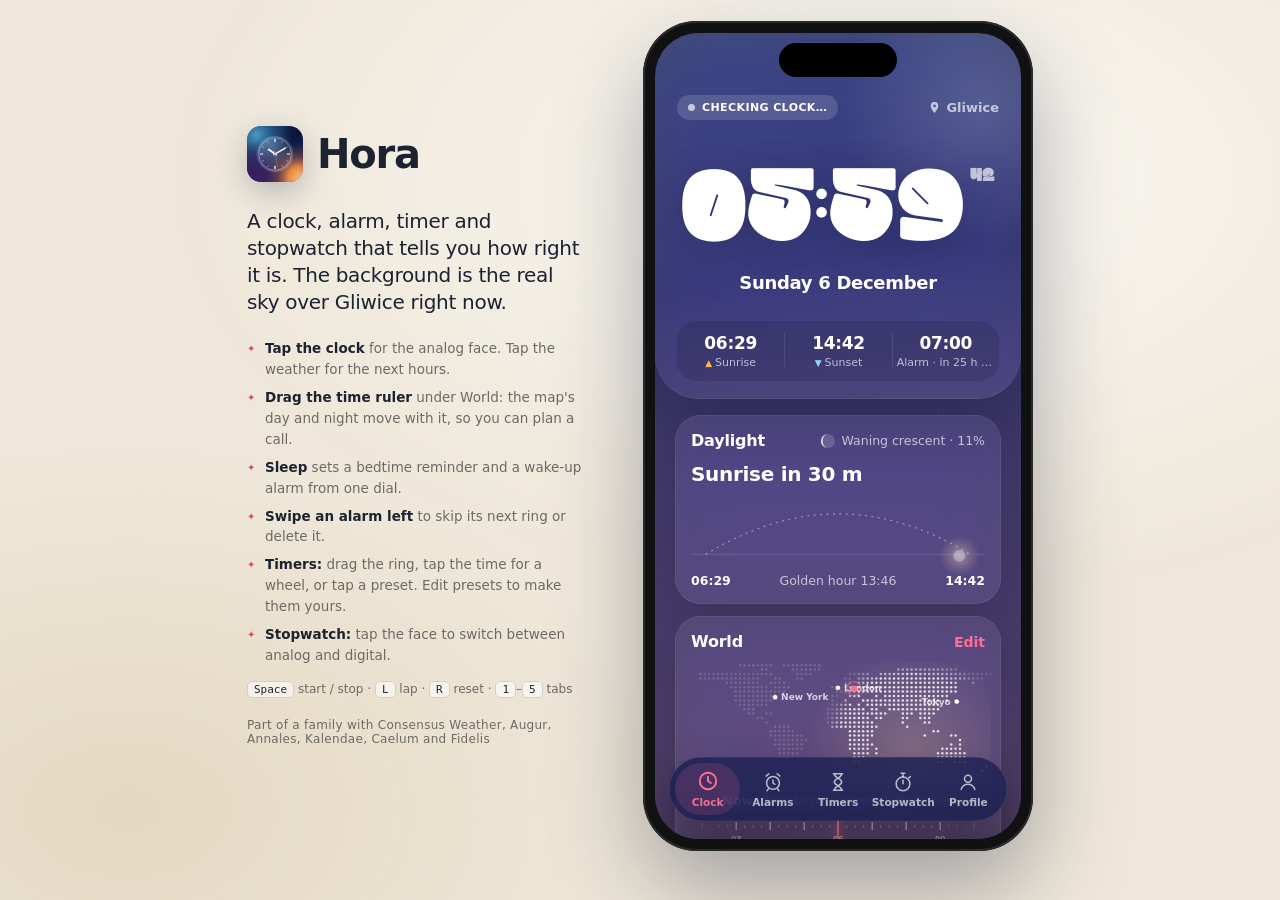
==== commit b03887f7: "Hora 1.6: 33 languages, in the app and its notifications; right-to-left for Arabic and Persian" ====
--- a/index.html
+++ b/index.html
@@ -18,17 +18,17 @@
 <body>
 <aside class="side">
   <div class="brand"><img src="icons/icon.svg" alt=""><h1>Hora</h1></div>
-  <p class="lede">A clock, alarm, timer and stopwatch that tells you how right it is. The background is the real sky over Gliwice right now.</p>
+  <p class="lede" data-t="A clock, alarm, timer and stopwatch that tells you how right it is. The background is the real sky over Gliwice right now.">A clock, alarm, timer and stopwatch that tells you how right it is. The background is the real sky over Gliwice right now.</p>
   <ul class="how">
-    <li><b>Tap the clock</b> for the analog face. Tap the weather for the next hours.</li>
-    <li><b>Drag the time ruler</b> under World: the map's day and night move with it, so you can plan a call.</li>
-    <li><b>Sleep</b> sets a bedtime reminder and a wake-up alarm from one dial.</li>
-    <li><b>Swipe an alarm left</b> to skip its next ring or delete it.</li>
-    <li><b>Timers:</b> drag the ring, tap the time for a wheel, or tap a preset. Edit presets to make them yours.</li>
-    <li><b>Stopwatch:</b> tap the face to switch between analog and digital.</li>
+    <li data-t-html="<b>Tap the clock</b> for the analog face. Tap the weather for the next hours."><b>Tap the clock</b> for the analog face. Tap the weather for the next hours.</li>
+    <li data-t-html="<b>Drag the time ruler</b> under World: the map's day and night move with it, so you can plan a call."><b>Drag the time ruler</b> under World: the map's day and night move with it, so you can plan a call.</li>
+    <li data-t-html="<b>Sleep</b> sets a bedtime reminder and a wake-up alarm from one dial."><b>Sleep</b> sets a bedtime reminder and a wake-up alarm from one dial.</li>
+    <li data-t-html="<b>Swipe an alarm left</b> to skip its next ring or delete it."><b>Swipe an alarm left</b> to skip its next ring or delete it.</li>
+    <li data-t-html="<b>Timers:</b> drag the ring, tap the time for a wheel, or tap a preset. Edit presets to make them yours."><b>Timers:</b> drag the ring, tap the time for a wheel, or tap a preset. Edit presets to make them yours.</li>
+    <li data-t-html="<b>Stopwatch:</b> tap the face to switch between analog and digital."><b>Stopwatch:</b> tap the face to switch between analog and digital.</li>
   </ul>
-  <p class="keys"><kbd>Space</kbd> start / stop · <kbd>L</kbd> lap · <kbd>R</kbd> reset · <kbd>1</kbd>–<kbd>5</kbd> tabs</p>
-  <p class="fam">A sibling to Consensus Weather, Fidelis, Vestis and Caelum</p>
+  <p class="keys" data-t-html="<kbd>Space</kbd> start / stop · <kbd>L</kbd> lap · <kbd>R</kbd> reset · <kbd>1</kbd>–<kbd>5</kbd> tabs"><kbd>Space</kbd> start / stop · <kbd>L</kbd> lap · <kbd>R</kbd> reset · <kbd>1</kbd>–<kbd>5</kbd> tabs</p>
+  <p class="fam" data-t="Part of a family with Consensus Weather, Augur, Annales, Kalendae, Caelum and Fidelis">Part of a family with Consensus Weather, Augur, Annales, Kalendae, Caelum and Fidelis</p>
 </aside>
 
 <div class="phone">
@@ -49,26 +49,26 @@
   <!-- Clock -->
   <section class="view show" id="vClock">
     <div class="hero" id="hero">
-      <div class="htop"><span class="badge idle" id="sync"><i></i><span id="syncTxt">Checking clock…</span></span><span class="hcity"><svg viewBox="0 0 24 24"><path d="M12 2a7 7 0 0 0-7 7c0 5.2 7 13 7 13s7-7.8 7-13a7 7 0 0 0-7-7zm0 9.5A2.5 2.5 0 1 1 12 6.5a2.5 2.5 0 0 1 0 5z"/></svg>Gliwice</span></div>
+      <div class="htop"><span class="badge idle" id="sync"><i></i><span id="syncTxt" data-t="Checking clock…">Checking clock…</span></span><span class="hcity"><svg viewBox="0 0 24 24"><path d="M12 2a7 7 0 0 0-7 7c0 5.2 7 13 7 13s7-7.8 7-13a7 7 0 0 0-7-7zm0 9.5A2.5 2.5 0 1 1 12 6.5a2.5 2.5 0 0 1 0 5z"/></svg>Gliwice</span></div>
       <div class="face" id="face">
         <div class="digi" id="digi"></div>
-        <svg id="analog" viewBox="0 0 240 240" aria-label="Analog clock"></svg>
+        <svg id="analog" viewBox="0 0 240 240" aria-label="Analog clock" data-t-aria="Analog clock"></svg>
       </div>
       <div class="hdate" id="dateLine">—</div>
       <div class="wxrow"><button class="wx" id="wx" hidden></button></div>
       <div class="hgrid" id="hGrid"></div>
     </div>
     <div class="card" id="sunCard">
-      <div class="card-h"><h3>Daylight</h3><span class="cmeta" id="moonTxt"></span></div>
+      <div class="card-h"><h3 data-t="Daylight">Daylight</h3><span class="cmeta" id="moonTxt"></span></div>
       <div class="sunbig" id="sunBig">—</div>
       <svg class="sunsvg" viewBox="0 0 320 86" id="sunSvg"></svg>
       <div class="sunrow"><span><b id="rise">—</b></span><span id="goldTxt"></span><span><b id="set">—</b></span></div>
     </div>
     <div class="card">
-      <div class="card-h"><h3>World</h3><a id="editCities">Edit</a></div>
+      <div class="card-h"><h3 data-t="World">World</h3><a id="editCities" data-t="Edit">Edit</a></div>
       <div class="map"><canvas id="mapC"></canvas></div>
       <div class="time">
-        <div class="label"><b id="tLabel">Now</b><span id="tDelta"></span><button class="chip" id="tNow">Back to now</button></div>
+        <div class="label"><b id="tLabel" data-t="Now">Now</b><span id="tDelta"></span><button class="chip" id="tNow" data-t="Back to now">Back to now</button></div>
         <div class="ruler" id="ruler"><canvas id="rulerC"></canvas></div>
       </div>
       <div id="world"></div>
@@ -78,63 +78,67 @@
   <!-- Alarms -->
   <section class="view" id="vAlarm">
     <div class="head">
-      <div class="ttl">Alarms</div>
-      <div class="hbtns"><button class="ibtn acc" id="addAlarm" title="New alarm"><svg viewBox="0 0 24 24"><path d="M12 5v14M5 12h14"/></svg></button></div>
+      <div class="ttl" data-t="Alarms">Alarms</div>
+      <div class="hbtns"><button class="ibtn acc" id="addAlarm" title="New alarm" data-t-title="New alarm"><svg viewBox="0 0 24 24"><path d="M12 5v14M5 12h14"/></svg></button></div>
     </div>
     <div class="anext" id="aNext"></div>
     <div class="card" id="sleepCard"></div>
     <div id="alarmList"></div>
-    <div class="honest" id="webNote" data-native="<b>Alarms ring even when Hora is closed</b> or the phone is locked. If one is ever late, check Profile → Alarms on this phone."><b>Honest note:</b> as a web app, Hora can only ring while it's open on screen. Turn on <b>Keep screen awake</b> in Profile and leave it on the nightstand, or keep your phone's own alarm as a backup.</div>
+    <div class="honest" id="webNote" data-native="<b>Alarms ring even when Hora is closed</b> or the phone is locked. If one is ever late, check Profile → Alarms on this phone." data-t-html="<b>Honest note:</b> as a web app, Hora can only ring while it's open on screen. Turn on <b>Keep screen awake</b> in Profile and leave it on the nightstand, or keep your phone's own alarm as a backup."><b>Honest note:</b> as a web app, Hora can only ring while it's open on screen. Turn on <b>Keep screen awake</b> in Profile and leave it on the nightstand, or keep your phone's own alarm as a backup.</div>
   </section>
 
   <!-- Timer -->
   <section class="view" id="vTimer">
     <div class="head">
-      <div><div class="ttl">Timers</div><div class="sub" id="timerSub">Drag the ring, or pick a preset</div></div>
-      <div class="hbtns"><button class="ibtn acc" id="newTimer" title="New timer" style="display:none"><svg viewBox="0 0 24 24"><path d="M12 5v14M5 12h14"/></svg></button></div>
+      <div><div class="ttl" data-t="Timers">Timers</div><div class="sub" id="timerSub"></div></div>
+      <div class="hbtns"><button class="ibtn acc" id="newTimer" title="New timer" data-t-title="New timer" style="display:none"><svg viewBox="0 0 24 24"><path d="M12 5v14M5 12h14"/></svg></button></div>
     </div>
     <div class="dialwrap" id="dialWrap">
       <svg viewBox="0 0 300 300" id="dial"><g id="dTicks"></g><circle class="track" cx="150" cy="150" r="124"/><circle class="arc" id="dArc" cx="150" cy="150" r="124" transform="rotate(-90 150 150)"/><circle class="knob" id="dKnob" r="13" cx="150" cy="26"/></svg>
-      <div class="dcenter"><div class="big" id="dBig">05:00</div><div class="lbl" id="dLbl">—</div><div class="edit" id="dEdit">Set exact time</div></div>
+      <div class="dcenter"><div class="big" id="dBig">05:00</div><div class="lbl" id="dLbl">—</div><div class="edit" id="dEdit" data-t="Set exact time">Set exact time</div></div>
     </div>
     <div class="cbar" id="tCtrls"></div>
-    <div class="setrow" id="tName"><svg viewBox="0 0 24 24"><path d="M4 20h4L19 9l-4-4L4 16z"/></svg><span>Name</span><b id="tNameV">Timer</b><i>›</i></div>
-    <div class="setrow" id="tSnd"><svg viewBox="0 0 24 24"><path d="M9 18V5l11-2v13"/><circle cx="6" cy="18" r="3"/><circle cx="17" cy="16" r="3"/></svg><span>When it ends</span><b id="tSndN">Ding</b><i>›</i></div>
-    <div class="card" id="tListCard" style="display:none"><div class="card-h"><h3>Running</h3><a id="tAll">Pause all</a></div><div id="tList"></div></div>
-    <div class="card"><div class="card-h"><h3>Presets</h3><a id="editPresets">Edit</a></div><div class="pgrid" id="presets"></div></div>
+    <div class="setrow" id="tName"><svg viewBox="0 0 24 24"><path d="M4 20h4L19 9l-4-4L4 16z"/></svg><span data-t="Name">Name</span><b id="tNameV" data-t="Timer">Timer</b><i>›</i></div>
+    <div class="setrow" id="tSnd"><svg viewBox="0 0 24 24"><path d="M9 18V5l11-2v13"/><circle cx="6" cy="18" r="3"/><circle cx="17" cy="16" r="3"/></svg><span data-t="When it ends">When it ends</span><b id="tSndN">Ding</b><i>›</i></div>
+    <div class="card" id="tListCard" style="display:none"><div class="card-h"><h3 data-t="Running">Running</h3><a id="tAll" data-t="Pause all">Pause all</a></div><div id="tList"></div></div>
+    <div class="card"><div class="card-h"><h3 data-t="Presets">Presets</h3><a id="editPresets" data-t="Edit">Edit</a></div><div class="pgrid" id="presets"></div></div>
   </section>
 
   <!-- Stopwatch -->
   <section class="view" id="vWatch">
-    <div class="head"><div><div class="ttl">Stopwatch</div><div class="sub" id="watchSub">Space to start, L for a lap</div></div></div>
+    <div class="head"><div><div class="ttl" data-t="Stopwatch">Stopwatch</div><div class="sub" id="watchSub"></div></div></div>
     <div class="swface" id="swFace"><svg viewBox="0 0 300 300" id="swSvg"></svg></div>
     <div class="swdig" id="swDig"><div class="swbig" id="swBig">0:00<small>.00</small></div><div class="swlap" id="swLapD"></div></div>
     <div class="cbar"><button class="cbtn" id="swL">Lap</button><span class="pill dim" id="swPace" style="visibility:hidden">—</span><button class="cbtn acc" id="swS">Start</button></div>
-    <div class="card" id="lapCard" style="display:none"><div class="card-h"><h3>Laps</h3><a id="copyLaps">Copy</a></div><div id="laps"></div></div>
+    <div class="card" id="lapCard" style="display:none"><div class="card-h"><h3 data-t="Laps">Laps</h3><a id="copyLaps" data-t="Copy">Copy</a></div><div id="laps"></div></div>
   </section>
 
   <!-- Profile -->
   <section class="view" id="vProfile">
-    <div class="head"><div><div class="ttl">Profile</div><div class="sub">Look, clock settings and how accurate Hora is</div></div></div>
-    <div class="card"><div class="card-h"><h3>Look</h3></div>
-      <div class="lab2">Background</div><div class="swatches" id="skins"></div>
-      <div class="lab2">Accent colour</div><div class="swatches" id="accents"></div>
+    <div class="head"><div><div class="ttl" data-t="Profile">Profile</div><div class="sub" data-t="Look, language, clock settings and how accurate Hora is">Look, language, clock settings and how accurate Hora is</div></div></div>
+    <div class="card"><div class="card-h"><h3 data-t="Look">Look</h3></div>
+      <div class="lab2" data-t="Background">Background</div><div class="swatches" id="skins"></div>
+      <div class="lab2" data-t="Accent colour">Accent colour</div><div class="swatches" id="accents"></div>
     </div>
-    <div class="card"><div class="card-h"><h3>Clock digits</h3></div><div class="fontpick" id="fontPick"></div></div>
-    <div class="card"><div class="card-h"><h3>Settings</h3></div><div id="toggles"></div></div>
-    <div class="card" id="defCard"><div class="card-h"><h3 id="defTitle">Make Hora your clock</h3></div><div id="defBody"></div></div>
-    <div class="card"><div class="card-h"><h3>How accurate is this?</h3></div>
+    <div class="card"><div class="card-h"><h3 data-t="Language">Language</h3></div>
+      <select class="langSel" id="langSel" aria-label="Language" data-t-aria="Language"></select>
+      <div class="langNote" data-t="Hora reloads in the new language">Hora reloads in the new language</div>
+    </div>
+    <div class="card"><div class="card-h"><h3 data-t="Clock digits">Clock digits</h3></div><div class="fontpick" id="fontPick"></div></div>
+    <div class="card"><div class="card-h"><h3 data-t="Settings">Settings</h3></div><div id="toggles"></div></div>
+    <div class="card" id="defCard"><div class="card-h"><h3 id="defTitle" data-t="Make Hora your clock">Make Hora your clock</h3></div><div id="defBody"></div></div>
+    <div class="card"><div class="card-h"><h3 data-t="How accurate is this?">How accurate is this?</h3></div>
       <div class="honest" style="margin:0" id="accText">—</div>
-      <button class="btn ghost sm" id="resync" style="margin-top:10px">Check again</button>
+      <button class="btn ghost sm" id="resync" style="margin-top:10px" data-t="Check again">Check again</button>
     </div>
   </section>
 
   <nav class="tabs" id="tabs">
-    <div class="tab on" data-v="vClock"><svg viewBox="0 0 24 24"><circle cx="12" cy="12" r="8.5"/><path d="M12 7.5V12l3 2"/></svg>Clock</div>
-    <div class="tab" data-v="vAlarm"><svg viewBox="0 0 24 24"><circle cx="12" cy="13" r="7"/><path d="M12 10v3l2 1.5M4.5 5.5l3-2.5M19.5 5.5l-3-2.5M7 19.5l-1.5 2M17 19.5l1.5 2"/></svg>Alarms</div>
-    <div class="tab" data-v="vTimer"><i class="live"></i><svg viewBox="0 0 24 24"><path d="M7 3h10M7 21h10M8 3c0 5 8 5 8 9s-8 4-8 9M16 3c0 5-8 5-8 9s8 4 8 9"/></svg>Timers</div>
-    <div class="tab" data-v="vWatch"><i class="live"></i><svg viewBox="0 0 24 24"><circle cx="12" cy="14" r="7.5"/><path d="M12 14V10M10 2.5h4M12 2.5v4M18.5 7.5l1.5-1.5"/></svg>Stopwatch</div>
-    <div class="tab" data-v="vProfile"><svg viewBox="0 0 24 24"><circle cx="12" cy="8.5" r="3.8"/><path d="M4.5 20c1.2-3.6 4-5.5 7.5-5.5s6.3 1.9 7.5 5.5"/></svg>Profile</div>
+    <div class="tab on" data-v="vClock"><svg viewBox="0 0 24 24"><circle cx="12" cy="12" r="8.5"/><path d="M12 7.5V12l3 2"/></svg><span data-t="Clock">Clock</span></div>
+    <div class="tab" data-v="vAlarm"><svg viewBox="0 0 24 24"><circle cx="12" cy="13" r="7"/><path d="M12 10v3l2 1.5M4.5 5.5l3-2.5M19.5 5.5l-3-2.5M7 19.5l-1.5 2M17 19.5l1.5 2"/></svg><span data-t="Alarms">Alarms</span></div>
+    <div class="tab" data-v="vTimer"><i class="live"></i><svg viewBox="0 0 24 24"><path d="M7 3h10M7 21h10M8 3c0 5 8 5 8 9s-8 4-8 9M16 3c0 5-8 5-8 9s8 4 8 9"/></svg><span data-t="Timers">Timers</span></div>
+    <div class="tab" data-v="vWatch"><i class="live"></i><svg viewBox="0 0 24 24"><circle cx="12" cy="14" r="7.5"/><path d="M12 14V10M10 2.5h4M12 2.5v4M18.5 7.5l1.5-1.5"/></svg><span data-t="Stopwatch">Stopwatch</span></div>
+    <div class="tab" data-v="vProfile"><svg viewBox="0 0 24 24"><circle cx="12" cy="8.5" r="3.8"/><path d="M4.5 20c1.2-3.6 4-5.5 7.5-5.5s6.3 1.9 7.5 5.5"/></svg><span data-t="Profile">Profile</span></div>
   </nav>
 
   <div class="scrim" id="scrim"></div>
@@ -142,12 +146,13 @@
 
   <div class="ring" id="ring">
     <div class="rvis" id="rVis"></div><div class="rshade"></div>
-    <div class="rtop"><div class="rk" id="rK">Alarm</div><div class="rt" id="rT">07:00</div><div class="rl" id="rL">Work</div><div class="rs" id="rS"></div><div class="rw" id="rW"></div></div>
+    <div class="rtop"><div class="rk" id="rK" data-t="Alarm">Alarm</div><div class="rt" id="rT">07:00</div><div class="rl" id="rL"></div><div class="rs" id="rS"></div><div class="rw" id="rW"></div></div>
     <div class="rb" id="rB"></div>
   </div>
   <div class="toast" id="toast"></div>
 </div>
 </div>
+<script src="i18n.js"></script>
 <script src="scenes.js"></script>
 <script src="app.js"></script>
 <script>if("serviceWorker" in navigator && location.protocol==="https:") addEventListener("load",()=>navigator.serviceWorker.register("sw.js").catch(()=>{}));</script>
--- a/style.css
+++ b/style.css
@@ -108,6 +108,8 @@
 .cbtn.paused{background:color-mix(in srgb,var(--warn) 22%,transparent);color:var(--warn)}
 .cbtn[disabled]{opacity:.4}
 .cbar{display:flex;justify-content:space-between;align-items:center;margin:4px 6px 18px}
+.addt{display:flex;flex-direction:column;gap:6px;align-items:stretch}
+.addt .btn{min-width:84px;justify-content:center}
 .ch{flex:none;display:inline-flex;align-items:center;gap:4px;height:36px;padding:0 14px;border-radius:18px;background:var(--card2);color:var(--fg);font-size:13.5px;font-weight:600;cursor:pointer;white-space:nowrap;border:0;transition:background .2s,color .2s}
 .ch span{color:var(--fg2);font-weight:500}
 .ch.on{background:var(--acc);color:var(--acc-ink)}
@@ -469,8 +471,13 @@
 .snd.on{background:var(--acc);color:var(--acc-ink)}
 .snd.on svg{opacity:1;animation:eq .9s ease-in-out infinite alternate}
 @keyframes eq{to{transform:scaleY(.55)}}
-.snd.file{box-shadow:inset 0 0 0 1.5px var(--stroke);background:none}
+.snd.file{grid-column:1 / -1;flex-direction:row;align-items:center;gap:12px;padding:12px 14px;box-shadow:inset 0 0 0 1.5px var(--stroke);background:none}
+.snd.file .ft{display:flex;flex-direction:column;gap:2px;min-width:0;flex:1}
+.snd.file small{font-size:11.5px;color:var(--fg2);white-space:nowrap;overflow:hidden;text-overflow:ellipsis}
+.snd.file .pick{font-size:12px;font-weight:700;color:var(--acc);flex:none}
+.snd.file svg{width:22px!important;height:22px!important;opacity:.8}
 .snd.file.on{background:var(--acc);box-shadow:none}
+.snd.file.on small,.snd.file.on .pick{color:var(--acc-ink);opacity:.8}
 .snd input{display:none}
 .tiles{display:grid;grid-template-columns:repeat(3,minmax(0,1fr));gap:9px}
 .tile{position:relative;aspect-ratio:4/5;border-radius:18px;overflow:hidden;cursor:pointer;background:var(--card2);box-shadow:0 8px 22px rgba(0,0,0,.18)}
@@ -535,9 +542,34 @@
 .native .view{padding-top:calc(var(--sat,24px) + 20px)!important}
 .native .toast{top:calc(var(--sat,24px) + 60px)}
 .native .island{top:calc(var(--sat,24px) + 8px)}
-.native .island:not(.act):not(.open){opacity:0;pointer-events:none}
+/* in the Android app the countdown pill is in the status bar; the in-app one only appears when a timer is done */
+.native .island:not(.alert){opacity:0;pointer-events:none}
 .native .hero{margin-top:calc(-1 * (var(--sat,24px) + 20px))!important;padding-top:calc(var(--sat,24px) + 24px)!important}
 .native .tabs{bottom:calc(var(--sab,16px) + 8px)!important}
 .native .view{padding-bottom:calc(var(--sab,16px) + 100px)}
 .native .ring{padding-top:calc(var(--sat,24px) + 60px);padding-bottom:calc(var(--sab,0px) + 36px)}
 .native .sheet{padding-bottom:calc(var(--sab,0px) + 30px)}
+
+/* screenshot mode (?demo=…): freeze effects that would be caught half-way in a still picture */
+.demo .ring.show,.demo .view.show{animation:none}
+.demo .rvis::after{animation:none;opacity:.05}
+.demo .rvis canvas,.demo .rvis img,.demo .rvis video{animation:none}
+.demo .slide span{animation:none;background:none;-webkit-background-clip:border-box;background-clip:border-box;color:#fff}
+.demo .chev i{animation:none;opacity:.9}
+.demo .chev i:nth-child(1){opacity:.35} .demo .chev i:nth-child(2){opacity:.65}
+.demo .toast{display:none}
+/* screenshots: one real cutout on every screen, never caught mid-animation; the live activity fills it on Timers and Stopwatch */
+.demo .island{transition:none!important;animation:none!important;z-index:61;top:10px!important}
+.demo .island:not(.act):not(.open){opacity:1!important;width:118px!important}
+.demo .island.act:not(.open) .isl-c{opacity:1;transition:none}
+.demo .island.open{width:226px;height:34px;border-radius:20px}
+.demo .island.open .isl-x{display:none}
+.demo .island.open .isl-c{opacity:1}
+
+/* language picker (Profile) */
+.langSel{width:100%;height:48px;padding:0 14px;border-radius:14px;border:0;background:var(--card2);color:var(--fg);font-size:15.5px;outline:none;appearance:none;-webkit-appearance:none}
+.langSel:focus{box-shadow:inset 0 0 0 1.5px var(--acc)}
+.langSel option{color:#111}
+.langNote{font-size:12px;color:var(--fg2);margin:8px 4px 0}
+/* right-to-left languages (Arabic, Persian): times and numbers still read left to right */
+[dir=rtl] .digi,[dir=rtl] .rt,[dir=rtl] .at,[dir=rtl] .big,[dir=rtl] .swbig,[dir=rtl] .xbig,[dir=rtl] .itm,[dir=rtl] .wheel{direction:ltr}
